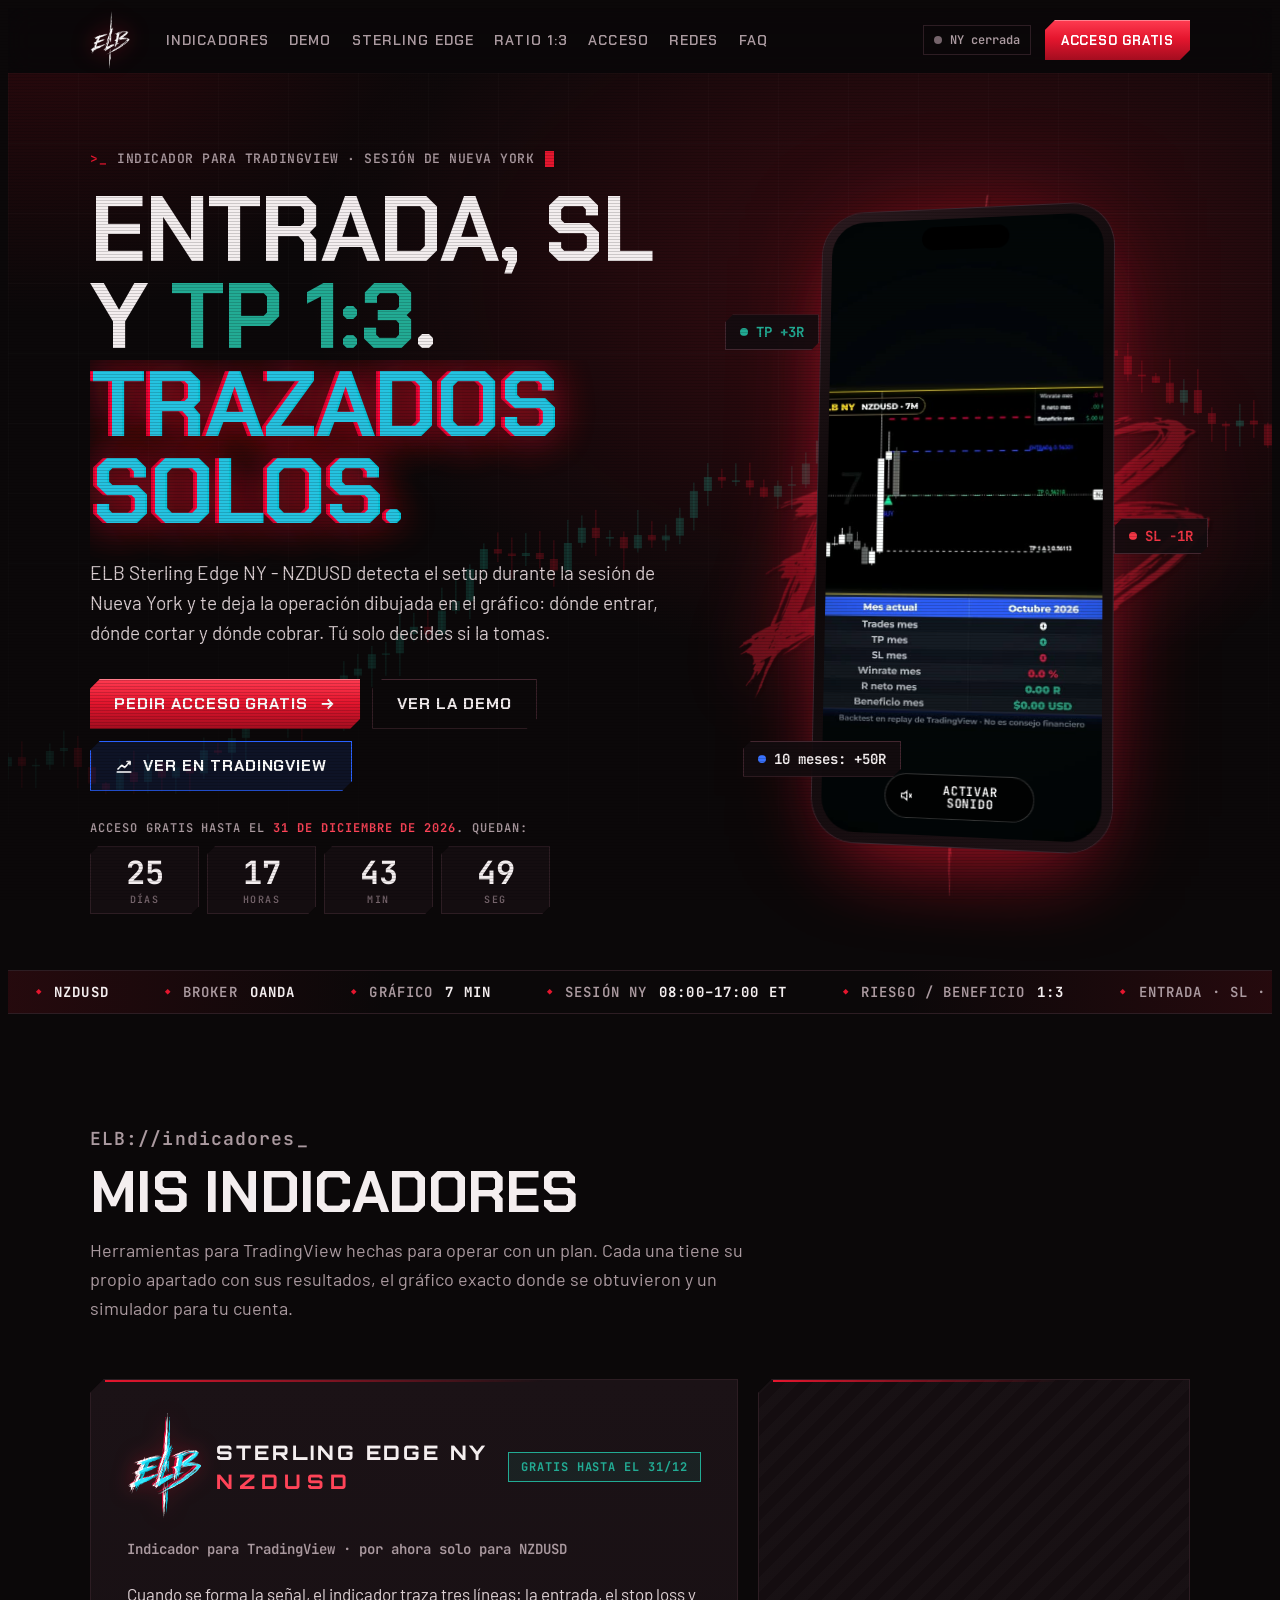
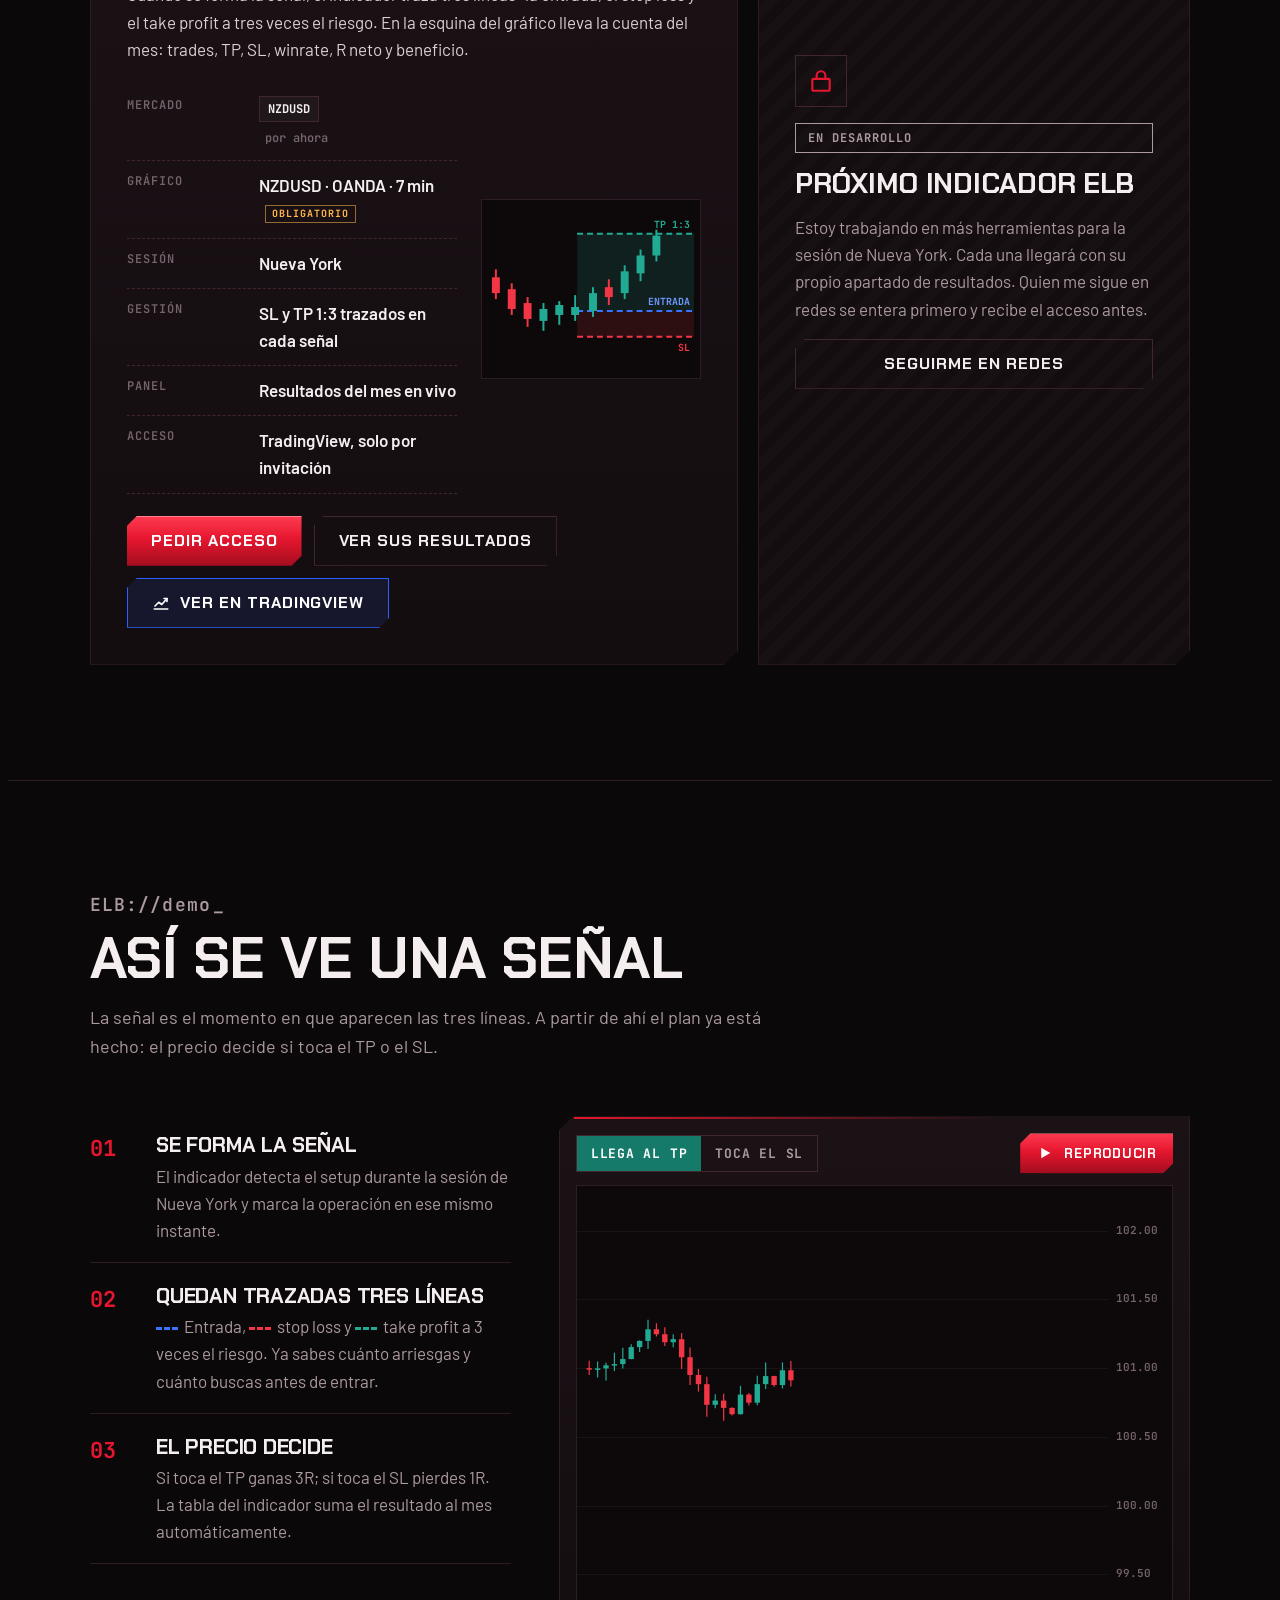
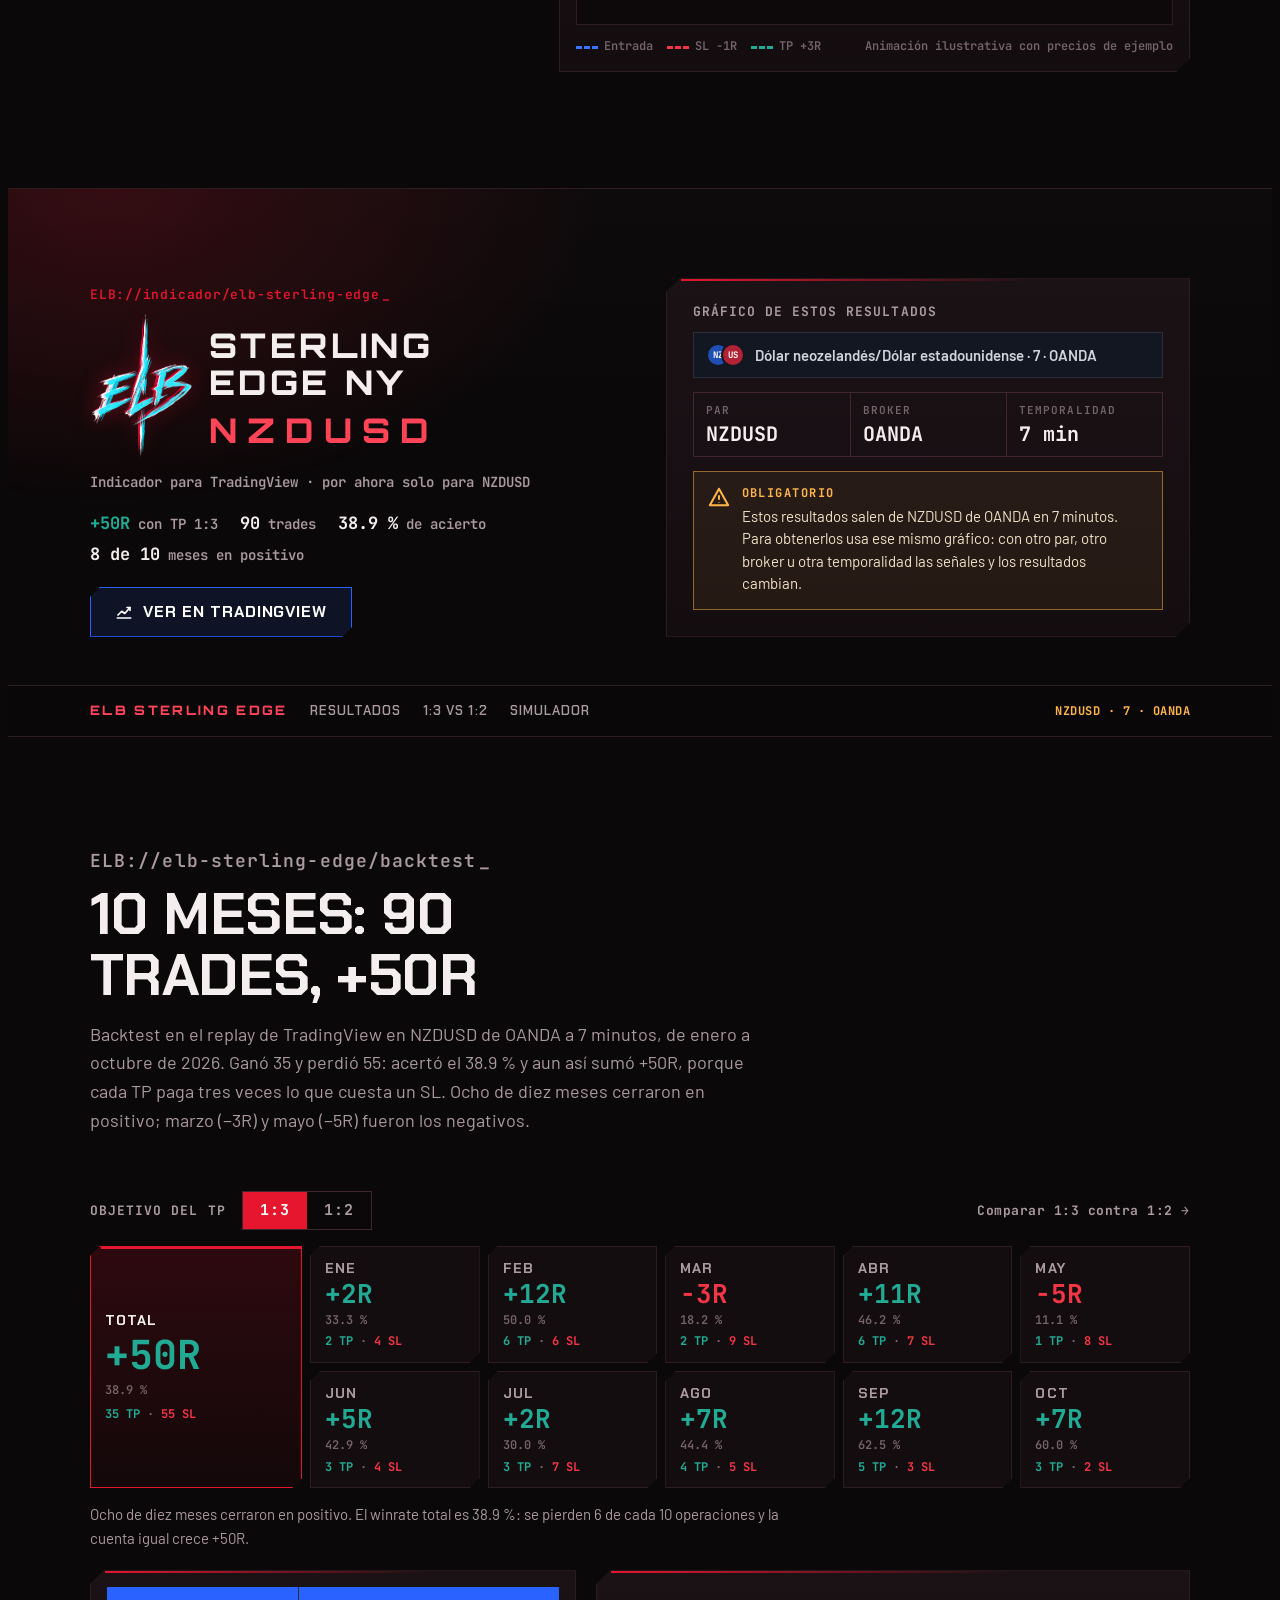
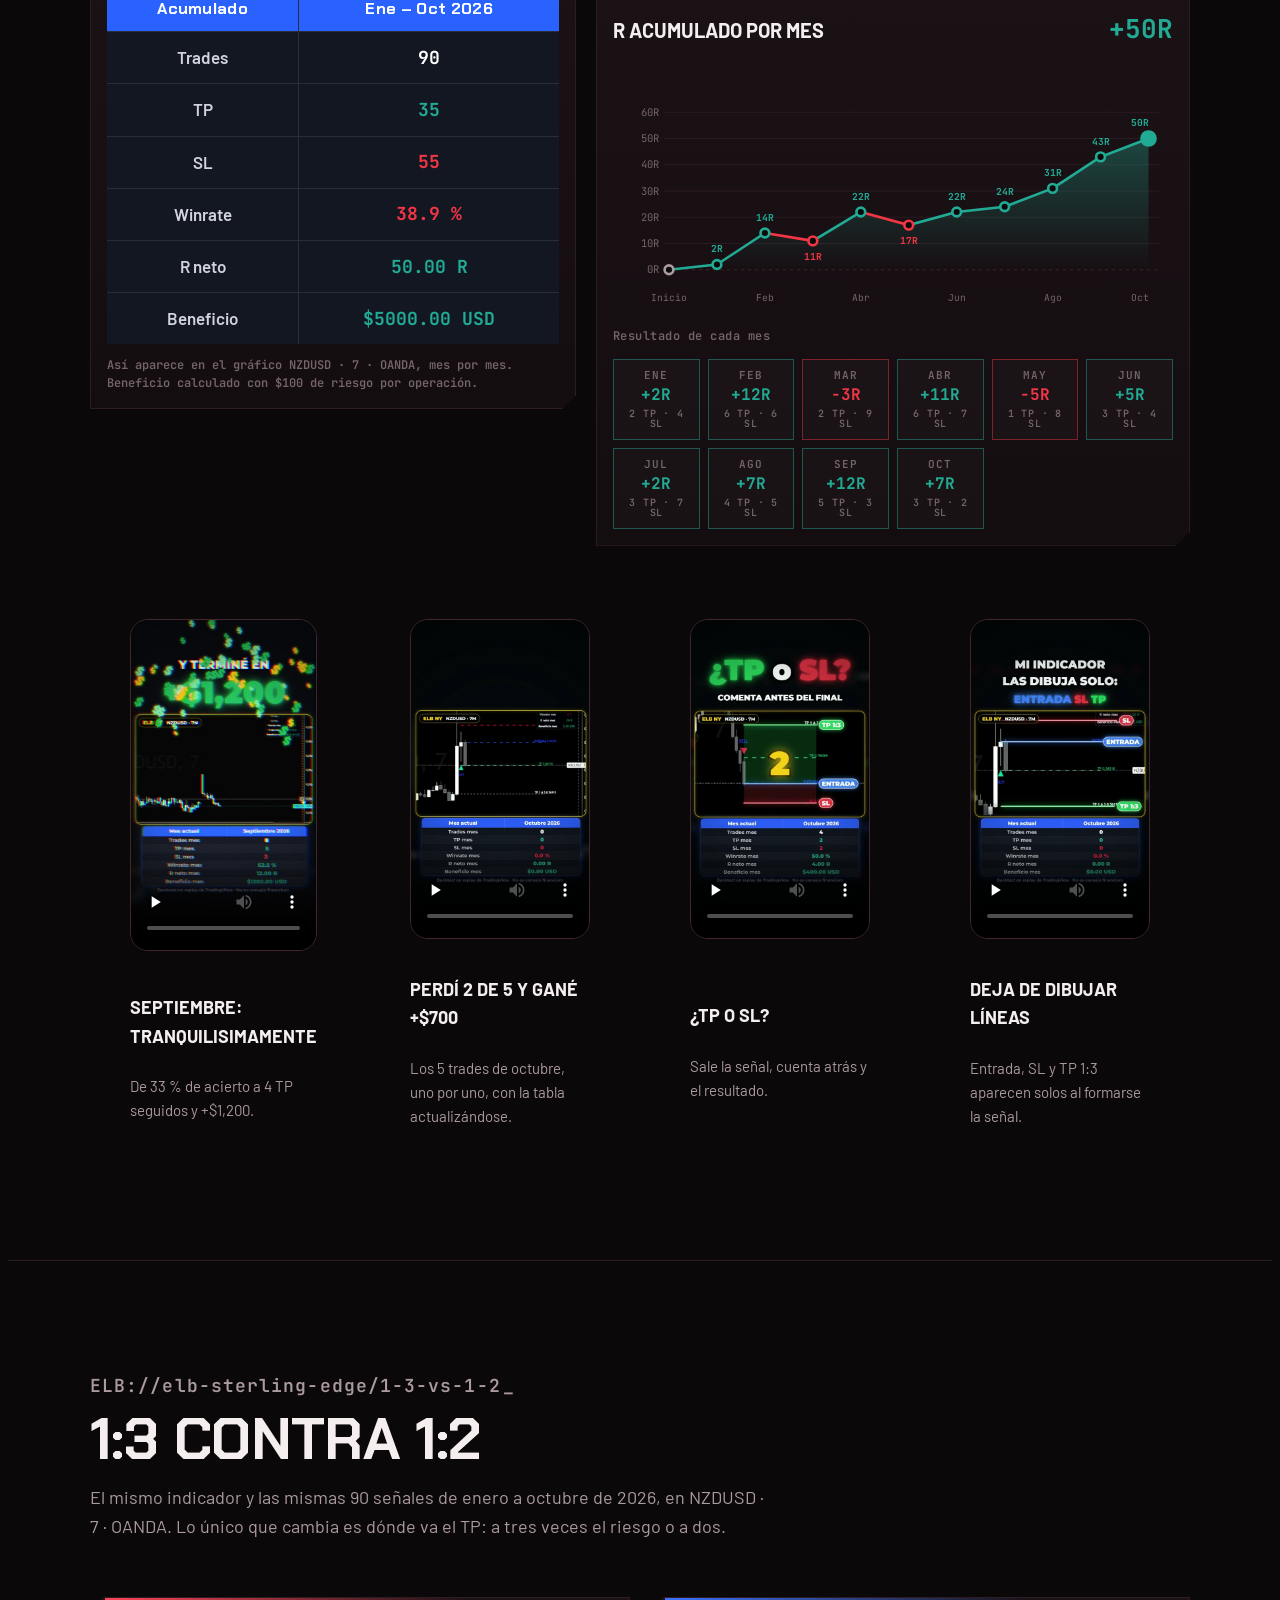
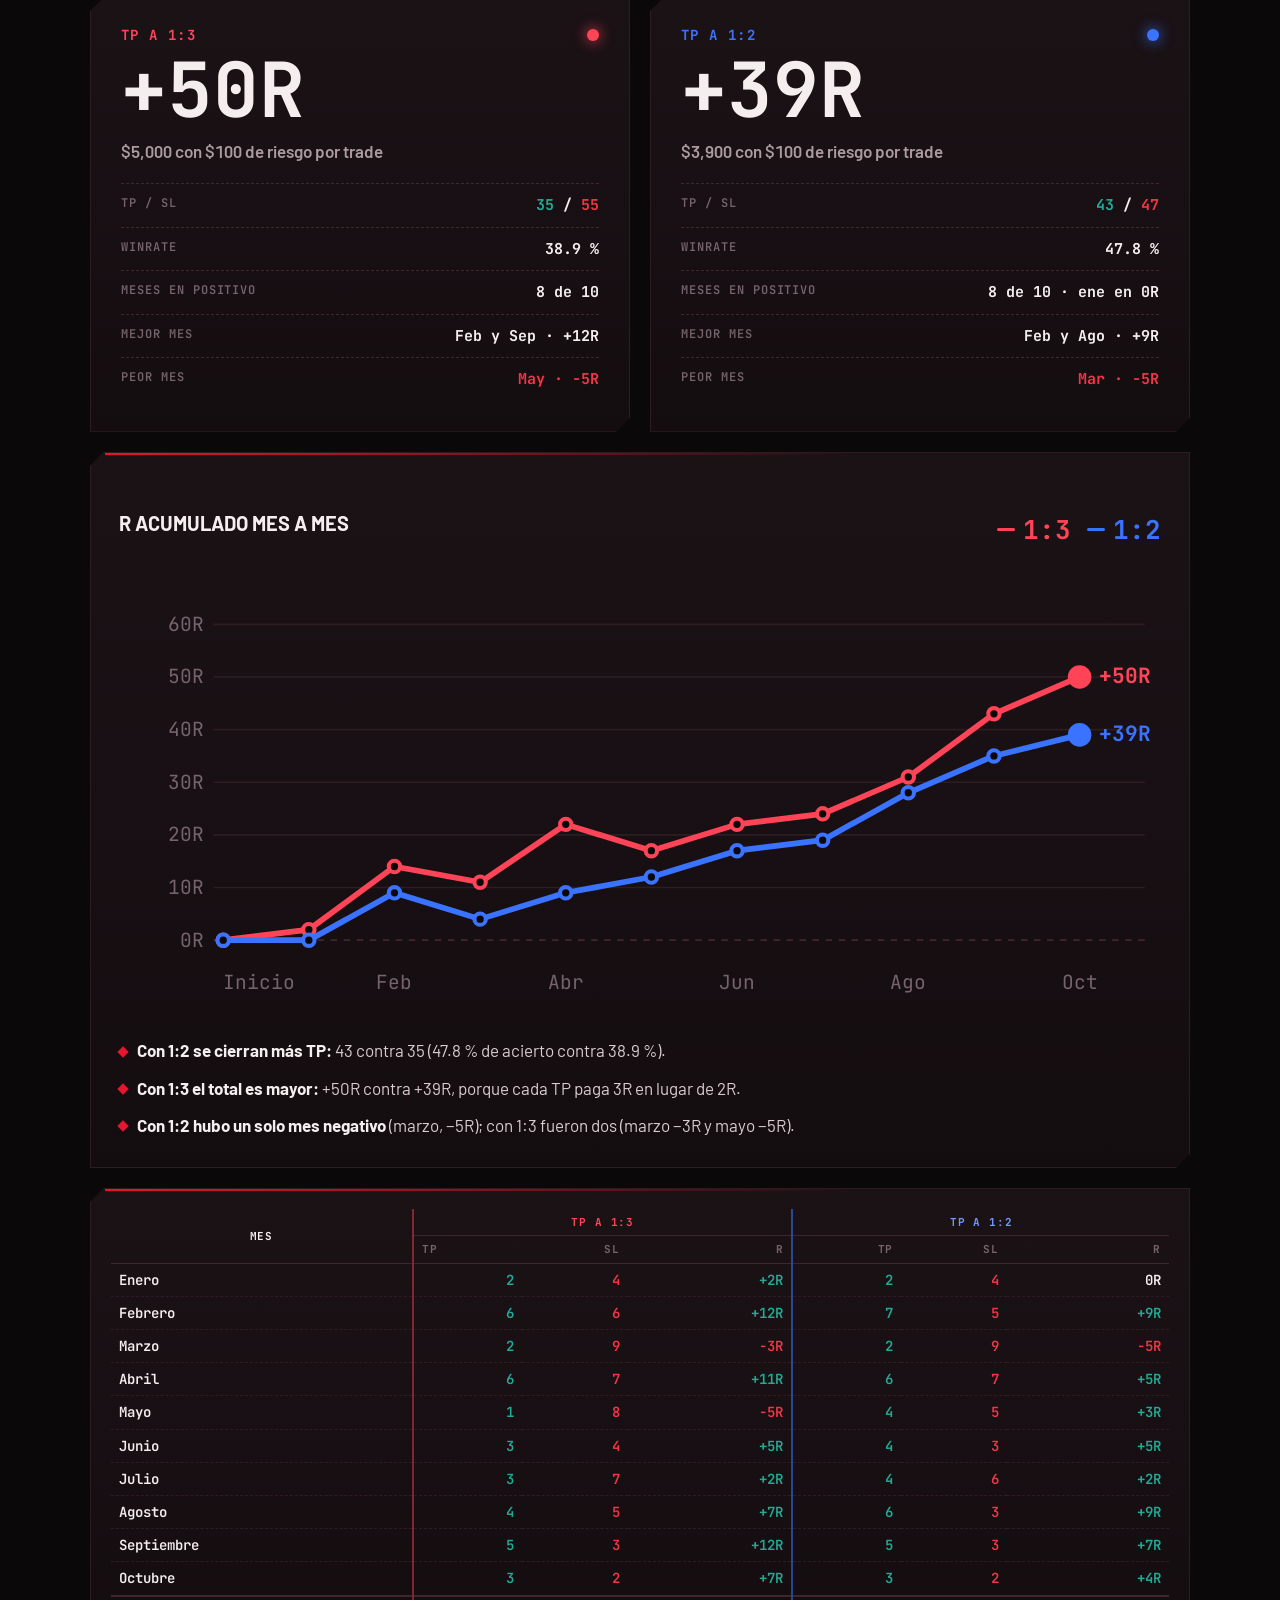
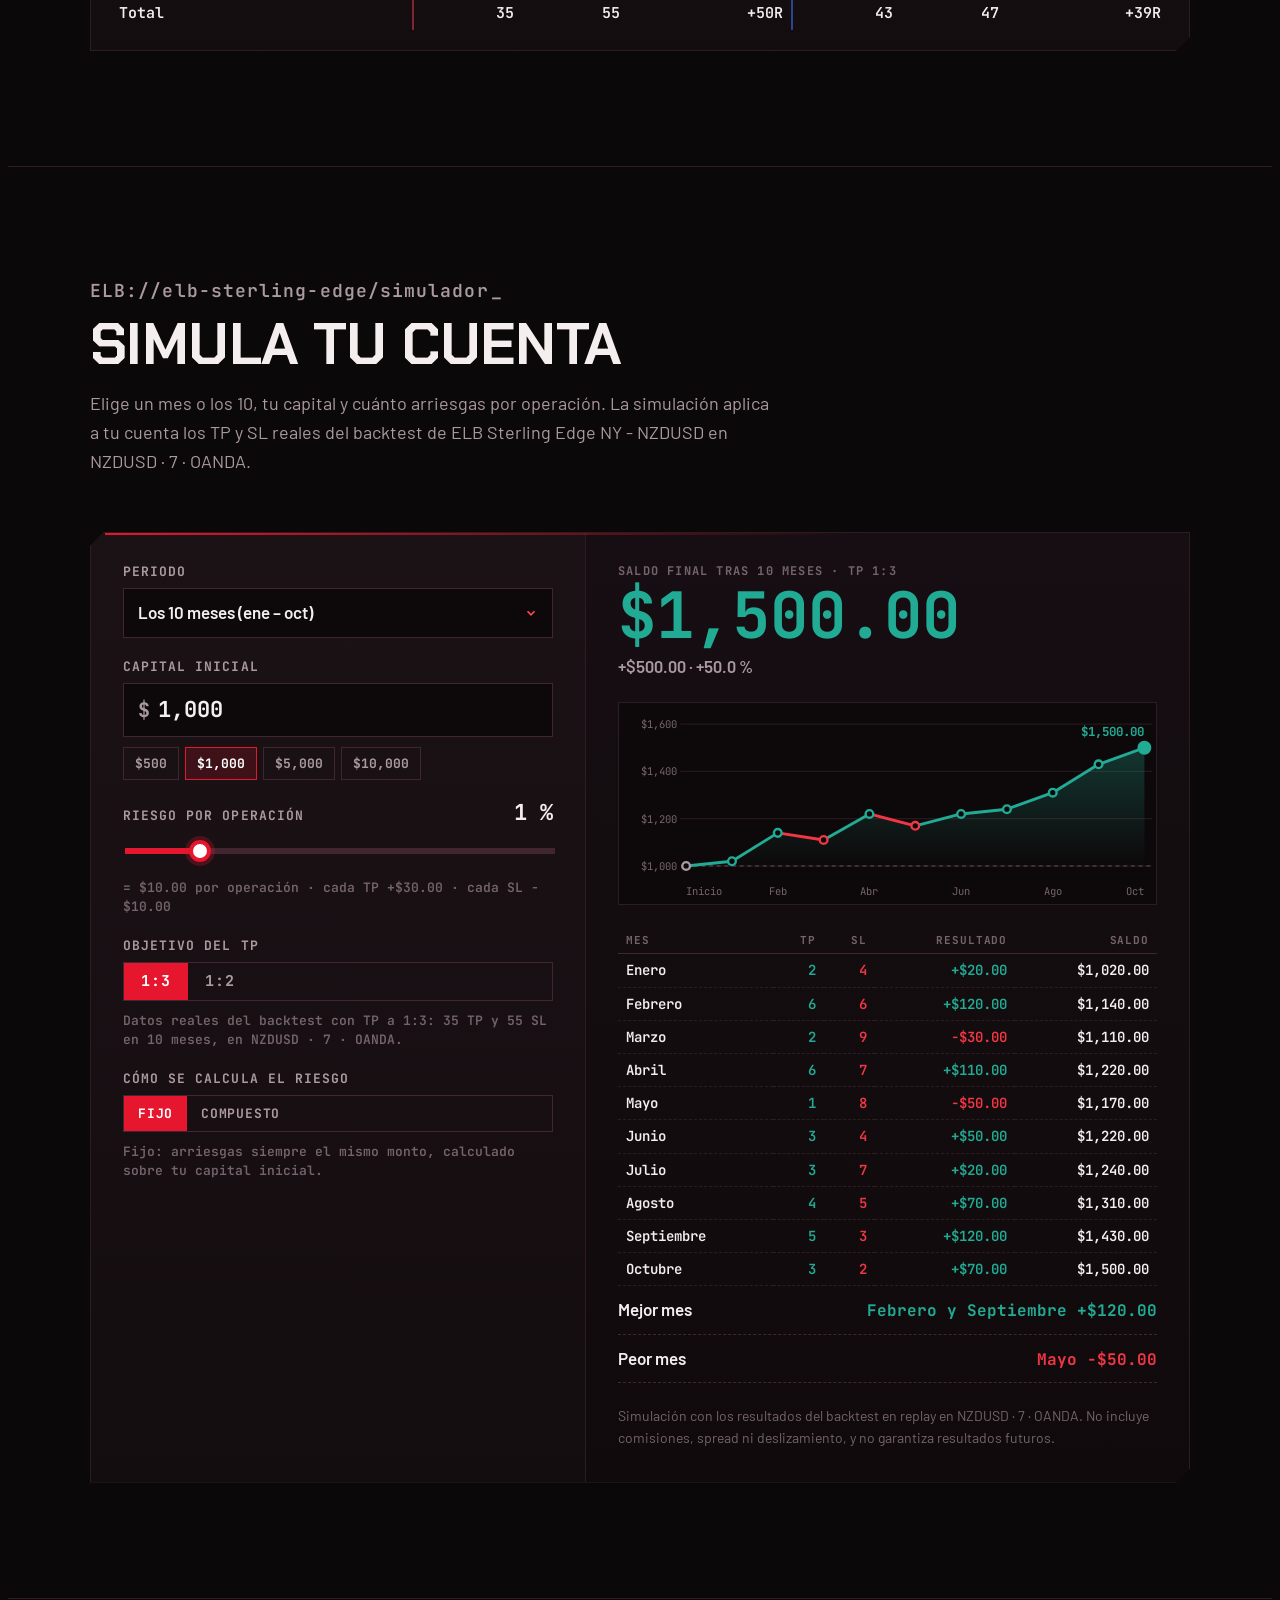
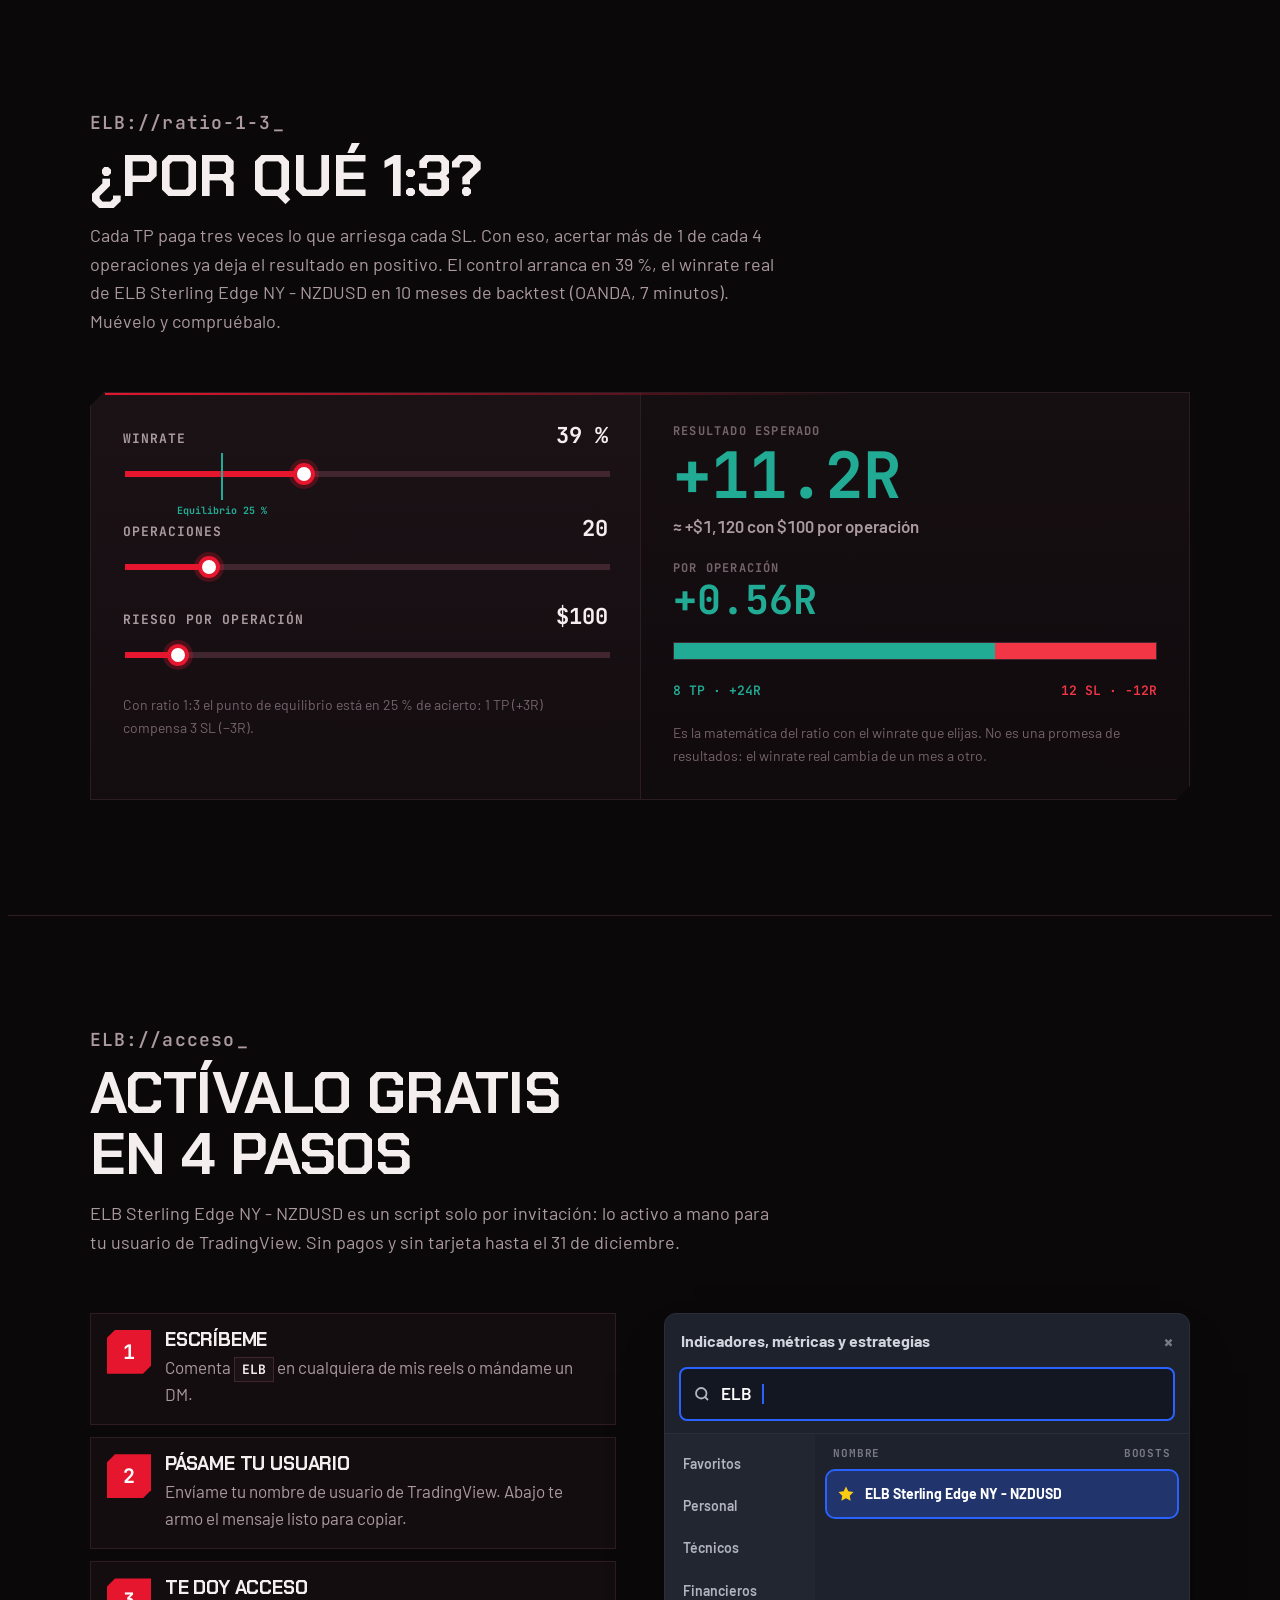
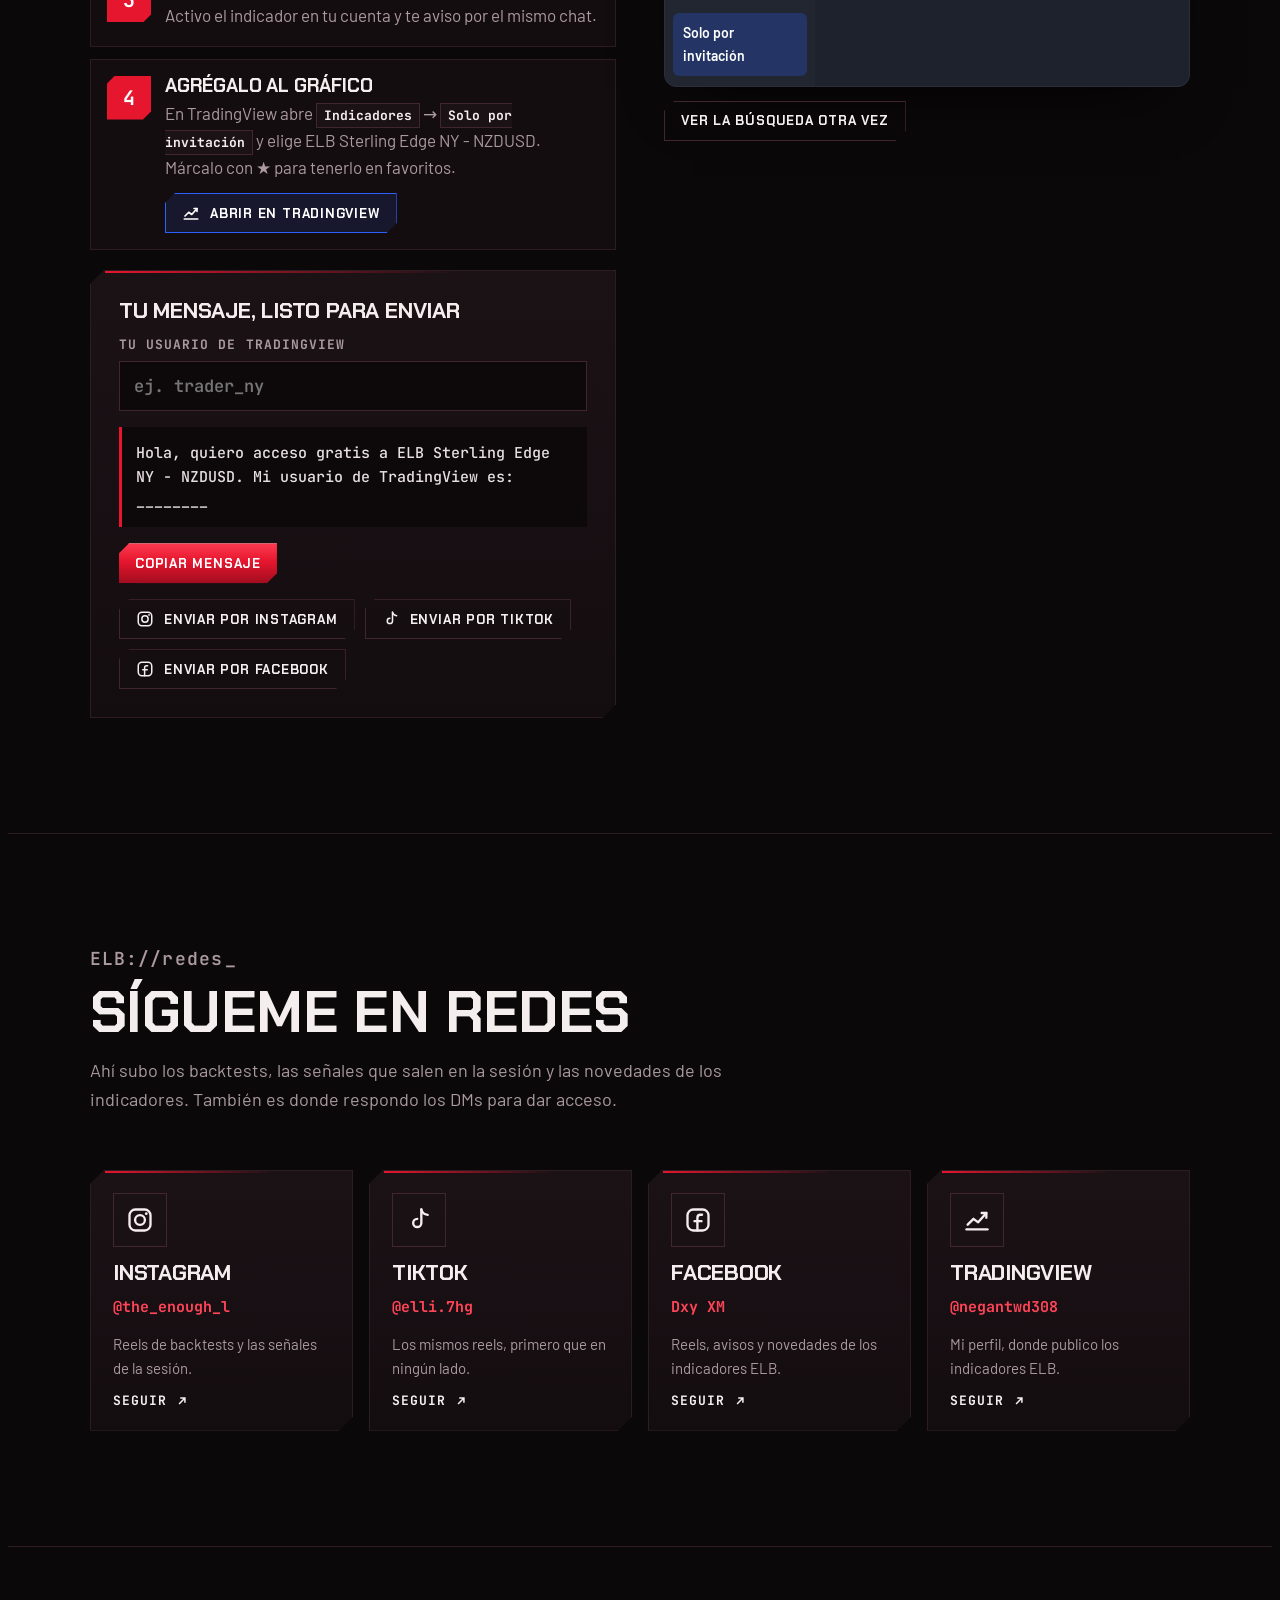
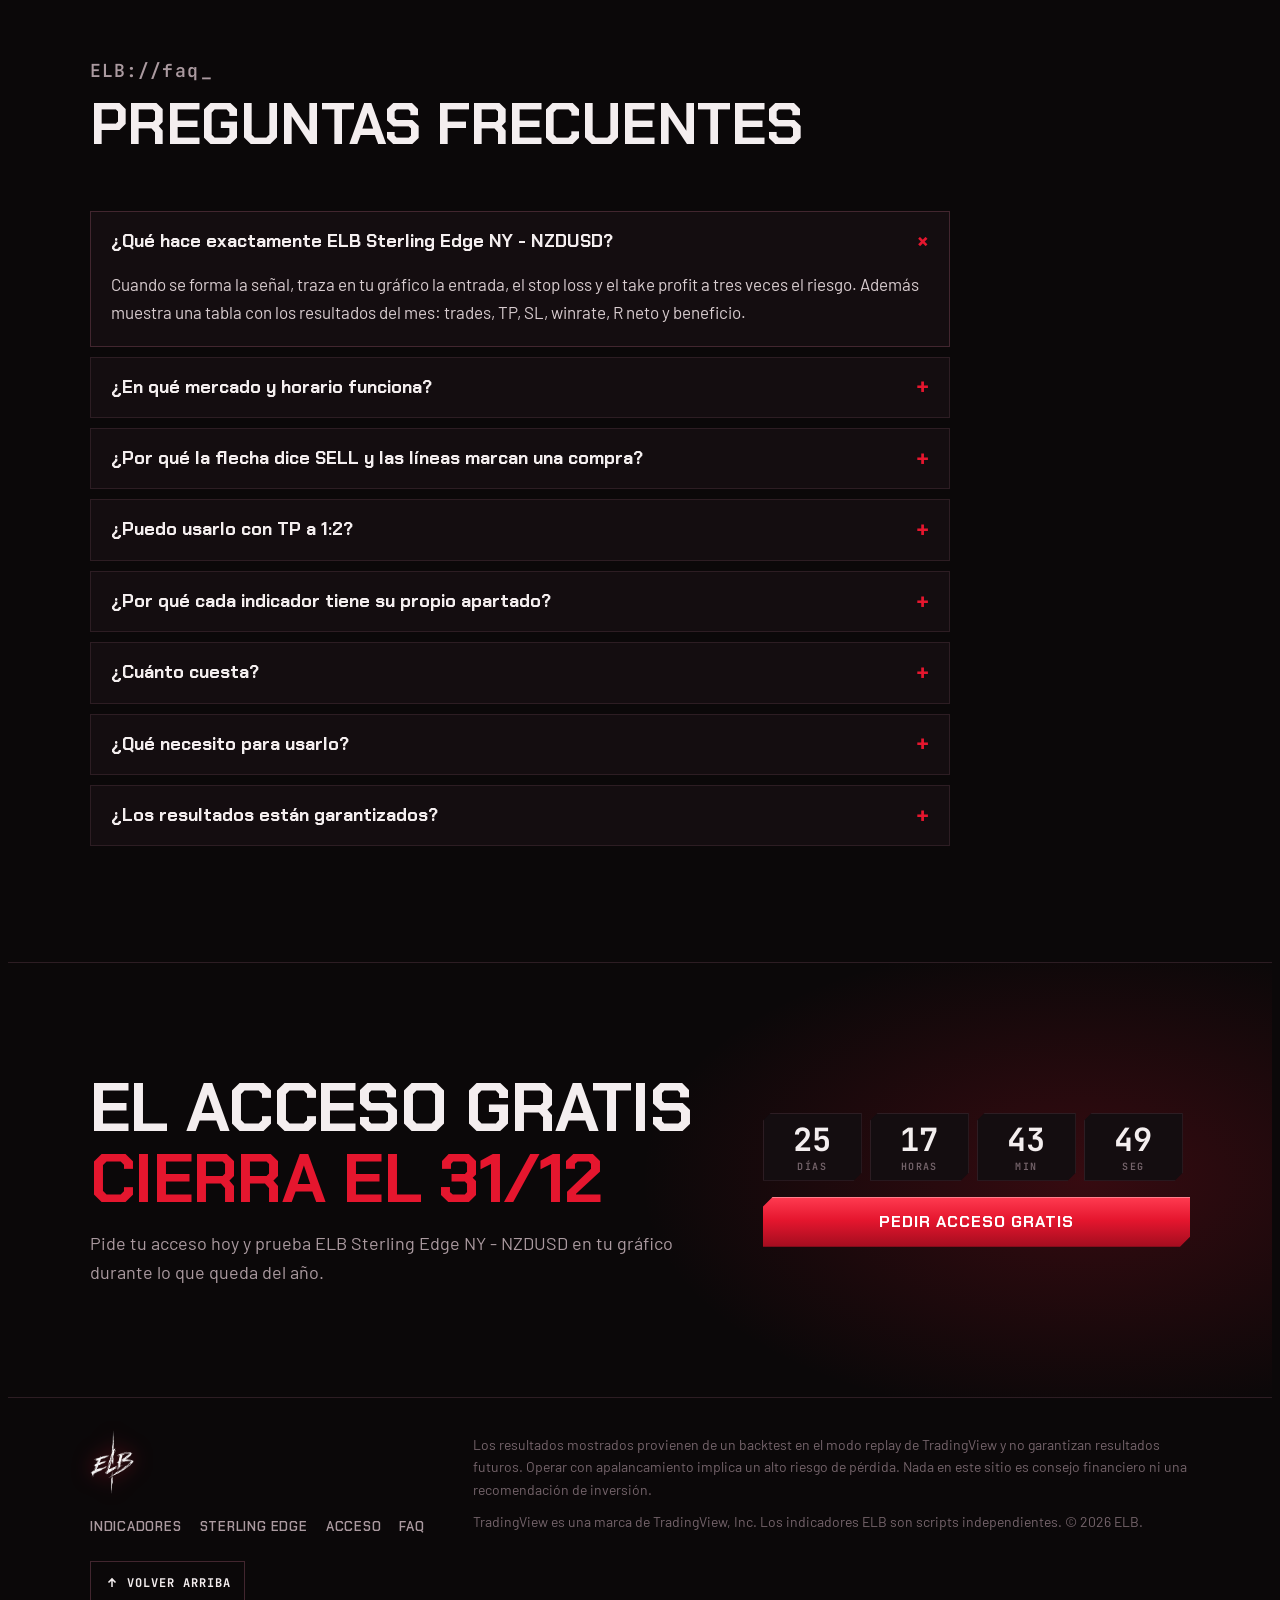
==== index.html @ 1b1f6d18 "Redes: quita el canal de YouTube - Sin usuario de YouTube; una red sin usuario ya no se muestra  Co-" ====
<!doctype html>
<html lang="es">
<head>
<meta charset="utf-8">
<meta name="viewport" content="width=device-width, initial-scale=1, viewport-fit=cover">
<title>ELB · Indicadores para TradingView</title>
<meta name="description" content="ELB: indicadores para TradingView. ELB Sterling Edge NY - NZDUSD traza la entrada, el stop loss y el take profit 1:3 durante la sesión de Nueva York.">
<meta name="theme-color" content="#0b0809">
<link rel="icon" type="image/png" sizes="16x16" href="media/favicon-16.png">
<link rel="icon" type="image/png" sizes="32x32" href="media/favicon-32.png">
<link rel="icon" type="image/png" sizes="64x64" href="media/favicon-64.png">
<link rel="icon" type="image/svg+xml" sizes="any" href="media/favicon.svg">
<link rel="apple-touch-icon" href="media/icon-180.png">
<meta property="og:type" content="website">
<meta property="og:title" content="ELB · Entrada, SL y TP 1:3 trazados solos">
<meta property="og:description" content="Indicador para TradingView en la sesión de Nueva York. Backtest de 10 meses: 90 trades, +50R. Acceso gratis hasta el 31/12.">
<meta property="og:url" content="https://garou-lb-06.github.io/elb-ny/">
<meta property="og:image" content="https://garou-lb-06.github.io/elb-ny/media/og.jpg">
<meta property="og:image:width" content="1200">
<meta property="og:image:height" content="630">
<meta name="twitter:card" content="summary_large_image">
<link rel="preconnect" href="https://fonts.googleapis.com">
<link rel="preconnect" href="https://fonts.gstatic.com" crossorigin>
<link href="https://fonts.googleapis.com/css2?family=Barlow:wght@400;500;600;700&family=Chakra+Petch:wght@500;600;700&family=JetBrains+Mono:wght@400;600;700&family=Orbitron:wght@800;900&display=swap" rel="stylesheet">
<style>
/* Layout: terminal de operaciones nocturno. Rejilla asimétrica, paneles con esquina recortada tipo ticket de orden y cinta de cotización. */
:root {
  color-scheme: dark;
  --void: #0b0809;
  --panel: #140d10;
  --panel-2: #1b1216;
  --line: #2d1d23;
  --line-2: #42262f;
  --fg: #f4eeef;
  --muted: #ab9aa0;
  --dim: #75646b;
  --red: #e5162e;
  --red-hot: #ff4458;
  --red-deep: #6e0914;
  --tp: #22ab94;
  --sl: #f23645;
  --entry: #3a73ff;

  --f-mark: "Orbitron", "Chakra Petch", "Segoe UI", sans-serif;
  --f-display: "Chakra Petch", "Barlow", "Segoe UI", sans-serif;
  --f-body: "Barlow", system-ui, -apple-system, "Segoe UI", sans-serif;
  --f-mono: "JetBrains Mono", ui-monospace, "Cascadia Mono", Consolas, monospace;

  --gutter: clamp(16px, 4vw, 40px);
  --maxw: 1180px;
  --notch: 14px;
  --nav-h: 64px;
}

* { box-sizing: border-box; }
html { background: var(--void); scroll-behavior: smooth; scroll-padding-top: calc(var(--nav-h) + 16px); }
body {
  background: var(--void);
  color: var(--fg);
  font-family: var(--f-body);
  font-size: 17px;
  line-height: 1.6;
  -webkit-font-smoothing: antialiased;
  overflow-x: hidden;
}
body::after { /* CRT scanlines over the whole page, very faint */
  content: "";
  position: fixed; inset: 0; pointer-events: none; z-index: 60;
  background: repeating-linear-gradient(to bottom, transparent 0 2px, rgba(0, 0, 0, 0.16) 2px 3px);
  mix-blend-mode: multiply;
}
a { color: inherit; }
img, video { max-width: 100%; display: block; }
h1, h2, h3 { font-family: var(--f-display); line-height: 1.05; margin: 0; text-wrap: balance; letter-spacing: -0.01em; }
p { margin: 0; }
::selection { background: var(--red); color: #fff; }
:focus-visible { outline: 2px solid var(--red-hot); outline-offset: 3px; border-radius: 4px; }

.wrap { max-width: var(--maxw); margin-inline: auto; padding-inline: var(--gutter); }
.mono { font-family: var(--f-mono); }
.num { font-variant-numeric: tabular-nums; }
.sr-only { position: absolute; width: 1px; height: 1px; overflow: hidden; clip: rect(0 0 0 0); white-space: nowrap; }

/* ---------- buttons ---------- */
.btn {
  --b: var(--line-2);
  display: inline-flex; align-items: center; justify-content: center; gap: 10px;
  min-height: 50px; padding: 0 24px;
  font: 700 16px/1 var(--f-display); letter-spacing: 0.06em; text-transform: uppercase; text-decoration: none;
  color: var(--fg); background: transparent; border: 1px solid var(--b); cursor: pointer;
  clip-path: polygon(10px 0, 100% 0, 100% calc(100% - 10px), calc(100% - 10px) 100%, 0 100%, 0 10px);
  transition: transform .18s ease, background-color .18s ease, box-shadow .18s ease, color .18s ease;
}
.btn:hover { transform: translateY(-2px); }
.btn:active { transform: translateY(0); }
.btn-red {
  border: 0; color: #fff;
  background: linear-gradient(180deg, #ff3b51 0%, var(--red) 46%, #a30d1f 100%);
  box-shadow: inset 0 1px 0 rgba(255, 255, 255, 0.35), 0 10px 30px -12px rgba(229, 22, 46, 0.9);
}
.btn-red:hover { box-shadow: inset 0 1px 0 rgba(255, 255, 255, 0.4), 0 14px 40px -10px rgba(255, 68, 88, 1); }
.btn-ghost:hover { background: rgba(229, 22, 46, 0.1); --b: var(--red); }
.btn-sm { min-height: 40px; padding: 0 16px; font-size: 13px; }
.btn[aria-disabled="true"] { opacity: .45; pointer-events: none; }
.btn svg { width: 18px; height: 18px; }
/* TradingView links: TradingView blue so they read as "opens TradingView" */
.btn-tv { --b: #2962ff; color: #fff; background: rgba(41, 98, 255, 0.12); }
.btn-tv:hover { background: #2962ff; --b: #2962ff; box-shadow: 0 10px 30px -12px rgba(41, 98, 255, 0.9); }

/* ---------- top progress + nav ---------- */
.progress { position: fixed; top: env(safe-area-inset-top, 0px); left: 0; height: 2px; width: 0; z-index: 80; background: linear-gradient(90deg, var(--red-deep), var(--red-hot)); box-shadow: 0 0 12px var(--red); }
.nav {
  position: sticky; top: env(safe-area-inset-top, 0px); z-index: 70;
  background: rgba(11, 8, 9, 0.72); backdrop-filter: blur(14px) saturate(140%); -webkit-backdrop-filter: blur(14px) saturate(140%);
  border-bottom: 1px solid transparent; transition: border-color .2s ease, background-color .2s ease;
}
.nav.scrolled { border-bottom-color: var(--line); background: rgba(11, 8, 9, 0.9); }
.nav-in { height: var(--nav-h); display: flex; align-items: center; gap: 24px; }
.brand { display: inline-flex; align-items: center; gap: 10px; text-decoration: none; }
.mark { font-family: var(--f-mark); font-weight: 900; font-size: 26px; letter-spacing: 0.04em; color: var(--red); text-shadow: 0 0 18px rgba(229, 22, 46, 0.55); }
.brand-ny { font-family: var(--f-mark); font-weight: 800; font-size: 13px; letter-spacing: 0.35em; color: var(--fg); }
/* the ELB brush logo: white strokes with a red glow; the RGB-split glitch reuses the logo as a mask */
.logo { position: relative; display: inline-block; flex: none; line-height: 0; }
.logo img { display: block; height: 58px; width: auto; margin-block: -4px; filter: drop-shadow(0 0 10px rgba(229, 22, 46, 0.6)); }
.logo::before, .logo::after { content: ""; position: absolute; inset: 0; opacity: 0; pointer-events: none; -webkit-mask: url(media/elb-logo.png) center / contain no-repeat; mask: url(media/elb-logo.png) center / contain no-repeat; }
.logo::before { background: #ff003c; transform: translate(-2px, 0); }
.logo::after { background: #00e5ff; transform: translate(2px, 0); }
.brand:hover .logo::before, .brand:hover .logo::after { opacity: .8; animation: glitch-a .9s steps(2) infinite; }
.brand:hover .logo::after { animation-name: glitch-b; }
footer .logo img { height: 64px; }
.nav-links { display: flex; gap: 20px; margin-left: 12px; }
.nav-links a { white-space: nowrap; font: 600 14px/1 var(--f-display); letter-spacing: 0.08em; text-transform: uppercase; color: var(--muted); text-decoration: none; padding: 8px 0; position: relative; }
.nav-links a::after { content: ""; position: absolute; left: 0; right: 100%; bottom: 0; height: 2px; background: var(--red); transition: right .2s ease; }
.nav-links a:hover { color: var(--fg); }
.nav-links a:hover::after { right: 0; }
.nav-right { margin-left: auto; display: flex; align-items: center; gap: 14px; }
.session { display: inline-flex; align-items: center; gap: 8px; font: 600 12px/1 var(--f-mono); color: var(--muted); padding: 8px 10px; border: 1px solid var(--line); white-space: nowrap; }
.session .dot { width: 8px; height: 8px; border-radius: 50%; background: var(--dim); }
.session.open .dot { background: var(--tp); box-shadow: 0 0 0 0 rgba(34, 171, 148, .7); animation: ping 1.8s infinite; }
.session.open { color: var(--fg); }
@keyframes ping { 0% { box-shadow: 0 0 0 0 rgba(34, 171, 148, .6); } 80%, 100% { box-shadow: 0 0 0 8px rgba(34, 171, 148, 0); } }
.menu-btn { display: none; width: 44px; height: 44px; border: 1px solid var(--line-2); background: transparent; color: var(--fg); cursor: pointer; }
.menu-btn span { display: block; width: 20px; height: 2px; margin: 4px auto; background: currentColor; transition: transform .2s ease, opacity .2s ease; }
.menu-btn[aria-expanded="true"] span:nth-child(1) { transform: translateY(6px) rotate(45deg); }
.menu-btn[aria-expanded="true"] span:nth-child(2) { opacity: 0; }
.menu-btn[aria-expanded="true"] span:nth-child(3) { transform: translateY(-6px) rotate(-45deg); }
.mobile-menu { border-top: 1px solid var(--line); background: rgba(11, 8, 9, 0.97); }
.mobile-menu nav { display: grid; padding-block: 12px 20px; }
.mobile-menu a { font: 700 22px/1 var(--f-display); text-transform: uppercase; letter-spacing: 0.05em; padding: 14px 0; border-bottom: 1px solid var(--line); text-decoration: none; display: flex; justify-content: space-between; }
.mobile-menu a span { color: var(--red); font: 600 13px/1 var(--f-mono); }

/* ---------- glitch ---------- */
.glitch { position: relative; display: inline-block; }
.glitch::before, .glitch::after { content: attr(data-text); position: absolute; inset: 0; opacity: 0; }
.glitch::before { color: #ff003c; transform: translate(-2px, 0); }
.glitch::after { color: #00e5ff; transform: translate(2px, 0); }
.glitch:hover::before, .glitch:hover::after { opacity: .8; animation: glitch-a .9s steps(2) infinite; }
.glitch:hover::after { animation-name: glitch-b; }
.glitch.auto::before, .glitch.auto::after { opacity: .85; animation: glitch-burst-a 4.2s steps(1) infinite; }
.glitch.auto::after { animation-name: glitch-burst-b; }
@keyframes glitch-burst-a { 0%, 9%, 100% { clip-path: inset(100% 0 0 0); } 2% { clip-path: inset(12% 0 64% 0); transform: translate(-6px, 0); } 4% { clip-path: inset(58% 0 18% 0); transform: translate(4px, 0); } 6% { clip-path: inset(30% 0 46% 0); transform: translate(-3px, 0); } }
@keyframes glitch-burst-b { 0%, 9%, 100% { clip-path: inset(100% 0 0 0); } 2% { clip-path: inset(66% 0 8% 0); transform: translate(6px, 0); } 4% { clip-path: inset(8% 0 72% 0); transform: translate(-4px, 0); } 6% { clip-path: inset(40% 0 40% 0); transform: translate(3px, 0); } }
@keyframes glitch-a { 0% { clip-path: inset(10% 0 70% 0); } 25% { clip-path: inset(60% 0 10% 0); } 50% { clip-path: inset(30% 0 50% 0); } 75% { clip-path: inset(80% 0 2% 0); } 100% { clip-path: inset(0 0 90% 0); } }
@keyframes glitch-b { 0% { clip-path: inset(70% 0 5% 0); } 25% { clip-path: inset(5% 0 75% 0); } 50% { clip-path: inset(45% 0 35% 0); } 75% { clip-path: inset(15% 0 60% 0); } 100% { clip-path: inset(88% 0 0 0); } }

/* ---------- hero ---------- */
.hero { position: relative; overflow: hidden; padding-block: clamp(36px, 6vw, 80px) 0; isolation: isolate; }
.hero::before { content: ""; position: absolute; inset: -20% -10% auto; height: 120%; z-index: -2; background: radial-gradient(60% 50% at 70% 35%, rgba(229, 22, 46, 0.22), transparent 70%), radial-gradient(40% 40% at 10% 10%, rgba(110, 9, 20, 0.35), transparent 70%); }
#bgCandles { position: absolute; inset: 0; width: 100%; height: 100%; z-index: -1; opacity: .5; -webkit-mask-image: linear-gradient(to bottom, #000 40%, transparent 95%); mask-image: linear-gradient(to bottom, #000 40%, transparent 95%); }
.giant {
  position: absolute; z-index: -1; left: 50%; top: 50%;
  height: clamp(560px, 56vw, 760px); aspect-ratio: 494 / 720; user-select: none; pointer-events: none;
  filter: drop-shadow(3px 3px 0 rgba(20, 4, 7, 0.9)) drop-shadow(0 0 40px rgba(229, 22, 46, 0.45));
  transform: translate(-50%, -50%) perspective(900px) rotateY(var(--ry, -14deg)) rotateX(var(--rx, 6deg));
  transition: transform .6s cubic-bezier(.2, .7, .2, 1);
}
.giant-logo { position: absolute; inset: 0; background: linear-gradient(165deg, rgba(255, 110, 128, 0.5), rgba(229, 22, 46, 0.38) 50%, rgba(255, 80, 100, 0.48)); -webkit-mask: url(media/elb-logo.png) center / contain no-repeat; mask: url(media/elb-logo.png) center / contain no-repeat; }
.hero-grid { display: grid; grid-template-columns: minmax(0, 1.12fr) minmax(0, 0.88fr); gap: clamp(28px, 5vw, 64px); align-items: center; }
.eyebrow { font: 600 13px/1.4 var(--f-mono); color: var(--muted); letter-spacing: 0.04em; text-transform: uppercase; display: flex; gap: 10px; align-items: center; }
.prompt { color: var(--red); }
.cursor-blink { display: inline-block; width: 9px; height: 16px; background: var(--red); animation: blink 1s steps(1) infinite; vertical-align: -2px; }
@keyframes blink { 50% { opacity: 0; } }
.hero-title { margin-top: 18px; font-size: clamp(44px, 7.4vw, 92px); font-weight: 700; text-transform: uppercase; line-height: 0.95; }
.hero-title .ln { display: block; }
.hero-title .accent { color: var(--red); text-shadow: 0 0 40px rgba(229, 22, 46, 0.45); }
.hero-title .tp { color: var(--tp); }
.lede { margin-top: 22px; max-width: 34em; font-size: clamp(17px, 1.6vw, 19px); color: #d9cdd0; }
.hero-cta { margin-top: 30px; display: flex; flex-wrap: wrap; gap: 12px; }

.countdown { margin-top: 30px; display: grid; gap: 10px; max-width: 460px; }
.countdown-label { font: 600 12px/1.3 var(--f-mono); letter-spacing: 0.08em; text-transform: uppercase; color: var(--muted); }
.countdown-label b { color: var(--red-hot); font-weight: 700; }
.cd-boxes { display: grid; grid-template-columns: repeat(4, minmax(0, 1fr)); gap: 8px; }
.cd-box { background: var(--panel); border: 1px solid var(--line); padding: 10px 6px 8px; text-align: center; clip-path: polygon(8px 0, 100% 0, 100% calc(100% - 8px), calc(100% - 8px) 100%, 0 100%, 0 8px); }
.cd-box .n { display: block; font: 700 clamp(22px, 3.2vw, 32px)/1 var(--f-mono); color: var(--fg); font-variant-numeric: tabular-nums; }
.cd-box .u { display: block; margin-top: 6px; font: 600 10px/1 var(--f-mono); letter-spacing: 0.14em; color: var(--dim); text-transform: uppercase; }

.hero-media { position: relative; display: grid; justify-items: center; padding-block: 10px 30px; }
.phone {
  position: relative; width: min(300px, 78vw); aspect-ratio: 9 / 19.2; max-width: 100%;
  border-radius: 44px; padding: 10px; background: linear-gradient(145deg, #2b1a1f, #0d0809 40%, #1f1216);
  box-shadow: 0 0 0 1px #3d2730, 0 40px 80px -30px rgba(229, 22, 46, 0.6), 0 0 120px -40px rgba(229, 22, 46, 0.7);
  transform: perspective(1200px) rotateY(var(--pry, -10deg)) rotateX(var(--prx, 4deg));
  transition: transform .6s cubic-bezier(.2, .7, .2, 1);
}
.phone::before { content: ""; position: absolute; top: 18px; left: 50%; width: 90px; height: 24px; transform: translateX(-50%); background: #000; border-radius: 20px; z-index: 2; }
.phone video { width: 100%; height: 100%; object-fit: cover; border-radius: 34px; background: #000; }
.sound-btn { position: absolute; z-index: 3; bottom: 26px; left: 50%; transform: translateX(-50%); display: inline-flex; gap: 8px; align-items: center; padding: 9px 14px; font: 700 12px/1 var(--f-mono); letter-spacing: 0.06em; text-transform: uppercase; color: #fff; background: rgba(0, 0, 0, 0.72); border: 1px solid rgba(255, 255, 255, 0.2); border-radius: 999px; cursor: pointer; backdrop-filter: blur(6px); }
.sound-btn svg { width: 16px; height: 16px; }
.float-chip { position: absolute; z-index: 4; display: inline-flex; align-items: center; gap: 8px; padding: 10px 14px; font: 700 14px/1 var(--f-mono); background: rgba(20, 13, 16, 0.92); border: 1px solid var(--line-2); box-shadow: 0 18px 40px -18px rgba(0, 0, 0, 0.9); clip-path: polygon(8px 0, 100% 0, 100% calc(100% - 8px), calc(100% - 8px) 100%, 0 100%, 0 8px); animation: bob 5s ease-in-out infinite; }
.float-chip i { width: 8px; height: 8px; border-radius: 50%; display: inline-block; }
.chip-tp { top: 18%; left: -2%; color: var(--tp); } .chip-tp i { background: var(--tp); }
.chip-sl { top: 48%; right: -4%; color: var(--sl); animation-delay: -1.6s; } .chip-sl i { background: var(--sl); }
.chip-wr { bottom: 14%; left: 2%; color: var(--fg); animation-delay: -3s; } .chip-wr i { background: var(--entry); }
@keyframes bob { 0%, 100% { transform: translateY(0); } 50% { transform: translateY(-10px); } }

.tape { margin-top: clamp(30px, 5vw, 56px); border-block: 1px solid var(--line); background: linear-gradient(90deg, rgba(229, 22, 46, 0.12), transparent 30%, transparent 70%, rgba(229, 22, 46, 0.12)); overflow: hidden; }
.tape-track { display: flex; width: max-content; animation: tape 38s linear infinite; }
.tape-group { display: flex; }
.tape-item { display: inline-flex; align-items: center; gap: 12px; padding: 14px 28px; font: 600 14px/1 var(--f-mono); letter-spacing: 0.08em; text-transform: uppercase; color: var(--muted); white-space: nowrap; }
.tape-item b { color: var(--fg); font-weight: 700; }
.tape-item::before { content: "◆"; color: var(--red); font-size: 9px; }
@keyframes tape { to { transform: translateX(-50%); } }

/* ---------- sections ---------- */
.sec { padding-block: clamp(64px, 9vw, 120px); position: relative; }
.sec + .sec { border-top: 1px solid var(--line); }
.sec-head { display: grid; gap: 14px; max-width: 760px; margin-bottom: clamp(32px, 5vw, 56px); }
.kicker { font: 600 13px/1 var(--f-mono); color: var(--red); letter-spacing: 0.06em; }
.sec-head :is(h2, .h2) { font-size: clamp(34px, 5vw, 58px); font-weight: 700; text-transform: uppercase; }
.sec-head p { color: var(--muted); font-size: 18px; max-width: 38em; }

.ticket {
  position: relative; background: linear-gradient(180deg, var(--panel-2), var(--panel)); border: 1px solid var(--line);
  clip-path: polygon(var(--notch) 0, 100% 0, 100% calc(100% - var(--notch)), calc(100% - var(--notch)) 100%, 0 100%, 0 var(--notch));
}
.ticket::before { content: ""; position: absolute; top: 0; left: var(--notch); right: 30%; height: 2px; background: linear-gradient(90deg, var(--red), transparent); }

/* ---------- indicators ---------- */
.ind-grid { display: grid; grid-template-columns: minmax(0, 1.5fr) minmax(0, 1fr); gap: 20px; align-items: stretch; }
.ind-card { padding: clamp(22px, 3.4vw, 36px); display: grid; gap: 22px; align-content: start; }
.ind-top { display: flex; flex-wrap: wrap; align-items: center; justify-content: space-between; gap: 12px; }
.ind-name { display: flex; align-items: center; gap: 14px; }
.ind-name .logo img { height: clamp(78px, 10vw, 110px); }
.ind-name .logo::before { opacity: .85; animation: glitch-burst-a 4.2s steps(1) infinite; }
.ind-name .logo::after { opacity: .85; animation: glitch-burst-b 4.2s steps(1) infinite; }
.ind-name .brand-ny { font-size: clamp(16px, 2vw, 20px); letter-spacing: 0.14em; line-height: 1.15; text-transform: uppercase; }
.badge { display: inline-flex; align-items: center; gap: 8px; padding: 8px 12px; font: 700 12px/1 var(--f-mono); letter-spacing: 0.08em; text-transform: uppercase; border: 1px solid currentColor; }
.badge-free { color: var(--tp); background: rgba(34, 171, 148, 0.1); }
.badge-soon { color: var(--muted); }
.ind-full { font: 600 14px/1.4 var(--f-mono); color: var(--muted); overflow-wrap: anywhere; }
.ind-desc { color: #dccfd2; max-width: 40em; }
.ind-body { display: grid; grid-template-columns: minmax(0, 1fr) minmax(0, 220px); gap: 24px; align-items: center; }
.specs { display: grid; gap: 0; margin: 0; }
.specs div { display: grid; grid-template-columns: 120px minmax(0, 1fr); gap: 12px; padding: 11px 0; border-bottom: 1px dashed var(--line-2); }
.specs dt { font: 600 12px/1.6 var(--f-mono); color: var(--dim); text-transform: uppercase; letter-spacing: 0.08em; }
.specs dd { margin: 0; font-weight: 600; }
.chips { display: flex; flex-wrap: wrap; gap: 6px; }
.chip { font: 700 12px/1 var(--f-mono); padding: 6px 8px; border: 1px solid var(--line-2); background: rgba(255, 255, 255, 0.03); }
.mini-chart { width: 100%; height: auto; background: #0d090a; border: 1px solid var(--line); }
.ind-actions { display: flex; flex-wrap: wrap; gap: 12px; }
.soon-card { padding: clamp(22px, 3.4vw, 36px); display: grid; gap: 16px; align-content: center; text-align: left; background: repeating-linear-gradient(135deg, rgba(255, 255, 255, 0.015) 0 10px, transparent 10px 20px), var(--panel); }
.soon-card h3 { font-size: 28px; text-transform: uppercase; }
.soon-card p { color: var(--muted); }
.lock { width: 52px; height: 52px; display: grid; place-items: center; border: 1px solid var(--line-2); color: var(--red); }
.lock svg { width: 26px; height: 26px; }

/* ---------- how it works ---------- */
.how-grid { display: grid; grid-template-columns: minmax(0, 0.8fr) minmax(0, 1.2fr); gap: clamp(24px, 4vw, 48px); align-items: start; }
.steps { list-style: none; margin: 0; padding: 0; display: grid; gap: 4px; counter-reset: s; }
.steps li { counter-increment: s; display: grid; grid-template-columns: 52px minmax(0, 1fr); gap: 14px; padding: 18px 0; border-bottom: 1px solid var(--line); }
.steps li::before { content: counter(s, decimal-leading-zero); font: 700 22px/1 var(--f-mono); color: var(--red); padding-top: 4px; }
.steps h3 { font-size: 21px; text-transform: uppercase; margin-bottom: 6px; }
.steps p { color: var(--muted); }
.line-key { display: inline-block; width: 22px; height: 0; border-top: 3px dashed; vertical-align: middle; margin-right: 6px; }
.sim { padding: 16px; display: grid; gap: 12px; }
.sim-bar { display: flex; flex-wrap: wrap; gap: 10px; align-items: center; justify-content: space-between; }
.seg { display: inline-flex; border: 1px solid var(--line-2); }
.seg button { font: 700 13px/1 var(--f-mono); letter-spacing: 0.06em; text-transform: uppercase; padding: 11px 14px; color: var(--muted); background: transparent; border: 0; cursor: pointer; }
.seg button[aria-pressed="true"] { color: #fff; background: var(--red); }
.seg button[data-kind="tp"][aria-pressed="true"] { background: #157a6a; }
.sim canvas { width: 100%; height: clamp(300px, 46vw, 440px); display: block; background: #0d090a; border: 1px solid var(--line); }
.sim-foot { display: flex; flex-wrap: wrap; justify-content: space-between; gap: 8px 16px; font: 600 12px/1.5 var(--f-mono); color: var(--dim); }
.legend { display: flex; flex-wrap: wrap; gap: 14px; }

/* ---------- results ---------- */
.res-grid { display: grid; grid-template-columns: minmax(0, 0.9fr) minmax(0, 1.1fr); gap: 20px; align-items: start; }
.tv-table { width: 100%; border-collapse: collapse; font-family: var(--f-body); font-size: 17px; background: #131722; }
.tv-table th { background: #2962ff; color: #fff; font: 700 16px/1 var(--f-display); text-transform: none; padding: 14px 12px; letter-spacing: 0.02em; }
.tv-table td { padding: 12px; border-top: 1px solid #2a2e39; text-align: center; color: #d1d4dc; font-weight: 600; }
.tv-table td + td, .tv-table th + th { border-left: 1px solid #2a2e39; }
.tv-table td.v { font: 700 18px/1 var(--f-mono); font-variant-numeric: tabular-nums; }
.tv-table .teal { color: var(--tp); } .tv-table .red { color: var(--sl); } .tv-table .white { color: #fff; }
.table-wrap { padding: 16px; display: grid; gap: 12px; }
.table-note { font: 600 12px/1.5 var(--f-mono); color: var(--dim); }
.curve-wrap { padding: 16px; display: grid; gap: 14px; }
.curve-head { display: flex; flex-wrap: wrap; justify-content: space-between; gap: 8px; align-items: baseline; }
.curve-head :is(h3, h4) { font-size: 20px; text-transform: uppercase; }
.curve-head span { font: 700 26px/1 var(--f-mono); color: var(--tp); }
.curve { width: 100%; height: auto; }
.months { display: grid; grid-template-columns: minmax(0, 1.25fr) repeat(5, minmax(0, 1fr)); gap: 8px; }
.mchip[data-period="all"] { grid-row: span 2; align-content: center; gap: 8px; }
.mchip[data-period="all"] .mr { font-size: clamp(28px, 3.4vw, 40px); }
.mchip {
  position: relative; display: grid; gap: 6px; text-align: left; cursor: pointer; color: var(--fg);
  padding: 14px 14px 12px; background: var(--panel); border: 1px solid var(--line);
  clip-path: polygon(10px 0, 100% 0, 100% calc(100% - 10px), calc(100% - 10px) 100%, 0 100%, 0 10px);
  transition: border-color .18s ease, background-color .18s ease, transform .18s ease;
}
.mchip:hover { border-color: var(--line-2); transform: translateY(-2px); }
.mchip[aria-pressed="true"] { border-color: var(--red); background: linear-gradient(180deg, rgba(229, 22, 46, 0.16), rgba(229, 22, 46, 0.04)); }
.mchip[aria-pressed="true"]::before { content: ""; position: absolute; left: 10px; right: 0; top: 0; height: 2px; background: var(--red); }
.mchip .mn { font: 700 14px/1 var(--f-display); letter-spacing: 0.08em; text-transform: uppercase; color: var(--muted); }
.mchip[aria-pressed="true"] .mn { color: var(--fg); }
.mchip .mr { font: 700 clamp(20px, 2.4vw, 26px)/1 var(--f-mono); font-variant-numeric: tabular-nums; }
.mchip .ms { font: 600 12px/1.3 var(--f-mono); color: var(--dim); font-variant-numeric: tabular-nums; }
.per-note { color: var(--muted); font-size: 15px; max-width: 46em; margin: 14px 0 20px; min-height: 1.6em; }
.list-cap { font: 600 12px/1.4 var(--f-mono); color: var(--dim); letter-spacing: 0.04em; }
.mchip .ms b { font-weight: 700; }
.tpc { color: var(--tp); }
.slc { color: var(--sl); }
/* account simulator */
.sim2 { display: grid; grid-template-columns: minmax(0, 0.9fr) minmax(0, 1.1fr); }
.sim2-in, .sim2-out { padding: clamp(20px, 3vw, 32px); display: grid; gap: 22px; align-content: start; min-width: 0; margin: 0; }
.sim2-out { border-left: 1px solid var(--line); background: rgba(0, 0, 0, 0.18); }
.acc-period {
  width: 100%; min-height: 50px; padding: 0 44px 0 14px; font: 600 17px/1 var(--f-body); color: var(--fg); cursor: pointer;
  background: #0d090a url("data:image/svg+xml,%3Csvg xmlns='http://www.w3.org/2000/svg' viewBox='0 0 24 24' fill='none' stroke='%23ff4458' stroke-width='3'%3E%3Cpath d='M6 9l6 6 6-6'/%3E%3C/svg%3E") no-repeat right 14px center / 14px;
  border: 1px solid var(--line-2); border-radius: 0; -webkit-appearance: none; appearance: none;
}
.acc-period:focus { border-color: var(--red); outline: none; box-shadow: 0 0 0 3px rgba(229, 22, 46, 0.25); }
.acc-period option { background: #140d10; color: var(--fg); }
.money-in { display: flex; align-items: center; border: 1px solid var(--line-2); background: #0d090a; }
.money-in span { padding: 0 4px 0 14px; color: var(--muted); font: 700 20px/1 var(--f-mono); }
.money-in input { flex: 1; min-width: 0; min-height: 52px; padding: 0 14px 0 4px; border: 0; background: transparent; color: var(--fg); font: 700 22px/1 var(--f-mono); font-variant-numeric: tabular-nums; outline: none; }
.money-in:focus-within { border-color: var(--red); box-shadow: 0 0 0 3px rgba(229, 22, 46, 0.25); }
.quick { display: flex; flex-wrap: wrap; gap: 6px; }
.quick button { font: 700 13px/1 var(--f-mono); padding: 9px 11px; color: var(--muted); background: transparent; border: 1px solid var(--line-2); cursor: pointer; }
.quick button:hover { color: var(--fg); border-color: var(--red); }
.quick button[aria-pressed="true"] { color: #fff; background: rgba(229, 22, 46, 0.18); border-color: var(--red); }
.field-hint { font: 600 13px/1.5 var(--f-mono); color: var(--dim); }
.field-err { font: 600 13px/1.4 var(--f-mono); color: var(--red-hot); }
.field-err:empty { display: none; }
.lbl-like { font: 700 13px/1 var(--f-mono); letter-spacing: 0.08em; text-transform: uppercase; color: var(--muted); }
.acc-chart { width: 100%; height: auto; background: #0d090a; border: 1px solid var(--line); }
.acc-table-wrap { overflow-x: auto; }
.acc-table { width: 100%; border-collapse: collapse; font: 600 14px/1.3 var(--f-mono); font-variant-numeric: tabular-nums; }
.acc-table th { text-align: right; color: var(--dim); font-size: 11px; letter-spacing: 0.08em; text-transform: uppercase; padding: 6px 8px; border-bottom: 1px solid var(--line-2); white-space: nowrap; }
.acc-table td { text-align: right; padding: 7px 8px; border-bottom: 1px dashed var(--line); white-space: nowrap; }
.acc-table th:first-child, .acc-table td:first-child { text-align: left; }
.acc-rows { display: grid; }
.acc-row { display: flex; justify-content: space-between; align-items: baseline; gap: 12px; padding: 10px 0; border-bottom: 1px dashed var(--line-2); font-weight: 600; }
.acc-row b { font: 700 16px/1.3 var(--f-mono); text-align: right; }
.nav-right .btn { white-space: nowrap; }


.res-grid.swap .tv-table td.v, .res-grid.swap .curve { animation: swapIn .45s ease; }
@keyframes swapIn { from { opacity: .15; transform: translateY(4px); } to { opacity: 1; transform: none; } }
.trades { list-style: none; margin: 0; padding: 0; display: grid; grid-template-columns: repeat(auto-fill, minmax(84px, 1fr)); gap: 8px; }
.trades .m { font: 600 10px/1 var(--f-mono); color: var(--dim); letter-spacing: 0.08em; }
.trades li { padding: 10px 8px; border: 1px solid var(--line); text-align: center; display: grid; gap: 6px; background: rgba(255, 255, 255, 0.02); }
.trades .t { font: 600 11px/1 var(--f-mono); color: var(--dim); letter-spacing: 0.1em; }
.trades .r { font: 700 16px/1 var(--f-mono); }
.trades .win { color: var(--tp); border-color: rgba(34, 171, 148, 0.45); }
.trades .loss { color: var(--sl); border-color: rgba(242, 54, 69, 0.45); }
.reels { margin-top: clamp(36px, 5vw, 56px); display: grid; grid-template-columns: repeat(4, minmax(0, 1fr)); gap: 20px; }
.reel { display: grid; gap: 12px; }
.reel video { width: 100%; aspect-ratio: 9 / 16; object-fit: cover; background: #000; border: 1px solid var(--line-2); border-radius: 18px; }
.reel :is(h3, h4) { font-size: 18px; text-transform: uppercase; }
.reel p { color: var(--muted); font-size: 15px; }

/* ---------- calculator ---------- */
.calc { display: grid; grid-template-columns: minmax(0, 1fr) minmax(0, 1fr); gap: 0; }
.calc-in, .calc-out { padding: clamp(20px, 3vw, 32px); display: grid; gap: 22px; align-content: start; }
.calc-out { border-left: 1px solid var(--line); background: rgba(0, 0, 0, 0.18); }
.field { display: grid; gap: 10px; }
.field-top { display: flex; justify-content: space-between; align-items: baseline; gap: 10px; }
.field label { font: 700 13px/1 var(--f-mono); letter-spacing: 0.08em; text-transform: uppercase; color: var(--muted); }
.field output { font: 700 22px/1 var(--f-mono); font-variant-numeric: tabular-nums; }
.range-wrap { position: relative; }
input[type="range"] { -webkit-appearance: none; appearance: none; width: 100%; height: 30px; background: transparent; cursor: pointer; }
input[type="range"]::-webkit-slider-runnable-track { height: 6px; background: linear-gradient(90deg, var(--red) var(--fill, 50%), var(--line-2) var(--fill, 50%)); }
input[type="range"]::-moz-range-track { height: 6px; background: var(--line-2); }
input[type="range"]::-moz-range-progress { height: 6px; background: var(--red); }
input[type="range"]::-webkit-slider-thumb { -webkit-appearance: none; width: 22px; height: 22px; margin-top: -8px; background: #fff; border: 4px solid var(--red); border-radius: 50%; box-shadow: 0 0 0 4px rgba(229, 22, 46, 0.25); }
input[type="range"]::-moz-range-thumb { width: 16px; height: 16px; background: #fff; border: 4px solid var(--red); border-radius: 50%; }
.be-mark { position: absolute; top: -4px; bottom: -4px; width: 2px; background: var(--tp); pointer-events: none; }
.be-mark span { position: absolute; top: calc(100% + 6px); left: 50%; transform: translateX(-50%); font: 700 10px/1 var(--f-mono); color: var(--tp); white-space: nowrap; }
.big-out { display: grid; gap: 6px; }
.big-out .lbl { font: 700 12px/1 var(--f-mono); letter-spacing: 0.1em; text-transform: uppercase; color: var(--dim); }
.big-out .val { font: 700 clamp(40px, 6vw, 64px)/1 var(--f-mono); font-variant-numeric: tabular-nums; }
.big-out .sub { color: var(--muted); font-weight: 600; }
.pos { color: var(--tp); } .neg { color: var(--sl); }
.wl-bar { display: flex; height: 18px; border: 1px solid var(--line-2); overflow: hidden; }
.wl-bar .w { background: var(--tp); } .wl-bar .l { background: var(--sl); }
.wl-legend { display: flex; justify-content: space-between; gap: 10px; font: 600 13px/1.4 var(--f-mono); color: var(--muted); }
.calc-note { font-size: 14px; color: var(--dim); }

/* ---------- access ---------- */
.acc-grid { display: grid; grid-template-columns: minmax(0, 1fr) minmax(0, 1fr); gap: clamp(24px, 4vw, 48px); align-items: start; }
.acc-steps { list-style: none; margin: 0; padding: 0; display: grid; gap: 12px; counter-reset: a; }
.acc-steps li { counter-increment: a; display: grid; grid-template-columns: 44px minmax(0, 1fr); gap: 14px; align-items: start; padding: 16px; border: 1px solid var(--line); background: var(--panel); }
.acc-steps li::before { content: counter(a); width: 44px; height: 44px; display: grid; place-items: center; font: 700 20px/1 var(--f-mono); color: #fff; background: var(--red); clip-path: polygon(8px 0, 100% 0, 100% calc(100% - 8px), calc(100% - 8px) 100%, 0 100%, 0 8px); }
.acc-steps h3 { font-size: 19px; text-transform: uppercase; margin-bottom: 4px; }
.acc-steps p { color: var(--muted); }
kbd { font: 700 13px/1 var(--f-mono); padding: 3px 7px; border: 1px solid var(--line-2); background: var(--panel-2); color: var(--fg); }
.tvdlg { background: #1e222d; border: 1px solid #2a2e39; border-radius: 12px; overflow: hidden; box-shadow: 0 30px 60px -30px rgba(0, 0, 0, 0.9); font-family: var(--f-body); }
.tvdlg-head { display: flex; justify-content: space-between; align-items: center; padding: 14px 16px; color: #d1d4dc; font-weight: 700; font-size: 16px; }
.tvdlg-head .x { color: #787b86; font-size: 20px; line-height: 1; }
.tvdlg-search { margin: 0 14px 12px; display: flex; align-items: center; gap: 10px; padding: 11px 12px; background: #131722; border: 2px solid #2962ff; border-radius: 8px; color: #fff; font-weight: 600; min-height: 46px; }
.tvdlg-search svg { width: 18px; height: 18px; color: #b2b5be; flex: none; }
.tvdlg-search .caret { width: 2px; height: 20px; background: #2962ff; animation: blink 1s steps(1) infinite; }
.tvdlg-body { display: grid; grid-template-columns: 150px minmax(0, 1fr); border-top: 1px solid #2a2e39; min-height: 210px; }
.tvdlg-side { padding: 10px 8px; display: grid; gap: 2px; align-content: start; background: rgba(255, 255, 255, 0.02); }
.tvdlg-side span { padding: 9px 10px; color: #b2b5be; font-size: 14px; font-weight: 600; border-radius: 6px; }
.tvdlg-side span.on { color: #fff; background: rgba(41, 98, 255, 0.25); }
.tvdlg-list { padding: 10px 12px; display: grid; gap: 8px; align-content: start; min-width: 0; }
.tvdlg-cols { display: flex; justify-content: space-between; font: 700 11px/1 var(--f-mono); color: #787b86; letter-spacing: 0.08em; padding: 4px 6px; }
.tvdlg-row { display: flex; align-items: center; gap: 10px; padding: 12px 10px; border-radius: 8px; color: #fff; font-weight: 700; font-size: 14px; background: rgba(41, 98, 255, 0.3); outline: 2px solid #2962ff; transition: opacity .25s ease, background-color .25s ease; overflow-wrap: anywhere; }
.tvdlg-row svg { width: 18px; height: 18px; color: #facc15; flex: none; }
.tvdlg-row.pending { opacity: 0; }
.tvdlg-row.idle { background: rgba(255, 255, 255, 0.05); outline-color: transparent; }
.tv-replay { justify-self: start; }
.msg { padding: clamp(18px, 3vw, 28px); display: grid; gap: 16px; margin-top: 20px; }
.msg h3 { font-size: 22px; text-transform: uppercase; }
.msg input[type="text"] { width: 100%; min-height: 50px; padding: 0 14px; font: 600 17px/1 var(--f-mono); color: var(--fg); background: #0d090a; border: 1px solid var(--line-2); }
.msg input[type="text"]:focus { border-color: var(--red); outline: none; box-shadow: 0 0 0 3px rgba(229, 22, 46, 0.25); }
.msg-preview { margin: 0; padding: 14px; font: 500 15px/1.6 var(--f-mono); white-space: pre-wrap; overflow-wrap: anywhere; color: #e8dfe1; background: #0d090a; border-left: 3px solid var(--red); user-select: all; }
.msg-actions { display: flex; flex-wrap: wrap; gap: 10px; align-items: center; }
.copy-status { font: 600 13px/1.4 var(--f-mono); color: var(--tp); min-height: 1.4em; }

/* ---------- socials ---------- */
.soc-grid { display: flex; flex-wrap: wrap; gap: 16px; }
.soc-grid > .soc { flex: 1 1 200px; min-width: 0; }
.soc { padding: 22px; display: grid; gap: 14px; align-content: start; text-decoration: none; transition: transform .2s ease, box-shadow .2s ease; }
.soc:hover { transform: translateY(-4px); box-shadow: 0 20px 40px -24px rgba(229, 22, 46, 0.8); }
.soc-ico { width: 54px; height: 54px; display: grid; place-items: center; border: 1px solid var(--line-2); color: var(--fg); }
.soc-ico svg { width: 28px; height: 28px; }
.soc h3 { font-size: 22px; text-transform: uppercase; }
.soc .handle { font: 700 15px/1.3 var(--f-mono); color: var(--red-hot); overflow-wrap: anywhere; }
.soc p { color: var(--muted); font-size: 15px; }
.soc .go { font: 700 13px/1 var(--f-mono); letter-spacing: 0.08em; text-transform: uppercase; color: var(--fg); display: inline-flex; gap: 8px; align-items: center; }

/* ---------- faq ---------- */
.faq { display: grid; gap: 10px; max-width: 860px; }
.faq details { border: 1px solid var(--line); background: var(--panel); }
.faq summary { list-style: none; cursor: pointer; padding: 18px 20px; display: flex; justify-content: space-between; gap: 16px; align-items: center; font: 700 18px/1.3 var(--f-display); }
.faq summary::-webkit-details-marker { display: none; }
.faq summary::after { content: "+"; font: 700 22px/1 var(--f-mono); color: var(--red); transition: transform .2s ease; flex: none; }
.faq details[open] summary::after { transform: rotate(45deg); }
.faq details > div { padding: 0 20px 20px; color: #d8cccf; max-width: 62em; }

/* ---------- final cta + footer ---------- */
.final { text-align: left; padding-block: clamp(64px, 9vw, 110px); border-top: 1px solid var(--line); background: radial-gradient(50% 80% at 85% 50%, rgba(229, 22, 46, 0.2), transparent 70%); }
.final-in { display: grid; grid-template-columns: minmax(0, 1.2fr) minmax(0, 0.8fr); gap: 32px; align-items: center; }
.final h2 { font-size: clamp(36px, 5.6vw, 68px); text-transform: uppercase; }
.final h2 em { font-style: normal; color: var(--red); }
.final p { margin-top: 14px; color: var(--muted); font-size: 18px; }
.final .cd-boxes { max-width: 420px; }
footer { border-top: 1px solid var(--line); padding-block: 36px calc(36px + env(safe-area-inset-bottom, 0px)); color: var(--dim); font-size: 14px; }
.foot { display: grid; grid-template-columns: minmax(0, 1fr) minmax(0, 2fr); gap: 24px; align-items: start; }
.foot p + p { margin-top: 10px; }

/* =====================================================================
   v2 · terminal en vivo: motion system, states and fixes
   Motion tokens: snappy UI 160–220ms, reveals 500–900ms, one ease family.
   ===================================================================== */
:root { --ease-out: cubic-bezier(.16, 1, .3, 1); --ease-io: cubic-bezier(.65, 0, .35, 1); }

/* skip link */
.skip { position: absolute; left: 12px; top: -60px; z-index: 100; padding: 12px 16px; background: var(--red); color: #fff; font: 700 14px/1 var(--f-display); letter-spacing: 0.06em; text-transform: uppercase; text-decoration: none; transition: top .2s var(--ease-out); }
.skip:focus { top: calc(env(safe-area-inset-top, 0px) + 12px); }
main:focus { outline: none; }

/* buttons: light sweep on the red CTA, real press */
.btn { position: relative; overflow: hidden; }
.btn:active { transform: translateY(0) scale(.98); }
.btn-red::after { content: ""; position: absolute; inset: 0; background: linear-gradient(105deg, transparent 35%, rgba(255, 255, 255, 0.38) 50%, transparent 65%); transform: translateX(-120%); transition: transform .7s var(--ease-out); pointer-events: none; }
.btn-red:hover::after, .btn-red:focus-visible::after { transform: translateX(120%); }
.btn.ok { background: linear-gradient(180deg, #2fd1b5, var(--tp) 50%, #157a6a); }

/* nav: active section indicator */
.nav-links { position: relative; }
.nav-links a[aria-current="true"] { color: var(--fg); }
.nav-ind { position: absolute; bottom: 0; left: 0; height: 2px; width: 0; background: var(--red); box-shadow: 0 0 10px var(--red); transition: transform .45s var(--ease-out), width .45s var(--ease-out), opacity .2s; opacity: 0; pointer-events: none; }
.nav-ind.on { opacity: 1; }
.mobile-menu a[aria-current="true"] { color: var(--red-hot); }
.mobile-menu { max-height: calc(100dvh - var(--nav-h)); overflow-y: auto; overscroll-behavior: contain; }
.mobile-menu:not([hidden]) a { animation: menuIn .42s var(--ease-out) both; }
.mobile-menu:not([hidden]) a:nth-child(2) { animation-delay: .03s; } .mobile-menu:not([hidden]) a:nth-child(3) { animation-delay: .06s; }
.mobile-menu:not([hidden]) a:nth-child(4) { animation-delay: .09s; } .mobile-menu:not([hidden]) a:nth-child(5) { animation-delay: .12s; }
.mobile-menu:not([hidden]) a:nth-child(6) { animation-delay: .15s; } .mobile-menu:not([hidden]) a:nth-child(7) { animation-delay: .18s; }
.mobile-menu:not([hidden]) a:nth-child(8) { animation-delay: .21s; }
@keyframes menuIn { from { opacity: 0; transform: translateX(-14px); } to { opacity: 1; transform: none; } }

/* hero: CRT power-on + staggered load (continues the brand intro's CRT power-off) */
.crt-on { position: absolute; inset: 0; z-index: 5; pointer-events: none; background: #fff; transform-origin: 50% 46%; animation: crtOn .78s var(--ease-io) both; }
@keyframes crtOn {
  0% { transform: scale(0, .003); opacity: 1; }
  35% { transform: scale(1, .003); opacity: 1; }
  62% { transform: scale(1, 1); opacity: .22; background: #ff2b40; }
  100% { transform: scale(1, 1); opacity: 0; }
}
.hero .eyebrow { animation: rise .6s var(--ease-out) .35s both; }
.hero-title .ln { animation: lineIn .8s var(--ease-out) both; }
.hero-title .ln:nth-child(1) { animation-delay: .42s; } .hero-title .ln:nth-child(2) { animation-delay: .52s; } .hero-title .ln:nth-child(3) { animation-delay: .62s; }
.hero .lede { animation: rise .7s var(--ease-out) .74s both; }
.hero .hero-cta { animation: rise .7s var(--ease-out) .82s both; }
.hero .countdown { animation: rise .7s var(--ease-out) .9s both; }
.hero-media { animation: phoneIn 1.1s var(--ease-out) .5s both; }
@keyframes rise { from { opacity: 0; transform: translateY(18px); } to { opacity: 1; transform: none; } }
@keyframes lineIn { from { opacity: 0; clip-path: inset(0 0 100% 0); transform: translateY(40%); } to { opacity: 1; clip-path: inset(0 0 -20% 0); transform: none; } }
@keyframes phoneIn { from { opacity: 0; transform: translateY(40px) scale(.96); } to { opacity: 1; transform: none; } }
#crossCanvas { position: absolute; inset: 0; width: 100%; height: 100%; z-index: -1; pointer-events: none; }

/* section heads: scan sweep and decoding kicker */
.sec-head :is(h2, .h2) { position: relative; clip-path: inset(-12% -2% -12% -2%); }
.sec-head :is(h2, .h2)::after { content: ""; position: absolute; top: 0; bottom: 0; left: 0; width: 40%; background: linear-gradient(90deg, transparent, rgba(255, 68, 88, 0.45), transparent); transform: translateX(-120%); pointer-events: none; mix-blend-mode: screen; }
.sec-head.seen :is(h2, .h2)::after { animation: scan 1.1s var(--ease-io) .15s both; }
@keyframes scan { to { transform: translateX(320%); } }
.kicker::after { content: "_"; margin-left: 2px; animation: blink 1s steps(1) infinite; }
.ticket::before { transform-origin: left center; }
.ticket.seen::before { animation: lineDraw 1s var(--ease-out) both; }
@keyframes lineDraw { from { transform: scaleX(0); } to { transform: scaleX(1); } }

/* charts draw like the indicator draws its lines */
.draw-seg { animation: segDraw .55s var(--ease-out) both; }
@keyframes segDraw { from { stroke-dashoffset: 1; } to { stroke-dashoffset: 0; } }

/* FAQ height animation is driven by JS; keep the content clipped while it runs */
.faq details { overflow: hidden; transition: border-color .2s; }
.faq details[open] { border-color: var(--line-2); }
.faq summary { transition: color .2s; }
.faq summary:hover { color: var(--red-hot); }

/* footer */
.foot-nav { display: flex; flex-wrap: wrap; gap: 8px 18px; margin-top: 16px; }
.foot-nav a { color: var(--muted); text-decoration: none; font: 600 13px/1.4 var(--f-display); letter-spacing: 0.06em; text-transform: uppercase; padding: 6px 0; }
.foot-nav a:hover { color: var(--fg); }
.to-top { margin-top: 18px; display: inline-flex; align-items: center; gap: 8px; min-height: 44px; padding: 0 14px; border: 1px solid var(--line-2); background: transparent; color: var(--fg); font: 700 12px/1 var(--f-mono); letter-spacing: 0.08em; text-transform: uppercase; cursor: pointer; transition: border-color .2s, background-color .2s; }
.to-top:hover { border-color: var(--red); background: rgba(229, 22, 46, 0.1); }
.to-top svg { width: 14px; height: 14px; }

/* TP target switch (1:3 / 1:2) */
.ratio-bar { display: flex; flex-wrap: wrap; align-items: center; gap: 10px 16px; margin-bottom: 16px; }
.ratio-seg button { min-width: 64px; font-size: 15px; }
.ratio-seg button.b[aria-pressed="true"] { background: var(--entry); }
.ratio-link { font: 700 13px/1 var(--f-mono); letter-spacing: 0.04em; color: var(--muted); text-decoration: none; padding: 10px 0; margin-left: auto; }
.ratio-link:hover { color: var(--fg); }

/* 1:3 vs 1:2 */
.cmp-cards { display: grid; grid-template-columns: repeat(2, minmax(0, 1fr)); gap: 20px; }
.cmp-card { padding: clamp(20px, 3vw, 30px); display: grid; gap: 10px; align-content: start; --c: var(--red-hot); }
.cmp-card.b { --c: var(--entry); }
.cmp-card::before { background: linear-gradient(90deg, var(--c), transparent); }
.cmp-top { display: flex; align-items: center; justify-content: space-between; }
.cmp-tag { font: 700 14px/1 var(--f-mono); letter-spacing: 0.1em; text-transform: uppercase; color: var(--c); }
.cmp-dot { width: 12px; height: 12px; border-radius: 50%; background: var(--c); box-shadow: 0 0 14px var(--c); }
.cmp-big { font: 700 clamp(48px, 7vw, 76px)/1 var(--f-mono); color: var(--fg); }
.cmp-sub { color: var(--muted); font-weight: 600; }
.cmp-dl { margin: 8px 0 0; display: grid; }
.cmp-dl div { display: flex; justify-content: space-between; gap: 12px; padding: 10px 0; border-top: 1px dashed var(--line-2); }
.cmp-dl dt { font: 600 12px/1.6 var(--f-mono); color: var(--dim); text-transform: uppercase; letter-spacing: 0.08em; }
.cmp-dl dd { margin: 0; font: 700 15px/1.5 var(--f-mono); text-align: right; }
.cmp-chart { margin-top: 20px; padding: clamp(16px, 3vw, 28px); display: grid; gap: 16px; grid-template-columns: minmax(0, 1fr); }
.cmp-chart svg { width: 100%; height: auto; }
.cmp-legend { display: flex; gap: 16px; font: 700 13px/1 var(--f-mono); }
.cmp-legend span { display: inline-flex; align-items: center; gap: 8px; }
.cmp-legend span::before { content: ""; width: 18px; height: 3px; border-radius: 2px; background: currentColor; }
.cmp-legend .lg3 { color: #ff4458; } .cmp-legend .lg2 { color: var(--entry); }
.cmp-points { list-style: none; margin: 0; padding: 0; display: grid; gap: 10px; color: #d8cccf; }
.cmp-points li { padding-left: 18px; position: relative; max-width: 62em; }
.cmp-points li::before { content: ""; position: absolute; left: 0; top: .62em; width: 8px; height: 8px; background: var(--red); transform: rotate(45deg); }
.cmp-points b { color: var(--fg); }
.cmp-table-wrap { margin-top: 20px; padding: clamp(12px, 2vw, 20px); overflow-x: auto; }
.cmp-table th.g3, .cmp-table td.g3 { border-left: 2px solid rgba(255, 68, 88, 0.45); }
.cmp-table th.g2, .cmp-table td.g2 { border-left: 2px solid rgba(58, 115, 255, 0.55); }
.cmp-table thead tr:first-child th { text-align: center; color: var(--fg); }
.cmp-table thead tr:first-child th.g3 { color: #ff4458; } .cmp-table thead tr:first-child th.g2 { color: #6f98ff; }
.cmp-table tr.tot td { border-top: 2px solid var(--line-2); border-bottom: 0; font-size: 15px; color: var(--fg); }
@media (max-width: 760px) { .cmp-cards { grid-template-columns: minmax(0, 1fr); } .ratio-link { margin-left: 0; } }

/* indicator card breathes at tablet widths */
@media (max-width: 1100px) {
  .ind-grid { grid-template-columns: minmax(0, 1fr); }
}
/* the simulator form must never be wider than its column (long <option> text sets a large min-content width) */
.sim2-in, .sim2-out, .calc-in, .calc-out, .curve-wrap, .table-wrap { grid-template-columns: minmax(0, 1fr); }
.sim2-in > *, .sim2-out > *, .calc-in > *, .calc-out > *, .curve-wrap > *, .table-wrap > *, .acc-period, .money-in { min-width: 0; max-width: 100%; }
/* touch targets on touch screens (phones and tablets) */
@media (pointer: coarse), (max-width: 640px) {
  .quick button, .seg button, .btn-sm, .to-top, .tv-replay { min-height: 44px; }
}
@media (max-width: 640px) {
  .months { scrollbar-width: none; -webkit-mask-image: linear-gradient(90deg, #000 85%, transparent); mask-image: linear-gradient(90deg, #000 85%, transparent); padding-right: 24px; }
  .months::-webkit-scrollbar { display: none; }
  .sound-btn { min-height: 44px; padding: 0 16px; }
  .nav-right .session { padding: 10px; }
}
@media (prefers-reduced-motion: reduce) {
  .crt-on { display: none; }
  .hero .eyebrow, .hero-title .ln, .hero .lede, .hero .hero-cta, .hero .countdown, .hero-media,
  .mobile-menu:not([hidden]) a, .sec-head.seen :is(h2, .h2)::after, .ticket.seen::before, .draw-seg, .kicker::after { animation: none !important; }
  .btn-red::after, .nav-ind { transition: none !important; }
}

/* ---------- indicator apartados: one self-contained block per indicator ---------- */
.ind-zones + .sec { border-top: 1px solid var(--line); }
.ind-zone { position: relative; border-top: 1px solid var(--line); }
.ind-zone .sec { scroll-margin-top: 52px; } /* adds to html scroll-padding: clears the main nav and the apartado bar */
.zone-hero { position: relative; padding-block: clamp(52px, 7vw, 96px) clamp(30px, 4vw, 48px); background: radial-gradient(55% 90% at 8% 0%, rgba(229, 22, 46, 0.18), transparent 70%), linear-gradient(180deg, rgba(255, 255, 255, 0.015), transparent 60%); }
.zone-hero-in { display: grid; grid-template-columns: minmax(0, 1fr) minmax(0, 1fr); gap: clamp(24px, 4vw, 56px); align-items: end; }
.zone-title { margin-top: 16px; display: flex; align-items: center; gap: 16px; }
.zone-title .logo img { height: clamp(96px, 12vw, 150px); }
.zone-title .logo::before { opacity: .85; animation: glitch-burst-a 4.2s steps(1) infinite; }
.zone-title .logo::after { opacity: .85; animation: glitch-burst-b 4.2s steps(1) infinite; }
.zone-title .brand-ny { font-size: clamp(20px, 3vw, 34px); letter-spacing: 0.1em; line-height: 1.1; text-transform: uppercase; }
.brand-pair { display: block; margin-top: .3em; color: var(--red-hot); letter-spacing: .3em; }
.step-link { margin-top: 12px; }
.zone-links { margin-top: 22px; display: flex; flex-wrap: wrap; gap: 12px; }
.spec-note { margin-left: 6px; font: 600 12px/1 var(--f-mono); color: var(--dim); }
.spec-link { color: var(--fg); text-decoration: underline; text-decoration-color: var(--red); text-underline-offset: 4px; }
.zone-word { font-size: clamp(40px, 6vw, 72px); text-transform: uppercase; line-height: .95; }
.zone-full { margin-top: 14px; font: 600 14px/1.4 var(--f-mono); color: var(--muted); overflow-wrap: anywhere; }
.zone-stats { margin-top: 20px; display: flex; flex-wrap: wrap; gap: 8px 22px; font: 600 14px/1.3 var(--f-mono); color: var(--muted); }
.zone-stats b { color: var(--fg); font-size: 17px; }
.zone-stats span:first-child b { color: var(--tp); }
.zone-chart { padding: clamp(18px, 2.6vw, 26px); display: grid; gap: 14px; }
.tv-sym { display: flex; align-items: center; gap: 10px; padding: 10px 12px; background: #131722; border: 1px solid #2a2e39; color: #d1d4dc; font: 600 15px/1.3 var(--f-body); }
.tv-coins { display: inline-flex; flex: none; }
.tv-coins i { width: 24px; height: 24px; border-radius: 50%; display: grid; place-items: center; font: 700 9px/1 var(--f-mono); font-style: normal; color: #fff; background: #1f4fb3; border: 2px solid #131722; }
.tv-coins i + i { margin-left: -9px; background: #b22234; }
.zone-specs { margin: 0; display: grid; grid-template-columns: repeat(3, minmax(0, 1fr)); border: 1px solid var(--line-2); }
.zone-specs div { padding: 12px; display: grid; gap: 8px; min-width: 0; }
.zone-specs div + div { border-left: 1px solid var(--line-2); }
.zone-specs dt { font: 600 11px/1 var(--f-mono); color: var(--dim); letter-spacing: 0.1em; text-transform: uppercase; }
.zone-specs dd { margin: 0; font: 700 clamp(16px, 1.8vw, 20px)/1 var(--f-mono); color: var(--fg); }
.zone-must { display: grid; grid-template-columns: 22px minmax(0, 1fr); gap: 12px; align-items: start; padding: 14px; background: rgba(255, 181, 71, 0.07); border: 1px solid rgba(255, 181, 71, 0.5); color: #f1e2c8; font-size: 15px; line-height: 1.5; }
.zone-must svg { width: 22px; height: 22px; color: #ffb547; }
.zone-must b { display: block; margin-bottom: 4px; font: 700 12px/1.2 var(--f-mono); letter-spacing: 0.12em; text-transform: uppercase; color: #ffb547; }
.zone-nav { position: sticky; top: calc(env(safe-area-inset-top, 0px) + var(--nav-h)); z-index: 60; background: rgba(11, 8, 9, 0.9); backdrop-filter: blur(12px); -webkit-backdrop-filter: blur(12px); border-block: 1px solid var(--line); }
.zone-nav-in { display: flex; align-items: center; gap: 4px 22px; min-height: 50px; overflow-x: auto; scrollbar-width: none; }
.zone-nav-in::-webkit-scrollbar { display: none; }
.zone-nav a { position: relative; flex: none; padding: 17px 0; font: 600 13px/1 var(--f-display); letter-spacing: 0.08em; text-transform: uppercase; color: var(--muted); text-decoration: none; }
.zone-nav a::after { content: ""; position: absolute; left: 0; right: 100%; bottom: 0; height: 2px; background: var(--red); transition: right .25s var(--ease-out); }
.zone-nav a:hover, .zone-nav a[aria-current="true"] { color: var(--fg); }
.zone-nav a[aria-current="true"]::after { right: 0; }
.zone-nav .zn-name { font: 800 13px/1 var(--f-mark); letter-spacing: 0.18em; color: var(--red-hot); }
.zone-nav .zn-name::after { display: none; }
.zn-sym { margin-left: auto; flex: none; font: 700 12px/1 var(--f-mono); color: #ffb547; letter-spacing: 0.04em; }
.must-tag { display: inline-block; margin-left: 6px; padding: 3px 6px; font: 700 10px/1 var(--f-mono); letter-spacing: 0.1em; text-transform: uppercase; color: #ffb547; border: 1px solid rgba(255, 181, 71, 0.55); vertical-align: 2px; white-space: nowrap; }
@media (max-width: 900px) { .zone-hero-in { grid-template-columns: minmax(0, 1fr); } }
@media (max-width: 640px) { .zone-specs div { padding: 10px; } .zone-specs dd { font-size: 15px; } .zone-must { font-size: 14px; } }

/* ---------- phones: full-width actions, compact tables, the apartado bar keeps only its sections ---------- */
.mshort { display: none; }
@media (pointer: coarse), (max-width: 640px) {
  .ratio-link, .foot-nav a { min-height: 44px; display: inline-flex; align-items: center; }
}
@media (max-width: 640px) {
  .hero-cta .btn, .ind-actions .btn, .msg-actions .btn, .zone-links .btn, .step-link .btn { width: 100%; }
  .quick { display: grid; grid-template-columns: repeat(2, minmax(0, 1fr)); }
  .zone-nav .zn-name, .zn-sym { display: none; }
  .zone-nav-in { justify-content: space-between; gap: 4px 12px; }
  .acc-table { font-size: 13px; }
  .acc-table th, .acc-table td { padding: 7px 5px; }
  .mfull { display: none; } .mshort { display: inline; }
  .trades .m { font-size: 11px; letter-spacing: 0; white-space: nowrap; }
  .trades li { padding: 10px 4px; }
  /* socials: icon on the left, text on the right, so five networks stay short */
  .soc { grid-template-columns: 48px minmax(0, 1fr); column-gap: 14px; row-gap: 6px; padding: 16px; }
  .soc-ico { grid-row: 1 / span 4; width: 48px; height: 48px; }
  .soc h3 { font-size: 19px; }
}

/* ---------- responsive ---------- */
@media (max-width: 1180px) {
  .nav-links { display: none; }
  .menu-btn { display: block; }
}
@media (max-width: 1020px) {
}
@media (max-width: 900px) {
  .hero-grid, .ind-grid, .how-grid, .res-grid, .acc-grid, .final-in, .foot { grid-template-columns: minmax(0, 1fr); }
  .calc { grid-template-columns: minmax(0, 1fr); }
  .calc-out { border-left: 0; border-top: 1px solid var(--line); }
  .sim2 { grid-template-columns: minmax(0, 1fr); }
  .sim2-out { border-left: 0; border-top: 1px solid var(--line); }
  .months { grid-template-columns: repeat(5, minmax(0, 1fr)); }
  .mchip[data-period="all"] { grid-column: 1 / -1; grid-row: auto; }
  .reels { grid-template-columns: repeat(4, minmax(220px, 1fr)); overflow-x: auto; padding-bottom: 8px; scroll-snap-type: x mandatory; }
  .reel { scroll-snap-align: start; }
  .giant { opacity: .8; height: clamp(640px, 90vw, 760px); }
}
@media (max-width: 640px) {
  body { font-size: 16px; }
  .session .txt-long { display: none; }
  .nav-right .btn { display: none; }
  .ind-body { grid-template-columns: minmax(0, 1fr); }
  .specs div { grid-template-columns: 96px minmax(0, 1fr); }
  .trades { grid-template-columns: repeat(auto-fill, minmax(76px, 1fr)); }
  .months { display: flex; overflow-x: auto; scroll-snap-type: x mandatory; padding-bottom: 6px; }
  .mchip { flex: 0 0 112px; scroll-snap-align: start; }
  .mchip[data-period="all"] { flex-basis: 136px; }
  .tvdlg-body { grid-template-columns: minmax(0, 1fr); }
  .tvdlg-side { display: none; }
  .chip-sl { right: 0; }
  .chip-tp { left: 0; }
}
@media (prefers-reduced-motion: reduce) {
  html { scroll-behavior: auto; }
  .tape-track, .float-chip, .cursor-blink, .tvdlg-search .caret, .session.open .dot, .res-grid.swap .tv-table td.v, .res-grid.swap .curve { animation: none !important; }
  .glitch::before, .glitch::after, .logo::before, .logo::after { display: none !important; }
  .btn, .soc, .giant, .phone, .mchip { transition: none !important; }
}
</style>
</head>
<body>

<a class="skip" href="#main">Saltar al contenido</a>
<div class="progress" id="progress" aria-hidden="true"></div>

<header class="nav" id="nav">
  <div class="wrap nav-in">
    <a class="brand" href="#inicio" aria-label="ELB, ir al inicio">
      <span class="logo"><img src="media/elb-logo.png" alt="ELB" width="494" height="720" decoding="async"></span>
    </a>
    <nav class="nav-links" aria-label="Secciones">
      <a href="#indicadores">Indicadores</a>
      <a href="#como-funciona">Demo</a>
      <a href="#calculadora">Ratio 1:3</a>
      <a href="#acceso">Acceso</a>
      <a href="#redes">Redes</a>
      <a href="#faq">FAQ</a>
      <span class="nav-ind" id="navInd" aria-hidden="true"></span>
    </nav>
    <div class="nav-right">
      <span class="session" id="session" title="Horario de referencia de la sesión de Nueva York: 08:00 a 17:00, hora de Nueva York">
        <span class="dot" aria-hidden="true"></span><span id="sessionText">Sesión NY</span>
      </span>
      <a class="btn btn-red btn-sm" href="#acceso">Acceso gratis</a>
      <button class="menu-btn" id="menuBtn" type="button" aria-expanded="false" aria-controls="mobileMenu" aria-label="Abrir menú">
        <span></span><span></span><span></span>
      </button>
    </div>
  </div>
  <div class="mobile-menu" id="mobileMenu" hidden>
    <nav class="wrap" aria-label="Secciones (móvil)">
      <a href="#indicadores">Indicadores <span>01</span></a>
      <a href="#como-funciona">Cómo funciona <span>02</span></a>
      <a href="#calculadora">Ratio 1:3 <span>06</span></a>
      <a href="#acceso">Acceso gratis <span>07</span></a>
      <a href="#redes">Redes <span>08</span></a>
      <a href="#faq">FAQ <span>09</span></a>
    </nav>
  </div>
</header>

<main id="main" tabindex="-1">
  <!-- ================= HERO ================= -->
  <section class="hero" id="inicio">
    <canvas id="bgCandles" aria-hidden="true"></canvas>
    <canvas id="crossCanvas" aria-hidden="true"></canvas>
    <div class="crt-on" aria-hidden="true"></div>
    <div class="wrap hero-grid">
      <div class="hero-copy">
        <p class="eyebrow"><span class="prompt">&gt;_</span> Indicador para TradingView · Sesión de Nueva York <span class="cursor-blink" aria-hidden="true"></span></p>
        <h1 class="hero-title">
          <span class="ln">Entrada, SL</span>
          <span class="ln">y <span class="tp">TP 1:3</span>.</span>
          <span class="ln accent glitch auto" data-text="Trazados solos.">Trazados solos.</span>
        </h1>
        <p class="lede">ELB Sterling Edge NY - NZDUSD detecta el setup durante la sesión de Nueva York y te deja la operación dibujada en el gráfico: dónde entrar, dónde cortar y dónde cobrar. Tú solo decides si la tomas.</p>
        <div class="hero-cta">
          <a class="btn btn-red" href="#acceso">Pedir acceso gratis
            <svg viewBox="0 0 24 24" fill="none" stroke="currentColor" stroke-width="2.4" aria-hidden="true"><path d="M5 12h14M13 6l6 6-6 6"/></svg>
          </a>
          <a class="btn btn-ghost" href="#como-funciona">Ver la demo</a>
          <a class="btn btn-tv" href="https://es.tradingview.com/script/VqOqF6mX/" target="_blank" rel="noopener"><svg viewBox="0 0 24 24" fill="none" stroke="currentColor" stroke-width="2.2" stroke-linecap="round" stroke-linejoin="round" aria-hidden="true"><path d="M3 20h18"/><path d="M4 16l5-5 4 3 7-8"/><path d="M16 6h4v4"/></svg>Ver en TradingView</a>
        </div>
        <div class="countdown">
          <p class="countdown-label">Acceso gratis hasta el <b>31 de diciembre de 2026</b>. Quedan:</p>
          <div class="cd-boxes" data-countdown>
            <div class="cd-box"><span class="n" data-u="d">--</span><span class="u">días</span></div>
            <div class="cd-box"><span class="n" data-u="h">--</span><span class="u">horas</span></div>
            <div class="cd-box"><span class="n" data-u="m">--</span><span class="u">min</span></div>
            <div class="cd-box"><span class="n" data-u="s">--</span><span class="u">seg</span></div>
          </div>
        </div>
      </div>

      <div class="hero-media">
        <div class="giant" id="giant" aria-hidden="true"><span class="giant-logo"></span></div>
        <div class="phone" id="phone">
          <video id="heroVideo" src="media/reel-historia.mp4" poster="media/reel-historia.jpg" autoplay muted loop playsinline preload="metadata" aria-label="Reel de ELB: los 5 trades de octubre, +$700"></video>
          <button class="sound-btn" id="soundBtn" type="button" aria-pressed="false">
            <svg viewBox="0 0 24 24" fill="none" stroke="currentColor" stroke-width="2" aria-hidden="true"><path d="M4 9v6h4l5 4V5L8 9H4z"/><path id="soundWave" d="M17 9l4 6M21 9l-4 6"/></svg>
            <span id="soundLabel">Activar sonido</span>
          </button>
        </div>
        <span class="float-chip chip-tp num"><i></i>TP +3R</span>
        <span class="float-chip chip-sl num"><i></i>SL −1R</span>
        <span class="float-chip chip-wr num"><i></i>10 meses: +50R</span>
      </div>
    </div>

    <div class="tape" aria-hidden="true">
      <div class="tape-track">
        <div class="tape-group">
          <span class="tape-item"><b>NZDUSD</b></span>
          <span class="tape-item">Broker <b>OANDA</b></span>
          <span class="tape-item">Gráfico <b>7 min</b></span>
          <span class="tape-item">Sesión NY <b>08:00–17:00 ET</b></span>
          <span class="tape-item">Riesgo / beneficio <b>1:3</b></span>
          <span class="tape-item">Entrada · SL · TP <b>trazados</b></span>
          <span class="tape-item">Tabla de resultados <b>del mes</b></span>
          <span class="tape-item">Backtest ene–oct <b>+50R</b></span>
          <span class="tape-item">Acceso gratis <b>hasta el 31/12</b></span>
        </div>
        <div class="tape-group">
          <span class="tape-item"><b>NZDUSD</b></span>
          <span class="tape-item">Broker <b>OANDA</b></span>
          <span class="tape-item">Gráfico <b>7 min</b></span>
          <span class="tape-item">Sesión NY <b>08:00–17:00 ET</b></span>
          <span class="tape-item">Riesgo / beneficio <b>1:3</b></span>
          <span class="tape-item">Entrada · SL · TP <b>trazados</b></span>
          <span class="tape-item">Tabla de resultados <b>del mes</b></span>
          <span class="tape-item">Backtest ene–oct <b>+50R</b></span>
          <span class="tape-item">Acceso gratis <b>hasta el 31/12</b></span>
        </div>
      </div>
    </div>
  </section>

  <!-- ================= INDICADORES ================= -->
  <section class="sec" id="indicadores">
    <div class="wrap">
      <header class="sec-head">
        <p class="kicker">ELB://indicadores</p>
        <h2>Mis indicadores</h2>
        <p>Herramientas para TradingView hechas para operar con un plan. Cada una tiene su propio apartado con sus resultados, el gráfico exacto donde se obtuvieron y un simulador para tu cuenta.</p>
      </header>

      <div class="ind-grid">
        <article class="ticket ind-card">
          <div class="ind-top">
            <div class="ind-name"><span class="logo"><img src="media/elb-logo.png" alt="ELB" width="494" height="720" decoding="async"></span><span class="brand-ny">Sterling Edge NY<span class="brand-pair"><span class="sr-only"> - </span>NZDUSD</span></span></div>
            <span class="badge badge-free">Gratis hasta el 31/12</span>
          </div>
          <p class="ind-full">Indicador para TradingView · por ahora solo para NZDUSD</p>
          <p class="ind-desc">Cuando se forma la señal, el indicador traza tres líneas: la entrada, el stop loss y el take profit a tres veces el riesgo. En la esquina del gráfico lleva la cuenta del mes: trades, TP, SL, winrate, R neto y beneficio.</p>
          <div class="ind-body">
            <dl class="specs">
              <div><dt>Mercado</dt><dd><span class="chips"><span class="chip">NZDUSD</span></span><span class="spec-note">por ahora</span></dd></div>
              <div><dt>Gráfico</dt><dd>NZDUSD · OANDA · 7 min <span class="must-tag">obligatorio</span></dd></div>
              <div><dt>Sesión</dt><dd>Nueva York</dd></div>
              <div><dt>Gestión</dt><dd>SL y TP 1:3 trazados en cada señal</dd></div>
              <div><dt>Panel</dt><dd>Resultados del mes en vivo</dd></div>
              <div><dt>Acceso</dt><dd>TradingView, solo por invitación</dd></div>
            </dl>
            <svg class="mini-chart" viewBox="0 0 220 180" role="img" aria-label="Esquema de una señal: entrada, stop loss y take profit 1:3">
              <rect x="0" y="0" width="220" height="180" fill="#0d090a"/>
              <rect x="96" y="34" width="118" height="78" fill="#22ab94" fill-opacity="0.14"/>
              <rect x="96" y="112" width="118" height="26" fill="#f23645" fill-opacity="0.14"/>
              <line x1="96" y1="34" x2="214" y2="34" stroke="#22ab94" stroke-width="2" stroke-dasharray="6 4"/>
              <line x1="96" y1="112" x2="214" y2="112" stroke="#3a73ff" stroke-width="2" stroke-dasharray="6 4"/>
              <line x1="96" y1="138" x2="214" y2="138" stroke="#f23645" stroke-width="2" stroke-dasharray="6 4"/>
              <g stroke-width="2">
                <line x1="14" y1="70" x2="14" y2="100" stroke="#f23645"/><rect x="10" y="78" width="8" height="16" fill="#f23645"/>
                <line x1="30" y1="84" x2="30" y2="116" stroke="#f23645"/><rect x="26" y="90" width="8" height="20" fill="#f23645"/>
                <line x1="46" y1="98" x2="46" y2="128" stroke="#f23645"/><rect x="42" y="104" width="8" height="16" fill="#f23645"/>
                <line x1="62" y1="104" x2="62" y2="132" stroke="#22ab94"/><rect x="58" y="110" width="8" height="12" fill="#22ab94"/>
                <line x1="78" y1="102" x2="78" y2="126" stroke="#22ab94"/><rect x="74" y="106" width="8" height="10" fill="#22ab94"/>
                <line x1="94" y1="96" x2="94" y2="122" stroke="#22ab94"/><rect x="90" y="108" width="8" height="8" fill="#22ab94"/>
                <line x1="112" y1="88" x2="112" y2="118" stroke="#22ab94"/><rect x="108" y="94" width="8" height="18" fill="#22ab94"/>
                <line x1="128" y1="80" x2="128" y2="106" stroke="#f23645"/><rect x="124" y="88" width="8" height="10" fill="#f23645"/>
                <line x1="144" y1="66" x2="144" y2="100" stroke="#22ab94"/><rect x="140" y="72" width="8" height="22" fill="#22ab94"/>
                <line x1="160" y1="50" x2="160" y2="82" stroke="#22ab94"/><rect x="156" y="56" width="8" height="18" fill="#22ab94"/>
                <line x1="176" y1="30" x2="176" y2="62" stroke="#22ab94"/><rect x="172" y="36" width="8" height="20" fill="#22ab94"/>
              </g>
              <text x="210" y="28" fill="#22ab94" font-family="JetBrains Mono, monospace" font-size="10" font-weight="700" text-anchor="end">TP 1:3</text>
              <text x="210" y="106" fill="#6f98ff" font-family="JetBrains Mono, monospace" font-size="10" font-weight="700" text-anchor="end">ENTRADA</text>
              <text x="210" y="152" fill="#f23645" font-family="JetBrains Mono, monospace" font-size="10" font-weight="700" text-anchor="end">SL</text>
            </svg>
          </div>
          <div class="ind-actions">
            <a class="btn btn-red" href="#acceso">Pedir acceso</a>
            <a class="btn btn-ghost" href="#elb-sterling-edge">Ver sus resultados</a>
            <a class="btn btn-tv" href="https://es.tradingview.com/script/VqOqF6mX/" target="_blank" rel="noopener"><svg viewBox="0 0 24 24" fill="none" stroke="currentColor" stroke-width="2.2" stroke-linecap="round" stroke-linejoin="round" aria-hidden="true"><path d="M3 20h18"/><path d="M4 16l5-5 4 3 7-8"/><path d="M16 6h4v4"/></svg>Ver en TradingView</a>
          </div>
        </article>

        <article class="ticket soon-card">
          <div class="lock" aria-hidden="true">
            <svg viewBox="0 0 24 24" fill="none" stroke="currentColor" stroke-width="2"><rect x="4" y="10" width="16" height="11" rx="1"/><path d="M8 10V7a4 4 0 0 1 8 0v3"/></svg>
          </div>
          <span class="badge badge-soon">En desarrollo</span>
          <h3>Próximo indicador ELB</h3>
          <p>Estoy trabajando en más herramientas para la sesión de Nueva York. Cada una llegará con su propio apartado de resultados. Quien me sigue en redes se entera primero y recibe el acceso antes.</p>
          <a class="btn btn-ghost" href="#redes">Seguirme en redes</a>
        </article>
      </div>
    </div>
  </section>

  <!-- ================= CÓMO FUNCIONA ================= -->
  <section class="sec" id="como-funciona">
    <div class="wrap">
      <header class="sec-head">
        <p class="kicker">ELB://demo</p>
        <h2>Así se ve una señal</h2>
        <p>La señal es el momento en que aparecen las tres líneas. A partir de ahí el plan ya está hecho: el precio decide si toca el TP o el SL.</p>
      </header>
      <div class="how-grid">
        <ol class="steps">
          <li>
            <div>
              <h3>Se forma la señal</h3>
              <p>El indicador detecta el setup durante la sesión de Nueva York y marca la operación en ese mismo instante.</p>
            </div>
          </li>
          <li>
            <div>
              <h3>Quedan trazadas tres líneas</h3>
              <p><span class="line-key" style="color: var(--entry)"></span>Entrada, <span class="line-key" style="color: var(--sl)"></span>stop loss y <span class="line-key" style="color: var(--tp)"></span>take profit a 3 veces el riesgo. Ya sabes cuánto arriesgas y cuánto buscas antes de entrar.</p>
            </div>
          </li>
          <li>
            <div>
              <h3>El precio decide</h3>
              <p>Si toca el TP ganas 3R; si toca el SL pierdes 1R. La tabla del indicador suma el resultado al mes automáticamente.</p>
            </div>
          </li>
        </ol>

        <div class="ticket sim">
          <div class="sim-bar">
            <div class="seg" id="simSeg" role="group" aria-label="Escenario">
              <button type="button" data-kind="tp" aria-pressed="true">Llega al TP</button>
              <button type="button" data-kind="sl" aria-pressed="false">Toca el SL</button>
            </div>
            <button class="btn btn-red btn-sm" id="simPlay" type="button">
              <svg viewBox="0 0 24 24" fill="currentColor" aria-hidden="true"><path d="M7 5v14l12-7z"/></svg>
              Reproducir
            </button>
          </div>
          <canvas id="simCanvas" role="img" aria-label="Animación de una señal: el precio forma la señal, aparecen la entrada, el stop loss y el take profit, y el precio llega al resultado"></canvas>
          <div class="sim-foot">
            <div class="legend"><span><span class="line-key" style="color: var(--entry)"></span>Entrada</span><span><span class="line-key" style="color: var(--sl)"></span>SL −1R</span><span><span class="line-key" style="color: var(--tp)"></span>TP +3R</span></div>
            <span>Animación ilustrativa con precios de ejemplo</span>
          </div>
        </div>
      </div>
    </div>
  </section>

  <!-- ================= APARTADOS: uno por indicador, se generan desde INDICADORES en el script ================= -->
  <div class="ind-zones" id="indZones"></div>

  <!-- ================= CALCULADORA ================= -->
  <section class="sec" id="calculadora">
    <div class="wrap">
      <header class="sec-head">
        <p class="kicker">ELB://ratio-1-3</p>
        <h2>¿Por qué 1:3?</h2>
        <p>Cada TP paga tres veces lo que arriesga cada SL. Con eso, acertar más de 1 de cada 4 operaciones ya deja el resultado en positivo. El control arranca en 39 %, el winrate real de ELB Sterling Edge NY - NZDUSD en 10 meses de backtest (OANDA, 7 minutos). Muévelo y compruébalo.</p>
      </header>

      <div class="ticket calc">
        <div class="calc-in">
          <div class="field">
            <div class="field-top"><label for="wr">Winrate</label><output id="wrOut" for="wr" class="num">60 %</output></div>
            <div class="range-wrap">
              <input id="wr" type="range" min="10" max="90" step="1" value="39" aria-describedby="beNote">
              <span class="be-mark" id="beMark" aria-hidden="true"><span>Equilibrio 25 %</span></span>
            </div>
          </div>
          <div class="field">
            <div class="field-top"><label for="ntr">Operaciones</label><output id="ntrOut" for="ntr" class="num">20</output></div>
            <input id="ntr" type="range" min="5" max="100" step="1" value="20">
          </div>
          <div class="field">
            <div class="field-top"><label for="risk">Riesgo por operación</label><output id="riskOut" for="risk" class="num">$100</output></div>
            <input id="risk" type="range" min="10" max="1000" step="10" value="100">
          </div>
          <p class="calc-note" id="beNote">Con ratio 1:3 el punto de equilibrio está en 25 % de acierto: 1 TP (+3R) compensa 3 SL (−3R).</p>
        </div>
        <div class="calc-out" aria-live="polite">
          <div class="big-out">
            <span class="lbl">Resultado esperado</span>
            <span class="val num pos" id="totR">+28.0R</span>
            <span class="sub num" id="totUsd">≈ +$2,800 con $100 por operación</span>
          </div>
          <div class="big-out">
            <span class="lbl">Por operación</span>
            <span class="val num pos" id="perR" style="font-size: clamp(28px, 4vw, 40px)">+1.40R</span>
          </div>
          <div class="wl-bar" aria-hidden="true"><span class="w" id="wlW" style="width: 80%"></span><span class="l" id="wlL" style="width: 20%"></span></div>
          <div class="wl-legend num"><span id="wlWin" class="pos">12 TP · +36R</span><span id="wlLoss" class="neg">8 SL · −8R</span></div>
          <p class="calc-note">Es la matemática del ratio con el winrate que elijas. No es una promesa de resultados: el winrate real cambia de un mes a otro.</p>
        </div>
      </div>
    </div>
  </section>

  <!-- ================= ACCESO ================= -->
  <section class="sec" id="acceso">
    <div class="wrap">
      <header class="sec-head">
        <p class="kicker">ELB://acceso</p>
        <h2>Actívalo gratis en 4 pasos</h2>
        <p>ELB Sterling Edge NY - NZDUSD es un script solo por invitación: lo activo a mano para tu usuario de TradingView. Sin pagos y sin tarjeta hasta el 31 de diciembre.</p>
      </header>

      <div class="acc-grid">
        <div>
          <ol class="acc-steps">
            <li><div><h3>Escríbeme</h3><p>Comenta <kbd>ELB</kbd> en cualquiera de mis reels o mándame un DM.</p></div></li>
            <li><div><h3>Pásame tu usuario</h3><p>Envíame tu nombre de usuario de TradingView. Abajo te armo el mensaje listo para copiar.</p></div></li>
            <li><div><h3>Te doy acceso</h3><p>Activo el indicador en tu cuenta y te aviso por el mismo chat.</p></div></li>
            <li><div><h3>Agrégalo al gráfico</h3><p>En TradingView abre <kbd>Indicadores</kbd> → <kbd>Solo por invitación</kbd> y elige ELB Sterling Edge NY - NZDUSD. Márcalo con ★ para tenerlo en favoritos.</p><p class="step-link"><a class="btn btn-tv btn-sm" href="https://es.tradingview.com/script/VqOqF6mX/" target="_blank" rel="noopener"><svg viewBox="0 0 24 24" fill="none" stroke="currentColor" stroke-width="2.2" stroke-linecap="round" stroke-linejoin="round" aria-hidden="true"><path d="M3 20h18"/><path d="M4 16l5-5 4 3 7-8"/><path d="M16 6h4v4"/></svg>Abrir en TradingView</a></p></div></li>
          </ol>

          <div class="ticket msg">
            <h3>Tu mensaje, listo para enviar</h3>
            <div class="field">
              <label for="tvUser">Tu usuario de TradingView</label>
              <input id="tvUser" type="text" placeholder="ej. trader_ny" autocomplete="off" spellcheck="false" maxlength="40">
            </div>
            <pre class="msg-preview" id="msgPreview">Hola, quiero acceso gratis a ELB Sterling Edge NY - NZDUSD. Mi usuario de TradingView es: ________</pre>
            <div class="msg-actions">
              <button class="btn btn-red btn-sm" id="copyMsg" type="button">Copiar mensaje</button>
              <span class="copy-status" id="copyStatus" role="status"></span>
            </div>
            <div class="msg-actions" id="dmLinks"></div>
          </div>
        </div>

        <div style="display: grid; gap: 14px;">
          <div class="tvdlg" aria-label="Vista del menú de indicadores de TradingView con ELB Sterling Edge NY - NZDUSD seleccionado" role="img">
            <div class="tvdlg-head"><span>Indicadores, métricas y estrategias</span><span class="x" aria-hidden="true">×</span></div>
            <div class="tvdlg-search">
              <svg viewBox="0 0 24 24" fill="none" stroke="currentColor" stroke-width="2.4" aria-hidden="true"><circle cx="11" cy="11" r="7"/><path d="M20 20l-4-4"/></svg>
              <span id="tvTyped">ELB</span><span class="caret" aria-hidden="true"></span>
            </div>
            <div class="tvdlg-body">
              <div class="tvdlg-side"><span>Favoritos</span><span>Personal</span><span>Técnicos</span><span>Financieros</span><span class="on">Solo por invitación</span></div>
              <div class="tvdlg-list">
                <div class="tvdlg-cols"><span>NOMBRE</span><span>BOOSTS</span></div>
                <div class="tvdlg-row" id="tvRow">
                  <svg viewBox="0 0 24 24" fill="currentColor" aria-hidden="true"><path d="M12 2l3.1 6.3 6.9 1-5 4.9 1.2 6.8L12 17.8 5.8 21l1.2-6.8-5-4.9 6.9-1z"/></svg>
                  ELB Sterling Edge NY - NZDUSD
                </div>
              </div>
            </div>
          </div>
          <button class="btn btn-ghost btn-sm tv-replay" id="tvReplay" type="button">Ver la búsqueda otra vez</button>
        </div>
      </div>
    </div>
  </section>

  <!-- ================= REDES ================= -->
  <section class="sec" id="redes">
    <div class="wrap">
      <header class="sec-head">
        <p class="kicker">ELB://redes</p>
        <h2>Sígueme en redes</h2>
        <p>Ahí subo los backtests, las señales que salen en la sesión y las novedades de los indicadores. También es donde respondo los DMs para dar acceso.</p>
      </header>
      <div class="soc-grid" id="socGrid"></div>
    </div>
  </section>

  <!-- ================= FAQ ================= -->
  <section class="sec" id="faq">
    <div class="wrap">
      <header class="sec-head">
        <p class="kicker">ELB://faq</p>
        <h2>Preguntas frecuentes</h2>
      </header>
      <div class="faq">
        <details open>
          <summary>¿Qué hace exactamente ELB Sterling Edge NY - NZDUSD?</summary>
          <div>Cuando se forma la señal, traza en tu gráfico la entrada, el stop loss y el take profit a tres veces el riesgo. Además muestra una tabla con los resultados del mes: trades, TP, SL, winrate, R neto y beneficio.</div>
        </details>
        <details>
          <summary>¿En qué mercado y horario funciona?</summary>
          <div>Por ahora funciona solo en NZDUSD, durante la sesión de Nueva York. Sus resultados salen de un replay en NZDUSD de OANDA a 7 minutos, y para obtenerlos tienes que usar obligatoriamente ese gráfico: con otro par, otro broker u otra temporalidad las señales y los resultados cambian.</div>
        </details>
        <details>
          <summary>¿Por qué la flecha dice SELL y las líneas marcan una compra?</summary>
          <div>La flecha es una contra-señal a propósito. La operación real es la que marcan las líneas de entrada, SL y TP.</div>
        </details>
        <details>
          <summary>¿Puedo usarlo con TP a 1:2?</summary>
          <div>Sí. Con las mismas señales y el TP a 1:2, de enero a octubre de 2026 cerró 43 TP y 47 SL (47.8 % de acierto) y +39R, contra +50R con 1:3. Lo comparo mes a mes en el apartado de ELB Sterling Edge NY - NZDUSD, en <a href="#elb-sterling-edge-comparativa">1:3 contra 1:2</a>, y el simulador te deja probar las dos versiones con tu capital.</div>
        </details>
        <details>
          <summary>¿Por qué cada indicador tiene su propio apartado?</summary>
          <div>Porque cada uno se prueba en su propio gráfico y tiene sus propios resultados. En cada apartado ves el par, el broker y la temporalidad exactos donde se obtuvieron, mes por mes, y puedes simularlos con tu capital.</div>
        </details>
        <details>
          <summary>¿Cuánto cuesta?</summary>
          <div>Es gratis hasta el 31 de diciembre de 2026. Después tendrá una versión de pago; anunciaré el precio y los detalles en mis redes.</div>
        </details>
        <details>
          <summary>¿Qué necesito para usarlo?</summary>
          <div>Una cuenta de TradingView. Me pasas tu usuario, te doy acceso y lo encuentras en Indicadores → Solo por invitación.</div>
        </details>
        <details>
          <summary>¿Los resultados están garantizados?</summary>
          <div>No. Los números de cada indicador salen de un backtest en replay; los de ELB Sterling Edge NY - NZDUSD son 90 operaciones en el gráfico de 7 minutos de OANDA, de enero a octubre de 2026. Pruébalo primero en una cuenta demo y arriesga solo lo que puedas perder. Nada de esto es consejo financiero.</div>
        </details>
      </div>
    </div>
  </section>

  <!-- ================= CIERRE ================= -->
  <section class="final">
    <div class="wrap final-in">
      <div>
        <h2>El acceso gratis <em>cierra el 31/12</em></h2>
        <p>Pide tu acceso hoy y prueba ELB Sterling Edge NY - NZDUSD en tu gráfico durante lo que queda del año.</p>
      </div>
      <div style="display: grid; gap: 16px;">
        <div class="cd-boxes" data-countdown>
          <div class="cd-box"><span class="n" data-u="d">--</span><span class="u">días</span></div>
          <div class="cd-box"><span class="n" data-u="h">--</span><span class="u">horas</span></div>
          <div class="cd-box"><span class="n" data-u="m">--</span><span class="u">min</span></div>
          <div class="cd-box"><span class="n" data-u="s">--</span><span class="u">seg</span></div>
        </div>
        <a class="btn btn-red" href="#acceso">Pedir acceso gratis</a>
      </div>
    </div>
  </section>
</main>

<footer>
  <div class="wrap foot">
    <div>
      <a class="brand" href="#inicio" aria-label="ELB, ir al inicio"><span class="logo"><img src="media/elb-logo.png" alt="ELB" width="494" height="720" decoding="async"></span></a>
      <nav class="foot-nav" aria-label="Secciones (pie de página)">
        <a href="#indicadores">Indicadores</a>
        <a href="#acceso">Acceso</a>
        <a href="#faq">FAQ</a>
      </nav>
      <button class="to-top" id="toTop" type="button">
        <svg viewBox="0 0 24 24" fill="none" stroke="currentColor" stroke-width="2.6" aria-hidden="true"><path d="M12 19V5M6 11l6-6 6 6"/></svg>
        Volver arriba
      </button>
    </div>
    <div>
      <p>Los resultados mostrados provienen de un backtest en el modo replay de TradingView y no garantizan resultados futuros. Operar con apalancamiento implica un alto riesgo de pérdida. Nada en este sitio es consejo financiero ni una recomendación de inversión.</p>
      <p>TradingView es una marca de TradingView, Inc. Los indicadores ELB son scripts independientes. © 2026 ELB.</p>
    </div>
  </div>
</footer>

<script>
(() => {
  'use strict';

  /* ======== Configuración: tus redes ========
     Escribe tu usuario y el enlace de cada red. Si una queda vacía, no se muestra en la página. */
  // mostrar: lo que se lee en la tarjeta si no es @usuario
  const REDES = [
    { id: 'instagram', nombre: 'Instagram', usuario: 'the_enough_l', url: 'https://www.instagram.com/the_enough_l/', dm: 'https://ig.me/m/the_enough_l', texto: 'Reels de backtests y las señales de la sesión.' },
    { id: 'tiktok', nombre: 'TikTok', usuario: 'elli.7hg', url: 'https://www.tiktok.com/@elli.7hg', dm: '', texto: 'Los mismos reels, primero que en ningún lado.' },
    { id: 'youtube', nombre: 'YouTube', usuario: '', url: '', dm: '', texto: 'Shorts y explicaciones más largas de los indicadores.' },
    { id: 'facebook', nombre: 'Facebook', usuario: 'sam.sepiol.torres', mostrar: 'Dxy XM', url: 'https://www.facebook.com/sam.sepiol.torres/', dm: 'https://m.me/sam.sepiol.torres', texto: 'Reels, avisos y novedades de los indicadores ELB.' },
    { id: 'tradingview', nombre: 'TradingView', usuario: 'negantwd308', url: 'https://es.tradingview.com/u/negantwd308/', dm: '', texto: 'Mi perfil, donde publico los indicadores ELB.' },
  ];
  const FIN_GRATIS = new Date(2026, 11, 31, 23, 59, 59);

  /* ======== Configuración: tus indicadores ========
     Cada indicador tiene su propio apartado en la página: resultados, comparación de TP y simulador de cuenta.
     Para agregar uno nuevo copia el bloque de ELB Sterling Edge NY - NZDUSD, cámbiale el id (sin espacios) y pon sus datos.
     - grafico: el gráfico exacto donde se obtuvieron los resultados. Se muestra como obligatorio.
     - ratios: los TP y SL de cada mes con cada objetivo de TP (3 = TP a 1:3, 2 = TP a 1:2).
       Con un solo ratio el apartado no muestra la comparación.
     - orden: el orden de los trades del mes si quedó grabado (1 = TP, 0 = SL); si no, null. */
  const INDICADORES = [
    {
      id: 'elb-sterling-edge',
      nombre: 'ELB Sterling Edge NY - NZDUSD', // como se llama en TradingView
      corto: 'Sterling Edge',         // en el menú de arriba
      tradingview: 'https://es.tradingview.com/script/VqOqF6mX/',
      marca: { logo: 'media/elb-logo.png', ancho: 494, alto: 720, sufijo: 'Sterling Edge NY - NZDUSD' },
      completo: 'Indicador para TradingView · por ahora solo para NZDUSD',
      grafico: { par: 'NZDUSD', nombrePar: 'Dólar neozelandés/Dólar estadounidense', broker: 'OANDA', minutos: 7 },
      periodo: { corto: 'Ene – Oct 2026', largo: 'de enero a octubre de 2026', todos: 'Los 10 meses (ene – oct)' },
      riesgoUsd: 100,
      ratios: {
        3: {
          titulo: '10 meses: 90 trades, +50R',
          intro: 'Backtest en el replay de TradingView en NZDUSD de OANDA a 7 minutos, de enero a octubre de 2026. Ganó 35 y perdió 55: acertó el 38.9 % y aun así sumó +50R, porque cada TP paga tres veces lo que cuesta un SL. Ocho de diez meses cerraron en positivo; marzo (−3R) y mayo (−5R) fueron los negativos.',
          notaTotal: 'Ocho de diez meses cerraron en positivo. El winrate total es 38.9 %: se pierden 6 de cada 10 operaciones y la cuenta igual crece +50R.',
          meses: [
            { mes: 'Enero 2026', tp: 2, sl: 4, orden: null, nota: 'Enero: 2 TP y 4 SL, 33.3 % de acierto, y aun así +2R.' },
            { mes: 'Febrero 2026', tp: 6, sl: 6, orden: null, nota: 'Febrero: mitad y mitad, 6 TP y 6 SL. Con 50 % de acierto y ratio 1:3 el mes cerró en +12R.' },
            { mes: 'Marzo 2026', tp: 2, sl: 9, orden: null, nota: 'Marzo cerró en −3R: 2 TP en 11 operaciones (18.2 % de acierto). Aun en un mes así la pérdida queda acotada.' },
            { mes: 'Abril 2026', tp: 6, sl: 7, orden: null, nota: 'Abril: 6 TP y 7 SL, 46.2 % de acierto y +11R.' },
            { mes: 'Mayo 2026', tp: 1, sl: 8, orden: null, nota: 'Mayo fue el peor mes: 1 TP en 9 operaciones (11 % de acierto) y −5R. Así se ve un mes malo con ratio 1:3: la pérdida queda acotada.' },
            { mes: 'Junio 2026', tp: 3, sl: 4, orden: null, nota: 'Junio: ganó 3 de 7 operaciones (42.9 %) y aun así cerró en +5R.' },
            { mes: 'Julio 2026', tp: 3, sl: 7, orden: null, nota: 'Julio fue el mes más difícil: 7 SL en 10 operaciones, 30 % de acierto. Con ratio 1:3 terminó en +2R.' },
            { mes: 'Agosto 2026', tp: 4, sl: 5, orden: null, nota: 'Agosto: más SL que TP (5 contra 4) y +7R al cierre.' },
            { mes: 'Septiembre 2026', tp: 5, sl: 3, orden: [0, 1, 0, 1, 1, 1, 1, 0], nota: 'Septiembre arrancó con SL, TP, SL (33 % de acierto) y luego llegaron 4 TP seguidos: +12R. Replay en NZDUSD de 7 minutos.' },
            { mes: 'Octubre 2026', tp: 3, sl: 2, orden: [1, 1, 0, 0, 1], nota: 'Octubre, primeros días: dos TP, dos SL y un TP final para +7R. Replay en NZDUSD de 7 minutos.' },
          ],
        },
        2: {
          titulo: 'Con TP a 1:2: 90 trades, +39R',
          intro: 'Las mismas señales en NZDUSD de OANDA a 7 minutos, de enero a octubre de 2026, con el TP a dos veces el riesgo. Ganó 43 y perdió 47: acertó el 47.8 % y sumó +39R. Ocho meses cerraron en positivo, enero quedó en 0R y marzo (−5R) fue el único negativo.',
          notaTotal: 'Con TP a 1:2: 43 TP y 47 SL, 47.8 % de acierto y +39R. Solo marzo cerró en negativo; enero quedó en 0R.',
          meses: [
            { mes: 'Enero 2026', tp: 2, sl: 4, orden: null, nota: 'Enero con TP a 1:2: 2 TP y 4 SL, 33.3 % de acierto. Cerró en 0R: lo ganado cubrió justo lo perdido.' },
            { mes: 'Febrero 2026', tp: 7, sl: 5, orden: null, nota: 'Febrero con 1:2: 7 TP y 5 SL (58.3 % de acierto) y +9R.' },
            { mes: 'Marzo 2026', tp: 2, sl: 9, orden: null, nota: 'Marzo fue el único mes negativo con 1:2: 2 TP en 11 operaciones y −5R.' },
            { mes: 'Abril 2026', tp: 6, sl: 7, orden: null, nota: 'Abril con 1:2: 6 TP y 7 SL, 46.2 % de acierto y +5R.' },
            { mes: 'Mayo 2026', tp: 4, sl: 5, orden: null, nota: 'Mayo con 1:2: 4 TP y 5 SL y +3R. Con 1:3 había cerrado en −5R: 3 operaciones llegaron a 2R pero no a 3R.' },
            { mes: 'Junio 2026', tp: 4, sl: 3, orden: null, nota: 'Junio con 1:2: 4 TP y 3 SL (57.1 % de acierto) y +5R.' },
            { mes: 'Julio 2026', tp: 4, sl: 6, orden: null, nota: 'Julio con 1:2: 4 TP y 6 SL, 40 % de acierto y +2R.' },
            { mes: 'Agosto 2026', tp: 6, sl: 3, orden: null, nota: 'Agosto con 1:2: 6 TP y 3 SL (66.7 % de acierto) y +9R, su mejor mes junto con febrero.' },
            { mes: 'Septiembre 2026', tp: 5, sl: 3, orden: null, nota: 'Septiembre con 1:2: 5 TP y 3 SL y +7R. Replay en NZDUSD de 7 minutos.' },
            { mes: 'Octubre 2026', tp: 3, sl: 2, orden: null, nota: 'Octubre con 1:2: 3 TP y 2 SL y +4R. Replay en NZDUSD de 7 minutos.' },
          ],
        },
      },
      // conclusiones de la comparación (admiten <b>)
      comparacion: [
        '<b>Con 1:2 se cierran más TP:</b> 43 contra 35 (47.8 % de acierto contra 38.9 %).',
        '<b>Con 1:3 el total es mayor:</b> +50R contra +39R, porque cada TP paga 3R en lugar de 2R.',
        '<b>Con 1:2 hubo un solo mes negativo</b> (marzo, −5R); con 1:3 fueron dos (marzo −3R y mayo −5R).',
      ],
      reels: [
        { video: 'media/reel-septiembre.mp4', portada: 'media/reel-septiembre.jpg', titulo: 'Septiembre: tranquilisimamente', texto: 'De 33 % de acierto a 4 TP seguidos y +$1,200.' },
        { video: 'media/reel-historia.mp4', portada: 'media/reel-historia.jpg', titulo: 'Perdí 2 de 5 y gané +$700', texto: 'Los 5 trades de octubre, uno por uno, con la tabla actualizándose.' },
        { video: 'media/reel-tp-o-sl.mp4', portada: 'media/reel-tp-o-sl.jpg', titulo: '¿TP o SL?', texto: 'Sale la señal, cuenta atrás y el resultado.' },
        { video: 'media/reel-lineas.mp4', portada: 'media/reel-lineas.jpg', titulo: 'Deja de dibujar líneas', texto: 'Entrada, SL y TP 1:3 aparecen solos al formarse la señal.' },
      ],
    },
  ];

  const reduce = window.matchMedia('(prefers-reduced-motion: reduce)').matches;
  const $ = (s, r = document) => r.querySelector(s);
  const $$ = (s, r = document) => Array.from(r.querySelectorAll(s));
  const css = name => getComputedStyle(document.documentElement).getPropertyValue(name).trim();

  /* ---------- scroll progress + nav state ---------- */
  const progress = $('#progress'), nav = $('#nav');
  const onScroll = () => {
    const h = document.documentElement.scrollHeight - innerHeight;
    progress.style.width = (h > 0 ? (scrollY / h) * 100 : 0) + '%';
    nav.classList.toggle('scrolled', scrollY > 8);
  };
  addEventListener('scroll', onScroll, { passive: true }); onScroll();

  /* ---------- mobile menu ---------- */
  const menuBtn = $('#menuBtn'), menu = $('#mobileMenu');
  const setMenu = open => { menu.hidden = !open; menuBtn.setAttribute('aria-expanded', String(open)); menuBtn.setAttribute('aria-label', open ? 'Cerrar menú' : 'Abrir menú'); };
  menuBtn.addEventListener('click', () => setMenu(menu.hidden));
  menu.addEventListener('click', e => { if (e.target.closest('a')) setMenu(false); });
  addEventListener('keydown', e => { if (e.key === 'Escape' && !menu.hidden) { setMenu(false); menuBtn.focus(); } });

  /* ---------- NY session clock ---------- */
  const sessionEl = $('#session'), sessionText = $('#sessionText');
  const fmtDur = mins => { const h = Math.floor(mins / 60), m = mins % 60; return h ? `${h}h ${String(m).padStart(2, '0')}m` : `${m}m`; };
  function updateSession() {
    try {
      const parts = new Intl.DateTimeFormat('en-US', { timeZone: 'America/New_York', weekday: 'short', hour: '2-digit', minute: '2-digit', hour12: false }).formatToParts(new Date());
      const get = t => parts.find(p => p.type === t).value;
      const days = ['Sun', 'Mon', 'Tue', 'Wed', 'Thu', 'Fri', 'Sat'];
      const wd = days.indexOf(get('weekday')), h = Number(get('hour')) % 24, m = Number(get('minute'));
      const now = h * 60 + m, OPEN = 8 * 60, CLOSE = 17 * 60;
      const weekday = wd >= 1 && wd <= 5;
      const clock = `${String(h).padStart(2, '0')}:${String(m).padStart(2, '0')} ET`;
      let txt;
      if (weekday && now >= OPEN && now < CLOSE) {
        sessionEl.classList.add('open');
        txt = `NY abierta|Cierra en ${fmtDur(CLOSE - now)}`;
      } else {
        sessionEl.classList.remove('open');
        let mins;
        if (weekday && now < OPEN) mins = OPEN - now;
        else { let add = 1; while (![1, 2, 3, 4, 5].includes((wd + add) % 7)) add++; mins = add * 1440 - now + OPEN; }
        txt = `NY cerrada|Abre en ${fmtDur(mins)}`;
      }
      const [short, detail] = txt.split('|');
      sessionText.textContent = short;
      sessionEl.title = `Sesión de Nueva York, 08:00 a 17:00 ET. ${detail}. Ahora: ${clock}`;
    } catch (e) { sessionText.textContent = 'Sesión NY 08:00–17:00 ET'; }
  }
  updateSession(); setInterval(updateSession, 30000);

  /* ---------- countdown ---------- */
  const boxes = $$('[data-countdown]');
  function updateCountdown() {
    let ms = FIN_GRATIS - new Date();
    if (ms < 0) ms = 0;
    const s = Math.floor(ms / 1000), v = { d: Math.floor(s / 86400), h: Math.floor(s / 3600) % 24, m: Math.floor(s / 60) % 60, s: s % 60 };
    boxes.forEach(b => $$('[data-u]', b).forEach(n => { const u = n.dataset.u; n.textContent = u === 'd' ? String(v[u]) : String(v[u]).padStart(2, '0'); }));
  }
  updateCountdown(); setInterval(updateCountdown, 1000);

  /* ---------- hero: sound toggle + 3D tilt ---------- */
  const heroVideo = $('#heroVideo'), soundBtn = $('#soundBtn');
  function setHeroSound(on) {
    heroVideo.muted = !on;
    if (on) { heroVideo.currentTime = 0; heroVideo.play().catch(() => {}); }
    soundBtn.setAttribute('aria-pressed', String(on));
    $('#soundLabel').textContent = on ? 'Silenciar' : 'Activar sonido';
    $('#soundWave').setAttribute('d', on ? 'M16 9a4 4 0 0 1 0 6M19 6a8 8 0 0 1 0 12' : 'M17 9l4 6M21 9l-4 6');
  }
  soundBtn.addEventListener('click', () => setHeroSound(heroVideo.muted));
  const giant = $('#giant'), phone = $('#phone'), hero = $('#inicio');
  if (!reduce && matchMedia('(pointer: fine)').matches) {
    hero.addEventListener('pointermove', e => {
      const r = hero.getBoundingClientRect(), x = (e.clientX - r.left) / r.width - 0.5, y = (e.clientY - r.top) / r.height - 0.5;
      giant.style.setProperty('--ry', (-14 + x * 16).toFixed(2) + 'deg'); giant.style.setProperty('--rx', (6 - y * 10).toFixed(2) + 'deg');
      phone.style.setProperty('--pry', (-10 + x * 14).toFixed(2) + 'deg'); phone.style.setProperty('--prx', (4 - y * 8).toFixed(2) + 'deg');
    });
    hero.addEventListener('pointerleave', () => { ['--ry', '--rx'].forEach(p => giant.style.removeProperty(p)); ['--pry', '--prx'].forEach(p => phone.style.removeProperty(p)); });
  }

  /* ---------- reels: one at a time ---------- */
  // `play` does not bubble, so listen while capturing; reels live inside each indicator's apartado
  document.addEventListener('play', e => {
    const v = e.target; if (!(v instanceof HTMLVideoElement) || !v.closest('.reels')) return;
    $$('.reels video').forEach(o => { if (o !== v) o.pause(); }); if (!heroVideo.muted) setHeroSound(false);
  }, true);

  /* ---------- deterministic RNG ---------- */
  const rng = seed => () => { seed |= 0; seed = (seed + 0x6d2b79f5) | 0; let t = Math.imul(seed ^ (seed >>> 15), 1 | seed); t = (t + Math.imul(t ^ (t >>> 7), 61 | t)) ^ t; return ((t ^ (t >>> 14)) >>> 0) / 4294967296; };

  /* ---------- background candles (hero) ---------- */
  const bg = $('#bgCandles'), bctx = bg.getContext('2d');
  const R = rng(42); const bars = []; let p = 100;
  for (let i = 0; i < 600; i++) { const o = p, c = o + (R() - 0.48) * 1.6 + Math.sin(i / 23) * 0.35; const h = Math.max(o, c) + R() * 0.9, l = Math.min(o, c) - R() * 0.9; bars.push({ o, c, h, l }); p = c; }
  let bgOff = 0, bgVisible = true, bgLast = 0;
  function drawBg(ts) {
    const dpr = Math.min(devicePixelRatio || 1, 2), w = bg.clientWidth, h = bg.clientHeight;
    if (bg.width !== Math.round(w * dpr) || bg.height !== Math.round(h * dpr)) { bg.width = Math.round(w * dpr); bg.height = Math.round(h * dpr); }
    bctx.setTransform(dpr, 0, 0, dpr, 0, 0); bctx.clearRect(0, 0, w, h);
    const cw = 14, n = Math.ceil(w / cw) + 2, start = Math.floor(bgOff) % (bars.length - n - 1), frac = bgOff % 1;
    const view = bars.slice(start, start + n);
    let lo = Infinity, hi = -Infinity; view.forEach(b => { lo = Math.min(lo, b.l); hi = Math.max(hi, b.h); });
    const pad = (hi - lo) * 0.25, y = v => h * 0.1 + (1 - (v - lo + pad) / (hi - lo + pad * 2)) * h * 0.8;
    bctx.strokeStyle = 'rgba(255,255,255,0.035)'; bctx.lineWidth = 1;
    for (let gx = 0; gx < w; gx += 70) { bctx.beginPath(); bctx.moveTo(gx + 0.5, 0); bctx.lineTo(gx + 0.5, h); bctx.stroke(); }
    for (let gy = 0; gy < h; gy += 70) { bctx.beginPath(); bctx.moveTo(0, gy + 0.5); bctx.lineTo(w, gy + 0.5); bctx.stroke(); }
    view.forEach((b, i) => {
      const x = (i - frac) * cw, up = b.c >= b.o, col = up ? 'rgba(34,171,148,0.55)' : 'rgba(229,22,46,0.6)';
      bctx.strokeStyle = col; bctx.fillStyle = col;
      bctx.beginPath(); bctx.moveTo(x + cw / 2, y(b.h)); bctx.lineTo(x + cw / 2, y(b.l)); bctx.stroke();
      const top = y(Math.max(b.o, b.c)), bot = y(Math.min(b.o, b.c)); bctx.fillRect(x + 3, top, cw - 6, Math.max(1.5, bot - top));
    });
    if (!reduce && bgVisible) { const dt = bgLast ? Math.min(64, ts - bgLast) : 16; bgLast = ts; bgOff += dt / 600; requestAnimationFrame(drawBg); } else bgLast = 0;
  }
  new IntersectionObserver(es => { const v = es[0].isIntersecting; if (v && !bgVisible) { bgVisible = true; requestAnimationFrame(drawBg); } bgVisible = v; }).observe(bg);
  requestAnimationFrame(drawBg);
  addEventListener('resize', () => { if (reduce) requestAnimationFrame(drawBg); });

  /* ---------- signal simulator ---------- */
  const simCanvas = $('#simCanvas'), sctx = simCanvas.getContext('2d');
  function buildScenario(kind) {
    const r = rng(kind === 'tp' ? 1002 : 1007), N = 62, SIG = 30, pts = [];
    const pre = [[0, 101.0], [8, 101.25], [16, 100.7], [23, 100.95], [29, 100.08]];
    const post = kind === 'tp'
      ? [[30, 100.05], [34, 100.35], [38, 100.2], [43, 100.75], [48, 101.0], [52, 101.45], [55, 101.95], [58, 101.75], [61, 101.9]]
      : [[30, 100.05], [33, 99.85], [36, 99.7], [39, 99.38], [42, 99.25], [47, 99.5], [52, 99.35], [56, 99.55], [61, 99.45]];
    const ctrl = pre.concat(post);
    const at = i => { for (let k = 1; k < ctrl.length; k++) if (i <= ctrl[k][0]) { const [x0, y0] = ctrl[k - 1], [x1, y1] = ctrl[k]; const u = (i - x0) / (x1 - x0 || 1), e = u * u * (3 - 2 * u); return y0 + (y1 - y0) * e; } return ctrl[ctrl.length - 1][1]; };
    let prev = 101.0;
    for (let i = 0; i < N; i++) {
      const o = prev, c = at(i) + (i === SIG ? 0 : (r() - 0.5) * 0.12);
      let h = Math.max(o, c) + r() * 0.1, l = Math.min(o, c) - r() * 0.1;
      pts.push({ o, c, h, l }); prev = c;
    }
    const entry = pts[SIG].c, risk = 0.6, sl = entry - risk, tp = entry + risk * 3;
    let hit = -1;
    for (let i = SIG + 1; i < N; i++) {
      const b = pts[i];
      if (kind === 'tp') { b.l = Math.max(b.l, sl + 0.12); if (b.h >= tp) { hit = i; break; } }
      else { b.h = Math.min(b.h, tp - 0.5); if (b.l <= sl) { hit = i; break; } }
    }
    if (hit < 0) hit = N - 1;
    return { kind, pts, N, SIG, entry, sl, tp, hit };
  }
  const scenarios = { tp: buildScenario('tp'), sl: buildScenario('sl') };
  let sim = { kind: 'tp', prog: scenarios.tp.N, playing: false };

  function drawSim() {
    const S = scenarios[sim.kind], dpr = Math.min(devicePixelRatio || 1, 2);
    const w = simCanvas.clientWidth, h = simCanvas.clientHeight;
    if (simCanvas.width !== Math.round(w * dpr) || simCanvas.height !== Math.round(h * dpr)) { simCanvas.width = Math.round(w * dpr); simCanvas.height = Math.round(h * dpr); }
    const g = sctx; g.setTransform(dpr, 0, 0, dpr, 0, 0); g.clearRect(0, 0, w, h);
    const axisW = 64, padT = 22, padB = 22, plotW = w - axisW - 10, plotH = h - padT - padB;
    let lo = Infinity, hi = -Infinity; S.pts.forEach(b => { lo = Math.min(lo, b.l); hi = Math.max(hi, b.h); });
    lo = Math.min(lo, S.sl) - 0.15; hi = Math.max(hi, S.tp) + 0.15;
    const y = v => padT + (1 - (v - lo) / (hi - lo)) * plotH, cw = plotW / S.N, x = i => 8 + i * cw;
    const C = { grid: 'rgba(255,255,255,0.05)', txt: css('--dim'), up: css('--tp'), dn: css('--sl'), entry: css('--entry'), tp: css('--tp'), sl: css('--sl'), fg: css('--fg') };
    g.font = '600 11px "JetBrains Mono", monospace'; g.textBaseline = 'middle';
    for (let v = Math.ceil(lo * 2) / 2; v <= hi; v += 0.5) {
      g.strokeStyle = C.grid; g.beginPath(); g.moveTo(0, Math.round(y(v)) + 0.5); g.lineTo(w - axisW, Math.round(y(v)) + 0.5); g.stroke();
      g.fillStyle = C.txt; g.textAlign = 'left'; g.fillText(v.toFixed(2), w - axisW + 8, y(v));
    }
    const shown = Math.min(S.N, sim.prog), full = Math.floor(shown), part = shown - full;
    const lineP = Math.max(0, Math.min(1, (shown - (S.SIG + 1)) * 0.8));
    if (lineP > 0) {
      const x0 = x(S.SIG) + cw / 2, xEndFull = x(S.N) - 2, xe = x0 + (xEndFull - x0) * lineP;
      const closed = shown > S.hit + 1, xz = closed ? Math.min(xe, x(S.hit) + cw) : xe;
      g.globalAlpha = 0.16; g.fillStyle = C.tp; g.fillRect(x0, y(S.tp), xz - x0, y(S.entry) - y(S.tp));
      g.fillStyle = C.sl; g.fillRect(x0, y(S.entry), xz - x0, y(S.sl) - y(S.entry)); g.globalAlpha = 1;
      [[S.tp, C.tp, 'TP 1:3'], [S.entry, C.entry, 'ENTRADA'], [S.sl, C.sl, 'SL']].forEach(([v, col, lab]) => {
        g.save(); g.strokeStyle = col; g.lineWidth = 2; g.setLineDash([7, 5]); g.shadowColor = col; g.shadowBlur = 10;
        g.beginPath(); g.moveTo(x0, y(v)); g.lineTo(xe, y(v)); g.stroke(); g.restore();
        if (lineP > 0.6) {
          const lx = w - axisW + 2;
          g.fillStyle = col; g.fillRect(lx, y(v) - 10, axisW - 4, 20);
          g.fillStyle = '#fff'; g.textAlign = 'center'; g.font = '700 10px "JetBrains Mono", monospace'; g.fillText(lab, lx + (axisW - 4) / 2, y(v) + 0.5);
          g.font = '600 11px "JetBrains Mono", monospace';
        }
      });
    }
    for (let i = 0; i < Math.min(S.N, full + (part > 0 ? 1 : 0)); i++) {
      const b = S.pts[i]; let c = b.c, hh = b.h, ll = b.l;
      if (i === full && part > 0) { c = b.o + (b.c - b.o) * part; hh = Math.max(b.o, c) + (b.h - Math.max(b.o, b.c)) * part; ll = Math.min(b.o, c) - (Math.min(b.o, b.c) - b.l) * part; }
      const up = c >= b.o, col = up ? C.up : C.dn, cx = x(i) + cw / 2;
      g.strokeStyle = col; g.fillStyle = col; g.lineWidth = 1.2;
      g.beginPath(); g.moveTo(cx, y(hh)); g.lineTo(cx, y(ll)); g.stroke();
      const top = y(Math.max(b.o, c)), bot = y(Math.min(b.o, c)); g.fillRect(x(i) + cw * 0.18, top, cw * 0.64, Math.max(1.5, bot - top));
    }
    if (shown >= S.SIG + 1) {
      const cx = x(S.SIG) + cw / 2, cy = y(S.pts[S.SIG].c);
      g.save(); g.strokeStyle = css('--red-hot'); g.lineWidth = 2; g.shadowColor = css('--red'); g.shadowBlur = 14;
      g.beginPath(); g.arc(cx, cy, 13, 0, Math.PI * 2); g.stroke(); g.restore();
      g.fillStyle = C.fg; g.textAlign = 'center'; g.font = '700 11px "JetBrains Mono", monospace'; g.fillText('SEÑAL', cx, cy + 26);
    }
    if (shown > S.hit + 1) {
      const win = S.kind === 'tp', txt = win ? 'TP alcanzado  +3R' : 'SL tocado  −1R', col = win ? C.tp : C.sl;
      g.font = '700 15px "JetBrains Mono", monospace'; const tw = g.measureText(txt).width + 28;
      const bx = 14, by = 14; g.fillStyle = 'rgba(11,8,9,0.85)'; g.fillRect(bx, by, tw, 36);
      g.strokeStyle = col; g.lineWidth = 2; g.strokeRect(bx + 1, by + 1, tw - 2, 34);
      g.fillStyle = col; g.textAlign = 'left'; g.fillText(txt, bx + 14, by + 18.5);
      const hx = x(S.hit) + cw / 2, hy = y(win ? S.tp : S.sl);
      g.save(); g.fillStyle = col; g.shadowColor = col; g.shadowBlur = 16; g.beginPath(); g.arc(hx, hy, 6, 0, Math.PI * 2); g.fill(); g.restore();
    }
  }
  function playSim() {
    if (reduce) { sim.prog = scenarios[sim.kind].N; drawSim(); return; }
    sim.prog = 0; sim.playing = true; let last = 0;
    const S = scenarios[sim.kind];
    const step = ts => {
      if (!sim.playing) return;
      const dt = last ? Math.min(50, ts - last) : 16; last = ts;
      const slow = sim.prog > S.SIG - 1 && sim.prog < S.SIG + 3 ? 0.35 : 1;
      sim.prog += dt / 1000 * 11 * slow;
      drawSim();
      if (sim.prog < S.N) requestAnimationFrame(step); else { sim.playing = false; sim.prog = S.N; drawSim(); }
    };
    requestAnimationFrame(step);
  }
  $$('#simSeg button').forEach(b => b.addEventListener('click', () => {
    $$('#simSeg button').forEach(o => o.setAttribute('aria-pressed', String(o === b)));
    sim.kind = b.dataset.kind; sim.playing = false; playSim();
  }));
  $('#simPlay').addEventListener('click', () => { sim.playing = false; playSim(); });
  addEventListener('resize', () => drawSim());
  document.fonts && document.fonts.ready.then(drawSim);
  drawSim();
  new IntersectionObserver((es, ob) => { if (es[0].isIntersecting) { ob.disconnect(); playSim(); } }, { threshold: 0.5 }).observe(simCanvas);

  /* ---------- indicator apartados: each indicator gets its own results, TP comparison and account simulator ---------- */
  // Monthly totals come from each indicator's table. Trade order is only known where the replay was recorded (1 = TP, 0 = SL).
  const SVGNS = 'http://www.w3.org/2000/svg';
  const svgEl = (tag, attrs, text) => { const e = document.createElementNS(SVGNS, tag); for (const k in attrs) e.setAttribute(k, attrs[k]); if (text != null) e.textContent = text; return e; };
  const COL = { tp: '#22ab94', sl: '#f23645', grid: '#2d1d23', zero: '#42262f', txt: '#75646b', start: '#ab9aa0', void: '#0b0809', track: '#1b1216', fg: '#f4eeef' };
  const CMP = ['#ff4458', '#3a73ff']; // first and second TP target in the comparison
  const MONO = 'JetBrains Mono, monospace';
  const WORD = { 2: 'dos', 3: 'tres', 4: 'cuatro', 5: 'cinco' };
  const esc = s => String(s).replace(/[&<>"']/g, c => ({ '&': '&amp;', '<': '&lt;', '>': '&gt;', '"': '&quot;', "'": '&#39;' }[c]));
  const fmtR = v => (v > 0 ? '+' : v < 0 ? '−' : '') + Math.abs(v) + 'R';
  const wrOf = m => (m.tp + m.sl ? m.tp / (m.tp + m.sl) * 100 : 0);
  const sumOf = (ms, k) => ms.reduce((a, m) => a + m[k], 0);
  const rStep = range => (range <= 8 ? 2 : range <= 16 ? 4 : range <= 30 ? 5 : 10);
  const usd = new Intl.NumberFormat('en-US', { style: 'currency', currency: 'USD' });
  const usd0 = new Intl.NumberFormat('en-US', { style: 'currency', currency: 'USD', maximumFractionDigits: 0 });
  const fmtUsd = v => (v < 0 ? '−' : '') + usd.format(Math.abs(v));
  const fmtUsdS = v => (v >= 0 ? '+' : '−') + usd.format(Math.abs(v));
  const pctS = v => (v >= 0 ? '+' : '−') + Math.abs(v).toFixed(1) + ' %';
  const compact = v => { const a = Math.abs(v); return (v < 0 ? '−' : '') + (a >= 1e6 ? '$' + (a / 1e6).toFixed(2) + 'M' : a >= 1e4 ? '$' + (a / 1e3).toFixed(1) + 'k' : '$' + Math.round(a).toLocaleString('en-US')); };
  const parseCap = s => { const v = parseFloat(String(s).replace(/,/g, '').replace(/[^0-9.]/g, '')); return isFinite(v) ? v : NaN; };
  const niceStep = range => { const raw = range / 4, p = Math.pow(10, Math.floor(Math.log10(raw))), f = raw / p; return (f <= 1 ? 1 : f <= 2 ? 2 : f <= 5 ? 5 : 10) * p; };
  const accRow = (label, value, cls) => `<div class="acc-row"><span>${label}</span><b class="num ${cls || ''}">${value}</b></div>`;
  const chartLabel = g => `${g.par} · ${g.minutos} · ${g.broker}`;
  // phones: charts switch to a 340-wide drawing so their text stays readable
  const isNarrow = svg => svg.getBoundingClientRect().width < 480;
  // x labels every `every` points, never crowding the last one
  const showX = (i, last, every) => i === last || (i % every === 0 && last - i >= every);

  // config months → chart shape; `short` is the 3-letter label (Ene, Feb…)
  const prepMonths = list => list.map((m, i) => ({ key: 'm' + i, name: m.mes.split(' ')[0], short: m.mes.slice(0, 3), month: m.mes, tp: m.tp, sl: m.sl, seq: m.orden || null, note: m.nota || '' }));
  function statsOf(months, k) {
    const nets = months.map(m => m.tp * k - m.sl), tp = sumOf(months, 'tp'), sl = sumOf(months, 'sl');
    const best = Math.max(...nets), worst = Math.min(...nets), names = v => months.filter((m, i) => nets[i] === v).map(m => m.short).join(' y ');
    return { tp, sl, n: tp + sl, net: tp * k - sl, wr: wrOf({ tp, sl }), months: months.length, pos: nets.filter(v => v > 0).length,
      zero: months.filter((m, i) => nets[i] === 0).map(m => m.short), best, bestNames: names(best), worst, worstNames: names(worst) };
  }
  // "Sterling Edge NY - NZDUSD": the pair goes on its own line, the dash stays for screen readers and copy
  const sufijoHTML = s => { const [main, pair] = s.split(' - '); return `<span class="brand-ny">${esc(main)}${pair ? `<span class="brand-pair"><span class="sr-only"> - </span>${esc(pair)}</span>` : ''}</span>`; };
  // the indicator's name as a heading: its logo when it has one
  const nameHTML = ind => (ind.marca && ind.marca.logo
    ? `<span class="logo"><img src="${esc(ind.marca.logo)}" alt="${esc(ind.nombre.split(' ')[0])}"${ind.marca.ancho ? ` width="${ind.marca.ancho}" height="${ind.marca.alto}"` : ''} decoding="async"></span>${ind.marca.sufijo ? sufijoHTML(ind.marca.sufijo) : ''}`
    : `<span class="zone-word">${esc(ind.nombre)}</span>`);
  const cmpCard = (k, s, slot, risk) => `
          <article class="ticket cmp-card ${slot}" data-ratio="${k}">
            <div class="cmp-top"><span class="cmp-tag">TP a 1:${k}</span><span class="cmp-dot" aria-hidden="true"></span></div>
            <p class="cmp-big num">${fmtR(s.net)}</p>
            <p class="cmp-sub num">${(s.net < 0 ? '−' : '') + usd0.format(Math.abs(s.net * risk))} con ${usd0.format(risk)} de riesgo por trade</p>
            <dl class="cmp-dl">
              <div><dt>TP / SL</dt><dd class="num"><b class="tpc">${s.tp}</b> / <b class="slc">${s.sl}</b></dd></div>
              <div><dt>Winrate</dt><dd class="num">${s.wr.toFixed(1)} %</dd></div>
              <div><dt>Meses en positivo</dt><dd class="num">${s.pos} de ${s.months}${s.zero.length ? ` · ${s.zero.join(', ').toLowerCase()} en 0R` : ''}</dd></div>
              <div><dt>Mejor mes</dt><dd class="num">${s.bestNames} · ${fmtR(s.best)}</dd></div>
              <div><dt>Peor mes</dt><dd class="num${s.worst < 0 ? ' slc' : ''}">${s.worstNames} · ${fmtR(s.worst)}</dd></div>
            </dl>
          </article>`;

  function zoneHTML(ind, z) {
    const p = ind.id, g = ind.grafico, [ka, kb] = z.ks, s0 = z.ST[ka], R = ind.ratios[ka];
    const ratioSeg = lbl => (z.two ? `<div class="seg ratio-seg" role="group" aria-labelledby="${lbl}">${z.ks.map((k, i) => `<button type="button" class="${i ? 'b' : 'a'}" data-ratio="${k}" aria-pressed="${k === ka}">1:${k}</button>`).join('')}</div>` : '');
    const reels = (ind.reels || []).length ? `
        <div class="reels">${ind.reels.map(r => `
          <figure class="reel">
            <video src="${esc(r.video)}" poster="${esc(r.portada)}" controls playsinline preload="none"></video>
            <figcaption><h4>${esc(r.titulo)}</h4><p>${esc(r.texto)}</p></figcaption>
          </figure>`).join('')}
        </div>` : '';
    return `
  <div class="ind-zone" id="${p}" data-ind="${p}">
    <header class="zone-hero">
      <div class="wrap zone-hero-in">
        <div class="zone-id">
          <p class="kicker">ELB://indicador/${p}</p>
          <h2 class="zone-title">${nameHTML(ind)}</h2>
          <p class="zone-full">${esc(ind.completo)}</p>
          <p class="zone-stats num"><span><b>${fmtR(s0.net)}</b> con TP 1:${ka}</span><span><b>${s0.n}</b> trades</span><span><b>${s0.wr.toFixed(1)} %</b> de acierto</span><span><b>${s0.pos} de ${s0.months}</b> meses en positivo</span></p>${ind.tradingview ? `
          <p class="zone-links"><a class="btn btn-tv" href="${esc(ind.tradingview)}" target="_blank" rel="noopener"><svg viewBox="0 0 24 24" fill="none" stroke="currentColor" stroke-width="2.2" stroke-linecap="round" stroke-linejoin="round" aria-hidden="true"><path d="M3 20h18"/><path d="M4 16l5-5 4 3 7-8"/><path d="M16 6h4v4"/></svg>Ver en TradingView</a></p>` : ''}
        </div>
        <div class="ticket zone-chart">
          <p class="lbl-like">Gráfico de estos resultados</p>
          <div class="tv-sym"><span class="tv-coins" aria-hidden="true"><i>${esc(g.par.slice(0, 2))}</i><i>${esc(g.par.slice(3, 5))}</i></span><span>${esc(g.nombrePar || g.par)} · ${g.minutos} · ${esc(g.broker)}</span></div>
          <dl class="zone-specs">
            <div><dt>Par</dt><dd>${esc(g.par)}</dd></div>
            <div><dt>Broker</dt><dd>${esc(g.broker)}</dd></div>
            <div><dt>Temporalidad</dt><dd>${g.minutos} min</dd></div>
          </dl>
          <p class="zone-must">
            <svg viewBox="0 0 24 24" fill="none" stroke="currentColor" stroke-width="2.2" stroke-linejoin="round" aria-hidden="true"><path d="M12 3 2 21h20L12 3z"/><path d="M12 10v5M12 18v.5"/></svg>
            <span><b>Obligatorio</b>Estos resultados salen de ${esc(g.par)} de ${esc(g.broker)} en ${g.minutos} minutos. Para obtenerlos usa ese mismo gráfico: con otro par, otro broker u otra temporalidad las señales y los resultados cambian.</span>
          </p>
        </div>
      </div>
    </header>

    <nav class="zone-nav" aria-label="${esc(ind.nombre)}: secciones">
      <div class="wrap zone-nav-in">
        <a class="zn-name" href="#${p}">ELB ${esc(ind.corto || ind.nombre)}</a>
        <a href="#${p}-resultados">Resultados</a>${z.two ? `
        <a href="#${p}-comparativa">1:${ka} vs 1:${kb}</a>` : ''}
        <a href="#${p}-simulador">Simulador</a>
        <span class="zn-sym num">${esc(z.sym)}</span>
      </div>
    </nav>

    <section class="sec" id="${p}-resultados">
      <div class="wrap">
        <header class="sec-head">
          <p class="kicker">ELB://${p}/backtest</p>
          <h3 class="h2" data-r="resHead">${esc(R.titulo)}</h3>
          <p data-r="resLede">${esc(R.intro)}</p>
        </header>${z.two ? `

        <div class="ratio-bar">
          <span class="lbl-like" id="${p}-ratioLbl">Objetivo del TP</span>
          ${ratioSeg(p + '-ratioLbl')}
          <a class="ratio-link" href="#${p}-comparativa">Comparar 1:${ka} contra 1:${kb} →</a>
        </div>` : ''}

        <div class="months" data-r="perSeg" role="group" aria-label="Elegir periodo"></div>
        <p class="per-note" data-r="perNote"></p>

        <div class="res-grid">
          <div class="ticket table-wrap">
            <table class="tv-table" data-r="resTable" aria-label="Tabla de resultados del indicador">
              <thead><tr><th scope="col" data-r="rtHead">Acumulado</th><th scope="col" data-r="rtMonth"></th></tr></thead>
              <tbody>
                <tr><td data-r="rtL0">Trades</td><td class="v white" data-r="rtTrades"></td></tr>
                <tr><td data-r="rtL1">TP</td><td class="v teal" data-r="rtTp"></td></tr>
                <tr><td data-r="rtL2">SL</td><td class="v red" data-r="rtSl"></td></tr>
                <tr><td data-r="rtL3">Winrate</td><td class="v red" data-r="rtWr"></td></tr>
                <tr><td data-r="rtL4">R neto</td><td class="v teal" data-r="rtR"></td></tr>
                <tr><td data-r="rtL5">Beneficio</td><td class="v teal" data-r="rtBen"></td></tr>
              </tbody>
            </table>
            <p class="table-note">Así aparece en el gráfico ${esc(z.sym)}, mes por mes. Beneficio calculado con ${usd0.format(z.risk)} de riesgo por operación.</p>
          </div>

          <div class="ticket curve-wrap">
            <div class="curve-head"><h4 data-r="curveTitle">R acumulado por mes</h4><span class="num curve-total" data-r="curveTotal"></span></div>
            <svg class="curve" data-r="curve" viewBox="0 0 640 260" role="img" aria-label="Curva de R acumulado"></svg>
            <p class="list-cap" data-r="listCap"></p>
            <ol class="trades" data-r="tradeList" aria-label="Resultado de cada trade"></ol>
          </div>
        </div>${reels}
      </div>
    </section>${z.two ? `

    <section class="sec" id="${p}-comparativa">
      <div class="wrap">
        <header class="sec-head">
          <p class="kicker">ELB://${p}/1-${ka}-vs-1-${kb}</p>
          <h3 class="h2">1:${ka} contra 1:${kb}</h3>
          <p>El mismo indicador y las mismas ${s0.n} señales ${esc(ind.periodo.largo)}, en ${esc(z.sym)}. Lo único que cambia es dónde va el TP: a ${WORD[ka] || ka} veces el riesgo o a ${WORD[kb] || kb}.</p>
        </header>

        <div class="cmp-cards">${cmpCard(ka, z.ST[ka], 'a', z.risk)}${cmpCard(kb, z.ST[kb], 'b', z.risk)}
        </div>

        <div class="ticket cmp-chart">
          <div class="curve-head">
            <h4>R acumulado mes a mes</h4>
            <div class="cmp-legend"><span class="lg3">1:${ka}</span><span class="lg2">1:${kb}</span></div>
          </div>
          <svg data-r="cmpChart" viewBox="0 0 640 270" role="img" aria-label="Curvas de R acumulado de 1:${ka} y 1:${kb}"></svg>${(ind.comparacion || []).length ? `
          <ul class="cmp-points">${ind.comparacion.map(t => `
            <li>${t}</li>`).join('')}
          </ul>` : ''}
        </div>

        <div class="ticket cmp-table-wrap">
          <table class="acc-table cmp-table" data-r="cmpTable" aria-label="Resultados mes a mes con TP a 1:${ka} y a 1:${kb}">
            <thead>
              <tr><th scope="col" rowspan="2">Mes</th><th scope="colgroup" colspan="3" class="g3">TP a 1:${ka}</th><th scope="colgroup" colspan="3" class="g2">TP a 1:${kb}</th></tr>
              <tr><th scope="col" class="g3">TP</th><th scope="col">SL</th><th scope="col">R</th><th scope="col" class="g2">TP</th><th scope="col">SL</th><th scope="col">R</th></tr>
            </thead>
            <tbody></tbody>
          </table>
        </div>
      </div>
    </section>` : ''}

    <section class="sec" id="${p}-simulador">
      <div class="wrap">
        <header class="sec-head">
          <p class="kicker">ELB://${p}/simulador</p>
          <h3 class="h2">Simula tu cuenta</h3>
          <p>Elige un mes o los ${z.nM}, tu capital y cuánto arriesgas por operación. La simulación aplica a tu cuenta los TP y SL reales del backtest de ${esc(ind.nombre)} en ${esc(z.sym)}.</p>
        </header>

        <div class="ticket sim2">
          <form class="sim2-in" data-r="accForm" novalidate>
            <div class="field">
              <label for="${p}-period">Periodo</label>
              <select class="acc-period" id="${p}-period" data-r="accPeriod"></select>
            </div>
            <div class="field">
              <label for="${p}-cap">Capital inicial</label>
              <div class="money-in"><span aria-hidden="true">$</span><input id="${p}-cap" data-r="accCap" type="text" inputmode="decimal" value="1,000" autocomplete="off" spellcheck="false" aria-describedby="${p}-err"></div>
              <div class="quick" data-r="accQuick" role="group" aria-label="Capital rápido">
                <button type="button" data-cap="500">$500</button>
                <button type="button" data-cap="1000" aria-pressed="true">$1,000</button>
                <button type="button" data-cap="5000">$5,000</button>
                <button type="button" data-cap="10000">$10,000</button>
              </div>
              <p class="field-err" id="${p}-err" data-r="accErr" role="alert"></p>
            </div>
            <div class="field">
              <div class="field-top"><label for="${p}-risk">Riesgo por operación</label><output id="${p}-riskOut" for="${p}-risk" class="num" data-r="accRiskOut">1 %</output></div>
              <input id="${p}-risk" data-r="accRisk" type="range" min="0.25" max="5" step="0.25" value="1">
              <p class="field-hint num" data-r="accRiskHint"></p>
            </div>
            <div class="field">${z.two ? `
              <span class="lbl-like" id="${p}-accRatioLbl">Objetivo del TP</span>
              ${ratioSeg(p + '-accRatioLbl')}` : ''}
              <p class="field-hint" data-r="accRatioHint"></p>
            </div>
            <div class="field">
              <span class="lbl-like" id="${p}-modeLbl">Cómo se calcula el riesgo</span>
              <div class="seg" data-r="accMode" role="group" aria-labelledby="${p}-modeLbl">
                <button type="button" data-mode="fixed" aria-pressed="true">Fijo</button>
                <button type="button" data-mode="comp" aria-pressed="false">Compuesto</button>
              </div>
              <p class="field-hint" data-r="accModeHint"></p>
            </div>
          </form>

          <div class="sim2-out" aria-live="polite">
            <div class="acc-top">
              <div class="big-out">
                <span class="lbl" data-r="accEndLbl">Saldo final</span>
                <span class="val num acc-end" data-r="accEnd"></span>
                <span class="sub num" data-r="accGain"></span>
              </div>
            </div>
            <svg class="acc-chart" data-r="accChart" viewBox="0 0 560 210" role="img" aria-label="Evolución del saldo"></svg>
            <div class="acc-detail" data-r="accDetail"></div>
            <p class="calc-note">Simulación con los resultados del backtest en replay en ${esc(z.sym)}. No incluye comisiones, spread ni deslizamiento, y no garantiza resultados futuros.</p>
          </div>
        </div>
      </div>
    </section>
  </div>`;
  }

  function mountIndicator(ind, host) {
    const p = ind.id, risk = ind.riesgoUsd || 100;
    const ks = Object.keys(ind.ratios).map(Number).sort((a, b) => b - a), DATA = {}, ST = {};
    ks.forEach(k => { DATA[k] = prepMonths(ind.ratios[k].meses); ST[k] = statsOf(DATA[k], k); });
    const z = { ks, ST, two: ks.length > 1, sym: chartLabel(ind.grafico), risk, nM: DATA[ks[0]].length };
    host.insertAdjacentHTML('beforeend', zoneHTML(ind, z));
    const zone = host.lastElementChild, q = r => zone.querySelector(`[data-r="${r}"]`);

    let RATIO = ks[0], MONTHS = DATA[RATIO], ALL, period = 'all';
    const buildAll = () => { ALL = { key: 'all', name: 'Total', short: 'Total', month: ind.periodo.corto, tp: sumOf(MONTHS, 'tp'), sl: sumOf(MONTHS, 'sl'), note: ind.ratios[RATIO].notaTotal || '' }; };
    buildAll();
    const netR = m => m.tp * RATIO - m.sl;

    // month chips (re-rendered when the TP target changes)
    const seg = q('perSeg');
    function renderChips() {
      seg.replaceChildren();
      [ALL, ...MONTHS].forEach(m => {
        const r = netR(m), b = document.createElement('button');
        b.type = 'button'; b.className = 'mchip'; b.dataset.period = m.key;
        b.setAttribute('aria-label', `${m.name}: ${fmtR(r)}, ${wrOf(m).toFixed(1)} % de acierto, ${m.tp} TP y ${m.sl} SL`);
        b.setAttribute('aria-pressed', String(m.key === period));
        b.innerHTML = `<span class="mn">${m.short}</span><span class="mr" style="color: ${r > 0 ? 'var(--tp)' : r < 0 ? 'var(--sl)' : 'var(--muted)'}">${fmtR(r)}</span><span class="ms">${wrOf(m).toFixed(1)} %</span><span class="ms"><b class="tpc">${m.tp} TP</b> · <b class="slc">${m.sl} SL</b></span>`;
        seg.append(b);
      });
    }
    renderChips();

    // cumulative-R line chart; points = [{ label, v }] starting at 0
    function drawLine(points) {
      const svg = q('curve'); svg.replaceChildren();
      const nar = isNarrow(svg), VW = nar ? 340 : 640, VH = nar ? 250 : 260;
      svg.setAttribute('viewBox', `0 0 ${VW} ${VH}`);
      const vals = points.map(pt => pt.v), lo = Math.min(0, ...vals), hi = Math.max(...vals);
      const step = rStep(Math.max(1, hi - lo));
      const vMin = Math.floor(lo / step) * step, vMax = Math.ceil(hi / step) * step + (hi % step === 0 ? step : 0);
      const X0 = nar ? 46 : 64, X1 = VW - (nar ? 20 : 28), Y0 = VH - 50, Y1 = 30, last = points.length - 1;
      const x = i => X0 + (X1 - X0) * i / last, y = v => Y0 - (Y0 - Y1) * (v - vMin) / (vMax - vMin);
      const many = points.length > (nar ? 6 : 9);
      const g = svgEl('g', { 'font-family': MONO, 'font-size': 12, fill: COL.txt });
      for (let v = vMin; v <= vMax; v += step) {
        g.append(svgEl('line', { x1: X0 - 6, x2: VW - 16, y1: y(v), y2: y(v), stroke: v === 0 ? COL.zero : COL.grid, 'stroke-dasharray': v === 0 ? '4 4' : '' }));
        g.append(svgEl('text', { x: X0 - 12, y: y(v) + 4, 'text-anchor': 'end' }, v + 'R'));
      }
      points.forEach((pt, i) => { if (!many || showX(i, last, nar ? 3 : 2)) g.append(svgEl('text', { x: x(i), y: VH - 14, 'text-anchor': i === last ? 'end' : i === 0 && nar ? 'start' : 'middle', 'font-size': many && !nar ? 11 : 12 }, pt.label)); });
      svg.append(g);
      const defs = svgEl('defs', {}), lg = svgEl('linearGradient', { id: p + '-area', x1: 0, y1: 0, x2: 0, y2: 1 });
      lg.append(svgEl('stop', { offset: 0, 'stop-color': COL.tp, 'stop-opacity': 0.35 }), svgEl('stop', { offset: 1, 'stop-color': COL.tp, 'stop-opacity': 0 }));
      defs.append(lg); svg.append(defs);
      let d = `M${x(0)} ${y(0)}`; points.forEach((pt, i) => { if (i) d += ` L${x(i)} ${y(pt.v)}`; }); d += ` L${x(last)} ${y(0)} Z`;
      svg.append(svgEl('path', { d, fill: `url(#${p}-area)` }));
      const lines = svgEl('g', { 'stroke-width': many ? 3 : 4, 'stroke-linecap': 'round' });
      for (let i = 1; i <= last; i++) lines.append(svgEl('line', { x1: x(i - 1), y1: y(points[i - 1].v), x2: x(i), y2: y(points[i].v), stroke: points[i].v >= points[i - 1].v ? COL.tp : COL.sl }));
      svg.append(lines);
      const dots = svgEl('g', { 'stroke-width': 3 });
      points.forEach((pt, i) => {
        const up = i && pt.v >= points[i - 1].v, col = i === 0 ? COL.start : up ? COL.tp : COL.sl;
        dots.append(svgEl('circle', { cx: x(i), cy: y(pt.v), r: i === last ? (nar ? 7 : 8) : many ? (nar ? 4 : 5) : 6, stroke: col, fill: i === last ? col : COL.void }));
      });
      svg.append(dots);
      // on a phone with many points only the final value is labelled; the axis carries the rest
      const labels = svgEl('g', { 'font-family': MONO, 'font-size': many && !nar ? 11 : 13, 'font-weight': 700, 'text-anchor': 'middle' });
      points.forEach((pt, i) => {
        if (!i || (nar && many && i !== last)) return; const up = pt.v >= points[i - 1].v;
        labels.append(svgEl('text', { x: x(i), y: up ? y(pt.v) - 14 : y(pt.v) + 22, fill: up ? COL.tp : COL.sl, 'text-anchor': i === last ? 'end' : 'middle' }, pt.v + 'R'));
      });
      svg.append(labels);
      svg.setAttribute('aria-label', 'Curva de R acumulado: ' + points.map(pt => `${pt.label} ${pt.v}R`).join(', '));
      return points[last].v;
    }

    // months without a recorded trade order: R won by TPs, R lost by SLs, net
    function drawComposition(m) {
      const svg = q('curve'); svg.replaceChildren();
      const nar = isNarrow(svg), VW = nar ? 340 : 640;
      svg.setAttribute('viewBox', `0 0 ${VW} 260`);
      const gain = m.tp * RATIO, loss = m.sl, net = gain - loss, max = Math.max(gain, loss, Math.abs(net), 1);
      // wide: label column on the left; phone: label and detail above a full-width bar
      const X0 = nar ? 4 : 196, W = nar ? VW - 76 : 370, H = nar ? 30 : 34;
      [['Ganado en TP', `${m.tp} × ${RATIO}R`, gain, COL.tp], ['Perdido en SL', `${m.sl} × 1R`, -loss, COL.sl], ['Neto del mes', `${wrOf(m).toFixed(1)} % de acierto`, net, net >= 0 ? COL.tp : COL.sl]]
        .forEach(([label, sub, v, col], i) => {
          const top = nar ? 14 + i * 80 : 34 + i * 74, bar = nar ? top + 24 : top, w = Math.max(3, W * Math.abs(v) / max);
          svg.append(svgEl('text', { x: 4, y: nar ? top + 14 : top + 15, fill: COL.fg, 'font-family': 'Barlow, sans-serif', 'font-size': nar ? 17 : 19, 'font-weight': 700 }, label));
          svg.append(svgEl('text', nar ? { x: VW - 4, y: top + 14, 'text-anchor': 'end', fill: COL.txt, 'font-family': MONO, 'font-size': 12 } : { x: 4, y: top + 36, fill: COL.txt, 'font-family': MONO, 'font-size': 13 }, sub));
          svg.append(svgEl('rect', { x: X0, y: bar, width: W, height: H, fill: COL.track }));
          svg.append(svgEl('rect', { x: X0, y: bar, width: w, height: H, fill: col, 'fill-opacity': i === 2 ? 1 : 0.8 }));
          svg.append(svgEl('text', { x: X0 + w + (nar ? 8 : 10), y: bar + (nar ? 21 : 23), fill: col, 'font-family': MONO, 'font-size': nar ? 15 : 17, 'font-weight': 700 }, (v >= 0 ? '+' : '−') + Math.abs(v) + 'R'));
        });
      svg.setAttribute('aria-label', `${m.month}: ${gain}R ganados en TP, ${loss}R perdidos en SL, neto ${fmtR(net)}`);
      return net;
    }

    function chip(cls, t, r, extra) {
      const li = document.createElement('li'); li.className = cls;
      li.innerHTML = `<span class="t">${t}</span><span class="r">${r}</span>${extra ? `<span class="m">${extra}</span>` : ''}`;
      return li;
    }
    function showPeriod(key) {
      const m = key === 'all' ? ALL : MONTHS.find(o => o.key === key);
      const n = m.tp + m.sl, r = netR(m), suffix = key === 'all' ? '' : ' mes';
      q('rtHead').textContent = key === 'all' ? 'Acumulado' : 'Mes actual'; q('rtMonth').textContent = m.month;
      ['Trades', 'TP', 'SL', 'Winrate', 'R neto', 'Beneficio'].forEach((l, i) => { q('rtL' + i).textContent = l + suffix; });
      q('rtTrades').textContent = n; q('rtTp').textContent = m.tp; q('rtSl').textContent = m.sl;
      const wrEl = q('rtWr'); wrEl.textContent = wrOf(m).toFixed(1) + ' %'; wrEl.className = 'v ' + (wrOf(m) >= 50 ? 'teal' : 'red');
      q('rtR').textContent = r.toFixed(2) + ' R'; q('rtBen').textContent = '$' + (r * risk).toFixed(2) + ' USD';
      q('resTable').setAttribute('aria-label', `Tabla de resultados de ${ind.nombre}, ${m.month}`);
      const list = q('tradeList'), cap = q('listCap'); list.replaceChildren();
      let total;
      if (key === 'all') {
        let acc = 0;
        total = drawLine([{ label: 'Inicio', v: 0 }, ...MONTHS.map(o => ({ label: o.short, v: (acc += netR(o)) }))]);
        q('curveTitle').textContent = 'R acumulado por mes';
        cap.textContent = 'Resultado de cada mes';
        MONTHS.forEach(o => list.append(chip(netR(o) >= 0 ? 'win' : 'loss', o.short.toUpperCase(), fmtR(netR(o)), `${o.tp} TP · ${o.sl} SL`)));
      } else if (m.seq) {
        let acc = 0;
        total = drawLine([{ label: 'Inicio', v: 0 }, ...m.seq.map((t, i) => ({ label: 'T' + (i + 1), v: (acc += t ? RATIO : -1) }))]);
        q('curveTitle').textContent = 'R acumulado por trade';
        cap.textContent = 'Cada trade, en el orden en que ocurrió';
        m.seq.forEach((t, i) => list.append(chip(t ? 'win' : 'loss', 'TRADE ' + (i + 1), t ? `+${RATIO}R` : '−1R')));
      } else {
        total = drawComposition(m);
        q('curveTitle').textContent = 'De dónde sale el resultado';
        cap.textContent = `${m.tp} TP y ${m.sl} SL. Es el resumen del mes: el orden de los trades no quedó registrado.`;
        for (let i = 0; i < m.tp; i++) list.append(chip('win', 'TP', `+${RATIO}R`));
        for (let i = 0; i < m.sl; i++) list.append(chip('loss', 'SL', '−1R'));
      }
      list.setAttribute('aria-label', cap.textContent);
      const tot = q('curveTotal'); tot.textContent = fmtR(total); tot.style.color = total < 0 ? 'var(--sl)' : total === 0 ? 'var(--muted)' : '';
      q('perNote').textContent = m.note;
      const grid = zone.querySelector('.res-grid'); grid.classList.remove('swap'); void grid.offsetWidth; grid.classList.add('swap');
    }
    seg.addEventListener('click', e => {
      const b = e.target.closest('.mchip'); if (!b) return;
      period = b.dataset.period;
      $$('.mchip', seg).forEach(o => o.setAttribute('aria-pressed', String(o === b)));
      showPeriod(period);
    });
    showPeriod('all');

    // TP target (1:3 / 1:2): one switch per indicator, shared by its results and its simulator
    const listeners = [];
    function setRatio(r) {
      if (r === RATIO) return;
      RATIO = r; MONTHS = DATA[r]; buildAll();
      $$('.ratio-seg button', zone).forEach(b => b.setAttribute('aria-pressed', String(Number(b.dataset.ratio) === r)));
      q('resHead').textContent = ind.ratios[r].titulo; q('resLede').textContent = ind.ratios[r].intro;
      renderChips(); showPeriod(period);
      listeners.forEach(fn => fn());
    }
    $$('.ratio-seg', zone).forEach(g => g.addEventListener('click', e => { const b = e.target.closest('button[data-ratio]'); if (b) setRatio(Number(b.dataset.ratio)); }));

    // the two TP targets side by side: month table and both cumulative curves, from the same data
    if (z.two) (function comparison() {
      const [ka, kb] = ks, A = DATA[ka], B = DATA[kb], ra = m => m.tp * ka - m.sl, rb = m => m.tp * kb - m.sl, cls = v => (v > 0 ? 'pos' : v < 0 ? 'neg' : '');
      const tb = q('cmpTable').tBodies[0];
      A.forEach((a, i) => {
        const b = B[i], x = ra(a), y = rb(b), tr = document.createElement('tr');
        tr.innerHTML = `<td><span class="mfull">${a.name}</span><span class="mshort">${a.short}</span></td><td class="pos g3">${a.tp}</td><td class="neg">${a.sl}</td><td class="${cls(x)}">${fmtR(x)}</td><td class="pos g2">${b.tp}</td><td class="neg">${b.sl}</td><td class="${cls(y)}">${fmtR(y)}</td>`;
        tb.append(tr);
      });
      const sa = ST[ka], sb = ST[kb], tot = document.createElement('tr'); tot.className = 'tot';
      tot.innerHTML = `<td>Total</td><td class="pos g3">${sa.tp}</td><td class="neg">${sa.sl}</td><td class="${cls(sa.net)}">${fmtR(sa.net)}</td><td class="pos g2">${sb.tp}</td><td class="neg">${sb.sl}</td><td class="${cls(sb.net)}">${fmtR(sb.net)}</td>`;
      tb.append(tot);
      drawCmp();
    })();
    function drawCmp() {
      const [ka, kb] = ks, A = DATA[ka], B = DATA[kb], ra = m => m.tp * ka - m.sl, rb = m => m.tp * kb - m.sl;
      const svg = q('cmpChart'); svg.replaceChildren(); let a1 = 0, b1 = 0;
      const nar = isNarrow(svg), VW = nar ? 340 : 640;
      svg.setAttribute('viewBox', `0 0 ${VW} 270`);
      const s1 = [0, ...A.map(m => (a1 += ra(m)))], s2 = [0, ...B.map(m => (b1 += rb(m)))];
      const labels = ['Inicio', ...A.map(m => m.short)];
      const lo = Math.min(0, ...s1, ...s2), hi = Math.max(...s1, ...s2), step = rStep(Math.max(1, hi - lo));
      const vMin = Math.floor(lo / step) * step, vMax = Math.ceil(hi / step) * step + (hi % step === 0 ? step : 0);
      const X0 = nar ? 44 : 64, X1 = VW - (nar ? 52 : 50), Y0 = 220, Y1 = 26, n = s1.length - 1;
      const x = i => X0 + (X1 - X0) * i / n, y = v => Y0 - (Y0 - Y1) * (v - vMin) / (vMax - vMin);
      const g = svgEl('g', { 'font-family': MONO, 'font-size': 12, fill: COL.txt });
      for (let v = vMin; v <= vMax; v += step) {
        g.append(svgEl('line', { x1: X0 - 6, x2: VW - 10, y1: y(v), y2: y(v), stroke: v === 0 ? COL.zero : COL.grid, 'stroke-dasharray': v === 0 ? '4 4' : '' }));
        g.append(svgEl('text', { x: X0 - 12, y: y(v) + 4, 'text-anchor': 'end' }, v + 'R'));
      }
      labels.forEach((l, i) => { if (showX(i, n, nar ? 3 : 2)) g.append(svgEl('text', { x: x(i), y: 250, 'text-anchor': i === 0 ? 'start' : 'middle' }, l)); });
      svg.append(g);
      [[s1, CMP[0]], [s2, CMP[1]]].forEach(([s, col]) => {
        const lines = svgEl('g', { 'stroke-width': nar ? 3 : 3.5, 'stroke-linecap': 'round' });
        for (let i = 1; i <= n; i++) lines.append(svgEl('line', { x1: x(i - 1), y1: y(s[i - 1]), x2: x(i), y2: y(s[i]), stroke: col }));
        svg.append(lines);
        const dots = svgEl('g', { 'stroke-width': 2.5 });
        s.forEach((v, i) => dots.append(svgEl('circle', { cx: x(i), cy: y(v), r: i === n ? 6 : 3.5, stroke: col, fill: i === n ? col : COL.void })));
        svg.append(dots);
      });
      const end = svgEl('g', { 'font-family': MONO, 'font-size': 13, 'font-weight': 700 });
      end.append(svgEl('text', { x: x(n) + (nar ? 8 : 12), y: y(s1[n]) + 4, fill: CMP[0] }, fmtR(s1[n])));
      end.append(svgEl('text', { x: x(n) + (nar ? 8 : 12), y: y(s2[n]) + 4, fill: CMP[1] }, fmtR(s2[n])));
      svg.append(end);
      svg.setAttribute('aria-label', `R acumulado por mes. 1:${ka}: ${s1.slice(1).join(', ')}. 1:${kb}: ${s2.slice(1).join(', ')}.`);
    }

    // account simulator: the real monthly TP/SL applied to the viewer's capital
    const accPeriod = q('accPeriod'), accCap = q('accCap'), accRisk = q('accRisk');
    let accMode = 'fixed';
    [ALL, ...MONTHS].forEach(m => { const o = document.createElement('option'); o.value = m.key; o.textContent = m.key === 'all' ? ind.periodo.todos : m.month; accPeriod.append(o); });
    accPeriod.value = 'all';
    // one month applied to a balance; fixed risk uses the initial capital, compound uses the running balance
    // k = reward multiple of the risk per TP (3 for TP at 1:3)
    function monthResult(m, bal, B0, r, mode, k) {
      if (mode === 'fixed') return bal + B0 * r * (m.tp * k - m.sl);
      return bal * Math.pow(1 + k * r, m.tp) * Math.pow(1 - r, m.sl);
    }
    function drawAccLine(points, B0) {
      const svg = q('accChart'); svg.replaceChildren();
      const nar = isNarrow(svg), VW = nar ? 340 : 560;
      svg.setAttribute('viewBox', `0 0 ${VW} 210`);
      const vals = points.map(pt => pt.v), lo0 = Math.min(B0, ...vals), hi0 = Math.max(B0, ...vals);
      const step = niceStep(Math.max(hi0 - lo0, B0 * 0.02)), lo = Math.floor(lo0 / step) * step, hi = Math.ceil(hi0 / step) * step;
      const X0 = nar ? 56 : 70, X1 = VW - (nar ? 14 : 12), Y0 = 170, Y1 = 22, last = points.length - 1;
      const x = i => X0 + (X1 - X0) * i / Math.max(1, last), y = v => Y0 - (Y0 - Y1) * (v - lo) / Math.max(1e-9, hi - lo);
      const g = svgEl('g', { 'font-family': MONO, 'font-size': nar ? 12 : 11, fill: COL.txt });
      for (let v = lo; v <= hi + step / 2; v += step) {
        g.append(svgEl('line', { x1: X0 - 6, x2: VW - 4, y1: y(v), y2: y(v), stroke: COL.grid }));
        g.append(svgEl('text', { x: X0 - 10, y: y(v) + 4, 'text-anchor': 'end' }, compact(v)));
      }
      g.append(svgEl('line', { x1: X0, x2: VW - 4, y1: y(B0), y2: y(B0), stroke: COL.start, 'stroke-opacity': 0.5, 'stroke-dasharray': '4 4' }));
      const many = points.length > (nar ? 6 : 9);
      points.forEach((pt, i) => { if (!many || showX(i, last, nar ? 3 : 2)) g.append(svgEl('text', { x: x(i), y: 200, 'text-anchor': i === last && last ? 'end' : i === 0 ? 'start' : 'middle' }, pt.label)); });
      svg.append(g);
      let d = `M${x(0)} ${y(points[0].v)}`; points.forEach((pt, i) => { if (i) d += ` L${x(i)} ${y(pt.v)}`; });
      svg.append(svgEl('path', { d: d + ` L${x(last)} ${Y0} L${x(0)} ${Y0} Z`, fill: `url(#${p}-accArea)` }));
      const defs = svgEl('defs', {}), lg = svgEl('linearGradient', { id: p + '-accArea', x1: 0, y1: 0, x2: 0, y2: 1 });
      lg.append(svgEl('stop', { offset: 0, 'stop-color': COL.tp, 'stop-opacity': 0.28 }), svgEl('stop', { offset: 1, 'stop-color': COL.tp, 'stop-opacity': 0 }));
      defs.append(lg); svg.prepend(defs);
      const lines = svgEl('g', { 'stroke-width': 3, 'stroke-linecap': 'round' });
      for (let i = 1; i <= last; i++) lines.append(svgEl('line', { x1: x(i - 1), y1: y(points[i - 1].v), x2: x(i), y2: y(points[i].v), stroke: points[i].v >= points[i - 1].v ? COL.tp : COL.sl }));
      svg.append(lines);
      const dots = svgEl('g', { 'stroke-width': 2.5 });
      points.forEach((pt, i) => { const up = i && pt.v >= points[i - 1].v, col = i === 0 ? COL.start : up ? COL.tp : COL.sl; dots.append(svgEl('circle', { cx: x(i), cy: y(pt.v), r: i === last ? 6 : 4, stroke: col, fill: i === last ? col : COL.void })); });
      svg.append(dots);
      svg.append(svgEl('text', { x: x(last), y: y(points[last].v) - 12, 'text-anchor': 'end', fill: points[last].v >= B0 ? COL.tp : COL.sl, 'font-family': MONO, 'font-size': 13, 'font-weight': 700 }, fmtUsd(points[last].v)));
      svg.setAttribute('aria-label', 'Evolución del saldo: ' + points.map(pt => `${pt.label} ${fmtUsd(pt.v)}`).join(', '));
    }
    function drawAccBars(B0, end) {
      const svg = q('accChart'); svg.replaceChildren();
      const nar = isNarrow(svg), VW = nar ? 340 : 560;
      svg.setAttribute('viewBox', `0 0 ${VW} 210`);
      // wide: label column on the left; phone: label above a full-width bar
      const max = Math.max(B0, end), W = nar ? VW - 104 : 330, X0 = nar ? 4 : 170;
      [['Capital inicial', B0, COL.start], ['Saldo final', end, end >= B0 ? COL.tp : COL.sl]].forEach(([label, v, col], i) => {
        const top = nar ? 22 + i * 92 : 44 + i * 74, bar = nar ? top + 26 : top, w = Math.max(3, W * v / max);
        const tx = nar ? X0 + w + 8 : Math.min(X0 + w + 8, 556);
        svg.append(svgEl('text', { x: 4, y: nar ? top + 16 : top + 22, fill: COL.fg, 'font-family': 'Barlow, sans-serif', 'font-size': nar ? 16 : 18, 'font-weight': 700 }, label));
        svg.append(svgEl('rect', { x: X0, y: bar, width: W, height: 34, fill: COL.track }));
        svg.append(svgEl('rect', { x: X0, y: bar, width: w, height: 34, fill: col, 'fill-opacity': i ? 1 : 0.55 }));
        svg.append(svgEl('text', { x: tx, y: bar + 23, 'text-anchor': !nar && X0 + w + 8 > 470 ? 'end' : 'start', fill: i ? col : COL.fg, 'font-family': MONO, 'font-size': 14, 'font-weight': 700 }, fmtUsd(v)));
      });
      svg.setAttribute('aria-label', `Capital inicial ${fmtUsd(B0)}, saldo final ${fmtUsd(end)}`);
    }
    function runSim() {
      const B0 = parseCap(accCap.value), r = Number(accRisk.value) / 100, err = q('accErr');
      q('accRiskOut').textContent = (Number(accRisk.value) % 1 ? Number(accRisk.value).toFixed(2).replace(/0$/, '') : accRisk.value) + ' %';
      accRisk.style.setProperty('--fill', ((accRisk.value - accRisk.min) / (accRisk.max - accRisk.min) * 100) + '%');
      $$('button', q('accQuick')).forEach(b => b.setAttribute('aria-pressed', String(Number(b.dataset.cap) === B0)));
      if (!(B0 >= 10 && B0 <= 1e7)) { err.textContent = 'Escribe un capital entre $10 y $10,000,000.'; return; }
      err.textContent = '';
      const riskUsd = B0 * r;
      const key = accPeriod.value, m = key === 'all' ? ALL : MONTHS.find(o => o.key === key);
      const k = RATIO; // each TP pays k times the risk, with that version's real TP/SL counts
      q('accRatioHint').textContent = `Datos reales del backtest con TP a 1:${k}: ${ALL.tp} TP y ${ALL.sl} SL en ${z.nM} meses, en ${z.sym}.`;
      q('accRiskHint').textContent = accMode === 'fixed'
        ? `= ${usd.format(riskUsd)} por operación · cada TP ${fmtUsdS(riskUsd * k)} · cada SL ${fmtUsdS(-riskUsd)}`
        : `= ${accRisk.value} % del saldo en cada operación (la primera arriesga ${usd.format(riskUsd)})`;
      q('accModeHint').textContent = accMode === 'fixed'
        ? 'Fijo: arriesgas siempre el mismo monto, calculado sobre tu capital inicial.'
        : 'Compuesto: el riesgo se recalcula sobre tu saldo en cada operación, así que crece cuando ganas y se reduce cuando pierdes.';
      let end, detail = '';
      if (key === 'all') {
        let bal = B0; const pts = [{ label: 'Inicio', v: B0 }], res = [];
        MONTHS.forEach(o => { const before = bal; bal = monthResult(o, bal, B0, r, accMode, k); res.push({ o, d: bal - before, bal }); pts.push({ label: o.short, v: bal }); });
        end = bal; drawAccLine(pts, B0);
        const bestD = Math.max(...res.map(e => e.d)), worstD = Math.min(...res.map(e => e.d));
        const names = d => res.filter(e => Math.abs(e.d - d) < 0.005).map(e => e.o.name).join(' y ');
        detail = `<div class="acc-table-wrap"><table class="acc-table"><thead><tr><th scope="col">Mes</th><th scope="col">TP</th><th scope="col">SL</th><th scope="col">Resultado</th><th scope="col">Saldo</th></tr></thead><tbody>`
          + res.map(e => `<tr><td><span class="mfull">${e.o.name}</span><span class="mshort">${e.o.short}</span></td><td class="pos">${e.o.tp}</td><td class="neg">${e.o.sl}</td><td class="${e.d >= 0 ? 'pos' : 'neg'}">${fmtUsdS(e.d)}</td><td>${fmtUsd(e.bal)}</td></tr>`).join('')
          + `</tbody></table></div>`
          + `<div class="acc-rows">${accRow('Mejor mes', `${names(bestD)} ${fmtUsdS(bestD)}`, 'pos')}${accRow('Peor mes', `${names(worstD)} ${fmtUsdS(worstD)}`, worstD >= 0 ? 'pos' : 'neg')}</div>`;
      } else {
        end = monthResult(m, B0, B0, r, accMode, k);
        if (m.seq) {
          let bal = B0; const pts = [{ label: 'Inicio', v: B0 }];
          m.seq.forEach((t, i) => { const rk = accMode === 'fixed' ? B0 * r : bal * r; bal += t ? rk * k : -rk; pts.push({ label: 'T' + (i + 1), v: bal }); });
          drawAccLine(pts, B0);
        } else drawAccBars(B0, end);
        if (accMode === 'fixed') {
          detail = `<div class="acc-rows">${accRow(`${m.tp} TP × ${fmtUsdS(riskUsd * k)}`, fmtUsdS(m.tp * riskUsd * k), 'pos')}${accRow(`${m.sl} SL × ${fmtUsdS(-riskUsd)}`, fmtUsdS(-m.sl * riskUsd), 'neg')}${accRow('Resultado del mes', fmtUsdS(end - B0), end >= B0 ? 'pos' : 'neg')}</div>`;
        } else {
          detail = `<div class="acc-rows">${accRow('Operaciones', `${m.tp} TP · ${m.sl} SL`)}${accRow('Riesgo', `${accRisk.value} % del saldo`)}${accRow('Resultado del mes', fmtUsdS(end - B0), end >= B0 ? 'pos' : 'neg')}</div>`
            + (m.seq ? '' : '<p class="field-hint">Con interés compuesto el saldo final no depende del orden de los trades, así que el resultado es exacto aunque el orden no esté registrado.</p>');
        }
      }
      q('accEndLbl').textContent = (key === 'all' ? `Saldo final tras ${z.nM} meses` : `Saldo final de ${m.name.toLowerCase()}`) + ` · TP 1:${k}`;
      const endEl = q('accEnd'); endEl.textContent = fmtUsd(end); endEl.className = 'val num acc-end ' + (end >= B0 ? 'pos' : 'neg');
      q('accGain').textContent = `${fmtUsdS(end - B0)} · ${pctS((end / B0 - 1) * 100)}`;
      q('accDetail').innerHTML = detail;
    }
    q('accForm').addEventListener('submit', e => e.preventDefault());
    accPeriod.addEventListener('change', runSim);
    accRisk.addEventListener('input', runSim);
    accCap.addEventListener('input', runSim);
    accCap.addEventListener('blur', () => { const v = parseCap(accCap.value); if (v >= 10 && v <= 1e7) accCap.value = v.toLocaleString('en-US', { maximumFractionDigits: 2 }); });
    $$('button', q('accQuick')).forEach(b => b.addEventListener('click', () => { accCap.value = Number(b.dataset.cap).toLocaleString('en-US'); runSim(); }));
    $$('button', q('accMode')).forEach(b => b.addEventListener('click', () => { accMode = b.dataset.mode; $$('button', q('accMode')).forEach(o => o.setAttribute('aria-pressed', String(o === b))); runSim(); }));
    listeners.push(runSim);
    runSim();

    // phones get their own chart layout: redraw when a resize or a rotation crosses that line
    let wasNarrow = isNarrow(q('curve')), rT = 0;
    addEventListener('resize', () => {
      clearTimeout(rT);
      rT = setTimeout(() => { const nowNarrow = isNarrow(q('curve')); if (nowNarrow === wasNarrow) return; wasNarrow = nowNarrow; showPeriod(period); runSim(); if (z.two) drawCmp(); }, 150);
    });
  }

  const zonesHost = $('#indZones');
  INDICADORES.forEach(ind => mountIndicator(ind, zonesHost));
  // every indicator gets its own entry in the menus
  const indLinks = (suffix, full) => INDICADORES.map(ind => `<a href="#${ind.id}">${esc(full ? ind.nombre : ind.corto || ind.nombre)}${suffix}</a>`).join('');
  $('.nav-links a[href="#como-funciona"]').insertAdjacentHTML('afterend', indLinks(''));
  $('#mobileMenu a[href="#como-funciona"]').insertAdjacentHTML('afterend', indLinks(' <span></span>', true));
  $$('#mobileMenu a span').forEach((s, i) => { s.textContent = String(i + 1).padStart(2, '0'); });
  $('.foot-nav a[href="#indicadores"]').insertAdjacentHTML('afterend', indLinks(''));
  // links from before the apartados existed (#resultados, #comparativa, #simulador) open the first indicator's
  const legacyHash = () => {
    const h = decodeURIComponent(location.hash.slice(1));
    // earlier names of this apartado: #elb-ny and #elb-nzdusd
    const id = ['resultados', 'comparativa', 'simulador'].includes(h) ? `${INDICADORES[0].id}-${h}` : /^elb-(ny|nzdusd)(-|$)/.test(h) ? h.replace(/^elb-(ny|nzdusd)/, INDICADORES[0].id) : '';
    const t = id && document.getElementById(id);
    if (t) { history.replaceState(null, '', '#' + t.id); t.scrollIntoView({ behavior: 'instant' }); }
  };
  legacyHash(); addEventListener('hashchange', legacyHash);
  // the apartados are built by this script: on arrival, aim again at the linked part once fonts and images have settled
  addEventListener('load', () => {
    const t = location.hash.length > 1 && document.getElementById(decodeURIComponent(location.hash.slice(1)));
    if (t && t.closest('.ind-zones')) t.scrollIntoView({ behavior: 'instant' });
  });

  /* ---------- 1:3 calculator ---------- */
  const wr = $('#wr'), ntr = $('#ntr'), risk = $('#risk');
  const money = v => (v < 0 ? '−' : '+') + '$' + Math.abs(Math.round(v)).toLocaleString('en-US');
  function fill(el) { el.style.setProperty('--fill', ((el.value - el.min) / (el.max - el.min) * 100) + '%'); }
  function calc() {
    const p = wr.value / 100, n = Number(ntr.value), rk = Number(risk.value);
    const per = p * 3 - (1 - p), tot = per * n, wins = Math.round(n * p), losses = n - wins;
    $('#wrOut').textContent = wr.value + ' %'; $('#ntrOut').textContent = n; $('#riskOut').textContent = '$' + rk.toLocaleString('en-US');
    const totEl = $('#totR'), perEl = $('#perR');
    totEl.textContent = (tot < 0 ? '−' : '+') + Math.abs(tot).toFixed(1) + 'R';
    perEl.textContent = (per < 0 ? '−' : '+') + Math.abs(per).toFixed(2) + 'R';
    [totEl, perEl].forEach(e => { e.classList.toggle('pos', tot >= 0); e.classList.toggle('neg', tot < 0); });
    $('#totUsd').textContent = `≈ ${money(tot * rk)} con $${rk.toLocaleString('en-US')} por operación`;
    const wPart = wins * 3, lPart = losses, sum = wPart + lPart || 1;
    $('#wlW').style.width = (wPart / sum * 100) + '%'; $('#wlL').style.width = (lPart / sum * 100) + '%';
    $('#wlWin').textContent = `${wins} TP · +${wins * 3}R`; $('#wlLoss').textContent = `${losses} SL · −${losses}R`;
    [wr, ntr, risk].forEach(fill);
  }
  [wr, ntr, risk].forEach(el => el.addEventListener('input', calc));
  $('#beMark').style.left = `calc(${(25 - 10) / 80 * 100}% + ${11 - (25 - 10) / 80 * 22}px)`;
  calc();

  /* ---------- socials ---------- */
  const ICONS = {
    instagram: '<svg viewBox="0 0 24 24" fill="none" stroke="currentColor" stroke-width="2"><rect x="3" y="3" width="18" height="18" rx="5"/><circle cx="12" cy="12" r="4.2"/><circle cx="17.4" cy="6.6" r="1.2" fill="currentColor" stroke="none"/></svg>',
    tiktok: '<svg viewBox="0 0 24 24" fill="none" stroke="currentColor" stroke-width="2" stroke-linecap="round"><path d="M14 3v11.5a3.5 3.5 0 1 1-3.5-3.5"/><path d="M14 3c.7 2.7 2.5 4.3 5.5 4.6"/></svg>',
    youtube: '<svg viewBox="0 0 24 24" fill="none" stroke="currentColor" stroke-width="2"><rect x="2.5" y="5.5" width="19" height="13" rx="4"/><path d="M10 9.2l5 2.8-5 2.8z" fill="currentColor" stroke="none"/></svg>',
    facebook: '<svg viewBox="0 0 24 24" fill="none" stroke="currentColor" stroke-width="2" stroke-linecap="round"><rect x="3" y="3" width="18" height="18" rx="5"/><path d="M15.5 7.5H14a2.5 2.5 0 0 0-2.5 2.5v11M9 13h6"/></svg>',
    tradingview: '<svg viewBox="0 0 24 24" fill="none" stroke="currentColor" stroke-width="2" stroke-linecap="round" stroke-linejoin="round"><path d="M3 20h18"/><path d="M4 16l5-5 4 3 7-8"/><path d="M16 6h4v4"/></svg>',
  };
  const soc = $('#socGrid');
  REDES.filter(r => r.url && r.usuario).forEach(r => {
    const el = document.createElement('a');
    el.className = 'ticket soc'; el.href = r.url; el.target = '_blank'; el.rel = 'noopener';
    el.innerHTML = `<span class="soc-ico" aria-hidden="true">${ICONS[r.id] || ''}</span>
      <h3>${r.nombre}</h3>
      <span class="handle">${r.mostrar || '@' + r.usuario.replace(/^@/, '')}</span>
      <p>${r.texto}</p>
      <span class="go">Seguir <svg width="14" height="14" viewBox="0 0 24 24" fill="none" stroke="currentColor" stroke-width="2.6" aria-hidden="true"><path d="M7 17L17 7M9 7h8v8"/></svg></span>`;
    soc.appendChild(el);
  });
  const dm = $('#dmLinks');
  REDES.filter(r => (r.dm || r.url) && r.id !== 'tradingview' && r.id !== 'youtube').forEach(r => {
    const a = document.createElement('a'); a.className = 'btn btn-ghost btn-sm'; a.href = r.dm || r.url; a.target = '_blank'; a.rel = 'noopener';
    a.innerHTML = `${ICONS[r.id]} Enviar por ${r.nombre}`; dm.appendChild(a);
  });
  if (!dm.children.length) dm.hidden = true;

  /* ---------- access message ---------- */
  const tvUser = $('#tvUser'), preview = $('#msgPreview'), status = $('#copyStatus');
  const buildMsg = () => `Hola, quiero acceso gratis a ELB Sterling Edge NY - NZDUSD. Mi usuario de TradingView es: ${tvUser.value.trim() || '________'}`;
  tvUser.addEventListener('input', () => { preview.textContent = buildMsg(); status.textContent = ''; });
  $('#copyMsg').addEventListener('click', () => {
    const text = buildMsg();
    const fallback = () => { const range = document.createRange(); range.selectNodeContents(preview); const s = getSelection(); s.removeAllRanges(); s.addRange(range); status.textContent = 'Mensaje seleccionado: cópialo con Ctrl+C o mantén pulsado.'; };
    if (!tvUser.value.trim()) { status.style.color = css('--red-hot'); status.textContent = 'Escribe tu usuario de TradingView primero.'; tvUser.focus(); return; }
    status.style.color = '';
    if (navigator.clipboard && navigator.clipboard.writeText) navigator.clipboard.writeText(text).then(() => { status.textContent = 'Copiado. Pégalo en mi DM.'; }, fallback);
    else fallback();
  });

  /* ---------- TradingView search replay ---------- */
  const typed = $('#tvTyped'), row = $('#tvRow');
  let tvTimer = null;
  $('#tvReplay').addEventListener('click', () => {
    clearTimeout(tvTimer);
    const q = 'ELB'; let i = 0;
    typed.textContent = ''; row.classList.add('pending'); row.classList.remove('idle');
    if (reduce) { typed.textContent = q; row.classList.remove('pending'); return; }
    const tick = () => {
      if (i < q.length) { typed.textContent = q.slice(0, ++i); tvTimer = setTimeout(tick, 110); }
      else { tvTimer = setTimeout(() => { row.classList.remove('pending'); row.classList.add('idle'); tvTimer = setTimeout(() => row.classList.remove('idle'), 500); }, 250); }
    };
    tvTimer = setTimeout(tick, 250);
  });
})();
</script>

<script>
/* v2 motion & interaction layer. Kept separate from the page logic: it only observes and decorates. */
(() => {
  'use strict';
  const $ = (s, r = document) => r.querySelector(s);
  const $$ = (s, r = document) => Array.from(r.querySelectorAll(s));
  const reduce = matchMedia('(prefers-reduced-motion: reduce)').matches;
  const io = (cb, opts) => ('IntersectionObserver' in window ? new IntersectionObserver(cb, opts) : null);

  /* ---------- scrollspy: active section in both menus + sliding indicator ---------- */
  const links = $$('.nav-links a[href^="#"]'), mlinks = $$('#mobileMenu a[href^="#"]'), ind = $('#navInd');
  const ids = links.map(a => a.getAttribute('href').slice(1));
  function setActive(id) {
    [...links, ...mlinks].forEach(a => { if (id && a.getAttribute('href') === '#' + id) a.setAttribute('aria-current', 'true'); else a.removeAttribute('aria-current'); });
    if (!ind) return;
    const a = links.find(l => l.getAttribute('href') === '#' + id);
    if (a && a.offsetParent) { ind.style.width = a.offsetWidth + 'px'; ind.style.transform = `translateX(${a.offsetLeft}px)`; ind.classList.add('on'); }
    else ind.classList.remove('on');
  }
  let current;
  function spy() {
    const y = innerHeight * 0.35; let found = null;
    for (const id of ids) { const s = document.getElementById(id); if (s) { const r = s.getBoundingClientRect(); if (r.top <= y && r.bottom > y) { found = id; break; } } }
    if (found !== current) { current = found; setActive(found); }
  }
  let spyRaf = 0;
  addEventListener('scroll', () => { if (!spyRaf) spyRaf = requestAnimationFrame(() => { spyRaf = 0; spy(); }); }, { passive: true });
  addEventListener('resize', () => { current = undefined; spy(); });
  spy();

  /* ---------- back to top ---------- */
  const toTop = $('#toTop');
  if (toTop) toTop.addEventListener('click', () => {
    scrollTo({ top: 0, behavior: reduce ? 'auto' : 'smooth' });
    setTimeout(() => { const b = $('.nav .brand'); if (b) b.focus({ preventScroll: true }); }, reduce ? 0 : 700);
  });

  /* ---------- decoding kickers, scan sweep on headings, panel lines ---------- */
  const GL = 'ABCDEFGHIJKLMNOPQRSTUVWXYZ0123456789/:_<>#$%&';
  function decode(el) {
    if (reduce || el.dataset.decoded) return; el.dataset.decoded = '1';
    const final = el.textContent, start = performance.now(), dur = 650;
    const step = now => {
      const p = Math.min(1, (now - start) / dur), lock = Math.floor(p * final.length);
      let s = '';
      for (let i = 0; i < final.length; i++) s += i < lock || final[i] === ' ' ? final[i] : GL[(i * 7 + Math.floor(now / 45)) % GL.length];
      el.textContent = p < 1 ? s : final;
      if (p < 1) requestAnimationFrame(step);
    };
    requestAnimationFrame(step);
  }
  const seenObs = io(es => es.forEach(e => {
    if (!e.isIntersecting) return;
    const el = e.target; el.classList.add('seen'); seenObs.unobserve(el);
    if (el.matches('.sec-head, .zone-id')) { const k = $('.kicker', el); if (k) decode(k); }
  }), { threshold: 0.25 });
  if (seenObs) $$('.sec-head, .ticket, .zone-id').forEach(el => seenObs.observe(el));

  /* ---------- count-up for figures (the final value stays in the HTML; nothing is hidden) ---------- */
  function countUp(el, dur = 900) {
    if (reduce || el.dataset.counted) return; el.dataset.counted = '1';
    const src = el.textContent, m = src.match(/[−-]?\d[\d,]*(\.\d+)?/); if (!m) return;
    const numStr = m[0], neg = /^[−-]/.test(numStr), clean = numStr.replace(/[−,-]/g, ''), v1 = parseFloat(clean);
    if (!v1) return;
    const dec = (clean.split('.')[1] || '').length, comma = numStr.includes(','), minus = numStr[0] === '−' ? '−' : '-';
    const pre = src.slice(0, m.index), post = src.slice(m.index + numStr.length), t0 = performance.now();
    let written = src;
    const step = now => {
      if (el.textContent !== written) return; // the page updated this figure meanwhile: its value wins
      const p = Math.min(1, (now - t0) / dur), v = v1 * (1 - Math.pow(1 - p, 3));
      let s = v.toFixed(dec);
      if (comma) { const [i, d] = s.split('.'); s = Number(i).toLocaleString('en-US') + (d ? '.' + d : ''); }
      written = p < 1 ? pre + (neg ? minus : '') + s + post : src;
      el.textContent = written;
      if (p < 1) requestAnimationFrame(step);
    };
    requestAnimationFrame(step);
  }
  const countObs = io(es => es.forEach(e => { if (e.isIntersecting) { countObs.unobserve(e.target); $$('[data-count]', e.target).forEach(el => countUp(el)); } }), { threshold: 0.4 });
  $$('.tv-table td.v, .mchip .mr, .curve-total').forEach(el => el.setAttribute('data-count', ''));
  if (countObs) $$('.res-grid, .months').forEach(el => countObs.observe(el));

  /* ---------- the simulator balance rolls to its new value ---------- */
  if (!reduce) $$('.acc-end').forEach(accEnd => {
    const num = t => (t.includes('−') ? -1 : 1) * (parseFloat(t.replace(/[^0-9.]/g, '')) || 0);
    // `shown` = value currently on screen, `target` = last value written by the simulator.
    // Our own intermediate writes are recognised by text and ignored, so the roll always lands on the simulator's value.
    let shown = num(accEnd.textContent), target = accEnd.textContent, ours = null, raf = 0;
    const usd = new Intl.NumberFormat('en-US', { style: 'currency', currency: 'USD' });
    new MutationObserver(() => {
      const txt = accEnd.textContent;
      if (txt === ours) return;
      target = txt; const to = num(txt), from = shown;
      cancelAnimationFrame(raf);
      if (Math.abs(to - from) < 0.005) { shown = to; return; }
      const t0 = performance.now(), dur = 380;
      const step = now => {
        const p = Math.min(1, (now - t0) / dur);
        if (p < 1) {
          shown = from + (to - from) * (1 - Math.pow(1 - p, 3));
          ours = (shown < 0 ? '−' : '') + usd.format(Math.abs(shown));
          accEnd.textContent = ours;
          raf = requestAnimationFrame(step);
        } else { shown = to; ours = target; accEnd.textContent = target; }
      };
      raf = requestAnimationFrame(step);
    }).observe(accEnd, { childList: true, characterData: true, subtree: true });
  });

  /* ---------- chart lines draw in, segment by segment ---------- */
  function animateLines(svg) {
    if (reduce) return;
    const segs = $$('g[stroke-width] > line', svg).filter(l => /#22ab94|#f23645|#ff4458|#3a73ff/i.test(l.getAttribute('stroke') || ''));
    segs.forEach((l, i) => {
      l.setAttribute('pathLength', '1'); l.style.strokeDasharray = '1';
      l.classList.remove('draw-seg'); void l.getBoundingClientRect();
      l.style.animationDelay = (i * 0.05) + 's'; l.classList.add('draw-seg');
    });
    const dots = $$('g[stroke-width] > circle, g[font-weight] > text', svg);
    dots.forEach(n => n.animate && n.animate([{ opacity: 0 }, { opacity: 1 }], { duration: 260, delay: 120 + segs.length * 50, fill: 'backwards' }));
  }
  $$('svg.curve, svg.acc-chart, .cmp-chart svg').forEach(svg => {
    let pending = false;
    new MutationObserver(() => { if (pending) return; pending = true; requestAnimationFrame(() => { pending = false; if (svg.dataset.inview) animateLines(svg); }); }).observe(svg, { childList: true });
    const o = io(es => es.forEach(e => { if (e.isIntersecting) { svg.dataset.inview = '1'; animateLines(svg); o.unobserve(svg); } }), { threshold: 0.3 });
    if (o) o.observe(svg); else svg.dataset.inview = '1';
  });

  /* ---------- each indicator's own bar marks the part being read ---------- */
  $$('.zone-nav').forEach(zn => {
    const box = $('.zone-nav-in', zn), zl = $$('a[href^="#"]:not(.zn-name)', zn), zid = zl.map(a => a.getAttribute('href').slice(1));
    let cur, raf = 0;
    const zspy = () => {
      raf = 0; const y = innerHeight * 0.35; let f = null;
      for (const id of zid) { const s = document.getElementById(id); if (s) { const r = s.getBoundingClientRect(); if (r.top <= y && r.bottom > y) { f = id; break; } } }
      if (f === cur) return; cur = f;
      zl.forEach(a => {
        if (a.getAttribute('href') !== '#' + f) { a.removeAttribute('aria-current'); return; }
        a.setAttribute('aria-current', 'true');
        // on narrow screens the bar scrolls sideways: bring the active link into it
        const br = box.getBoundingClientRect(), ar = a.getBoundingClientRect();
        if (ar.left < br.left || ar.right > br.right) box.scrollBy({ left: ar.left - br.left - 24, behavior: reduce ? 'auto' : 'smooth' });
      });
    };
    addEventListener('scroll', () => { if (!raf) raf = requestAnimationFrame(zspy); }, { passive: true });
    zspy();
  });

  /* ---------- FAQ opens and closes smoothly ---------- */
  $$('.faq details').forEach(d => {
    const sum = $('summary', d); let anim = null;
    sum.addEventListener('click', ev => {
      if (reduce || !d.animate) return;
      ev.preventDefault();
      if (anim) anim.cancel();
      const start = d.offsetHeight;
      if (d.open) {
        const end = sum.offsetHeight + 2;
        anim = d.animate([{ height: start + 'px' }, { height: end + 'px' }], { duration: 260, easing: 'cubic-bezier(.65,0,.35,1)' });
        anim.onfinish = () => { d.open = false; anim = null; };
      } else {
        d.open = true; const end = d.offsetHeight;
        anim = d.animate([{ height: start + 'px' }, { height: end + 'px' }], { duration: 320, easing: 'cubic-bezier(.16,1,.3,1)' });
        anim.onfinish = () => { anim = null; };
      }
    });
  });

  /* ---------- copy button confirms ---------- */
  const copyBtn = $('#copyMsg'), copyStatus = $('#copyStatus');
  if (copyBtn && copyStatus) {
    const label = copyBtn.textContent; let t = 0;
    new MutationObserver(() => {
      if (!/^Copiado/.test(copyStatus.textContent)) return;
      clearTimeout(t); copyBtn.classList.add('ok'); copyBtn.textContent = '✓ Copiado';
      t = setTimeout(() => { copyBtn.classList.remove('ok'); copyBtn.textContent = label; }, 1800);
    }).observe(copyStatus, { childList: true, characterData: true, subtree: true });
  }

  /* ---------- TradingView-style crosshair over the hero chart (decorative scale) ---------- */
  const hero = $('#inicio'), cc = $('#crossCanvas');
  if (hero && cc && matchMedia('(pointer: fine)').matches) {
    const g = cc.getContext('2d'); let mx = -1, my = -1, raf = 0;
    const resize = () => { const dpr = Math.min(devicePixelRatio || 1, 2); cc.width = Math.round(cc.clientWidth * dpr); cc.height = Math.round(cc.clientHeight * dpr); g.setTransform(dpr, 0, 0, dpr, 0, 0); };
    const draw = () => {
      raf = 0; const w = cc.clientWidth, h = cc.clientHeight; g.clearRect(0, 0, w, h);
      if (mx < 0) return;
      g.save(); g.setLineDash([4, 5]); g.strokeStyle = 'rgba(244,238,239,0.3)'; g.lineWidth = 1;
      g.beginPath(); g.moveTo(0, Math.round(my) + 0.5); g.lineTo(w, Math.round(my) + 0.5); g.moveTo(Math.round(mx) + 0.5, 0); g.lineTo(Math.round(mx) + 0.5, h); g.stroke(); g.restore();
      const price = (0.6050 - (my / h) * 0.0100).toFixed(5);
      g.font = '700 12px "JetBrains Mono", monospace'; g.textBaseline = 'middle';
      const pw = g.measureText(price).width + 16;
      g.fillStyle = '#e5162e'; g.fillRect(w - pw, my - 11, pw, 22); g.fillStyle = '#fff'; g.fillText(price, w - pw + 8, my + 0.5);
      const mins = 8 * 60 + Math.round((mx / w) * 9 * 60), tl = `NY ${String(Math.floor(mins / 60)).padStart(2, '0')}:${String(mins % 60).padStart(2, '0')}`;
      const tw = g.measureText(tl).width + 16, tx = Math.min(Math.max(mx - tw / 2, 0), w - tw);
      g.fillStyle = 'rgba(42,46,57,0.95)'; g.fillRect(tx, h - 26, tw, 22); g.fillStyle = '#d1d4dc'; g.fillText(tl, tx + 8, h - 15);
    };
    const queue = () => { if (!raf) raf = requestAnimationFrame(draw); };
    hero.addEventListener('pointermove', e => { const r = cc.getBoundingClientRect(); mx = e.clientX - r.left; my = e.clientY - r.top; queue(); });
    hero.addEventListener('pointerleave', () => { mx = my = -1; queue(); });
    addEventListener('resize', () => { resize(); queue(); }); resize();
  }
})();
</script>

</body>
</html>
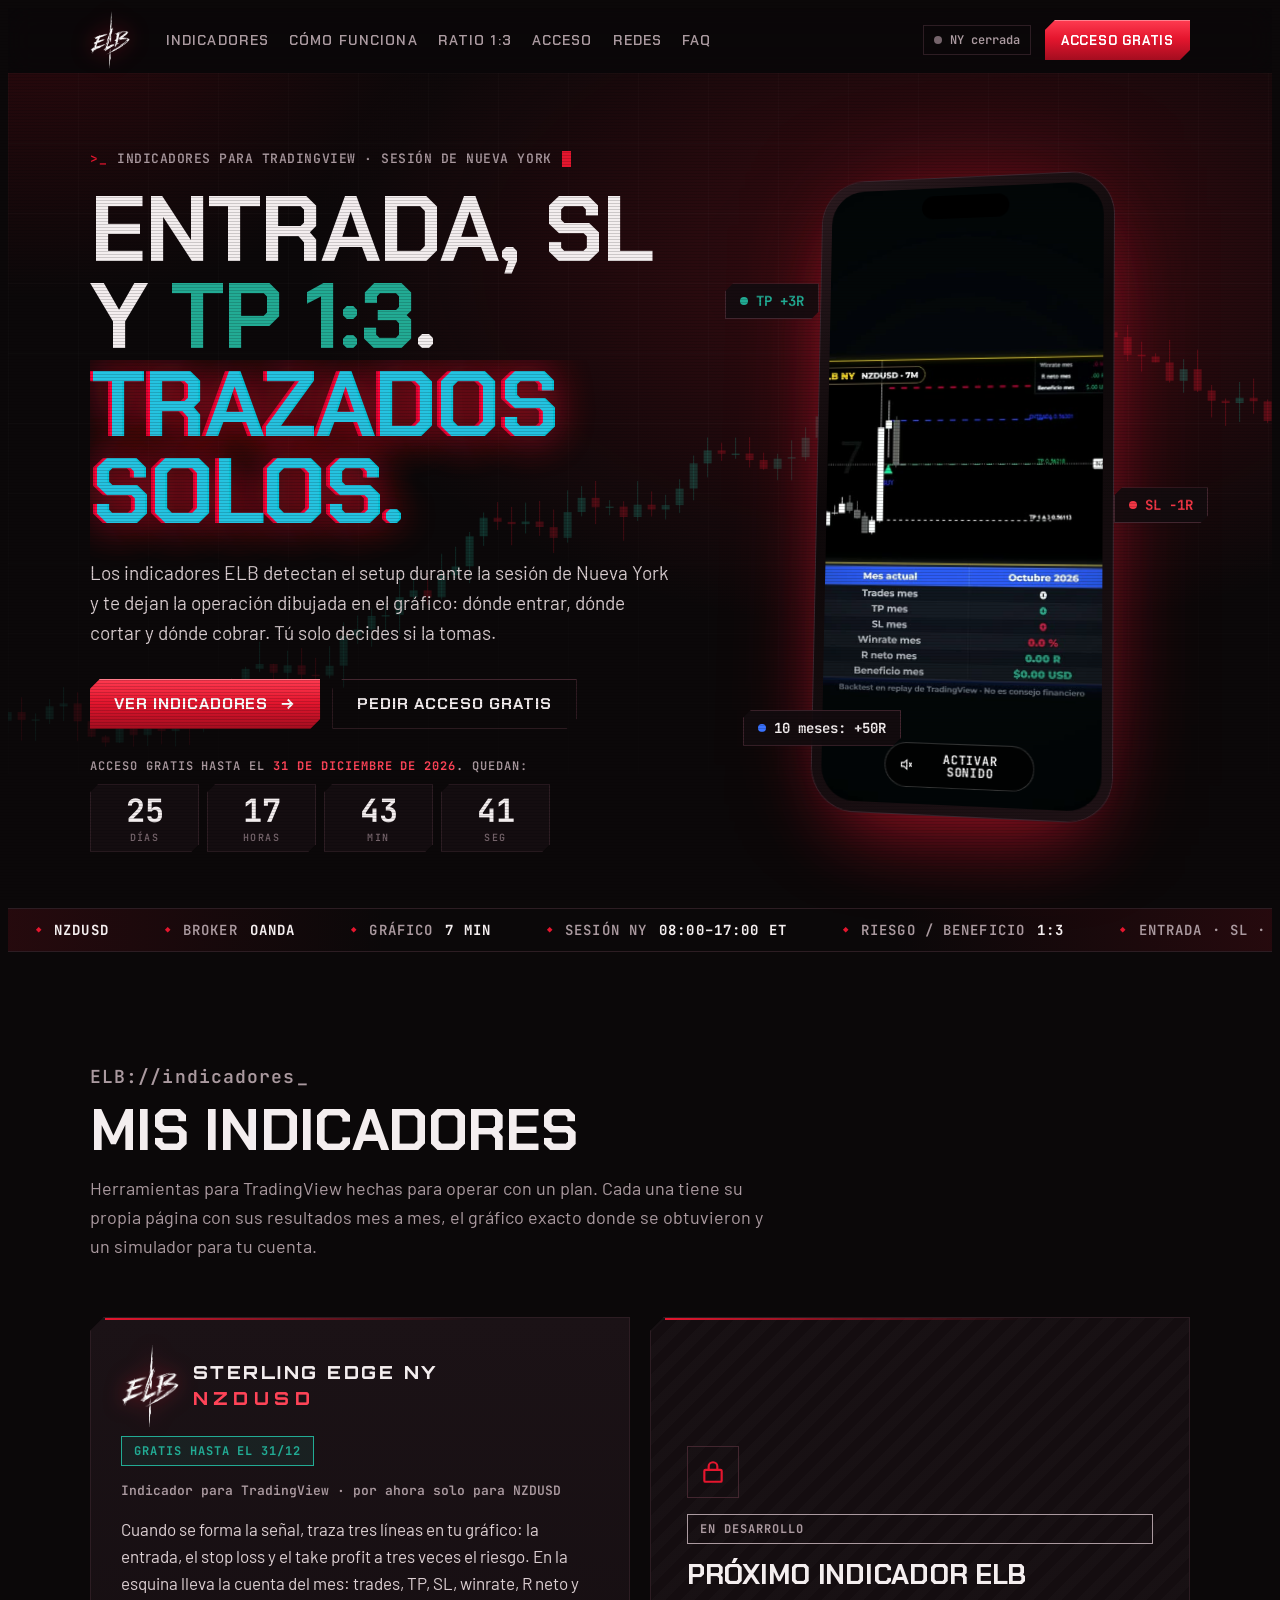
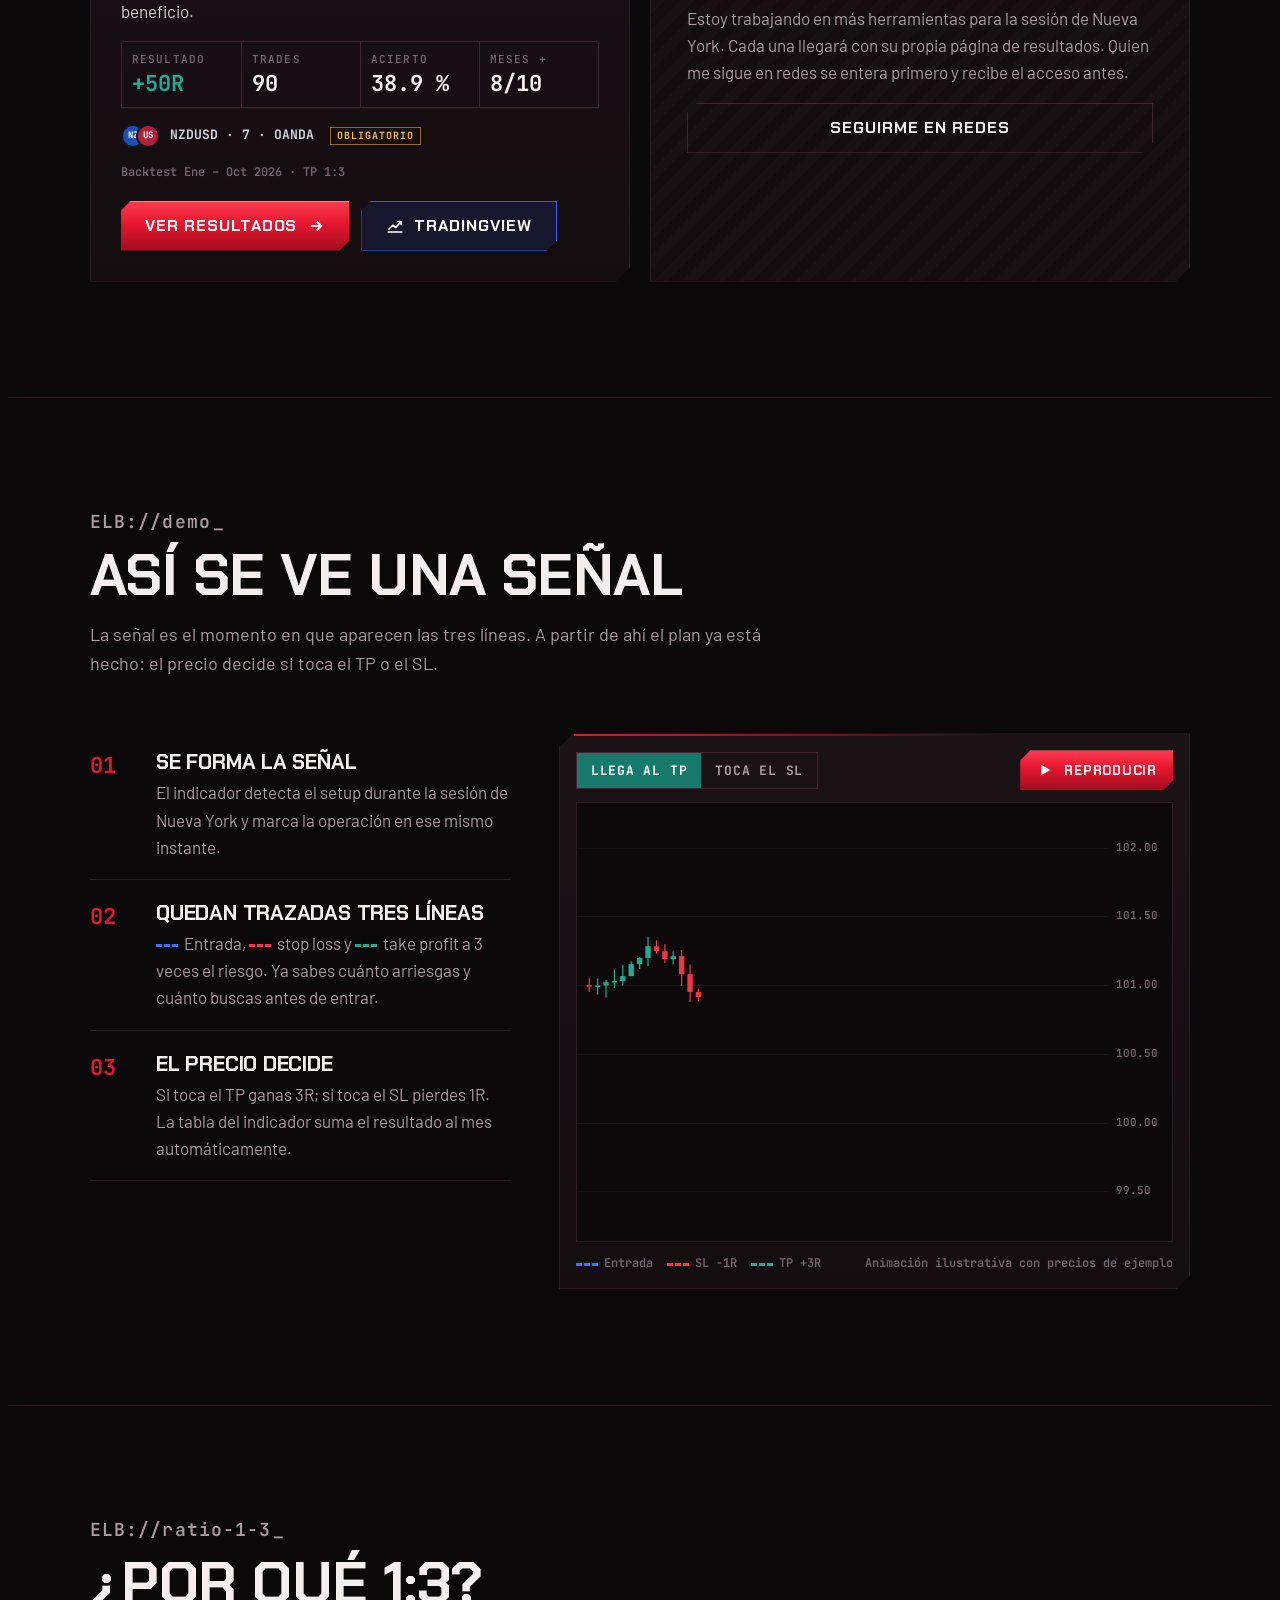
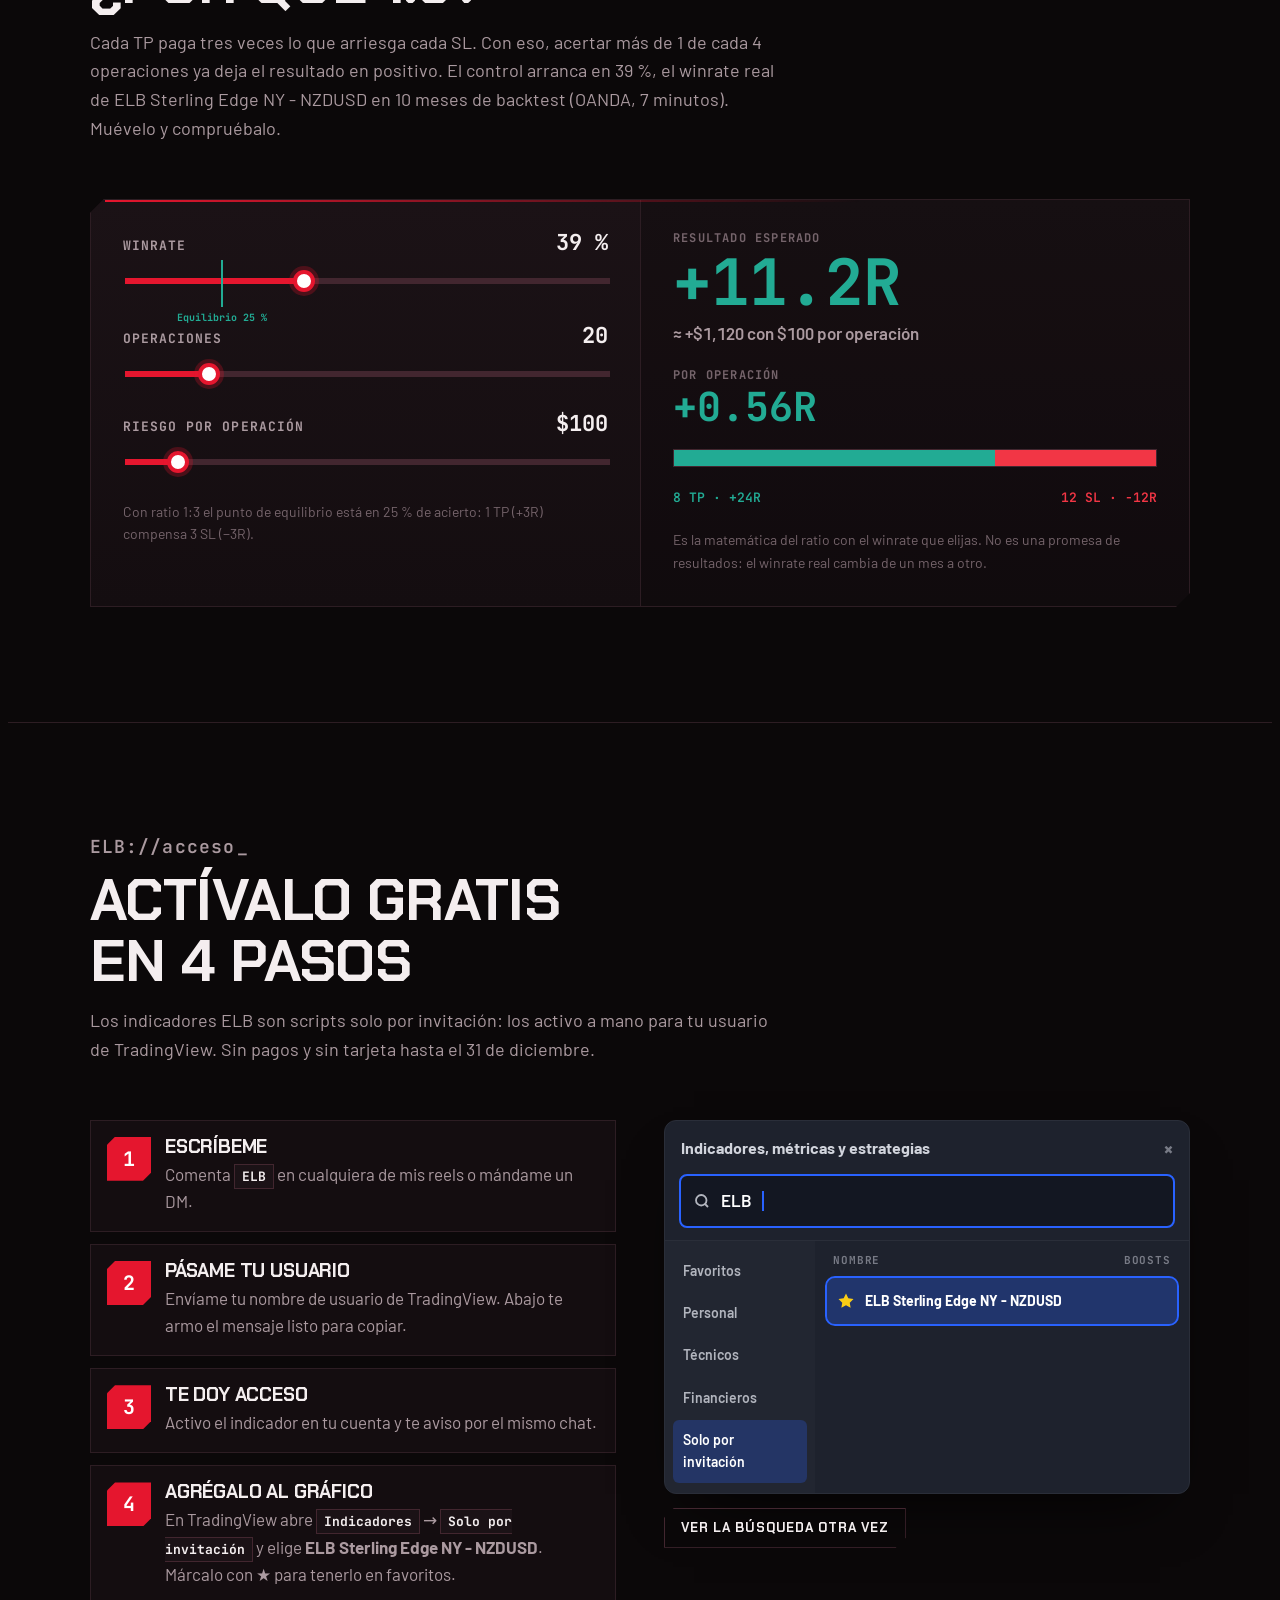
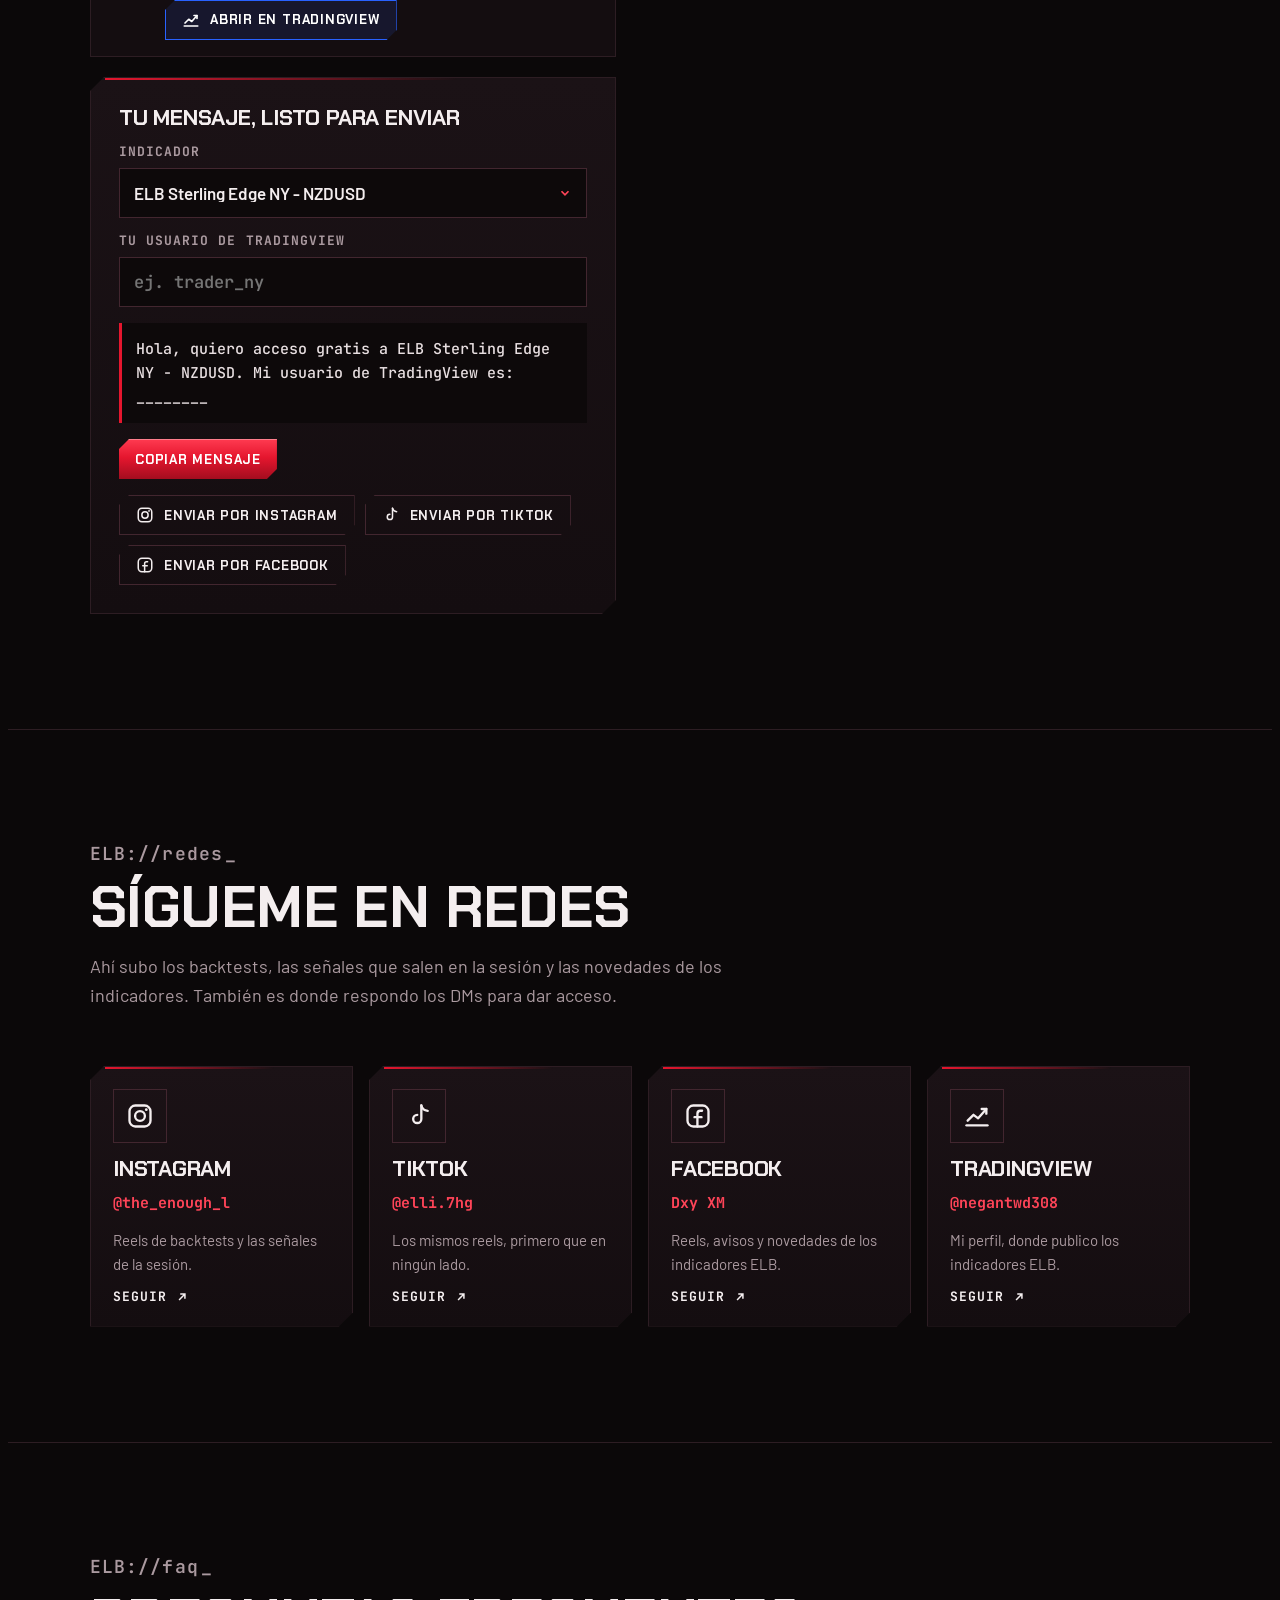
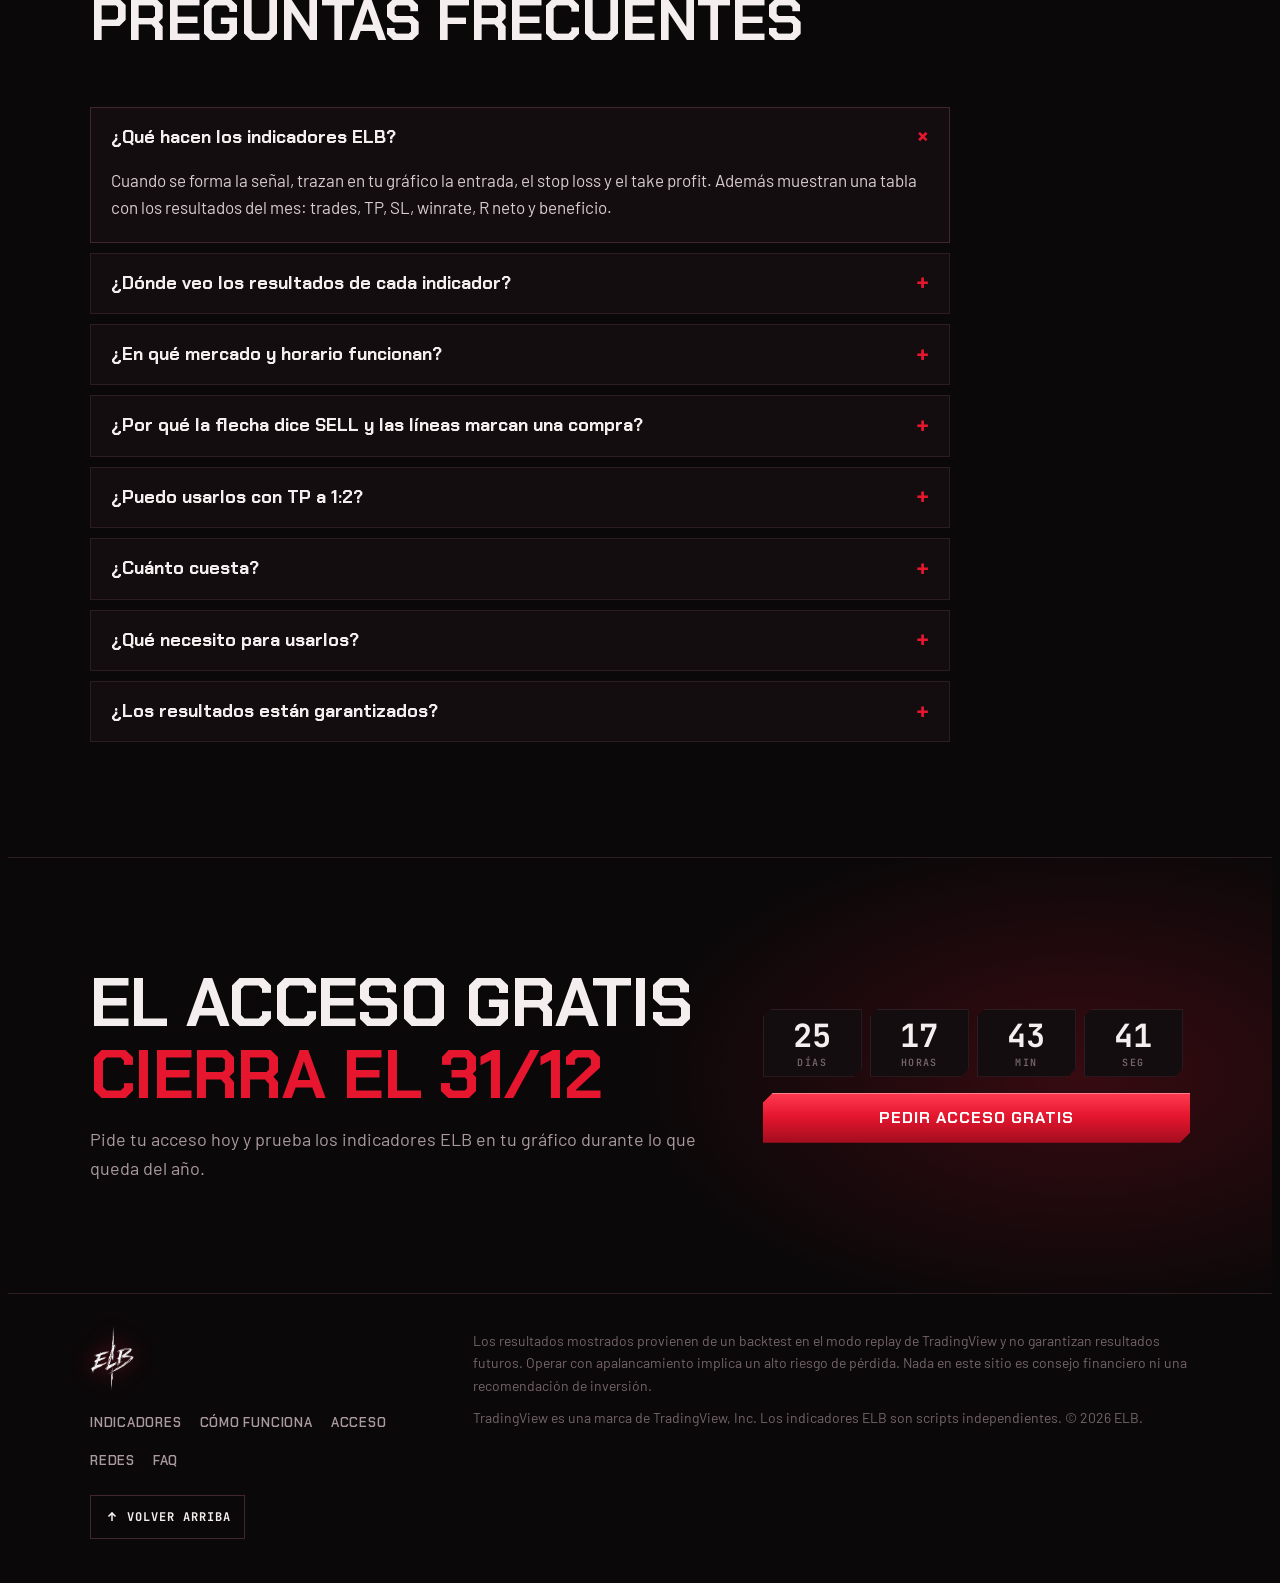
==== commit a40491fe: "Sitio estructurado: inicio con catalogo y una pagina por indicador - index.html: portada de la marca" ====
--- a/index.html
+++ b/index.html
@@ -4,7 +4,7 @@
 <meta charset="utf-8">
 <meta name="viewport" content="width=device-width, initial-scale=1, viewport-fit=cover">
 <title>ELB · Indicadores para TradingView</title>
-<meta name="description" content="ELB: indicadores para TradingView. ELB Sterling Edge NY - NZDUSD traza la entrada, el stop loss y el take profit 1:3 durante la sesión de Nueva York.">
+<meta name="description" content="ELB: indicadores para TradingView que trazan la entrada, el stop loss y el take profit. Cada indicador con su página de resultados mes a mes y simulador de cuenta.">
 <meta name="theme-color" content="#0b0809">
 <link rel="icon" type="image/png" sizes="16x16" href="media/favicon-16.png">
 <link rel="icon" type="image/png" sizes="32x32" href="media/favicon-32.png">
@@ -22,698 +22,7 @@
 <link rel="preconnect" href="https://fonts.googleapis.com">
 <link rel="preconnect" href="https://fonts.gstatic.com" crossorigin>
 <link href="https://fonts.googleapis.com/css2?family=Barlow:wght@400;500;600;700&family=Chakra+Petch:wght@500;600;700&family=JetBrains+Mono:wght@400;600;700&family=Orbitron:wght@800;900&display=swap" rel="stylesheet">
-<style>
-/* Layout: terminal de operaciones nocturno. Rejilla asimétrica, paneles con esquina recortada tipo ticket de orden y cinta de cotización. */
-:root {
-  color-scheme: dark;
-  --void: #0b0809;
-  --panel: #140d10;
-  --panel-2: #1b1216;
-  --line: #2d1d23;
-  --line-2: #42262f;
-  --fg: #f4eeef;
-  --muted: #ab9aa0;
-  --dim: #75646b;
-  --red: #e5162e;
-  --red-hot: #ff4458;
-  --red-deep: #6e0914;
-  --tp: #22ab94;
-  --sl: #f23645;
-  --entry: #3a73ff;
-
-  --f-mark: "Orbitron", "Chakra Petch", "Segoe UI", sans-serif;
-  --f-display: "Chakra Petch", "Barlow", "Segoe UI", sans-serif;
-  --f-body: "Barlow", system-ui, -apple-system, "Segoe UI", sans-serif;
-  --f-mono: "JetBrains Mono", ui-monospace, "Cascadia Mono", Consolas, monospace;
-
-  --gutter: clamp(16px, 4vw, 40px);
-  --maxw: 1180px;
-  --notch: 14px;
-  --nav-h: 64px;
-}
-
-* { box-sizing: border-box; }
-html { background: var(--void); scroll-behavior: smooth; scroll-padding-top: calc(var(--nav-h) + 16px); }
-body {
-  background: var(--void);
-  color: var(--fg);
-  font-family: var(--f-body);
-  font-size: 17px;
-  line-height: 1.6;
-  -webkit-font-smoothing: antialiased;
-  overflow-x: hidden;
-}
-body::after { /* CRT scanlines over the whole page, very faint */
-  content: "";
-  position: fixed; inset: 0; pointer-events: none; z-index: 60;
-  background: repeating-linear-gradient(to bottom, transparent 0 2px, rgba(0, 0, 0, 0.16) 2px 3px);
-  mix-blend-mode: multiply;
-}
-a { color: inherit; }
-img, video { max-width: 100%; display: block; }
-h1, h2, h3 { font-family: var(--f-display); line-height: 1.05; margin: 0; text-wrap: balance; letter-spacing: -0.01em; }
-p { margin: 0; }
-::selection { background: var(--red); color: #fff; }
-:focus-visible { outline: 2px solid var(--red-hot); outline-offset: 3px; border-radius: 4px; }
-
-.wrap { max-width: var(--maxw); margin-inline: auto; padding-inline: var(--gutter); }
-.mono { font-family: var(--f-mono); }
-.num { font-variant-numeric: tabular-nums; }
-.sr-only { position: absolute; width: 1px; height: 1px; overflow: hidden; clip: rect(0 0 0 0); white-space: nowrap; }
-
-/* ---------- buttons ---------- */
-.btn {
-  --b: var(--line-2);
-  display: inline-flex; align-items: center; justify-content: center; gap: 10px;
-  min-height: 50px; padding: 0 24px;
-  font: 700 16px/1 var(--f-display); letter-spacing: 0.06em; text-transform: uppercase; text-decoration: none;
-  color: var(--fg); background: transparent; border: 1px solid var(--b); cursor: pointer;
-  clip-path: polygon(10px 0, 100% 0, 100% calc(100% - 10px), calc(100% - 10px) 100%, 0 100%, 0 10px);
-  transition: transform .18s ease, background-color .18s ease, box-shadow .18s ease, color .18s ease;
-}
-.btn:hover { transform: translateY(-2px); }
-.btn:active { transform: translateY(0); }
-.btn-red {
-  border: 0; color: #fff;
-  background: linear-gradient(180deg, #ff3b51 0%, var(--red) 46%, #a30d1f 100%);
-  box-shadow: inset 0 1px 0 rgba(255, 255, 255, 0.35), 0 10px 30px -12px rgba(229, 22, 46, 0.9);
-}
-.btn-red:hover { box-shadow: inset 0 1px 0 rgba(255, 255, 255, 0.4), 0 14px 40px -10px rgba(255, 68, 88, 1); }
-.btn-ghost:hover { background: rgba(229, 22, 46, 0.1); --b: var(--red); }
-.btn-sm { min-height: 40px; padding: 0 16px; font-size: 13px; }
-.btn[aria-disabled="true"] { opacity: .45; pointer-events: none; }
-.btn svg { width: 18px; height: 18px; }
-/* TradingView links: TradingView blue so they read as "opens TradingView" */
-.btn-tv { --b: #2962ff; color: #fff; background: rgba(41, 98, 255, 0.12); }
-.btn-tv:hover { background: #2962ff; --b: #2962ff; box-shadow: 0 10px 30px -12px rgba(41, 98, 255, 0.9); }
-
-/* ---------- top progress + nav ---------- */
-.progress { position: fixed; top: env(safe-area-inset-top, 0px); left: 0; height: 2px; width: 0; z-index: 80; background: linear-gradient(90deg, var(--red-deep), var(--red-hot)); box-shadow: 0 0 12px var(--red); }
-.nav {
-  position: sticky; top: env(safe-area-inset-top, 0px); z-index: 70;
-  background: rgba(11, 8, 9, 0.72); backdrop-filter: blur(14px) saturate(140%); -webkit-backdrop-filter: blur(14px) saturate(140%);
-  border-bottom: 1px solid transparent; transition: border-color .2s ease, background-color .2s ease;
-}
-.nav.scrolled { border-bottom-color: var(--line); background: rgba(11, 8, 9, 0.9); }
-.nav-in { height: var(--nav-h); display: flex; align-items: center; gap: 24px; }
-.brand { display: inline-flex; align-items: center; gap: 10px; text-decoration: none; }
-.mark { font-family: var(--f-mark); font-weight: 900; font-size: 26px; letter-spacing: 0.04em; color: var(--red); text-shadow: 0 0 18px rgba(229, 22, 46, 0.55); }
-.brand-ny { font-family: var(--f-mark); font-weight: 800; font-size: 13px; letter-spacing: 0.35em; color: var(--fg); }
-/* the ELB brush logo: white strokes with a red glow; the RGB-split glitch reuses the logo as a mask */
-.logo { position: relative; display: inline-block; flex: none; line-height: 0; }
-.logo img { display: block; height: 58px; width: auto; margin-block: -4px; filter: drop-shadow(0 0 10px rgba(229, 22, 46, 0.6)); }
-.logo::before, .logo::after { content: ""; position: absolute; inset: 0; opacity: 0; pointer-events: none; -webkit-mask: url(media/elb-logo.png) center / contain no-repeat; mask: url(media/elb-logo.png) center / contain no-repeat; }
-.logo::before { background: #ff003c; transform: translate(-2px, 0); }
-.logo::after { background: #00e5ff; transform: translate(2px, 0); }
-.brand:hover .logo::before, .brand:hover .logo::after { opacity: .8; animation: glitch-a .9s steps(2) infinite; }
-.brand:hover .logo::after { animation-name: glitch-b; }
-footer .logo img { height: 64px; }
-.nav-links { display: flex; gap: 20px; margin-left: 12px; }
-.nav-links a { white-space: nowrap; font: 600 14px/1 var(--f-display); letter-spacing: 0.08em; text-transform: uppercase; color: var(--muted); text-decoration: none; padding: 8px 0; position: relative; }
-.nav-links a::after { content: ""; position: absolute; left: 0; right: 100%; bottom: 0; height: 2px; background: var(--red); transition: right .2s ease; }
-.nav-links a:hover { color: var(--fg); }
-.nav-links a:hover::after { right: 0; }
-.nav-right { margin-left: auto; display: flex; align-items: center; gap: 14px; }
-.session { display: inline-flex; align-items: center; gap: 8px; font: 600 12px/1 var(--f-mono); color: var(--muted); padding: 8px 10px; border: 1px solid var(--line); white-space: nowrap; }
-.session .dot { width: 8px; height: 8px; border-radius: 50%; background: var(--dim); }
-.session.open .dot { background: var(--tp); box-shadow: 0 0 0 0 rgba(34, 171, 148, .7); animation: ping 1.8s infinite; }
-.session.open { color: var(--fg); }
-@keyframes ping { 0% { box-shadow: 0 0 0 0 rgba(34, 171, 148, .6); } 80%, 100% { box-shadow: 0 0 0 8px rgba(34, 171, 148, 0); } }
-.menu-btn { display: none; width: 44px; height: 44px; border: 1px solid var(--line-2); background: transparent; color: var(--fg); cursor: pointer; }
-.menu-btn span { display: block; width: 20px; height: 2px; margin: 4px auto; background: currentColor; transition: transform .2s ease, opacity .2s ease; }
-.menu-btn[aria-expanded="true"] span:nth-child(1) { transform: translateY(6px) rotate(45deg); }
-.menu-btn[aria-expanded="true"] span:nth-child(2) { opacity: 0; }
-.menu-btn[aria-expanded="true"] span:nth-child(3) { transform: translateY(-6px) rotate(-45deg); }
-.mobile-menu { border-top: 1px solid var(--line); background: rgba(11, 8, 9, 0.97); }
-.mobile-menu nav { display: grid; padding-block: 12px 20px; }
-.mobile-menu a { font: 700 22px/1 var(--f-display); text-transform: uppercase; letter-spacing: 0.05em; padding: 14px 0; border-bottom: 1px solid var(--line); text-decoration: none; display: flex; justify-content: space-between; }
-.mobile-menu a span { color: var(--red); font: 600 13px/1 var(--f-mono); }
-
-/* ---------- glitch ---------- */
-.glitch { position: relative; display: inline-block; }
-.glitch::before, .glitch::after { content: attr(data-text); position: absolute; inset: 0; opacity: 0; }
-.glitch::before { color: #ff003c; transform: translate(-2px, 0); }
-.glitch::after { color: #00e5ff; transform: translate(2px, 0); }
-.glitch:hover::before, .glitch:hover::after { opacity: .8; animation: glitch-a .9s steps(2) infinite; }
-.glitch:hover::after { animation-name: glitch-b; }
-.glitch.auto::before, .glitch.auto::after { opacity: .85; animation: glitch-burst-a 4.2s steps(1) infinite; }
-.glitch.auto::after { animation-name: glitch-burst-b; }
-@keyframes glitch-burst-a { 0%, 9%, 100% { clip-path: inset(100% 0 0 0); } 2% { clip-path: inset(12% 0 64% 0); transform: translate(-6px, 0); } 4% { clip-path: inset(58% 0 18% 0); transform: translate(4px, 0); } 6% { clip-path: inset(30% 0 46% 0); transform: translate(-3px, 0); } }
-@keyframes glitch-burst-b { 0%, 9%, 100% { clip-path: inset(100% 0 0 0); } 2% { clip-path: inset(66% 0 8% 0); transform: translate(6px, 0); } 4% { clip-path: inset(8% 0 72% 0); transform: translate(-4px, 0); } 6% { clip-path: inset(40% 0 40% 0); transform: translate(3px, 0); } }
-@keyframes glitch-a { 0% { clip-path: inset(10% 0 70% 0); } 25% { clip-path: inset(60% 0 10% 0); } 50% { clip-path: inset(30% 0 50% 0); } 75% { clip-path: inset(80% 0 2% 0); } 100% { clip-path: inset(0 0 90% 0); } }
-@keyframes glitch-b { 0% { clip-path: inset(70% 0 5% 0); } 25% { clip-path: inset(5% 0 75% 0); } 50% { clip-path: inset(45% 0 35% 0); } 75% { clip-path: inset(15% 0 60% 0); } 100% { clip-path: inset(88% 0 0 0); } }
-
-/* ---------- hero ---------- */
-.hero { position: relative; overflow: hidden; padding-block: clamp(36px, 6vw, 80px) 0; isolation: isolate; }
-.hero::before { content: ""; position: absolute; inset: -20% -10% auto; height: 120%; z-index: -2; background: radial-gradient(60% 50% at 70% 35%, rgba(229, 22, 46, 0.22), transparent 70%), radial-gradient(40% 40% at 10% 10%, rgba(110, 9, 20, 0.35), transparent 70%); }
-#bgCandles { position: absolute; inset: 0; width: 100%; height: 100%; z-index: -1; opacity: .5; -webkit-mask-image: linear-gradient(to bottom, #000 40%, transparent 95%); mask-image: linear-gradient(to bottom, #000 40%, transparent 95%); }
-.giant {
-  position: absolute; z-index: -1; left: 50%; top: 50%;
-  height: clamp(560px, 56vw, 760px); aspect-ratio: 494 / 720; user-select: none; pointer-events: none;
-  filter: drop-shadow(3px 3px 0 rgba(20, 4, 7, 0.9)) drop-shadow(0 0 40px rgba(229, 22, 46, 0.45));
-  transform: translate(-50%, -50%) perspective(900px) rotateY(var(--ry, -14deg)) rotateX(var(--rx, 6deg));
-  transition: transform .6s cubic-bezier(.2, .7, .2, 1);
-}
-.giant-logo { position: absolute; inset: 0; background: linear-gradient(165deg, rgba(255, 110, 128, 0.5), rgba(229, 22, 46, 0.38) 50%, rgba(255, 80, 100, 0.48)); -webkit-mask: url(media/elb-logo.png) center / contain no-repeat; mask: url(media/elb-logo.png) center / contain no-repeat; }
-.hero-grid { display: grid; grid-template-columns: minmax(0, 1.12fr) minmax(0, 0.88fr); gap: clamp(28px, 5vw, 64px); align-items: center; }
-.eyebrow { font: 600 13px/1.4 var(--f-mono); color: var(--muted); letter-spacing: 0.04em; text-transform: uppercase; display: flex; gap: 10px; align-items: center; }
-.prompt { color: var(--red); }
-.cursor-blink { display: inline-block; width: 9px; height: 16px; background: var(--red); animation: blink 1s steps(1) infinite; vertical-align: -2px; }
-@keyframes blink { 50% { opacity: 0; } }
-.hero-title { margin-top: 18px; font-size: clamp(44px, 7.4vw, 92px); font-weight: 700; text-transform: uppercase; line-height: 0.95; }
-.hero-title .ln { display: block; }
-.hero-title .accent { color: var(--red); text-shadow: 0 0 40px rgba(229, 22, 46, 0.45); }
-.hero-title .tp { color: var(--tp); }
-.lede { margin-top: 22px; max-width: 34em; font-size: clamp(17px, 1.6vw, 19px); color: #d9cdd0; }
-.hero-cta { margin-top: 30px; display: flex; flex-wrap: wrap; gap: 12px; }
-
-.countdown { margin-top: 30px; display: grid; gap: 10px; max-width: 460px; }
-.countdown-label { font: 600 12px/1.3 var(--f-mono); letter-spacing: 0.08em; text-transform: uppercase; color: var(--muted); }
-.countdown-label b { color: var(--red-hot); font-weight: 700; }
-.cd-boxes { display: grid; grid-template-columns: repeat(4, minmax(0, 1fr)); gap: 8px; }
-.cd-box { background: var(--panel); border: 1px solid var(--line); padding: 10px 6px 8px; text-align: center; clip-path: polygon(8px 0, 100% 0, 100% calc(100% - 8px), calc(100% - 8px) 100%, 0 100%, 0 8px); }
-.cd-box .n { display: block; font: 700 clamp(22px, 3.2vw, 32px)/1 var(--f-mono); color: var(--fg); font-variant-numeric: tabular-nums; }
-.cd-box .u { display: block; margin-top: 6px; font: 600 10px/1 var(--f-mono); letter-spacing: 0.14em; color: var(--dim); text-transform: uppercase; }
-
-.hero-media { position: relative; display: grid; justify-items: center; padding-block: 10px 30px; }
-.phone {
-  position: relative; width: min(300px, 78vw); aspect-ratio: 9 / 19.2; max-width: 100%;
-  border-radius: 44px; padding: 10px; background: linear-gradient(145deg, #2b1a1f, #0d0809 40%, #1f1216);
-  box-shadow: 0 0 0 1px #3d2730, 0 40px 80px -30px rgba(229, 22, 46, 0.6), 0 0 120px -40px rgba(229, 22, 46, 0.7);
-  transform: perspective(1200px) rotateY(var(--pry, -10deg)) rotateX(var(--prx, 4deg));
-  transition: transform .6s cubic-bezier(.2, .7, .2, 1);
-}
-.phone::before { content: ""; position: absolute; top: 18px; left: 50%; width: 90px; height: 24px; transform: translateX(-50%); background: #000; border-radius: 20px; z-index: 2; }
-.phone video { width: 100%; height: 100%; object-fit: cover; border-radius: 34px; background: #000; }
-.sound-btn { position: absolute; z-index: 3; bottom: 26px; left: 50%; transform: translateX(-50%); display: inline-flex; gap: 8px; align-items: center; padding: 9px 14px; font: 700 12px/1 var(--f-mono); letter-spacing: 0.06em; text-transform: uppercase; color: #fff; background: rgba(0, 0, 0, 0.72); border: 1px solid rgba(255, 255, 255, 0.2); border-radius: 999px; cursor: pointer; backdrop-filter: blur(6px); }
-.sound-btn svg { width: 16px; height: 16px; }
-.float-chip { position: absolute; z-index: 4; display: inline-flex; align-items: center; gap: 8px; padding: 10px 14px; font: 700 14px/1 var(--f-mono); background: rgba(20, 13, 16, 0.92); border: 1px solid var(--line-2); box-shadow: 0 18px 40px -18px rgba(0, 0, 0, 0.9); clip-path: polygon(8px 0, 100% 0, 100% calc(100% - 8px), calc(100% - 8px) 100%, 0 100%, 0 8px); animation: bob 5s ease-in-out infinite; }
-.float-chip i { width: 8px; height: 8px; border-radius: 50%; display: inline-block; }
-.chip-tp { top: 18%; left: -2%; color: var(--tp); } .chip-tp i { background: var(--tp); }
-.chip-sl { top: 48%; right: -4%; color: var(--sl); animation-delay: -1.6s; } .chip-sl i { background: var(--sl); }
-.chip-wr { bottom: 14%; left: 2%; color: var(--fg); animation-delay: -3s; } .chip-wr i { background: var(--entry); }
-@keyframes bob { 0%, 100% { transform: translateY(0); } 50% { transform: translateY(-10px); } }
-
-.tape { margin-top: clamp(30px, 5vw, 56px); border-block: 1px solid var(--line); background: linear-gradient(90deg, rgba(229, 22, 46, 0.12), transparent 30%, transparent 70%, rgba(229, 22, 46, 0.12)); overflow: hidden; }
-.tape-track { display: flex; width: max-content; animation: tape 38s linear infinite; }
-.tape-group { display: flex; }
-.tape-item { display: inline-flex; align-items: center; gap: 12px; padding: 14px 28px; font: 600 14px/1 var(--f-mono); letter-spacing: 0.08em; text-transform: uppercase; color: var(--muted); white-space: nowrap; }
-.tape-item b { color: var(--fg); font-weight: 700; }
-.tape-item::before { content: "◆"; color: var(--red); font-size: 9px; }
-@keyframes tape { to { transform: translateX(-50%); } }
-
-/* ---------- sections ---------- */
-.sec { padding-block: clamp(64px, 9vw, 120px); position: relative; }
-.sec + .sec { border-top: 1px solid var(--line); }
-.sec-head { display: grid; gap: 14px; max-width: 760px; margin-bottom: clamp(32px, 5vw, 56px); }
-.kicker { font: 600 13px/1 var(--f-mono); color: var(--red); letter-spacing: 0.06em; }
-.sec-head :is(h2, .h2) { font-size: clamp(34px, 5vw, 58px); font-weight: 700; text-transform: uppercase; }
-.sec-head p { color: var(--muted); font-size: 18px; max-width: 38em; }
-
-.ticket {
-  position: relative; background: linear-gradient(180deg, var(--panel-2), var(--panel)); border: 1px solid var(--line);
-  clip-path: polygon(var(--notch) 0, 100% 0, 100% calc(100% - var(--notch)), calc(100% - var(--notch)) 100%, 0 100%, 0 var(--notch));
-}
-.ticket::before { content: ""; position: absolute; top: 0; left: var(--notch); right: 30%; height: 2px; background: linear-gradient(90deg, var(--red), transparent); }
-
-/* ---------- indicators ---------- */
-.ind-grid { display: grid; grid-template-columns: minmax(0, 1.5fr) minmax(0, 1fr); gap: 20px; align-items: stretch; }
-.ind-card { padding: clamp(22px, 3.4vw, 36px); display: grid; gap: 22px; align-content: start; }
-.ind-top { display: flex; flex-wrap: wrap; align-items: center; justify-content: space-between; gap: 12px; }
-.ind-name { display: flex; align-items: center; gap: 14px; }
-.ind-name .logo img { height: clamp(78px, 10vw, 110px); }
-.ind-name .logo::before { opacity: .85; animation: glitch-burst-a 4.2s steps(1) infinite; }
-.ind-name .logo::after { opacity: .85; animation: glitch-burst-b 4.2s steps(1) infinite; }
-.ind-name .brand-ny { font-size: clamp(16px, 2vw, 20px); letter-spacing: 0.14em; line-height: 1.15; text-transform: uppercase; }
-.badge { display: inline-flex; align-items: center; gap: 8px; padding: 8px 12px; font: 700 12px/1 var(--f-mono); letter-spacing: 0.08em; text-transform: uppercase; border: 1px solid currentColor; }
-.badge-free { color: var(--tp); background: rgba(34, 171, 148, 0.1); }
-.badge-soon { color: var(--muted); }
-.ind-full { font: 600 14px/1.4 var(--f-mono); color: var(--muted); overflow-wrap: anywhere; }
-.ind-desc { color: #dccfd2; max-width: 40em; }
-.ind-body { display: grid; grid-template-columns: minmax(0, 1fr) minmax(0, 220px); gap: 24px; align-items: center; }
-.specs { display: grid; gap: 0; margin: 0; }
-.specs div { display: grid; grid-template-columns: 120px minmax(0, 1fr); gap: 12px; padding: 11px 0; border-bottom: 1px dashed var(--line-2); }
-.specs dt { font: 600 12px/1.6 var(--f-mono); color: var(--dim); text-transform: uppercase; letter-spacing: 0.08em; }
-.specs dd { margin: 0; font-weight: 600; }
-.chips { display: flex; flex-wrap: wrap; gap: 6px; }
-.chip { font: 700 12px/1 var(--f-mono); padding: 6px 8px; border: 1px solid var(--line-2); background: rgba(255, 255, 255, 0.03); }
-.mini-chart { width: 100%; height: auto; background: #0d090a; border: 1px solid var(--line); }
-.ind-actions { display: flex; flex-wrap: wrap; gap: 12px; }
-.soon-card { padding: clamp(22px, 3.4vw, 36px); display: grid; gap: 16px; align-content: center; text-align: left; background: repeating-linear-gradient(135deg, rgba(255, 255, 255, 0.015) 0 10px, transparent 10px 20px), var(--panel); }
-.soon-card h3 { font-size: 28px; text-transform: uppercase; }
-.soon-card p { color: var(--muted); }
-.lock { width: 52px; height: 52px; display: grid; place-items: center; border: 1px solid var(--line-2); color: var(--red); }
-.lock svg { width: 26px; height: 26px; }
-
-/* ---------- how it works ---------- */
-.how-grid { display: grid; grid-template-columns: minmax(0, 0.8fr) minmax(0, 1.2fr); gap: clamp(24px, 4vw, 48px); align-items: start; }
-.steps { list-style: none; margin: 0; padding: 0; display: grid; gap: 4px; counter-reset: s; }
-.steps li { counter-increment: s; display: grid; grid-template-columns: 52px minmax(0, 1fr); gap: 14px; padding: 18px 0; border-bottom: 1px solid var(--line); }
-.steps li::before { content: counter(s, decimal-leading-zero); font: 700 22px/1 var(--f-mono); color: var(--red); padding-top: 4px; }
-.steps h3 { font-size: 21px; text-transform: uppercase; margin-bottom: 6px; }
-.steps p { color: var(--muted); }
-.line-key { display: inline-block; width: 22px; height: 0; border-top: 3px dashed; vertical-align: middle; margin-right: 6px; }
-.sim { padding: 16px; display: grid; gap: 12px; }
-.sim-bar { display: flex; flex-wrap: wrap; gap: 10px; align-items: center; justify-content: space-between; }
-.seg { display: inline-flex; border: 1px solid var(--line-2); }
-.seg button { font: 700 13px/1 var(--f-mono); letter-spacing: 0.06em; text-transform: uppercase; padding: 11px 14px; color: var(--muted); background: transparent; border: 0; cursor: pointer; }
-.seg button[aria-pressed="true"] { color: #fff; background: var(--red); }
-.seg button[data-kind="tp"][aria-pressed="true"] { background: #157a6a; }
-.sim canvas { width: 100%; height: clamp(300px, 46vw, 440px); display: block; background: #0d090a; border: 1px solid var(--line); }
-.sim-foot { display: flex; flex-wrap: wrap; justify-content: space-between; gap: 8px 16px; font: 600 12px/1.5 var(--f-mono); color: var(--dim); }
-.legend { display: flex; flex-wrap: wrap; gap: 14px; }
-
-/* ---------- results ---------- */
-.res-grid { display: grid; grid-template-columns: minmax(0, 0.9fr) minmax(0, 1.1fr); gap: 20px; align-items: start; }
-.tv-table { width: 100%; border-collapse: collapse; font-family: var(--f-body); font-size: 17px; background: #131722; }
-.tv-table th { background: #2962ff; color: #fff; font: 700 16px/1 var(--f-display); text-transform: none; padding: 14px 12px; letter-spacing: 0.02em; }
-.tv-table td { padding: 12px; border-top: 1px solid #2a2e39; text-align: center; color: #d1d4dc; font-weight: 600; }
-.tv-table td + td, .tv-table th + th { border-left: 1px solid #2a2e39; }
-.tv-table td.v { font: 700 18px/1 var(--f-mono); font-variant-numeric: tabular-nums; }
-.tv-table .teal { color: var(--tp); } .tv-table .red { color: var(--sl); } .tv-table .white { color: #fff; }
-.table-wrap { padding: 16px; display: grid; gap: 12px; }
-.table-note { font: 600 12px/1.5 var(--f-mono); color: var(--dim); }
-.curve-wrap { padding: 16px; display: grid; gap: 14px; }
-.curve-head { display: flex; flex-wrap: wrap; justify-content: space-between; gap: 8px; align-items: baseline; }
-.curve-head :is(h3, h4) { font-size: 20px; text-transform: uppercase; }
-.curve-head span { font: 700 26px/1 var(--f-mono); color: var(--tp); }
-.curve { width: 100%; height: auto; }
-.months { display: grid; grid-template-columns: minmax(0, 1.25fr) repeat(5, minmax(0, 1fr)); gap: 8px; }
-.mchip[data-period="all"] { grid-row: span 2; align-content: center; gap: 8px; }
-.mchip[data-period="all"] .mr { font-size: clamp(28px, 3.4vw, 40px); }
-.mchip {
-  position: relative; display: grid; gap: 6px; text-align: left; cursor: pointer; color: var(--fg);
-  padding: 14px 14px 12px; background: var(--panel); border: 1px solid var(--line);
-  clip-path: polygon(10px 0, 100% 0, 100% calc(100% - 10px), calc(100% - 10px) 100%, 0 100%, 0 10px);
-  transition: border-color .18s ease, background-color .18s ease, transform .18s ease;
-}
-.mchip:hover { border-color: var(--line-2); transform: translateY(-2px); }
-.mchip[aria-pressed="true"] { border-color: var(--red); background: linear-gradient(180deg, rgba(229, 22, 46, 0.16), rgba(229, 22, 46, 0.04)); }
-.mchip[aria-pressed="true"]::before { content: ""; position: absolute; left: 10px; right: 0; top: 0; height: 2px; background: var(--red); }
-.mchip .mn { font: 700 14px/1 var(--f-display); letter-spacing: 0.08em; text-transform: uppercase; color: var(--muted); }
-.mchip[aria-pressed="true"] .mn { color: var(--fg); }
-.mchip .mr { font: 700 clamp(20px, 2.4vw, 26px)/1 var(--f-mono); font-variant-numeric: tabular-nums; }
-.mchip .ms { font: 600 12px/1.3 var(--f-mono); color: var(--dim); font-variant-numeric: tabular-nums; }
-.per-note { color: var(--muted); font-size: 15px; max-width: 46em; margin: 14px 0 20px; min-height: 1.6em; }
-.list-cap { font: 600 12px/1.4 var(--f-mono); color: var(--dim); letter-spacing: 0.04em; }
-.mchip .ms b { font-weight: 700; }
-.tpc { color: var(--tp); }
-.slc { color: var(--sl); }
-/* account simulator */
-.sim2 { display: grid; grid-template-columns: minmax(0, 0.9fr) minmax(0, 1.1fr); }
-.sim2-in, .sim2-out { padding: clamp(20px, 3vw, 32px); display: grid; gap: 22px; align-content: start; min-width: 0; margin: 0; }
-.sim2-out { border-left: 1px solid var(--line); background: rgba(0, 0, 0, 0.18); }
-.acc-period {
-  width: 100%; min-height: 50px; padding: 0 44px 0 14px; font: 600 17px/1 var(--f-body); color: var(--fg); cursor: pointer;
-  background: #0d090a url("data:image/svg+xml,%3Csvg xmlns='http://www.w3.org/2000/svg' viewBox='0 0 24 24' fill='none' stroke='%23ff4458' stroke-width='3'%3E%3Cpath d='M6 9l6 6 6-6'/%3E%3C/svg%3E") no-repeat right 14px center / 14px;
-  border: 1px solid var(--line-2); border-radius: 0; -webkit-appearance: none; appearance: none;
-}
-.acc-period:focus { border-color: var(--red); outline: none; box-shadow: 0 0 0 3px rgba(229, 22, 46, 0.25); }
-.acc-period option { background: #140d10; color: var(--fg); }
-.money-in { display: flex; align-items: center; border: 1px solid var(--line-2); background: #0d090a; }
-.money-in span { padding: 0 4px 0 14px; color: var(--muted); font: 700 20px/1 var(--f-mono); }
-.money-in input { flex: 1; min-width: 0; min-height: 52px; padding: 0 14px 0 4px; border: 0; background: transparent; color: var(--fg); font: 700 22px/1 var(--f-mono); font-variant-numeric: tabular-nums; outline: none; }
-.money-in:focus-within { border-color: var(--red); box-shadow: 0 0 0 3px rgba(229, 22, 46, 0.25); }
-.quick { display: flex; flex-wrap: wrap; gap: 6px; }
-.quick button { font: 700 13px/1 var(--f-mono); padding: 9px 11px; color: var(--muted); background: transparent; border: 1px solid var(--line-2); cursor: pointer; }
-.quick button:hover { color: var(--fg); border-color: var(--red); }
-.quick button[aria-pressed="true"] { color: #fff; background: rgba(229, 22, 46, 0.18); border-color: var(--red); }
-.field-hint { font: 600 13px/1.5 var(--f-mono); color: var(--dim); }
-.field-err { font: 600 13px/1.4 var(--f-mono); color: var(--red-hot); }
-.field-err:empty { display: none; }
-.lbl-like { font: 700 13px/1 var(--f-mono); letter-spacing: 0.08em; text-transform: uppercase; color: var(--muted); }
-.acc-chart { width: 100%; height: auto; background: #0d090a; border: 1px solid var(--line); }
-.acc-table-wrap { overflow-x: auto; }
-.acc-table { width: 100%; border-collapse: collapse; font: 600 14px/1.3 var(--f-mono); font-variant-numeric: tabular-nums; }
-.acc-table th { text-align: right; color: var(--dim); font-size: 11px; letter-spacing: 0.08em; text-transform: uppercase; padding: 6px 8px; border-bottom: 1px solid var(--line-2); white-space: nowrap; }
-.acc-table td { text-align: right; padding: 7px 8px; border-bottom: 1px dashed var(--line); white-space: nowrap; }
-.acc-table th:first-child, .acc-table td:first-child { text-align: left; }
-.acc-rows { display: grid; }
-.acc-row { display: flex; justify-content: space-between; align-items: baseline; gap: 12px; padding: 10px 0; border-bottom: 1px dashed var(--line-2); font-weight: 600; }
-.acc-row b { font: 700 16px/1.3 var(--f-mono); text-align: right; }
-.nav-right .btn { white-space: nowrap; }
-
-
-.res-grid.swap .tv-table td.v, .res-grid.swap .curve { animation: swapIn .45s ease; }
-@keyframes swapIn { from { opacity: .15; transform: translateY(4px); } to { opacity: 1; transform: none; } }
-.trades { list-style: none; margin: 0; padding: 0; display: grid; grid-template-columns: repeat(auto-fill, minmax(84px, 1fr)); gap: 8px; }
-.trades .m { font: 600 10px/1 var(--f-mono); color: var(--dim); letter-spacing: 0.08em; }
-.trades li { padding: 10px 8px; border: 1px solid var(--line); text-align: center; display: grid; gap: 6px; background: rgba(255, 255, 255, 0.02); }
-.trades .t { font: 600 11px/1 var(--f-mono); color: var(--dim); letter-spacing: 0.1em; }
-.trades .r { font: 700 16px/1 var(--f-mono); }
-.trades .win { color: var(--tp); border-color: rgba(34, 171, 148, 0.45); }
-.trades .loss { color: var(--sl); border-color: rgba(242, 54, 69, 0.45); }
-.reels { margin-top: clamp(36px, 5vw, 56px); display: grid; grid-template-columns: repeat(4, minmax(0, 1fr)); gap: 20px; }
-.reel { display: grid; gap: 12px; }
-.reel video { width: 100%; aspect-ratio: 9 / 16; object-fit: cover; background: #000; border: 1px solid var(--line-2); border-radius: 18px; }
-.reel :is(h3, h4) { font-size: 18px; text-transform: uppercase; }
-.reel p { color: var(--muted); font-size: 15px; }
-
-/* ---------- calculator ---------- */
-.calc { display: grid; grid-template-columns: minmax(0, 1fr) minmax(0, 1fr); gap: 0; }
-.calc-in, .calc-out { padding: clamp(20px, 3vw, 32px); display: grid; gap: 22px; align-content: start; }
-.calc-out { border-left: 1px solid var(--line); background: rgba(0, 0, 0, 0.18); }
-.field { display: grid; gap: 10px; }
-.field-top { display: flex; justify-content: space-between; align-items: baseline; gap: 10px; }
-.field label { font: 700 13px/1 var(--f-mono); letter-spacing: 0.08em; text-transform: uppercase; color: var(--muted); }
-.field output { font: 700 22px/1 var(--f-mono); font-variant-numeric: tabular-nums; }
-.range-wrap { position: relative; }
-input[type="range"] { -webkit-appearance: none; appearance: none; width: 100%; height: 30px; background: transparent; cursor: pointer; }
-input[type="range"]::-webkit-slider-runnable-track { height: 6px; background: linear-gradient(90deg, var(--red) var(--fill, 50%), var(--line-2) var(--fill, 50%)); }
-input[type="range"]::-moz-range-track { height: 6px; background: var(--line-2); }
-input[type="range"]::-moz-range-progress { height: 6px; background: var(--red); }
-input[type="range"]::-webkit-slider-thumb { -webkit-appearance: none; width: 22px; height: 22px; margin-top: -8px; background: #fff; border: 4px solid var(--red); border-radius: 50%; box-shadow: 0 0 0 4px rgba(229, 22, 46, 0.25); }
-input[type="range"]::-moz-range-thumb { width: 16px; height: 16px; background: #fff; border: 4px solid var(--red); border-radius: 50%; }
-.be-mark { position: absolute; top: -4px; bottom: -4px; width: 2px; background: var(--tp); pointer-events: none; }
-.be-mark span { position: absolute; top: calc(100% + 6px); left: 50%; transform: translateX(-50%); font: 700 10px/1 var(--f-mono); color: var(--tp); white-space: nowrap; }
-.big-out { display: grid; gap: 6px; }
-.big-out .lbl { font: 700 12px/1 var(--f-mono); letter-spacing: 0.1em; text-transform: uppercase; color: var(--dim); }
-.big-out .val { font: 700 clamp(40px, 6vw, 64px)/1 var(--f-mono); font-variant-numeric: tabular-nums; }
-.big-out .sub { color: var(--muted); font-weight: 600; }
-.pos { color: var(--tp); } .neg { color: var(--sl); }
-.wl-bar { display: flex; height: 18px; border: 1px solid var(--line-2); overflow: hidden; }
-.wl-bar .w { background: var(--tp); } .wl-bar .l { background: var(--sl); }
-.wl-legend { display: flex; justify-content: space-between; gap: 10px; font: 600 13px/1.4 var(--f-mono); color: var(--muted); }
-.calc-note { font-size: 14px; color: var(--dim); }
-
-/* ---------- access ---------- */
-.acc-grid { display: grid; grid-template-columns: minmax(0, 1fr) minmax(0, 1fr); gap: clamp(24px, 4vw, 48px); align-items: start; }
-.acc-steps { list-style: none; margin: 0; padding: 0; display: grid; gap: 12px; counter-reset: a; }
-.acc-steps li { counter-increment: a; display: grid; grid-template-columns: 44px minmax(0, 1fr); gap: 14px; align-items: start; padding: 16px; border: 1px solid var(--line); background: var(--panel); }
-.acc-steps li::before { content: counter(a); width: 44px; height: 44px; display: grid; place-items: center; font: 700 20px/1 var(--f-mono); color: #fff; background: var(--red); clip-path: polygon(8px 0, 100% 0, 100% calc(100% - 8px), calc(100% - 8px) 100%, 0 100%, 0 8px); }
-.acc-steps h3 { font-size: 19px; text-transform: uppercase; margin-bottom: 4px; }
-.acc-steps p { color: var(--muted); }
-kbd { font: 700 13px/1 var(--f-mono); padding: 3px 7px; border: 1px solid var(--line-2); background: var(--panel-2); color: var(--fg); }
-.tvdlg { background: #1e222d; border: 1px solid #2a2e39; border-radius: 12px; overflow: hidden; box-shadow: 0 30px 60px -30px rgba(0, 0, 0, 0.9); font-family: var(--f-body); }
-.tvdlg-head { display: flex; justify-content: space-between; align-items: center; padding: 14px 16px; color: #d1d4dc; font-weight: 700; font-size: 16px; }
-.tvdlg-head .x { color: #787b86; font-size: 20px; line-height: 1; }
-.tvdlg-search { margin: 0 14px 12px; display: flex; align-items: center; gap: 10px; padding: 11px 12px; background: #131722; border: 2px solid #2962ff; border-radius: 8px; color: #fff; font-weight: 600; min-height: 46px; }
-.tvdlg-search svg { width: 18px; height: 18px; color: #b2b5be; flex: none; }
-.tvdlg-search .caret { width: 2px; height: 20px; background: #2962ff; animation: blink 1s steps(1) infinite; }
-.tvdlg-body { display: grid; grid-template-columns: 150px minmax(0, 1fr); border-top: 1px solid #2a2e39; min-height: 210px; }
-.tvdlg-side { padding: 10px 8px; display: grid; gap: 2px; align-content: start; background: rgba(255, 255, 255, 0.02); }
-.tvdlg-side span { padding: 9px 10px; color: #b2b5be; font-size: 14px; font-weight: 600; border-radius: 6px; }
-.tvdlg-side span.on { color: #fff; background: rgba(41, 98, 255, 0.25); }
-.tvdlg-list { padding: 10px 12px; display: grid; gap: 8px; align-content: start; min-width: 0; }
-.tvdlg-cols { display: flex; justify-content: space-between; font: 700 11px/1 var(--f-mono); color: #787b86; letter-spacing: 0.08em; padding: 4px 6px; }
-.tvdlg-row { display: flex; align-items: center; gap: 10px; padding: 12px 10px; border-radius: 8px; color: #fff; font-weight: 700; font-size: 14px; background: rgba(41, 98, 255, 0.3); outline: 2px solid #2962ff; transition: opacity .25s ease, background-color .25s ease; overflow-wrap: anywhere; }
-.tvdlg-row svg { width: 18px; height: 18px; color: #facc15; flex: none; }
-.tvdlg-row.pending { opacity: 0; }
-.tvdlg-row.idle { background: rgba(255, 255, 255, 0.05); outline-color: transparent; }
-.tv-replay { justify-self: start; }
-.msg { padding: clamp(18px, 3vw, 28px); display: grid; gap: 16px; margin-top: 20px; }
-.msg h3 { font-size: 22px; text-transform: uppercase; }
-.msg input[type="text"] { width: 100%; min-height: 50px; padding: 0 14px; font: 600 17px/1 var(--f-mono); color: var(--fg); background: #0d090a; border: 1px solid var(--line-2); }
-.msg input[type="text"]:focus { border-color: var(--red); outline: none; box-shadow: 0 0 0 3px rgba(229, 22, 46, 0.25); }
-.msg-preview { margin: 0; padding: 14px; font: 500 15px/1.6 var(--f-mono); white-space: pre-wrap; overflow-wrap: anywhere; color: #e8dfe1; background: #0d090a; border-left: 3px solid var(--red); user-select: all; }
-.msg-actions { display: flex; flex-wrap: wrap; gap: 10px; align-items: center; }
-.copy-status { font: 600 13px/1.4 var(--f-mono); color: var(--tp); min-height: 1.4em; }
-
-/* ---------- socials ---------- */
-.soc-grid { display: flex; flex-wrap: wrap; gap: 16px; }
-.soc-grid > .soc { flex: 1 1 200px; min-width: 0; }
-.soc { padding: 22px; display: grid; gap: 14px; align-content: start; text-decoration: none; transition: transform .2s ease, box-shadow .2s ease; }
-.soc:hover { transform: translateY(-4px); box-shadow: 0 20px 40px -24px rgba(229, 22, 46, 0.8); }
-.soc-ico { width: 54px; height: 54px; display: grid; place-items: center; border: 1px solid var(--line-2); color: var(--fg); }
-.soc-ico svg { width: 28px; height: 28px; }
-.soc h3 { font-size: 22px; text-transform: uppercase; }
-.soc .handle { font: 700 15px/1.3 var(--f-mono); color: var(--red-hot); overflow-wrap: anywhere; }
-.soc p { color: var(--muted); font-size: 15px; }
-.soc .go { font: 700 13px/1 var(--f-mono); letter-spacing: 0.08em; text-transform: uppercase; color: var(--fg); display: inline-flex; gap: 8px; align-items: center; }
-
-/* ---------- faq ---------- */
-.faq { display: grid; gap: 10px; max-width: 860px; }
-.faq details { border: 1px solid var(--line); background: var(--panel); }
-.faq summary { list-style: none; cursor: pointer; padding: 18px 20px; display: flex; justify-content: space-between; gap: 16px; align-items: center; font: 700 18px/1.3 var(--f-display); }
-.faq summary::-webkit-details-marker { display: none; }
-.faq summary::after { content: "+"; font: 700 22px/1 var(--f-mono); color: var(--red); transition: transform .2s ease; flex: none; }
-.faq details[open] summary::after { transform: rotate(45deg); }
-.faq details > div { padding: 0 20px 20px; color: #d8cccf; max-width: 62em; }
-
-/* ---------- final cta + footer ---------- */
-.final { text-align: left; padding-block: clamp(64px, 9vw, 110px); border-top: 1px solid var(--line); background: radial-gradient(50% 80% at 85% 50%, rgba(229, 22, 46, 0.2), transparent 70%); }
-.final-in { display: grid; grid-template-columns: minmax(0, 1.2fr) minmax(0, 0.8fr); gap: 32px; align-items: center; }
-.final h2 { font-size: clamp(36px, 5.6vw, 68px); text-transform: uppercase; }
-.final h2 em { font-style: normal; color: var(--red); }
-.final p { margin-top: 14px; color: var(--muted); font-size: 18px; }
-.final .cd-boxes { max-width: 420px; }
-footer { border-top: 1px solid var(--line); padding-block: 36px calc(36px + env(safe-area-inset-bottom, 0px)); color: var(--dim); font-size: 14px; }
-.foot { display: grid; grid-template-columns: minmax(0, 1fr) minmax(0, 2fr); gap: 24px; align-items: start; }
-.foot p + p { margin-top: 10px; }
-
-/* =====================================================================
-   v2 · terminal en vivo: motion system, states and fixes
-   Motion tokens: snappy UI 160–220ms, reveals 500–900ms, one ease family.
-   ===================================================================== */
-:root { --ease-out: cubic-bezier(.16, 1, .3, 1); --ease-io: cubic-bezier(.65, 0, .35, 1); }
-
-/* skip link */
-.skip { position: absolute; left: 12px; top: -60px; z-index: 100; padding: 12px 16px; background: var(--red); color: #fff; font: 700 14px/1 var(--f-display); letter-spacing: 0.06em; text-transform: uppercase; text-decoration: none; transition: top .2s var(--ease-out); }
-.skip:focus { top: calc(env(safe-area-inset-top, 0px) + 12px); }
-main:focus { outline: none; }
-
-/* buttons: light sweep on the red CTA, real press */
-.btn { position: relative; overflow: hidden; }
-.btn:active { transform: translateY(0) scale(.98); }
-.btn-red::after { content: ""; position: absolute; inset: 0; background: linear-gradient(105deg, transparent 35%, rgba(255, 255, 255, 0.38) 50%, transparent 65%); transform: translateX(-120%); transition: transform .7s var(--ease-out); pointer-events: none; }
-.btn-red:hover::after, .btn-red:focus-visible::after { transform: translateX(120%); }
-.btn.ok { background: linear-gradient(180deg, #2fd1b5, var(--tp) 50%, #157a6a); }
-
-/* nav: active section indicator */
-.nav-links { position: relative; }
-.nav-links a[aria-current="true"] { color: var(--fg); }
-.nav-ind { position: absolute; bottom: 0; left: 0; height: 2px; width: 0; background: var(--red); box-shadow: 0 0 10px var(--red); transition: transform .45s var(--ease-out), width .45s var(--ease-out), opacity .2s; opacity: 0; pointer-events: none; }
-.nav-ind.on { opacity: 1; }
-.mobile-menu a[aria-current="true"] { color: var(--red-hot); }
-.mobile-menu { max-height: calc(100dvh - var(--nav-h)); overflow-y: auto; overscroll-behavior: contain; }
-.mobile-menu:not([hidden]) a { animation: menuIn .42s var(--ease-out) both; }
-.mobile-menu:not([hidden]) a:nth-child(2) { animation-delay: .03s; } .mobile-menu:not([hidden]) a:nth-child(3) { animation-delay: .06s; }
-.mobile-menu:not([hidden]) a:nth-child(4) { animation-delay: .09s; } .mobile-menu:not([hidden]) a:nth-child(5) { animation-delay: .12s; }
-.mobile-menu:not([hidden]) a:nth-child(6) { animation-delay: .15s; } .mobile-menu:not([hidden]) a:nth-child(7) { animation-delay: .18s; }
-.mobile-menu:not([hidden]) a:nth-child(8) { animation-delay: .21s; }
-@keyframes menuIn { from { opacity: 0; transform: translateX(-14px); } to { opacity: 1; transform: none; } }
-
-/* hero: CRT power-on + staggered load (continues the brand intro's CRT power-off) */
-.crt-on { position: absolute; inset: 0; z-index: 5; pointer-events: none; background: #fff; transform-origin: 50% 46%; animation: crtOn .78s var(--ease-io) both; }
-@keyframes crtOn {
-  0% { transform: scale(0, .003); opacity: 1; }
-  35% { transform: scale(1, .003); opacity: 1; }
-  62% { transform: scale(1, 1); opacity: .22; background: #ff2b40; }
-  100% { transform: scale(1, 1); opacity: 0; }
-}
-.hero .eyebrow { animation: rise .6s var(--ease-out) .35s both; }
-.hero-title .ln { animation: lineIn .8s var(--ease-out) both; }
-.hero-title .ln:nth-child(1) { animation-delay: .42s; } .hero-title .ln:nth-child(2) { animation-delay: .52s; } .hero-title .ln:nth-child(3) { animation-delay: .62s; }
-.hero .lede { animation: rise .7s var(--ease-out) .74s both; }
-.hero .hero-cta { animation: rise .7s var(--ease-out) .82s both; }
-.hero .countdown { animation: rise .7s var(--ease-out) .9s both; }
-.hero-media { animation: phoneIn 1.1s var(--ease-out) .5s both; }
-@keyframes rise { from { opacity: 0; transform: translateY(18px); } to { opacity: 1; transform: none; } }
-@keyframes lineIn { from { opacity: 0; clip-path: inset(0 0 100% 0); transform: translateY(40%); } to { opacity: 1; clip-path: inset(0 0 -20% 0); transform: none; } }
-@keyframes phoneIn { from { opacity: 0; transform: translateY(40px) scale(.96); } to { opacity: 1; transform: none; } }
-#crossCanvas { position: absolute; inset: 0; width: 100%; height: 100%; z-index: -1; pointer-events: none; }
-
-/* section heads: scan sweep and decoding kicker */
-.sec-head :is(h2, .h2) { position: relative; clip-path: inset(-12% -2% -12% -2%); }
-.sec-head :is(h2, .h2)::after { content: ""; position: absolute; top: 0; bottom: 0; left: 0; width: 40%; background: linear-gradient(90deg, transparent, rgba(255, 68, 88, 0.45), transparent); transform: translateX(-120%); pointer-events: none; mix-blend-mode: screen; }
-.sec-head.seen :is(h2, .h2)::after { animation: scan 1.1s var(--ease-io) .15s both; }
-@keyframes scan { to { transform: translateX(320%); } }
-.kicker::after { content: "_"; margin-left: 2px; animation: blink 1s steps(1) infinite; }
-.ticket::before { transform-origin: left center; }
-.ticket.seen::before { animation: lineDraw 1s var(--ease-out) both; }
-@keyframes lineDraw { from { transform: scaleX(0); } to { transform: scaleX(1); } }
-
-/* charts draw like the indicator draws its lines */
-.draw-seg { animation: segDraw .55s var(--ease-out) both; }
-@keyframes segDraw { from { stroke-dashoffset: 1; } to { stroke-dashoffset: 0; } }
-
-/* FAQ height animation is driven by JS; keep the content clipped while it runs */
-.faq details { overflow: hidden; transition: border-color .2s; }
-.faq details[open] { border-color: var(--line-2); }
-.faq summary { transition: color .2s; }
-.faq summary:hover { color: var(--red-hot); }
-
-/* footer */
-.foot-nav { display: flex; flex-wrap: wrap; gap: 8px 18px; margin-top: 16px; }
-.foot-nav a { color: var(--muted); text-decoration: none; font: 600 13px/1.4 var(--f-display); letter-spacing: 0.06em; text-transform: uppercase; padding: 6px 0; }
-.foot-nav a:hover { color: var(--fg); }
-.to-top { margin-top: 18px; display: inline-flex; align-items: center; gap: 8px; min-height: 44px; padding: 0 14px; border: 1px solid var(--line-2); background: transparent; color: var(--fg); font: 700 12px/1 var(--f-mono); letter-spacing: 0.08em; text-transform: uppercase; cursor: pointer; transition: border-color .2s, background-color .2s; }
-.to-top:hover { border-color: var(--red); background: rgba(229, 22, 46, 0.1); }
-.to-top svg { width: 14px; height: 14px; }
-
-/* TP target switch (1:3 / 1:2) */
-.ratio-bar { display: flex; flex-wrap: wrap; align-items: center; gap: 10px 16px; margin-bottom: 16px; }
-.ratio-seg button { min-width: 64px; font-size: 15px; }
-.ratio-seg button.b[aria-pressed="true"] { background: var(--entry); }
-.ratio-link { font: 700 13px/1 var(--f-mono); letter-spacing: 0.04em; color: var(--muted); text-decoration: none; padding: 10px 0; margin-left: auto; }
-.ratio-link:hover { color: var(--fg); }
-
-/* 1:3 vs 1:2 */
-.cmp-cards { display: grid; grid-template-columns: repeat(2, minmax(0, 1fr)); gap: 20px; }
-.cmp-card { padding: clamp(20px, 3vw, 30px); display: grid; gap: 10px; align-content: start; --c: var(--red-hot); }
-.cmp-card.b { --c: var(--entry); }
-.cmp-card::before { background: linear-gradient(90deg, var(--c), transparent); }
-.cmp-top { display: flex; align-items: center; justify-content: space-between; }
-.cmp-tag { font: 700 14px/1 var(--f-mono); letter-spacing: 0.1em; text-transform: uppercase; color: var(--c); }
-.cmp-dot { width: 12px; height: 12px; border-radius: 50%; background: var(--c); box-shadow: 0 0 14px var(--c); }
-.cmp-big { font: 700 clamp(48px, 7vw, 76px)/1 var(--f-mono); color: var(--fg); }
-.cmp-sub { color: var(--muted); font-weight: 600; }
-.cmp-dl { margin: 8px 0 0; display: grid; }
-.cmp-dl div { display: flex; justify-content: space-between; gap: 12px; padding: 10px 0; border-top: 1px dashed var(--line-2); }
-.cmp-dl dt { font: 600 12px/1.6 var(--f-mono); color: var(--dim); text-transform: uppercase; letter-spacing: 0.08em; }
-.cmp-dl dd { margin: 0; font: 700 15px/1.5 var(--f-mono); text-align: right; }
-.cmp-chart { margin-top: 20px; padding: clamp(16px, 3vw, 28px); display: grid; gap: 16px; grid-template-columns: minmax(0, 1fr); }
-.cmp-chart svg { width: 100%; height: auto; }
-.cmp-legend { display: flex; gap: 16px; font: 700 13px/1 var(--f-mono); }
-.cmp-legend span { display: inline-flex; align-items: center; gap: 8px; }
-.cmp-legend span::before { content: ""; width: 18px; height: 3px; border-radius: 2px; background: currentColor; }
-.cmp-legend .lg3 { color: #ff4458; } .cmp-legend .lg2 { color: var(--entry); }
-.cmp-points { list-style: none; margin: 0; padding: 0; display: grid; gap: 10px; color: #d8cccf; }
-.cmp-points li { padding-left: 18px; position: relative; max-width: 62em; }
-.cmp-points li::before { content: ""; position: absolute; left: 0; top: .62em; width: 8px; height: 8px; background: var(--red); transform: rotate(45deg); }
-.cmp-points b { color: var(--fg); }
-.cmp-table-wrap { margin-top: 20px; padding: clamp(12px, 2vw, 20px); overflow-x: auto; }
-.cmp-table th.g3, .cmp-table td.g3 { border-left: 2px solid rgba(255, 68, 88, 0.45); }
-.cmp-table th.g2, .cmp-table td.g2 { border-left: 2px solid rgba(58, 115, 255, 0.55); }
-.cmp-table thead tr:first-child th { text-align: center; color: var(--fg); }
-.cmp-table thead tr:first-child th.g3 { color: #ff4458; } .cmp-table thead tr:first-child th.g2 { color: #6f98ff; }
-.cmp-table tr.tot td { border-top: 2px solid var(--line-2); border-bottom: 0; font-size: 15px; color: var(--fg); }
-@media (max-width: 760px) { .cmp-cards { grid-template-columns: minmax(0, 1fr); } .ratio-link { margin-left: 0; } }
-
-/* indicator card breathes at tablet widths */
-@media (max-width: 1100px) {
-  .ind-grid { grid-template-columns: minmax(0, 1fr); }
-}
-/* the simulator form must never be wider than its column (long <option> text sets a large min-content width) */
-.sim2-in, .sim2-out, .calc-in, .calc-out, .curve-wrap, .table-wrap { grid-template-columns: minmax(0, 1fr); }
-.sim2-in > *, .sim2-out > *, .calc-in > *, .calc-out > *, .curve-wrap > *, .table-wrap > *, .acc-period, .money-in { min-width: 0; max-width: 100%; }
-/* touch targets on touch screens (phones and tablets) */
-@media (pointer: coarse), (max-width: 640px) {
-  .quick button, .seg button, .btn-sm, .to-top, .tv-replay { min-height: 44px; }
-}
-@media (max-width: 640px) {
-  .months { scrollbar-width: none; -webkit-mask-image: linear-gradient(90deg, #000 85%, transparent); mask-image: linear-gradient(90deg, #000 85%, transparent); padding-right: 24px; }
-  .months::-webkit-scrollbar { display: none; }
-  .sound-btn { min-height: 44px; padding: 0 16px; }
-  .nav-right .session { padding: 10px; }
-}
-@media (prefers-reduced-motion: reduce) {
-  .crt-on { display: none; }
-  .hero .eyebrow, .hero-title .ln, .hero .lede, .hero .hero-cta, .hero .countdown, .hero-media,
-  .mobile-menu:not([hidden]) a, .sec-head.seen :is(h2, .h2)::after, .ticket.seen::before, .draw-seg, .kicker::after { animation: none !important; }
-  .btn-red::after, .nav-ind { transition: none !important; }
-}
-
-/* ---------- indicator apartados: one self-contained block per indicator ---------- */
-.ind-zones + .sec { border-top: 1px solid var(--line); }
-.ind-zone { position: relative; border-top: 1px solid var(--line); }
-.ind-zone .sec { scroll-margin-top: 52px; } /* adds to html scroll-padding: clears the main nav and the apartado bar */
-.zone-hero { position: relative; padding-block: clamp(52px, 7vw, 96px) clamp(30px, 4vw, 48px); background: radial-gradient(55% 90% at 8% 0%, rgba(229, 22, 46, 0.18), transparent 70%), linear-gradient(180deg, rgba(255, 255, 255, 0.015), transparent 60%); }
-.zone-hero-in { display: grid; grid-template-columns: minmax(0, 1fr) minmax(0, 1fr); gap: clamp(24px, 4vw, 56px); align-items: end; }
-.zone-title { margin-top: 16px; display: flex; align-items: center; gap: 16px; }
-.zone-title .logo img { height: clamp(96px, 12vw, 150px); }
-.zone-title .logo::before { opacity: .85; animation: glitch-burst-a 4.2s steps(1) infinite; }
-.zone-title .logo::after { opacity: .85; animation: glitch-burst-b 4.2s steps(1) infinite; }
-.zone-title .brand-ny { font-size: clamp(20px, 3vw, 34px); letter-spacing: 0.1em; line-height: 1.1; text-transform: uppercase; }
-.brand-pair { display: block; margin-top: .3em; color: var(--red-hot); letter-spacing: .3em; }
-.step-link { margin-top: 12px; }
-.zone-links { margin-top: 22px; display: flex; flex-wrap: wrap; gap: 12px; }
-.spec-note { margin-left: 6px; font: 600 12px/1 var(--f-mono); color: var(--dim); }
-.spec-link { color: var(--fg); text-decoration: underline; text-decoration-color: var(--red); text-underline-offset: 4px; }
-.zone-word { font-size: clamp(40px, 6vw, 72px); text-transform: uppercase; line-height: .95; }
-.zone-full { margin-top: 14px; font: 600 14px/1.4 var(--f-mono); color: var(--muted); overflow-wrap: anywhere; }
-.zone-stats { margin-top: 20px; display: flex; flex-wrap: wrap; gap: 8px 22px; font: 600 14px/1.3 var(--f-mono); color: var(--muted); }
-.zone-stats b { color: var(--fg); font-size: 17px; }
-.zone-stats span:first-child b { color: var(--tp); }
-.zone-chart { padding: clamp(18px, 2.6vw, 26px); display: grid; gap: 14px; }
-.tv-sym { display: flex; align-items: center; gap: 10px; padding: 10px 12px; background: #131722; border: 1px solid #2a2e39; color: #d1d4dc; font: 600 15px/1.3 var(--f-body); }
-.tv-coins { display: inline-flex; flex: none; }
-.tv-coins i { width: 24px; height: 24px; border-radius: 50%; display: grid; place-items: center; font: 700 9px/1 var(--f-mono); font-style: normal; color: #fff; background: #1f4fb3; border: 2px solid #131722; }
-.tv-coins i + i { margin-left: -9px; background: #b22234; }
-.zone-specs { margin: 0; display: grid; grid-template-columns: repeat(3, minmax(0, 1fr)); border: 1px solid var(--line-2); }
-.zone-specs div { padding: 12px; display: grid; gap: 8px; min-width: 0; }
-.zone-specs div + div { border-left: 1px solid var(--line-2); }
-.zone-specs dt { font: 600 11px/1 var(--f-mono); color: var(--dim); letter-spacing: 0.1em; text-transform: uppercase; }
-.zone-specs dd { margin: 0; font: 700 clamp(16px, 1.8vw, 20px)/1 var(--f-mono); color: var(--fg); }
-.zone-must { display: grid; grid-template-columns: 22px minmax(0, 1fr); gap: 12px; align-items: start; padding: 14px; background: rgba(255, 181, 71, 0.07); border: 1px solid rgba(255, 181, 71, 0.5); color: #f1e2c8; font-size: 15px; line-height: 1.5; }
-.zone-must svg { width: 22px; height: 22px; color: #ffb547; }
-.zone-must b { display: block; margin-bottom: 4px; font: 700 12px/1.2 var(--f-mono); letter-spacing: 0.12em; text-transform: uppercase; color: #ffb547; }
-.zone-nav { position: sticky; top: calc(env(safe-area-inset-top, 0px) + var(--nav-h)); z-index: 60; background: rgba(11, 8, 9, 0.9); backdrop-filter: blur(12px); -webkit-backdrop-filter: blur(12px); border-block: 1px solid var(--line); }
-.zone-nav-in { display: flex; align-items: center; gap: 4px 22px; min-height: 50px; overflow-x: auto; scrollbar-width: none; }
-.zone-nav-in::-webkit-scrollbar { display: none; }
-.zone-nav a { position: relative; flex: none; padding: 17px 0; font: 600 13px/1 var(--f-display); letter-spacing: 0.08em; text-transform: uppercase; color: var(--muted); text-decoration: none; }
-.zone-nav a::after { content: ""; position: absolute; left: 0; right: 100%; bottom: 0; height: 2px; background: var(--red); transition: right .25s var(--ease-out); }
-.zone-nav a:hover, .zone-nav a[aria-current="true"] { color: var(--fg); }
-.zone-nav a[aria-current="true"]::after { right: 0; }
-.zone-nav .zn-name { font: 800 13px/1 var(--f-mark); letter-spacing: 0.18em; color: var(--red-hot); }
-.zone-nav .zn-name::after { display: none; }
-.zn-sym { margin-left: auto; flex: none; font: 700 12px/1 var(--f-mono); color: #ffb547; letter-spacing: 0.04em; }
-.must-tag { display: inline-block; margin-left: 6px; padding: 3px 6px; font: 700 10px/1 var(--f-mono); letter-spacing: 0.1em; text-transform: uppercase; color: #ffb547; border: 1px solid rgba(255, 181, 71, 0.55); vertical-align: 2px; white-space: nowrap; }
-@media (max-width: 900px) { .zone-hero-in { grid-template-columns: minmax(0, 1fr); } }
-@media (max-width: 640px) { .zone-specs div { padding: 10px; } .zone-specs dd { font-size: 15px; } .zone-must { font-size: 14px; } }
-
-/* ---------- phones: full-width actions, compact tables, the apartado bar keeps only its sections ---------- */
-.mshort { display: none; }
-@media (pointer: coarse), (max-width: 640px) {
-  .ratio-link, .foot-nav a { min-height: 44px; display: inline-flex; align-items: center; }
-}
-@media (max-width: 640px) {
-  .hero-cta .btn, .ind-actions .btn, .msg-actions .btn, .zone-links .btn, .step-link .btn { width: 100%; }
-  .quick { display: grid; grid-template-columns: repeat(2, minmax(0, 1fr)); }
-  .zone-nav .zn-name, .zn-sym { display: none; }
-  .zone-nav-in { justify-content: space-between; gap: 4px 12px; }
-  .acc-table { font-size: 13px; }
-  .acc-table th, .acc-table td { padding: 7px 5px; }
-  .mfull { display: none; } .mshort { display: inline; }
-  .trades .m { font-size: 11px; letter-spacing: 0; white-space: nowrap; }
-  .trades li { padding: 10px 4px; }
-  /* socials: icon on the left, text on the right, so five networks stay short */
-  .soc { grid-template-columns: 48px minmax(0, 1fr); column-gap: 14px; row-gap: 6px; padding: 16px; }
-  .soc-ico { grid-row: 1 / span 4; width: 48px; height: 48px; }
-  .soc h3 { font-size: 19px; }
-}
-
-/* ---------- responsive ---------- */
-@media (max-width: 1180px) {
-  .nav-links { display: none; }
-  .menu-btn { display: block; }
-}
-@media (max-width: 1020px) {
-}
-@media (max-width: 900px) {
-  .hero-grid, .ind-grid, .how-grid, .res-grid, .acc-grid, .final-in, .foot { grid-template-columns: minmax(0, 1fr); }
-  .calc { grid-template-columns: minmax(0, 1fr); }
-  .calc-out { border-left: 0; border-top: 1px solid var(--line); }
-  .sim2 { grid-template-columns: minmax(0, 1fr); }
-  .sim2-out { border-left: 0; border-top: 1px solid var(--line); }
-  .months { grid-template-columns: repeat(5, minmax(0, 1fr)); }
-  .mchip[data-period="all"] { grid-column: 1 / -1; grid-row: auto; }
-  .reels { grid-template-columns: repeat(4, minmax(220px, 1fr)); overflow-x: auto; padding-bottom: 8px; scroll-snap-type: x mandatory; }
-  .reel { scroll-snap-align: start; }
-  .giant { opacity: .8; height: clamp(640px, 90vw, 760px); }
-}
-@media (max-width: 640px) {
-  body { font-size: 16px; }
-  .session .txt-long { display: none; }
-  .nav-right .btn { display: none; }
-  .ind-body { grid-template-columns: minmax(0, 1fr); }
-  .specs div { grid-template-columns: 96px minmax(0, 1fr); }
-  .trades { grid-template-columns: repeat(auto-fill, minmax(76px, 1fr)); }
-  .months { display: flex; overflow-x: auto; scroll-snap-type: x mandatory; padding-bottom: 6px; }
-  .mchip { flex: 0 0 112px; scroll-snap-align: start; }
-  .mchip[data-period="all"] { flex-basis: 136px; }
-  .tvdlg-body { grid-template-columns: minmax(0, 1fr); }
-  .tvdlg-side { display: none; }
-  .chip-sl { right: 0; }
-  .chip-tp { left: 0; }
-}
-@media (prefers-reduced-motion: reduce) {
-  html { scroll-behavior: auto; }
-  .tape-track, .float-chip, .cursor-blink, .tvdlg-search .caret, .session.open .dot, .res-grid.swap .tv-table td.v, .res-grid.swap .curve { animation: none !important; }
-  .glitch::before, .glitch::after, .logo::before, .logo::after { display: none !important; }
-  .btn, .soc, .giant, .phone, .mchip { transition: none !important; }
-}
-</style>
+<link rel="stylesheet" href="assets/elb.css">
 </head>
 <body>
 
@@ -727,7 +36,7 @@
     </a>
     <nav class="nav-links" aria-label="Secciones">
       <a href="#indicadores">Indicadores</a>
-      <a href="#como-funciona">Demo</a>
+      <a href="#como-funciona">Cómo funciona</a>
       <a href="#calculadora">Ratio 1:3</a>
       <a href="#acceso">Acceso</a>
       <a href="#redes">Redes</a>
@@ -738,7 +47,7 @@
       <span class="session" id="session" title="Horario de referencia de la sesión de Nueva York: 08:00 a 17:00, hora de Nueva York">
         <span class="dot" aria-hidden="true"></span><span id="sessionText">Sesión NY</span>
       </span>
-      <a class="btn btn-red btn-sm" href="#acceso">Acceso gratis</a>
+      <a class="btn btn-red btn-sm" href="#acceso" data-acceso>Acceso gratis</a>
       <button class="menu-btn" id="menuBtn" type="button" aria-expanded="false" aria-controls="mobileMenu" aria-label="Abrir menú">
         <span></span><span></span><span></span>
       </button>
@@ -748,10 +57,10 @@
     <nav class="wrap" aria-label="Secciones (móvil)">
       <a href="#indicadores">Indicadores <span>01</span></a>
       <a href="#como-funciona">Cómo funciona <span>02</span></a>
-      <a href="#calculadora">Ratio 1:3 <span>06</span></a>
-      <a href="#acceso">Acceso gratis <span>07</span></a>
-      <a href="#redes">Redes <span>08</span></a>
-      <a href="#faq">FAQ <span>09</span></a>
+      <a href="#calculadora">Ratio 1:3 <span>03</span></a>
+      <a href="#acceso">Acceso gratis <span>04</span></a>
+      <a href="#redes">Redes <span>05</span></a>
+      <a href="#faq">FAQ <span>06</span></a>
     </nav>
   </div>
 </header>
@@ -764,19 +73,18 @@
     <div class="crt-on" aria-hidden="true"></div>
     <div class="wrap hero-grid">
       <div class="hero-copy">
-        <p class="eyebrow"><span class="prompt">&gt;_</span> Indicador para TradingView · Sesión de Nueva York <span class="cursor-blink" aria-hidden="true"></span></p>
+        <p class="eyebrow"><span class="prompt">&gt;_</span> Indicadores para TradingView · Sesión de Nueva York <span class="cursor-blink" aria-hidden="true"></span></p>
         <h1 class="hero-title">
           <span class="ln">Entrada, SL</span>
           <span class="ln">y <span class="tp">TP 1:3</span>.</span>
           <span class="ln accent glitch auto" data-text="Trazados solos.">Trazados solos.</span>
         </h1>
-        <p class="lede">ELB Sterling Edge NY - NZDUSD detecta el setup durante la sesión de Nueva York y te deja la operación dibujada en el gráfico: dónde entrar, dónde cortar y dónde cobrar. Tú solo decides si la tomas.</p>
+        <p class="lede">Los indicadores ELB detectan el setup durante la sesión de Nueva York y te dejan la operación dibujada en el gráfico: dónde entrar, dónde cortar y dónde cobrar. Tú solo decides si la tomas.</p>
         <div class="hero-cta">
-          <a class="btn btn-red" href="#acceso">Pedir acceso gratis
+          <a class="btn btn-red" href="#indicadores">Ver indicadores
             <svg viewBox="0 0 24 24" fill="none" stroke="currentColor" stroke-width="2.4" aria-hidden="true"><path d="M5 12h14M13 6l6 6-6 6"/></svg>
           </a>
-          <a class="btn btn-ghost" href="#como-funciona">Ver la demo</a>
-          <a class="btn btn-tv" href="https://es.tradingview.com/script/VqOqF6mX/" target="_blank" rel="noopener"><svg viewBox="0 0 24 24" fill="none" stroke="currentColor" stroke-width="2.2" stroke-linecap="round" stroke-linejoin="round" aria-hidden="true"><path d="M3 20h18"/><path d="M4 16l5-5 4 3 7-8"/><path d="M16 6h4v4"/></svg>Ver en TradingView</a>
+          <a class="btn btn-ghost" href="#acceso">Pedir acceso gratis</a>
         </div>
         <div class="countdown">
           <p class="countdown-label">Acceso gratis hasta el <b>31 de diciembre de 2026</b>. Quedan:</p>
@@ -800,7 +108,7 @@
         </div>
         <span class="float-chip chip-tp num"><i></i>TP +3R</span>
         <span class="float-chip chip-sl num"><i></i>SL −1R</span>
-        <span class="float-chip chip-wr num"><i></i>10 meses: +50R</span>
+        <span class="float-chip chip-wr num" id="heroChip"><i></i>10 meses: +50R</span>
       </div>
     </div>
 
@@ -832,71 +140,22 @@
     </div>
   </section>
 
-  <!-- ================= INDICADORES ================= -->
+  <!-- ================= INDICADORES: una tarjeta por indicador (se arman desde assets/datos.js) ================= -->
   <section class="sec" id="indicadores">
     <div class="wrap">
       <header class="sec-head">
         <p class="kicker">ELB://indicadores</p>
         <h2>Mis indicadores</h2>
-        <p>Herramientas para TradingView hechas para operar con un plan. Cada una tiene su propio apartado con sus resultados, el gráfico exacto donde se obtuvieron y un simulador para tu cuenta.</p>
-      </header>
-
-      <div class="ind-grid">
-        <article class="ticket ind-card">
-          <div class="ind-top">
-            <div class="ind-name"><span class="logo"><img src="media/elb-logo.png" alt="ELB" width="494" height="720" decoding="async"></span><span class="brand-ny">Sterling Edge NY<span class="brand-pair"><span class="sr-only"> - </span>NZDUSD</span></span></div>
-            <span class="badge badge-free">Gratis hasta el 31/12</span>
-          </div>
-          <p class="ind-full">Indicador para TradingView · por ahora solo para NZDUSD</p>
-          <p class="ind-desc">Cuando se forma la señal, el indicador traza tres líneas: la entrada, el stop loss y el take profit a tres veces el riesgo. En la esquina del gráfico lleva la cuenta del mes: trades, TP, SL, winrate, R neto y beneficio.</p>
-          <div class="ind-body">
-            <dl class="specs">
-              <div><dt>Mercado</dt><dd><span class="chips"><span class="chip">NZDUSD</span></span><span class="spec-note">por ahora</span></dd></div>
-              <div><dt>Gráfico</dt><dd>NZDUSD · OANDA · 7 min <span class="must-tag">obligatorio</span></dd></div>
-              <div><dt>Sesión</dt><dd>Nueva York</dd></div>
-              <div><dt>Gestión</dt><dd>SL y TP 1:3 trazados en cada señal</dd></div>
-              <div><dt>Panel</dt><dd>Resultados del mes en vivo</dd></div>
-              <div><dt>Acceso</dt><dd>TradingView, solo por invitación</dd></div>
-            </dl>
-            <svg class="mini-chart" viewBox="0 0 220 180" role="img" aria-label="Esquema de una señal: entrada, stop loss y take profit 1:3">
-              <rect x="0" y="0" width="220" height="180" fill="#0d090a"/>
-              <rect x="96" y="34" width="118" height="78" fill="#22ab94" fill-opacity="0.14"/>
-              <rect x="96" y="112" width="118" height="26" fill="#f23645" fill-opacity="0.14"/>
-              <line x1="96" y1="34" x2="214" y2="34" stroke="#22ab94" stroke-width="2" stroke-dasharray="6 4"/>
-              <line x1="96" y1="112" x2="214" y2="112" stroke="#3a73ff" stroke-width="2" stroke-dasharray="6 4"/>
-              <line x1="96" y1="138" x2="214" y2="138" stroke="#f23645" stroke-width="2" stroke-dasharray="6 4"/>
-              <g stroke-width="2">
-                <line x1="14" y1="70" x2="14" y2="100" stroke="#f23645"/><rect x="10" y="78" width="8" height="16" fill="#f23645"/>
-                <line x1="30" y1="84" x2="30" y2="116" stroke="#f23645"/><rect x="26" y="90" width="8" height="20" fill="#f23645"/>
-                <line x1="46" y1="98" x2="46" y2="128" stroke="#f23645"/><rect x="42" y="104" width="8" height="16" fill="#f23645"/>
-                <line x1="62" y1="104" x2="62" y2="132" stroke="#22ab94"/><rect x="58" y="110" width="8" height="12" fill="#22ab94"/>
-                <line x1="78" y1="102" x2="78" y2="126" stroke="#22ab94"/><rect x="74" y="106" width="8" height="10" fill="#22ab94"/>
-                <line x1="94" y1="96" x2="94" y2="122" stroke="#22ab94"/><rect x="90" y="108" width="8" height="8" fill="#22ab94"/>
-                <line x1="112" y1="88" x2="112" y2="118" stroke="#22ab94"/><rect x="108" y="94" width="8" height="18" fill="#22ab94"/>
-                <line x1="128" y1="80" x2="128" y2="106" stroke="#f23645"/><rect x="124" y="88" width="8" height="10" fill="#f23645"/>
-                <line x1="144" y1="66" x2="144" y2="100" stroke="#22ab94"/><rect x="140" y="72" width="8" height="22" fill="#22ab94"/>
-                <line x1="160" y1="50" x2="160" y2="82" stroke="#22ab94"/><rect x="156" y="56" width="8" height="18" fill="#22ab94"/>
-                <line x1="176" y1="30" x2="176" y2="62" stroke="#22ab94"/><rect x="172" y="36" width="8" height="20" fill="#22ab94"/>
-              </g>
-              <text x="210" y="28" fill="#22ab94" font-family="JetBrains Mono, monospace" font-size="10" font-weight="700" text-anchor="end">TP 1:3</text>
-              <text x="210" y="106" fill="#6f98ff" font-family="JetBrains Mono, monospace" font-size="10" font-weight="700" text-anchor="end">ENTRADA</text>
-              <text x="210" y="152" fill="#f23645" font-family="JetBrains Mono, monospace" font-size="10" font-weight="700" text-anchor="end">SL</text>
-            </svg>
-          </div>
-          <div class="ind-actions">
-            <a class="btn btn-red" href="#acceso">Pedir acceso</a>
-            <a class="btn btn-ghost" href="#elb-sterling-edge">Ver sus resultados</a>
-            <a class="btn btn-tv" href="https://es.tradingview.com/script/VqOqF6mX/" target="_blank" rel="noopener"><svg viewBox="0 0 24 24" fill="none" stroke="currentColor" stroke-width="2.2" stroke-linecap="round" stroke-linejoin="round" aria-hidden="true"><path d="M3 20h18"/><path d="M4 16l5-5 4 3 7-8"/><path d="M16 6h4v4"/></svg>Ver en TradingView</a>
-          </div>
-        </article>
-
+        <p>Herramientas para TradingView hechas para operar con un plan. Cada una tiene su propia página con sus resultados mes a mes, el gráfico exacto donde se obtuvieron y un simulador para tu cuenta.</p>
+      </header>
+      <div class="cat-grid" id="catGrid">
         <article class="ticket soon-card">
           <div class="lock" aria-hidden="true">
             <svg viewBox="0 0 24 24" fill="none" stroke="currentColor" stroke-width="2"><rect x="4" y="10" width="16" height="11" rx="1"/><path d="M8 10V7a4 4 0 0 1 8 0v3"/></svg>
           </div>
           <span class="badge badge-soon">En desarrollo</span>
           <h3>Próximo indicador ELB</h3>
-          <p>Estoy trabajando en más herramientas para la sesión de Nueva York. Cada una llegará con su propio apartado de resultados. Quien me sigue en redes se entera primero y recibe el acceso antes.</p>
+          <p>Estoy trabajando en más herramientas para la sesión de Nueva York. Cada una llegará con su propia página de resultados. Quien me sigue en redes se entera primero y recibe el acceso antes.</p>
           <a class="btn btn-ghost" href="#redes">Seguirme en redes</a>
         </article>
       </div>
@@ -953,9 +212,6 @@
       </div>
     </div>
   </section>
-
-  <!-- ================= APARTADOS: uno por indicador, se generan desde INDICADORES en el script ================= -->
-  <div class="ind-zones" id="indZones"></div>
 
   <!-- ================= CALCULADORA ================= -->
   <section class="sec" id="calculadora">
@@ -1009,7 +265,7 @@
       <header class="sec-head">
         <p class="kicker">ELB://acceso</p>
         <h2>Actívalo gratis en 4 pasos</h2>
-        <p>ELB Sterling Edge NY - NZDUSD es un script solo por invitación: lo activo a mano para tu usuario de TradingView. Sin pagos y sin tarjeta hasta el 31 de diciembre.</p>
+        <p>Los indicadores ELB son scripts solo por invitación: los activo a mano para tu usuario de TradingView. Sin pagos y sin tarjeta hasta el 31 de diciembre.</p>
       </header>
 
       <div class="acc-grid">
@@ -1018,16 +274,20 @@
             <li><div><h3>Escríbeme</h3><p>Comenta <kbd>ELB</kbd> en cualquiera de mis reels o mándame un DM.</p></div></li>
             <li><div><h3>Pásame tu usuario</h3><p>Envíame tu nombre de usuario de TradingView. Abajo te armo el mensaje listo para copiar.</p></div></li>
             <li><div><h3>Te doy acceso</h3><p>Activo el indicador en tu cuenta y te aviso por el mismo chat.</p></div></li>
-            <li><div><h3>Agrégalo al gráfico</h3><p>En TradingView abre <kbd>Indicadores</kbd> → <kbd>Solo por invitación</kbd> y elige ELB Sterling Edge NY - NZDUSD. Márcalo con ★ para tenerlo en favoritos.</p><p class="step-link"><a class="btn btn-tv btn-sm" href="https://es.tradingview.com/script/VqOqF6mX/" target="_blank" rel="noopener"><svg viewBox="0 0 24 24" fill="none" stroke="currentColor" stroke-width="2.2" stroke-linecap="round" stroke-linejoin="round" aria-hidden="true"><path d="M3 20h18"/><path d="M4 16l5-5 4 3 7-8"/><path d="M16 6h4v4"/></svg>Abrir en TradingView</a></p></div></li>
+            <li><div><h3>Agrégalo al gráfico</h3><p>En TradingView abre <kbd>Indicadores</kbd> → <kbd>Solo por invitación</kbd> y elige <b data-ind-name>ELB Sterling Edge NY - NZDUSD</b>. Márcalo con ★ para tenerlo en favoritos.</p><p class="step-link"><a class="btn btn-tv btn-sm" id="accTv" href="https://es.tradingview.com/script/VqOqF6mX/" target="_blank" rel="noopener"><svg viewBox="0 0 24 24" fill="none" stroke="currentColor" stroke-width="2.2" stroke-linecap="round" stroke-linejoin="round" aria-hidden="true"><path d="M3 20h18"/><path d="M4 16l5-5 4 3 7-8"/><path d="M16 6h4v4"/></svg>Abrir en TradingView</a></p></div></li>
           </ol>
 
           <div class="ticket msg">
             <h3>Tu mensaje, listo para enviar</h3>
             <div class="field">
+              <label for="accInd">Indicador</label>
+              <select class="acc-period" id="accInd"></select>
+            </div>
+            <div class="field">
               <label for="tvUser">Tu usuario de TradingView</label>
               <input id="tvUser" type="text" placeholder="ej. trader_ny" autocomplete="off" spellcheck="false" maxlength="40">
             </div>
-            <pre class="msg-preview" id="msgPreview">Hola, quiero acceso gratis a ELB Sterling Edge NY - NZDUSD. Mi usuario de TradingView es: ________</pre>
+            <pre class="msg-preview" id="msgPreview"></pre>
             <div class="msg-actions">
               <button class="btn btn-red btn-sm" id="copyMsg" type="button">Copiar mensaje</button>
               <span class="copy-status" id="copyStatus" role="status"></span>
@@ -1037,7 +297,7 @@
         </div>
 
         <div style="display: grid; gap: 14px;">
-          <div class="tvdlg" aria-label="Vista del menú de indicadores de TradingView con ELB Sterling Edge NY - NZDUSD seleccionado" role="img">
+          <div class="tvdlg" aria-label="Vista del menú de indicadores de TradingView" role="img">
             <div class="tvdlg-head"><span>Indicadores, métricas y estrategias</span><span class="x" aria-hidden="true">×</span></div>
             <div class="tvdlg-search">
               <svg viewBox="0 0 24 24" fill="none" stroke="currentColor" stroke-width="2.4" aria-hidden="true"><circle cx="11" cy="11" r="7"/><path d="M20 20l-4-4"/></svg>
@@ -1049,7 +309,7 @@
                 <div class="tvdlg-cols"><span>NOMBRE</span><span>BOOSTS</span></div>
                 <div class="tvdlg-row" id="tvRow">
                   <svg viewBox="0 0 24 24" fill="currentColor" aria-hidden="true"><path d="M12 2l3.1 6.3 6.9 1-5 4.9 1.2 6.8L12 17.8 5.8 21l1.2-6.8-5-4.9 6.9-1z"/></svg>
-                  ELB Sterling Edge NY - NZDUSD
+                  <span data-ind-name>ELB Sterling Edge NY - NZDUSD</span>
                 </div>
               </div>
             </div>
@@ -1081,36 +341,36 @@
       </header>
       <div class="faq">
         <details open>
-          <summary>¿Qué hace exactamente ELB Sterling Edge NY - NZDUSD?</summary>
-          <div>Cuando se forma la señal, traza en tu gráfico la entrada, el stop loss y el take profit a tres veces el riesgo. Además muestra una tabla con los resultados del mes: trades, TP, SL, winrate, R neto y beneficio.</div>
-        </details>
-        <details>
-          <summary>¿En qué mercado y horario funciona?</summary>
-          <div>Por ahora funciona solo en NZDUSD, durante la sesión de Nueva York. Sus resultados salen de un replay en NZDUSD de OANDA a 7 minutos, y para obtenerlos tienes que usar obligatoriamente ese gráfico: con otro par, otro broker u otra temporalidad las señales y los resultados cambian.</div>
+          <summary>¿Qué hacen los indicadores ELB?</summary>
+          <div>Cuando se forma la señal, trazan en tu gráfico la entrada, el stop loss y el take profit. Además muestran una tabla con los resultados del mes: trades, TP, SL, winrate, R neto y beneficio.</div>
+        </details>
+        <details>
+          <summary>¿Dónde veo los resultados de cada indicador?</summary>
+          <div>En su propia página: entra desde su tarjeta en <a href="#indicadores">Mis indicadores</a>. Ahí están sus resultados mes a mes, la comparación de TP y un simulador para tu cuenta.</div>
+        </details>
+        <details>
+          <summary>¿En qué mercado y horario funcionan?</summary>
+          <div>Cada indicador indica en su página el par, el broker y la temporalidad exactos donde se obtuvieron sus resultados, y es obligatorio usar ese gráfico para obtenerlos. ELB Sterling Edge NY - NZDUSD, por ahora, funciona solo en NZDUSD de OANDA a 7 minutos, durante la sesión de Nueva York.</div>
         </details>
         <details>
           <summary>¿Por qué la flecha dice SELL y las líneas marcan una compra?</summary>
           <div>La flecha es una contra-señal a propósito. La operación real es la que marcan las líneas de entrada, SL y TP.</div>
         </details>
         <details>
-          <summary>¿Puedo usarlo con TP a 1:2?</summary>
-          <div>Sí. Con las mismas señales y el TP a 1:2, de enero a octubre de 2026 cerró 43 TP y 47 SL (47.8 % de acierto) y +39R, contra +50R con 1:3. Lo comparo mes a mes en el apartado de ELB Sterling Edge NY - NZDUSD, en <a href="#elb-sterling-edge-comparativa">1:3 contra 1:2</a>, y el simulador te deja probar las dos versiones con tu capital.</div>
-        </details>
-        <details>
-          <summary>¿Por qué cada indicador tiene su propio apartado?</summary>
-          <div>Porque cada uno se prueba en su propio gráfico y tiene sus propios resultados. En cada apartado ves el par, el broker y la temporalidad exactos donde se obtuvieron, mes por mes, y puedes simularlos con tu capital.</div>
+          <summary>¿Puedo usarlos con TP a 1:2?</summary>
+          <div>Cuando un indicador tiene resultados con TP a 1:2, su página los compara mes a mes con 1:3. Con ELB Sterling Edge NY - NZDUSD, de enero a octubre de 2026, el TP a 1:2 cerró 43 TP y 47 SL y +39R, contra +50R con 1:3: <a href="indicador.html?id=elb-sterling-edge#comparativa">ver la comparación</a>.</div>
         </details>
         <details>
           <summary>¿Cuánto cuesta?</summary>
           <div>Es gratis hasta el 31 de diciembre de 2026. Después tendrá una versión de pago; anunciaré el precio y los detalles en mis redes.</div>
         </details>
         <details>
-          <summary>¿Qué necesito para usarlo?</summary>
+          <summary>¿Qué necesito para usarlos?</summary>
           <div>Una cuenta de TradingView. Me pasas tu usuario, te doy acceso y lo encuentras en Indicadores → Solo por invitación.</div>
         </details>
         <details>
           <summary>¿Los resultados están garantizados?</summary>
-          <div>No. Los números de cada indicador salen de un backtest en replay; los de ELB Sterling Edge NY - NZDUSD son 90 operaciones en el gráfico de 7 minutos de OANDA, de enero a octubre de 2026. Pruébalo primero en una cuenta demo y arriesga solo lo que puedas perder. Nada de esto es consejo financiero.</div>
+          <div>No. Los números de cada indicador salen de un backtest en replay. Pruébalo primero en una cuenta demo y arriesga solo lo que puedas perder. Nada de esto es consejo financiero.</div>
         </details>
       </div>
     </div>
@@ -1121,7 +381,7 @@
     <div class="wrap final-in">
       <div>
         <h2>El acceso gratis <em>cierra el 31/12</em></h2>
-        <p>Pide tu acceso hoy y prueba ELB Sterling Edge NY - NZDUSD en tu gráfico durante lo que queda del año.</p>
+        <p>Pide tu acceso hoy y prueba los indicadores ELB en tu gráfico durante lo que queda del año.</p>
       </div>
       <div style="display: grid; gap: 16px;">
         <div class="cd-boxes" data-countdown>
@@ -1142,7 +402,9 @@
       <a class="brand" href="#inicio" aria-label="ELB, ir al inicio"><span class="logo"><img src="media/elb-logo.png" alt="ELB" width="494" height="720" decoding="async"></span></a>
       <nav class="foot-nav" aria-label="Secciones (pie de página)">
         <a href="#indicadores">Indicadores</a>
+        <a href="#como-funciona">Cómo funciona</a>
         <a href="#acceso">Acceso</a>
+        <a href="#redes">Redes</a>
         <a href="#faq">FAQ</a>
       </nav>
       <button class="to-top" id="toTop" type="button">
@@ -1157,1190 +419,9 @@
   </div>
 </footer>
 
-<script>
-(() => {
-  'use strict';
-
-  /* ======== Configuración: tus redes ========
-     Escribe tu usuario y el enlace de cada red. Si una queda vacía, no se muestra en la página. */
-  // mostrar: lo que se lee en la tarjeta si no es @usuario
-  const REDES = [
-    { id: 'instagram', nombre: 'Instagram', usuario: 'the_enough_l', url: 'https://www.instagram.com/the_enough_l/', dm: 'https://ig.me/m/the_enough_l', texto: 'Reels de backtests y las señales de la sesión.' },
-    { id: 'tiktok', nombre: 'TikTok', usuario: 'elli.7hg', url: 'https://www.tiktok.com/@elli.7hg', dm: '', texto: 'Los mismos reels, primero que en ningún lado.' },
-    { id: 'youtube', nombre: 'YouTube', usuario: '', url: '', dm: '', texto: 'Shorts y explicaciones más largas de los indicadores.' },
-    { id: 'facebook', nombre: 'Facebook', usuario: 'sam.sepiol.torres', mostrar: 'Dxy XM', url: 'https://www.facebook.com/sam.sepiol.torres/', dm: 'https://m.me/sam.sepiol.torres', texto: 'Reels, avisos y novedades de los indicadores ELB.' },
-    { id: 'tradingview', nombre: 'TradingView', usuario: 'negantwd308', url: 'https://es.tradingview.com/u/negantwd308/', dm: '', texto: 'Mi perfil, donde publico los indicadores ELB.' },
-  ];
-  const FIN_GRATIS = new Date(2026, 11, 31, 23, 59, 59);
-
-  /* ======== Configuración: tus indicadores ========
-     Cada indicador tiene su propio apartado en la página: resultados, comparación de TP y simulador de cuenta.
-     Para agregar uno nuevo copia el bloque de ELB Sterling Edge NY - NZDUSD, cámbiale el id (sin espacios) y pon sus datos.
-     - grafico: el gráfico exacto donde se obtuvieron los resultados. Se muestra como obligatorio.
-     - ratios: los TP y SL de cada mes con cada objetivo de TP (3 = TP a 1:3, 2 = TP a 1:2).
-       Con un solo ratio el apartado no muestra la comparación.
-     - orden: el orden de los trades del mes si quedó grabado (1 = TP, 0 = SL); si no, null. */
-  const INDICADORES = [
-    {
-      id: 'elb-sterling-edge',
-      nombre: 'ELB Sterling Edge NY - NZDUSD', // como se llama en TradingView
-      corto: 'Sterling Edge',         // en el menú de arriba
-      tradingview: 'https://es.tradingview.com/script/VqOqF6mX/',
-      marca: { logo: 'media/elb-logo.png', ancho: 494, alto: 720, sufijo: 'Sterling Edge NY - NZDUSD' },
-      completo: 'Indicador para TradingView · por ahora solo para NZDUSD',
-      grafico: { par: 'NZDUSD', nombrePar: 'Dólar neozelandés/Dólar estadounidense', broker: 'OANDA', minutos: 7 },
-      periodo: { corto: 'Ene – Oct 2026', largo: 'de enero a octubre de 2026', todos: 'Los 10 meses (ene – oct)' },
-      riesgoUsd: 100,
-      ratios: {
-        3: {
-          titulo: '10 meses: 90 trades, +50R',
-          intro: 'Backtest en el replay de TradingView en NZDUSD de OANDA a 7 minutos, de enero a octubre de 2026. Ganó 35 y perdió 55: acertó el 38.9 % y aun así sumó +50R, porque cada TP paga tres veces lo que cuesta un SL. Ocho de diez meses cerraron en positivo; marzo (−3R) y mayo (−5R) fueron los negativos.',
-          notaTotal: 'Ocho de diez meses cerraron en positivo. El winrate total es 38.9 %: se pierden 6 de cada 10 operaciones y la cuenta igual crece +50R.',
-          meses: [
-            { mes: 'Enero 2026', tp: 2, sl: 4, orden: null, nota: 'Enero: 2 TP y 4 SL, 33.3 % de acierto, y aun así +2R.' },
-            { mes: 'Febrero 2026', tp: 6, sl: 6, orden: null, nota: 'Febrero: mitad y mitad, 6 TP y 6 SL. Con 50 % de acierto y ratio 1:3 el mes cerró en +12R.' },
-            { mes: 'Marzo 2026', tp: 2, sl: 9, orden: null, nota: 'Marzo cerró en −3R: 2 TP en 11 operaciones (18.2 % de acierto). Aun en un mes así la pérdida queda acotada.' },
-            { mes: 'Abril 2026', tp: 6, sl: 7, orden: null, nota: 'Abril: 6 TP y 7 SL, 46.2 % de acierto y +11R.' },
-            { mes: 'Mayo 2026', tp: 1, sl: 8, orden: null, nota: 'Mayo fue el peor mes: 1 TP en 9 operaciones (11 % de acierto) y −5R. Así se ve un mes malo con ratio 1:3: la pérdida queda acotada.' },
-            { mes: 'Junio 2026', tp: 3, sl: 4, orden: null, nota: 'Junio: ganó 3 de 7 operaciones (42.9 %) y aun así cerró en +5R.' },
-            { mes: 'Julio 2026', tp: 3, sl: 7, orden: null, nota: 'Julio fue el mes más difícil: 7 SL en 10 operaciones, 30 % de acierto. Con ratio 1:3 terminó en +2R.' },
-            { mes: 'Agosto 2026', tp: 4, sl: 5, orden: null, nota: 'Agosto: más SL que TP (5 contra 4) y +7R al cierre.' },
-            { mes: 'Septiembre 2026', tp: 5, sl: 3, orden: [0, 1, 0, 1, 1, 1, 1, 0], nota: 'Septiembre arrancó con SL, TP, SL (33 % de acierto) y luego llegaron 4 TP seguidos: +12R. Replay en NZDUSD de 7 minutos.' },
-            { mes: 'Octubre 2026', tp: 3, sl: 2, orden: [1, 1, 0, 0, 1], nota: 'Octubre, primeros días: dos TP, dos SL y un TP final para +7R. Replay en NZDUSD de 7 minutos.' },
-          ],
-        },
-        2: {
-          titulo: 'Con TP a 1:2: 90 trades, +39R',
-          intro: 'Las mismas señales en NZDUSD de OANDA a 7 minutos, de enero a octubre de 2026, con el TP a dos veces el riesgo. Ganó 43 y perdió 47: acertó el 47.8 % y sumó +39R. Ocho meses cerraron en positivo, enero quedó en 0R y marzo (−5R) fue el único negativo.',
-          notaTotal: 'Con TP a 1:2: 43 TP y 47 SL, 47.8 % de acierto y +39R. Solo marzo cerró en negativo; enero quedó en 0R.',
-          meses: [
-            { mes: 'Enero 2026', tp: 2, sl: 4, orden: null, nota: 'Enero con TP a 1:2: 2 TP y 4 SL, 33.3 % de acierto. Cerró en 0R: lo ganado cubrió justo lo perdido.' },
-            { mes: 'Febrero 2026', tp: 7, sl: 5, orden: null, nota: 'Febrero con 1:2: 7 TP y 5 SL (58.3 % de acierto) y +9R.' },
-            { mes: 'Marzo 2026', tp: 2, sl: 9, orden: null, nota: 'Marzo fue el único mes negativo con 1:2: 2 TP en 11 operaciones y −5R.' },
-            { mes: 'Abril 2026', tp: 6, sl: 7, orden: null, nota: 'Abril con 1:2: 6 TP y 7 SL, 46.2 % de acierto y +5R.' },
-            { mes: 'Mayo 2026', tp: 4, sl: 5, orden: null, nota: 'Mayo con 1:2: 4 TP y 5 SL y +3R. Con 1:3 había cerrado en −5R: 3 operaciones llegaron a 2R pero no a 3R.' },
-            { mes: 'Junio 2026', tp: 4, sl: 3, orden: null, nota: 'Junio con 1:2: 4 TP y 3 SL (57.1 % de acierto) y +5R.' },
-            { mes: 'Julio 2026', tp: 4, sl: 6, orden: null, nota: 'Julio con 1:2: 4 TP y 6 SL, 40 % de acierto y +2R.' },
-            { mes: 'Agosto 2026', tp: 6, sl: 3, orden: null, nota: 'Agosto con 1:2: 6 TP y 3 SL (66.7 % de acierto) y +9R, su mejor mes junto con febrero.' },
-            { mes: 'Septiembre 2026', tp: 5, sl: 3, orden: null, nota: 'Septiembre con 1:2: 5 TP y 3 SL y +7R. Replay en NZDUSD de 7 minutos.' },
-            { mes: 'Octubre 2026', tp: 3, sl: 2, orden: null, nota: 'Octubre con 1:2: 3 TP y 2 SL y +4R. Replay en NZDUSD de 7 minutos.' },
-          ],
-        },
-      },
-      // conclusiones de la comparación (admiten <b>)
-      comparacion: [
-        '<b>Con 1:2 se cierran más TP:</b> 43 contra 35 (47.8 % de acierto contra 38.9 %).',
-        '<b>Con 1:3 el total es mayor:</b> +50R contra +39R, porque cada TP paga 3R en lugar de 2R.',
-        '<b>Con 1:2 hubo un solo mes negativo</b> (marzo, −5R); con 1:3 fueron dos (marzo −3R y mayo −5R).',
-      ],
-      reels: [
-        { video: 'media/reel-septiembre.mp4', portada: 'media/reel-septiembre.jpg', titulo: 'Septiembre: tranquilisimamente', texto: 'De 33 % de acierto a 4 TP seguidos y +$1,200.' },
-        { video: 'media/reel-historia.mp4', portada: 'media/reel-historia.jpg', titulo: 'Perdí 2 de 5 y gané +$700', texto: 'Los 5 trades de octubre, uno por uno, con la tabla actualizándose.' },
-        { video: 'media/reel-tp-o-sl.mp4', portada: 'media/reel-tp-o-sl.jpg', titulo: '¿TP o SL?', texto: 'Sale la señal, cuenta atrás y el resultado.' },
-        { video: 'media/reel-lineas.mp4', portada: 'media/reel-lineas.jpg', titulo: 'Deja de dibujar líneas', texto: 'Entrada, SL y TP 1:3 aparecen solos al formarse la señal.' },
-      ],
-    },
-  ];
-
-  const reduce = window.matchMedia('(prefers-reduced-motion: reduce)').matches;
-  const $ = (s, r = document) => r.querySelector(s);
-  const $$ = (s, r = document) => Array.from(r.querySelectorAll(s));
-  const css = name => getComputedStyle(document.documentElement).getPropertyValue(name).trim();
-
-  /* ---------- scroll progress + nav state ---------- */
-  const progress = $('#progress'), nav = $('#nav');
-  const onScroll = () => {
-    const h = document.documentElement.scrollHeight - innerHeight;
-    progress.style.width = (h > 0 ? (scrollY / h) * 100 : 0) + '%';
-    nav.classList.toggle('scrolled', scrollY > 8);
-  };
-  addEventListener('scroll', onScroll, { passive: true }); onScroll();
-
-  /* ---------- mobile menu ---------- */
-  const menuBtn = $('#menuBtn'), menu = $('#mobileMenu');
-  const setMenu = open => { menu.hidden = !open; menuBtn.setAttribute('aria-expanded', String(open)); menuBtn.setAttribute('aria-label', open ? 'Cerrar menú' : 'Abrir menú'); };
-  menuBtn.addEventListener('click', () => setMenu(menu.hidden));
-  menu.addEventListener('click', e => { if (e.target.closest('a')) setMenu(false); });
-  addEventListener('keydown', e => { if (e.key === 'Escape' && !menu.hidden) { setMenu(false); menuBtn.focus(); } });
-
-  /* ---------- NY session clock ---------- */
-  const sessionEl = $('#session'), sessionText = $('#sessionText');
-  const fmtDur = mins => { const h = Math.floor(mins / 60), m = mins % 60; return h ? `${h}h ${String(m).padStart(2, '0')}m` : `${m}m`; };
-  function updateSession() {
-    try {
-      const parts = new Intl.DateTimeFormat('en-US', { timeZone: 'America/New_York', weekday: 'short', hour: '2-digit', minute: '2-digit', hour12: false }).formatToParts(new Date());
-      const get = t => parts.find(p => p.type === t).value;
-      const days = ['Sun', 'Mon', 'Tue', 'Wed', 'Thu', 'Fri', 'Sat'];
-      const wd = days.indexOf(get('weekday')), h = Number(get('hour')) % 24, m = Number(get('minute'));
-      const now = h * 60 + m, OPEN = 8 * 60, CLOSE = 17 * 60;
-      const weekday = wd >= 1 && wd <= 5;
-      const clock = `${String(h).padStart(2, '0')}:${String(m).padStart(2, '0')} ET`;
-      let txt;
-      if (weekday && now >= OPEN && now < CLOSE) {
-        sessionEl.classList.add('open');
-        txt = `NY abierta|Cierra en ${fmtDur(CLOSE - now)}`;
-      } else {
-        sessionEl.classList.remove('open');
-        let mins;
-        if (weekday && now < OPEN) mins = OPEN - now;
-        else { let add = 1; while (![1, 2, 3, 4, 5].includes((wd + add) % 7)) add++; mins = add * 1440 - now + OPEN; }
-        txt = `NY cerrada|Abre en ${fmtDur(mins)}`;
-      }
-      const [short, detail] = txt.split('|');
-      sessionText.textContent = short;
-      sessionEl.title = `Sesión de Nueva York, 08:00 a 17:00 ET. ${detail}. Ahora: ${clock}`;
-    } catch (e) { sessionText.textContent = 'Sesión NY 08:00–17:00 ET'; }
-  }
-  updateSession(); setInterval(updateSession, 30000);
-
-  /* ---------- countdown ---------- */
-  const boxes = $$('[data-countdown]');
-  function updateCountdown() {
-    let ms = FIN_GRATIS - new Date();
-    if (ms < 0) ms = 0;
-    const s = Math.floor(ms / 1000), v = { d: Math.floor(s / 86400), h: Math.floor(s / 3600) % 24, m: Math.floor(s / 60) % 60, s: s % 60 };
-    boxes.forEach(b => $$('[data-u]', b).forEach(n => { const u = n.dataset.u; n.textContent = u === 'd' ? String(v[u]) : String(v[u]).padStart(2, '0'); }));
-  }
-  updateCountdown(); setInterval(updateCountdown, 1000);
-
-  /* ---------- hero: sound toggle + 3D tilt ---------- */
-  const heroVideo = $('#heroVideo'), soundBtn = $('#soundBtn');
-  function setHeroSound(on) {
-    heroVideo.muted = !on;
-    if (on) { heroVideo.currentTime = 0; heroVideo.play().catch(() => {}); }
-    soundBtn.setAttribute('aria-pressed', String(on));
-    $('#soundLabel').textContent = on ? 'Silenciar' : 'Activar sonido';
-    $('#soundWave').setAttribute('d', on ? 'M16 9a4 4 0 0 1 0 6M19 6a8 8 0 0 1 0 12' : 'M17 9l4 6M21 9l-4 6');
-  }
-  soundBtn.addEventListener('click', () => setHeroSound(heroVideo.muted));
-  const giant = $('#giant'), phone = $('#phone'), hero = $('#inicio');
-  if (!reduce && matchMedia('(pointer: fine)').matches) {
-    hero.addEventListener('pointermove', e => {
-      const r = hero.getBoundingClientRect(), x = (e.clientX - r.left) / r.width - 0.5, y = (e.clientY - r.top) / r.height - 0.5;
-      giant.style.setProperty('--ry', (-14 + x * 16).toFixed(2) + 'deg'); giant.style.setProperty('--rx', (6 - y * 10).toFixed(2) + 'deg');
-      phone.style.setProperty('--pry', (-10 + x * 14).toFixed(2) + 'deg'); phone.style.setProperty('--prx', (4 - y * 8).toFixed(2) + 'deg');
-    });
-    hero.addEventListener('pointerleave', () => { ['--ry', '--rx'].forEach(p => giant.style.removeProperty(p)); ['--pry', '--prx'].forEach(p => phone.style.removeProperty(p)); });
-  }
-
-  /* ---------- reels: one at a time ---------- */
-  // `play` does not bubble, so listen while capturing; reels live inside each indicator's apartado
-  document.addEventListener('play', e => {
-    const v = e.target; if (!(v instanceof HTMLVideoElement) || !v.closest('.reels')) return;
-    $$('.reels video').forEach(o => { if (o !== v) o.pause(); }); if (!heroVideo.muted) setHeroSound(false);
-  }, true);
-
-  /* ---------- deterministic RNG ---------- */
-  const rng = seed => () => { seed |= 0; seed = (seed + 0x6d2b79f5) | 0; let t = Math.imul(seed ^ (seed >>> 15), 1 | seed); t = (t + Math.imul(t ^ (t >>> 7), 61 | t)) ^ t; return ((t ^ (t >>> 14)) >>> 0) / 4294967296; };
-
-  /* ---------- background candles (hero) ---------- */
-  const bg = $('#bgCandles'), bctx = bg.getContext('2d');
-  const R = rng(42); const bars = []; let p = 100;
-  for (let i = 0; i < 600; i++) { const o = p, c = o + (R() - 0.48) * 1.6 + Math.sin(i / 23) * 0.35; const h = Math.max(o, c) + R() * 0.9, l = Math.min(o, c) - R() * 0.9; bars.push({ o, c, h, l }); p = c; }
-  let bgOff = 0, bgVisible = true, bgLast = 0;
-  function drawBg(ts) {
-    const dpr = Math.min(devicePixelRatio || 1, 2), w = bg.clientWidth, h = bg.clientHeight;
-    if (bg.width !== Math.round(w * dpr) || bg.height !== Math.round(h * dpr)) { bg.width = Math.round(w * dpr); bg.height = Math.round(h * dpr); }
-    bctx.setTransform(dpr, 0, 0, dpr, 0, 0); bctx.clearRect(0, 0, w, h);
-    const cw = 14, n = Math.ceil(w / cw) + 2, start = Math.floor(bgOff) % (bars.length - n - 1), frac = bgOff % 1;
-    const view = bars.slice(start, start + n);
-    let lo = Infinity, hi = -Infinity; view.forEach(b => { lo = Math.min(lo, b.l); hi = Math.max(hi, b.h); });
-    const pad = (hi - lo) * 0.25, y = v => h * 0.1 + (1 - (v - lo + pad) / (hi - lo + pad * 2)) * h * 0.8;
-    bctx.strokeStyle = 'rgba(255,255,255,0.035)'; bctx.lineWidth = 1;
-    for (let gx = 0; gx < w; gx += 70) { bctx.beginPath(); bctx.moveTo(gx + 0.5, 0); bctx.lineTo(gx + 0.5, h); bctx.stroke(); }
-    for (let gy = 0; gy < h; gy += 70) { bctx.beginPath(); bctx.moveTo(0, gy + 0.5); bctx.lineTo(w, gy + 0.5); bctx.stroke(); }
-    view.forEach((b, i) => {
-      const x = (i - frac) * cw, up = b.c >= b.o, col = up ? 'rgba(34,171,148,0.55)' : 'rgba(229,22,46,0.6)';
-      bctx.strokeStyle = col; bctx.fillStyle = col;
-      bctx.beginPath(); bctx.moveTo(x + cw / 2, y(b.h)); bctx.lineTo(x + cw / 2, y(b.l)); bctx.stroke();
-      const top = y(Math.max(b.o, b.c)), bot = y(Math.min(b.o, b.c)); bctx.fillRect(x + 3, top, cw - 6, Math.max(1.5, bot - top));
-    });
-    if (!reduce && bgVisible) { const dt = bgLast ? Math.min(64, ts - bgLast) : 16; bgLast = ts; bgOff += dt / 600; requestAnimationFrame(drawBg); } else bgLast = 0;
-  }
-  new IntersectionObserver(es => { const v = es[0].isIntersecting; if (v && !bgVisible) { bgVisible = true; requestAnimationFrame(drawBg); } bgVisible = v; }).observe(bg);
-  requestAnimationFrame(drawBg);
-  addEventListener('resize', () => { if (reduce) requestAnimationFrame(drawBg); });
-
-  /* ---------- signal simulator ---------- */
-  const simCanvas = $('#simCanvas'), sctx = simCanvas.getContext('2d');
-  function buildScenario(kind) {
-    const r = rng(kind === 'tp' ? 1002 : 1007), N = 62, SIG = 30, pts = [];
-    const pre = [[0, 101.0], [8, 101.25], [16, 100.7], [23, 100.95], [29, 100.08]];
-    const post = kind === 'tp'
-      ? [[30, 100.05], [34, 100.35], [38, 100.2], [43, 100.75], [48, 101.0], [52, 101.45], [55, 101.95], [58, 101.75], [61, 101.9]]
-      : [[30, 100.05], [33, 99.85], [36, 99.7], [39, 99.38], [42, 99.25], [47, 99.5], [52, 99.35], [56, 99.55], [61, 99.45]];
-    const ctrl = pre.concat(post);
-    const at = i => { for (let k = 1; k < ctrl.length; k++) if (i <= ctrl[k][0]) { const [x0, y0] = ctrl[k - 1], [x1, y1] = ctrl[k]; const u = (i - x0) / (x1 - x0 || 1), e = u * u * (3 - 2 * u); return y0 + (y1 - y0) * e; } return ctrl[ctrl.length - 1][1]; };
-    let prev = 101.0;
-    for (let i = 0; i < N; i++) {
-      const o = prev, c = at(i) + (i === SIG ? 0 : (r() - 0.5) * 0.12);
-      let h = Math.max(o, c) + r() * 0.1, l = Math.min(o, c) - r() * 0.1;
-      pts.push({ o, c, h, l }); prev = c;
-    }
-    const entry = pts[SIG].c, risk = 0.6, sl = entry - risk, tp = entry + risk * 3;
-    let hit = -1;
-    for (let i = SIG + 1; i < N; i++) {
-      const b = pts[i];
-      if (kind === 'tp') { b.l = Math.max(b.l, sl + 0.12); if (b.h >= tp) { hit = i; break; } }
-      else { b.h = Math.min(b.h, tp - 0.5); if (b.l <= sl) { hit = i; break; } }
-    }
-    if (hit < 0) hit = N - 1;
-    return { kind, pts, N, SIG, entry, sl, tp, hit };
-  }
-  const scenarios = { tp: buildScenario('tp'), sl: buildScenario('sl') };
-  let sim = { kind: 'tp', prog: scenarios.tp.N, playing: false };
-
-  function drawSim() {
-    const S = scenarios[sim.kind], dpr = Math.min(devicePixelRatio || 1, 2);
-    const w = simCanvas.clientWidth, h = simCanvas.clientHeight;
-    if (simCanvas.width !== Math.round(w * dpr) || simCanvas.height !== Math.round(h * dpr)) { simCanvas.width = Math.round(w * dpr); simCanvas.height = Math.round(h * dpr); }
-    const g = sctx; g.setTransform(dpr, 0, 0, dpr, 0, 0); g.clearRect(0, 0, w, h);
-    const axisW = 64, padT = 22, padB = 22, plotW = w - axisW - 10, plotH = h - padT - padB;
-    let lo = Infinity, hi = -Infinity; S.pts.forEach(b => { lo = Math.min(lo, b.l); hi = Math.max(hi, b.h); });
-    lo = Math.min(lo, S.sl) - 0.15; hi = Math.max(hi, S.tp) + 0.15;
-    const y = v => padT + (1 - (v - lo) / (hi - lo)) * plotH, cw = plotW / S.N, x = i => 8 + i * cw;
-    const C = { grid: 'rgba(255,255,255,0.05)', txt: css('--dim'), up: css('--tp'), dn: css('--sl'), entry: css('--entry'), tp: css('--tp'), sl: css('--sl'), fg: css('--fg') };
-    g.font = '600 11px "JetBrains Mono", monospace'; g.textBaseline = 'middle';
-    for (let v = Math.ceil(lo * 2) / 2; v <= hi; v += 0.5) {
-      g.strokeStyle = C.grid; g.beginPath(); g.moveTo(0, Math.round(y(v)) + 0.5); g.lineTo(w - axisW, Math.round(y(v)) + 0.5); g.stroke();
-      g.fillStyle = C.txt; g.textAlign = 'left'; g.fillText(v.toFixed(2), w - axisW + 8, y(v));
-    }
-    const shown = Math.min(S.N, sim.prog), full = Math.floor(shown), part = shown - full;
-    const lineP = Math.max(0, Math.min(1, (shown - (S.SIG + 1)) * 0.8));
-    if (lineP > 0) {
-      const x0 = x(S.SIG) + cw / 2, xEndFull = x(S.N) - 2, xe = x0 + (xEndFull - x0) * lineP;
-      const closed = shown > S.hit + 1, xz = closed ? Math.min(xe, x(S.hit) + cw) : xe;
-      g.globalAlpha = 0.16; g.fillStyle = C.tp; g.fillRect(x0, y(S.tp), xz - x0, y(S.entry) - y(S.tp));
-      g.fillStyle = C.sl; g.fillRect(x0, y(S.entry), xz - x0, y(S.sl) - y(S.entry)); g.globalAlpha = 1;
-      [[S.tp, C.tp, 'TP 1:3'], [S.entry, C.entry, 'ENTRADA'], [S.sl, C.sl, 'SL']].forEach(([v, col, lab]) => {
-        g.save(); g.strokeStyle = col; g.lineWidth = 2; g.setLineDash([7, 5]); g.shadowColor = col; g.shadowBlur = 10;
-        g.beginPath(); g.moveTo(x0, y(v)); g.lineTo(xe, y(v)); g.stroke(); g.restore();
-        if (lineP > 0.6) {
-          const lx = w - axisW + 2;
-          g.fillStyle = col; g.fillRect(lx, y(v) - 10, axisW - 4, 20);
-          g.fillStyle = '#fff'; g.textAlign = 'center'; g.font = '700 10px "JetBrains Mono", monospace'; g.fillText(lab, lx + (axisW - 4) / 2, y(v) + 0.5);
-          g.font = '600 11px "JetBrains Mono", monospace';
-        }
-      });
-    }
-    for (let i = 0; i < Math.min(S.N, full + (part > 0 ? 1 : 0)); i++) {
-      const b = S.pts[i]; let c = b.c, hh = b.h, ll = b.l;
-      if (i === full && part > 0) { c = b.o + (b.c - b.o) * part; hh = Math.max(b.o, c) + (b.h - Math.max(b.o, b.c)) * part; ll = Math.min(b.o, c) - (Math.min(b.o, b.c) - b.l) * part; }
-      const up = c >= b.o, col = up ? C.up : C.dn, cx = x(i) + cw / 2;
-      g.strokeStyle = col; g.fillStyle = col; g.lineWidth = 1.2;
-      g.beginPath(); g.moveTo(cx, y(hh)); g.lineTo(cx, y(ll)); g.stroke();
-      const top = y(Math.max(b.o, c)), bot = y(Math.min(b.o, c)); g.fillRect(x(i) + cw * 0.18, top, cw * 0.64, Math.max(1.5, bot - top));
-    }
-    if (shown >= S.SIG + 1) {
-      const cx = x(S.SIG) + cw / 2, cy = y(S.pts[S.SIG].c);
-      g.save(); g.strokeStyle = css('--red-hot'); g.lineWidth = 2; g.shadowColor = css('--red'); g.shadowBlur = 14;
-      g.beginPath(); g.arc(cx, cy, 13, 0, Math.PI * 2); g.stroke(); g.restore();
-      g.fillStyle = C.fg; g.textAlign = 'center'; g.font = '700 11px "JetBrains Mono", monospace'; g.fillText('SEÑAL', cx, cy + 26);
-    }
-    if (shown > S.hit + 1) {
-      const win = S.kind === 'tp', txt = win ? 'TP alcanzado  +3R' : 'SL tocado  −1R', col = win ? C.tp : C.sl;
-      g.font = '700 15px "JetBrains Mono", monospace'; const tw = g.measureText(txt).width + 28;
-      const bx = 14, by = 14; g.fillStyle = 'rgba(11,8,9,0.85)'; g.fillRect(bx, by, tw, 36);
-      g.strokeStyle = col; g.lineWidth = 2; g.strokeRect(bx + 1, by + 1, tw - 2, 34);
-      g.fillStyle = col; g.textAlign = 'left'; g.fillText(txt, bx + 14, by + 18.5);
-      const hx = x(S.hit) + cw / 2, hy = y(win ? S.tp : S.sl);
-      g.save(); g.fillStyle = col; g.shadowColor = col; g.shadowBlur = 16; g.beginPath(); g.arc(hx, hy, 6, 0, Math.PI * 2); g.fill(); g.restore();
-    }
-  }
-  function playSim() {
-    if (reduce) { sim.prog = scenarios[sim.kind].N; drawSim(); return; }
-    sim.prog = 0; sim.playing = true; let last = 0;
-    const S = scenarios[sim.kind];
-    const step = ts => {
-      if (!sim.playing) return;
-      const dt = last ? Math.min(50, ts - last) : 16; last = ts;
-      const slow = sim.prog > S.SIG - 1 && sim.prog < S.SIG + 3 ? 0.35 : 1;
-      sim.prog += dt / 1000 * 11 * slow;
-      drawSim();
-      if (sim.prog < S.N) requestAnimationFrame(step); else { sim.playing = false; sim.prog = S.N; drawSim(); }
-    };
-    requestAnimationFrame(step);
-  }
-  $$('#simSeg button').forEach(b => b.addEventListener('click', () => {
-    $$('#simSeg button').forEach(o => o.setAttribute('aria-pressed', String(o === b)));
-    sim.kind = b.dataset.kind; sim.playing = false; playSim();
-  }));
-  $('#simPlay').addEventListener('click', () => { sim.playing = false; playSim(); });
-  addEventListener('resize', () => drawSim());
-  document.fonts && document.fonts.ready.then(drawSim);
-  drawSim();
-  new IntersectionObserver((es, ob) => { if (es[0].isIntersecting) { ob.disconnect(); playSim(); } }, { threshold: 0.5 }).observe(simCanvas);
-
-  /* ---------- indicator apartados: each indicator gets its own results, TP comparison and account simulator ---------- */
-  // Monthly totals come from each indicator's table. Trade order is only known where the replay was recorded (1 = TP, 0 = SL).
-  const SVGNS = 'http://www.w3.org/2000/svg';
-  const svgEl = (tag, attrs, text) => { const e = document.createElementNS(SVGNS, tag); for (const k in attrs) e.setAttribute(k, attrs[k]); if (text != null) e.textContent = text; return e; };
-  const COL = { tp: '#22ab94', sl: '#f23645', grid: '#2d1d23', zero: '#42262f', txt: '#75646b', start: '#ab9aa0', void: '#0b0809', track: '#1b1216', fg: '#f4eeef' };
-  const CMP = ['#ff4458', '#3a73ff']; // first and second TP target in the comparison
-  const MONO = 'JetBrains Mono, monospace';
-  const WORD = { 2: 'dos', 3: 'tres', 4: 'cuatro', 5: 'cinco' };
-  const esc = s => String(s).replace(/[&<>"']/g, c => ({ '&': '&amp;', '<': '&lt;', '>': '&gt;', '"': '&quot;', "'": '&#39;' }[c]));
-  const fmtR = v => (v > 0 ? '+' : v < 0 ? '−' : '') + Math.abs(v) + 'R';
-  const wrOf = m => (m.tp + m.sl ? m.tp / (m.tp + m.sl) * 100 : 0);
-  const sumOf = (ms, k) => ms.reduce((a, m) => a + m[k], 0);
-  const rStep = range => (range <= 8 ? 2 : range <= 16 ? 4 : range <= 30 ? 5 : 10);
-  const usd = new Intl.NumberFormat('en-US', { style: 'currency', currency: 'USD' });
-  const usd0 = new Intl.NumberFormat('en-US', { style: 'currency', currency: 'USD', maximumFractionDigits: 0 });
-  const fmtUsd = v => (v < 0 ? '−' : '') + usd.format(Math.abs(v));
-  const fmtUsdS = v => (v >= 0 ? '+' : '−') + usd.format(Math.abs(v));
-  const pctS = v => (v >= 0 ? '+' : '−') + Math.abs(v).toFixed(1) + ' %';
-  const compact = v => { const a = Math.abs(v); return (v < 0 ? '−' : '') + (a >= 1e6 ? '$' + (a / 1e6).toFixed(2) + 'M' : a >= 1e4 ? '$' + (a / 1e3).toFixed(1) + 'k' : '$' + Math.round(a).toLocaleString('en-US')); };
-  const parseCap = s => { const v = parseFloat(String(s).replace(/,/g, '').replace(/[^0-9.]/g, '')); return isFinite(v) ? v : NaN; };
-  const niceStep = range => { const raw = range / 4, p = Math.pow(10, Math.floor(Math.log10(raw))), f = raw / p; return (f <= 1 ? 1 : f <= 2 ? 2 : f <= 5 ? 5 : 10) * p; };
-  const accRow = (label, value, cls) => `<div class="acc-row"><span>${label}</span><b class="num ${cls || ''}">${value}</b></div>`;
-  const chartLabel = g => `${g.par} · ${g.minutos} · ${g.broker}`;
-  // phones: charts switch to a 340-wide drawing so their text stays readable
-  const isNarrow = svg => svg.getBoundingClientRect().width < 480;
-  // x labels every `every` points, never crowding the last one
-  const showX = (i, last, every) => i === last || (i % every === 0 && last - i >= every);
-
-  // config months → chart shape; `short` is the 3-letter label (Ene, Feb…)
-  const prepMonths = list => list.map((m, i) => ({ key: 'm' + i, name: m.mes.split(' ')[0], short: m.mes.slice(0, 3), month: m.mes, tp: m.tp, sl: m.sl, seq: m.orden || null, note: m.nota || '' }));
-  function statsOf(months, k) {
-    const nets = months.map(m => m.tp * k - m.sl), tp = sumOf(months, 'tp'), sl = sumOf(months, 'sl');
-    const best = Math.max(...nets), worst = Math.min(...nets), names = v => months.filter((m, i) => nets[i] === v).map(m => m.short).join(' y ');
-    return { tp, sl, n: tp + sl, net: tp * k - sl, wr: wrOf({ tp, sl }), months: months.length, pos: nets.filter(v => v > 0).length,
-      zero: months.filter((m, i) => nets[i] === 0).map(m => m.short), best, bestNames: names(best), worst, worstNames: names(worst) };
-  }
-  // "Sterling Edge NY - NZDUSD": the pair goes on its own line, the dash stays for screen readers and copy
-  const sufijoHTML = s => { const [main, pair] = s.split(' - '); return `<span class="brand-ny">${esc(main)}${pair ? `<span class="brand-pair"><span class="sr-only"> - </span>${esc(pair)}</span>` : ''}</span>`; };
-  // the indicator's name as a heading: its logo when it has one
-  const nameHTML = ind => (ind.marca && ind.marca.logo
-    ? `<span class="logo"><img src="${esc(ind.marca.logo)}" alt="${esc(ind.nombre.split(' ')[0])}"${ind.marca.ancho ? ` width="${ind.marca.ancho}" height="${ind.marca.alto}"` : ''} decoding="async"></span>${ind.marca.sufijo ? sufijoHTML(ind.marca.sufijo) : ''}`
-    : `<span class="zone-word">${esc(ind.nombre)}</span>`);
-  const cmpCard = (k, s, slot, risk) => `
-          <article class="ticket cmp-card ${slot}" data-ratio="${k}">
-            <div class="cmp-top"><span class="cmp-tag">TP a 1:${k}</span><span class="cmp-dot" aria-hidden="true"></span></div>
-            <p class="cmp-big num">${fmtR(s.net)}</p>
-            <p class="cmp-sub num">${(s.net < 0 ? '−' : '') + usd0.format(Math.abs(s.net * risk))} con ${usd0.format(risk)} de riesgo por trade</p>
-            <dl class="cmp-dl">
-              <div><dt>TP / SL</dt><dd class="num"><b class="tpc">${s.tp}</b> / <b class="slc">${s.sl}</b></dd></div>
-              <div><dt>Winrate</dt><dd class="num">${s.wr.toFixed(1)} %</dd></div>
-              <div><dt>Meses en positivo</dt><dd class="num">${s.pos} de ${s.months}${s.zero.length ? ` · ${s.zero.join(', ').toLowerCase()} en 0R` : ''}</dd></div>
-              <div><dt>Mejor mes</dt><dd class="num">${s.bestNames} · ${fmtR(s.best)}</dd></div>
-              <div><dt>Peor mes</dt><dd class="num${s.worst < 0 ? ' slc' : ''}">${s.worstNames} · ${fmtR(s.worst)}</dd></div>
-            </dl>
-          </article>`;
-
-  function zoneHTML(ind, z) {
-    const p = ind.id, g = ind.grafico, [ka, kb] = z.ks, s0 = z.ST[ka], R = ind.ratios[ka];
-    const ratioSeg = lbl => (z.two ? `<div class="seg ratio-seg" role="group" aria-labelledby="${lbl}">${z.ks.map((k, i) => `<button type="button" class="${i ? 'b' : 'a'}" data-ratio="${k}" aria-pressed="${k === ka}">1:${k}</button>`).join('')}</div>` : '');
-    const reels = (ind.reels || []).length ? `
-        <div class="reels">${ind.reels.map(r => `
-          <figure class="reel">
-            <video src="${esc(r.video)}" poster="${esc(r.portada)}" controls playsinline preload="none"></video>
-            <figcaption><h4>${esc(r.titulo)}</h4><p>${esc(r.texto)}</p></figcaption>
-          </figure>`).join('')}
-        </div>` : '';
-    return `
-  <div class="ind-zone" id="${p}" data-ind="${p}">
-    <header class="zone-hero">
-      <div class="wrap zone-hero-in">
-        <div class="zone-id">
-          <p class="kicker">ELB://indicador/${p}</p>
-          <h2 class="zone-title">${nameHTML(ind)}</h2>
-          <p class="zone-full">${esc(ind.completo)}</p>
-          <p class="zone-stats num"><span><b>${fmtR(s0.net)}</b> con TP 1:${ka}</span><span><b>${s0.n}</b> trades</span><span><b>${s0.wr.toFixed(1)} %</b> de acierto</span><span><b>${s0.pos} de ${s0.months}</b> meses en positivo</span></p>${ind.tradingview ? `
-          <p class="zone-links"><a class="btn btn-tv" href="${esc(ind.tradingview)}" target="_blank" rel="noopener"><svg viewBox="0 0 24 24" fill="none" stroke="currentColor" stroke-width="2.2" stroke-linecap="round" stroke-linejoin="round" aria-hidden="true"><path d="M3 20h18"/><path d="M4 16l5-5 4 3 7-8"/><path d="M16 6h4v4"/></svg>Ver en TradingView</a></p>` : ''}
-        </div>
-        <div class="ticket zone-chart">
-          <p class="lbl-like">Gráfico de estos resultados</p>
-          <div class="tv-sym"><span class="tv-coins" aria-hidden="true"><i>${esc(g.par.slice(0, 2))}</i><i>${esc(g.par.slice(3, 5))}</i></span><span>${esc(g.nombrePar || g.par)} · ${g.minutos} · ${esc(g.broker)}</span></div>
-          <dl class="zone-specs">
-            <div><dt>Par</dt><dd>${esc(g.par)}</dd></div>
-            <div><dt>Broker</dt><dd>${esc(g.broker)}</dd></div>
-            <div><dt>Temporalidad</dt><dd>${g.minutos} min</dd></div>
-          </dl>
-          <p class="zone-must">
-            <svg viewBox="0 0 24 24" fill="none" stroke="currentColor" stroke-width="2.2" stroke-linejoin="round" aria-hidden="true"><path d="M12 3 2 21h20L12 3z"/><path d="M12 10v5M12 18v.5"/></svg>
-            <span><b>Obligatorio</b>Estos resultados salen de ${esc(g.par)} de ${esc(g.broker)} en ${g.minutos} minutos. Para obtenerlos usa ese mismo gráfico: con otro par, otro broker u otra temporalidad las señales y los resultados cambian.</span>
-          </p>
-        </div>
-      </div>
-    </header>
-
-    <nav class="zone-nav" aria-label="${esc(ind.nombre)}: secciones">
-      <div class="wrap zone-nav-in">
-        <a class="zn-name" href="#${p}">ELB ${esc(ind.corto || ind.nombre)}</a>
-        <a href="#${p}-resultados">Resultados</a>${z.two ? `
-        <a href="#${p}-comparativa">1:${ka} vs 1:${kb}</a>` : ''}
-        <a href="#${p}-simulador">Simulador</a>
-        <span class="zn-sym num">${esc(z.sym)}</span>
-      </div>
-    </nav>
-
-    <section class="sec" id="${p}-resultados">
-      <div class="wrap">
-        <header class="sec-head">
-          <p class="kicker">ELB://${p}/backtest</p>
-          <h3 class="h2" data-r="resHead">${esc(R.titulo)}</h3>
-          <p data-r="resLede">${esc(R.intro)}</p>
-        </header>${z.two ? `
-
-        <div class="ratio-bar">
-          <span class="lbl-like" id="${p}-ratioLbl">Objetivo del TP</span>
-          ${ratioSeg(p + '-ratioLbl')}
-          <a class="ratio-link" href="#${p}-comparativa">Comparar 1:${ka} contra 1:${kb} →</a>
-        </div>` : ''}
-
-        <div class="months" data-r="perSeg" role="group" aria-label="Elegir periodo"></div>
-        <p class="per-note" data-r="perNote"></p>
-
-        <div class="res-grid">
-          <div class="ticket table-wrap">
-            <table class="tv-table" data-r="resTable" aria-label="Tabla de resultados del indicador">
-              <thead><tr><th scope="col" data-r="rtHead">Acumulado</th><th scope="col" data-r="rtMonth"></th></tr></thead>
-              <tbody>
-                <tr><td data-r="rtL0">Trades</td><td class="v white" data-r="rtTrades"></td></tr>
-                <tr><td data-r="rtL1">TP</td><td class="v teal" data-r="rtTp"></td></tr>
-                <tr><td data-r="rtL2">SL</td><td class="v red" data-r="rtSl"></td></tr>
-                <tr><td data-r="rtL3">Winrate</td><td class="v red" data-r="rtWr"></td></tr>
-                <tr><td data-r="rtL4">R neto</td><td class="v teal" data-r="rtR"></td></tr>
-                <tr><td data-r="rtL5">Beneficio</td><td class="v teal" data-r="rtBen"></td></tr>
-              </tbody>
-            </table>
-            <p class="table-note">Así aparece en el gráfico ${esc(z.sym)}, mes por mes. Beneficio calculado con ${usd0.format(z.risk)} de riesgo por operación.</p>
-          </div>
-
-          <div class="ticket curve-wrap">
-            <div class="curve-head"><h4 data-r="curveTitle">R acumulado por mes</h4><span class="num curve-total" data-r="curveTotal"></span></div>
-            <svg class="curve" data-r="curve" viewBox="0 0 640 260" role="img" aria-label="Curva de R acumulado"></svg>
-            <p class="list-cap" data-r="listCap"></p>
-            <ol class="trades" data-r="tradeList" aria-label="Resultado de cada trade"></ol>
-          </div>
-        </div>${reels}
-      </div>
-    </section>${z.two ? `
-
-    <section class="sec" id="${p}-comparativa">
-      <div class="wrap">
-        <header class="sec-head">
-          <p class="kicker">ELB://${p}/1-${ka}-vs-1-${kb}</p>
-          <h3 class="h2">1:${ka} contra 1:${kb}</h3>
-          <p>El mismo indicador y las mismas ${s0.n} señales ${esc(ind.periodo.largo)}, en ${esc(z.sym)}. Lo único que cambia es dónde va el TP: a ${WORD[ka] || ka} veces el riesgo o a ${WORD[kb] || kb}.</p>
-        </header>
-
-        <div class="cmp-cards">${cmpCard(ka, z.ST[ka], 'a', z.risk)}${cmpCard(kb, z.ST[kb], 'b', z.risk)}
-        </div>
-
-        <div class="ticket cmp-chart">
-          <div class="curve-head">
-            <h4>R acumulado mes a mes</h4>
-            <div class="cmp-legend"><span class="lg3">1:${ka}</span><span class="lg2">1:${kb}</span></div>
-          </div>
-          <svg data-r="cmpChart" viewBox="0 0 640 270" role="img" aria-label="Curvas de R acumulado de 1:${ka} y 1:${kb}"></svg>${(ind.comparacion || []).length ? `
-          <ul class="cmp-points">${ind.comparacion.map(t => `
-            <li>${t}</li>`).join('')}
-          </ul>` : ''}
-        </div>
-
-        <div class="ticket cmp-table-wrap">
-          <table class="acc-table cmp-table" data-r="cmpTable" aria-label="Resultados mes a mes con TP a 1:${ka} y a 1:${kb}">
-            <thead>
-              <tr><th scope="col" rowspan="2">Mes</th><th scope="colgroup" colspan="3" class="g3">TP a 1:${ka}</th><th scope="colgroup" colspan="3" class="g2">TP a 1:${kb}</th></tr>
-              <tr><th scope="col" class="g3">TP</th><th scope="col">SL</th><th scope="col">R</th><th scope="col" class="g2">TP</th><th scope="col">SL</th><th scope="col">R</th></tr>
-            </thead>
-            <tbody></tbody>
-          </table>
-        </div>
-      </div>
-    </section>` : ''}
-
-    <section class="sec" id="${p}-simulador">
-      <div class="wrap">
-        <header class="sec-head">
-          <p class="kicker">ELB://${p}/simulador</p>
-          <h3 class="h2">Simula tu cuenta</h3>
-          <p>Elige un mes o los ${z.nM}, tu capital y cuánto arriesgas por operación. La simulación aplica a tu cuenta los TP y SL reales del backtest de ${esc(ind.nombre)} en ${esc(z.sym)}.</p>
-        </header>
-
-        <div class="ticket sim2">
-          <form class="sim2-in" data-r="accForm" novalidate>
-            <div class="field">
-              <label for="${p}-period">Periodo</label>
-              <select class="acc-period" id="${p}-period" data-r="accPeriod"></select>
-            </div>
-            <div class="field">
-              <label for="${p}-cap">Capital inicial</label>
-              <div class="money-in"><span aria-hidden="true">$</span><input id="${p}-cap" data-r="accCap" type="text" inputmode="decimal" value="1,000" autocomplete="off" spellcheck="false" aria-describedby="${p}-err"></div>
-              <div class="quick" data-r="accQuick" role="group" aria-label="Capital rápido">
-                <button type="button" data-cap="500">$500</button>
-                <button type="button" data-cap="1000" aria-pressed="true">$1,000</button>
-                <button type="button" data-cap="5000">$5,000</button>
-                <button type="button" data-cap="10000">$10,000</button>
-              </div>
-              <p class="field-err" id="${p}-err" data-r="accErr" role="alert"></p>
-            </div>
-            <div class="field">
-              <div class="field-top"><label for="${p}-risk">Riesgo por operación</label><output id="${p}-riskOut" for="${p}-risk" class="num" data-r="accRiskOut">1 %</output></div>
-              <input id="${p}-risk" data-r="accRisk" type="range" min="0.25" max="5" step="0.25" value="1">
-              <p class="field-hint num" data-r="accRiskHint"></p>
-            </div>
-            <div class="field">${z.two ? `
-              <span class="lbl-like" id="${p}-accRatioLbl">Objetivo del TP</span>
-              ${ratioSeg(p + '-accRatioLbl')}` : ''}
-              <p class="field-hint" data-r="accRatioHint"></p>
-            </div>
-            <div class="field">
-              <span class="lbl-like" id="${p}-modeLbl">Cómo se calcula el riesgo</span>
-              <div class="seg" data-r="accMode" role="group" aria-labelledby="${p}-modeLbl">
-                <button type="button" data-mode="fixed" aria-pressed="true">Fijo</button>
-                <button type="button" data-mode="comp" aria-pressed="false">Compuesto</button>
-              </div>
-              <p class="field-hint" data-r="accModeHint"></p>
-            </div>
-          </form>
-
-          <div class="sim2-out" aria-live="polite">
-            <div class="acc-top">
-              <div class="big-out">
-                <span class="lbl" data-r="accEndLbl">Saldo final</span>
-                <span class="val num acc-end" data-r="accEnd"></span>
-                <span class="sub num" data-r="accGain"></span>
-              </div>
-            </div>
-            <svg class="acc-chart" data-r="accChart" viewBox="0 0 560 210" role="img" aria-label="Evolución del saldo"></svg>
-            <div class="acc-detail" data-r="accDetail"></div>
-            <p class="calc-note">Simulación con los resultados del backtest en replay en ${esc(z.sym)}. No incluye comisiones, spread ni deslizamiento, y no garantiza resultados futuros.</p>
-          </div>
-        </div>
-      </div>
-    </section>
-  </div>`;
-  }
-
-  function mountIndicator(ind, host) {
-    const p = ind.id, risk = ind.riesgoUsd || 100;
-    const ks = Object.keys(ind.ratios).map(Number).sort((a, b) => b - a), DATA = {}, ST = {};
-    ks.forEach(k => { DATA[k] = prepMonths(ind.ratios[k].meses); ST[k] = statsOf(DATA[k], k); });
-    const z = { ks, ST, two: ks.length > 1, sym: chartLabel(ind.grafico), risk, nM: DATA[ks[0]].length };
-    host.insertAdjacentHTML('beforeend', zoneHTML(ind, z));
-    const zone = host.lastElementChild, q = r => zone.querySelector(`[data-r="${r}"]`);
-
-    let RATIO = ks[0], MONTHS = DATA[RATIO], ALL, period = 'all';
-    const buildAll = () => { ALL = { key: 'all', name: 'Total', short: 'Total', month: ind.periodo.corto, tp: sumOf(MONTHS, 'tp'), sl: sumOf(MONTHS, 'sl'), note: ind.ratios[RATIO].notaTotal || '' }; };
-    buildAll();
-    const netR = m => m.tp * RATIO - m.sl;
-
-    // month chips (re-rendered when the TP target changes)
-    const seg = q('perSeg');
-    function renderChips() {
-      seg.replaceChildren();
-      [ALL, ...MONTHS].forEach(m => {
-        const r = netR(m), b = document.createElement('button');
-        b.type = 'button'; b.className = 'mchip'; b.dataset.period = m.key;
-        b.setAttribute('aria-label', `${m.name}: ${fmtR(r)}, ${wrOf(m).toFixed(1)} % de acierto, ${m.tp} TP y ${m.sl} SL`);
-        b.setAttribute('aria-pressed', String(m.key === period));
-        b.innerHTML = `<span class="mn">${m.short}</span><span class="mr" style="color: ${r > 0 ? 'var(--tp)' : r < 0 ? 'var(--sl)' : 'var(--muted)'}">${fmtR(r)}</span><span class="ms">${wrOf(m).toFixed(1)} %</span><span class="ms"><b class="tpc">${m.tp} TP</b> · <b class="slc">${m.sl} SL</b></span>`;
-        seg.append(b);
-      });
-    }
-    renderChips();
-
-    // cumulative-R line chart; points = [{ label, v }] starting at 0
-    function drawLine(points) {
-      const svg = q('curve'); svg.replaceChildren();
-      const nar = isNarrow(svg), VW = nar ? 340 : 640, VH = nar ? 250 : 260;
-      svg.setAttribute('viewBox', `0 0 ${VW} ${VH}`);
-      const vals = points.map(pt => pt.v), lo = Math.min(0, ...vals), hi = Math.max(...vals);
-      const step = rStep(Math.max(1, hi - lo));
-      const vMin = Math.floor(lo / step) * step, vMax = Math.ceil(hi / step) * step + (hi % step === 0 ? step : 0);
-      const X0 = nar ? 46 : 64, X1 = VW - (nar ? 20 : 28), Y0 = VH - 50, Y1 = 30, last = points.length - 1;
-      const x = i => X0 + (X1 - X0) * i / last, y = v => Y0 - (Y0 - Y1) * (v - vMin) / (vMax - vMin);
-      const many = points.length > (nar ? 6 : 9);
-      const g = svgEl('g', { 'font-family': MONO, 'font-size': 12, fill: COL.txt });
-      for (let v = vMin; v <= vMax; v += step) {
-        g.append(svgEl('line', { x1: X0 - 6, x2: VW - 16, y1: y(v), y2: y(v), stroke: v === 0 ? COL.zero : COL.grid, 'stroke-dasharray': v === 0 ? '4 4' : '' }));
-        g.append(svgEl('text', { x: X0 - 12, y: y(v) + 4, 'text-anchor': 'end' }, v + 'R'));
-      }
-      points.forEach((pt, i) => { if (!many || showX(i, last, nar ? 3 : 2)) g.append(svgEl('text', { x: x(i), y: VH - 14, 'text-anchor': i === last ? 'end' : i === 0 && nar ? 'start' : 'middle', 'font-size': many && !nar ? 11 : 12 }, pt.label)); });
-      svg.append(g);
-      const defs = svgEl('defs', {}), lg = svgEl('linearGradient', { id: p + '-area', x1: 0, y1: 0, x2: 0, y2: 1 });
-      lg.append(svgEl('stop', { offset: 0, 'stop-color': COL.tp, 'stop-opacity': 0.35 }), svgEl('stop', { offset: 1, 'stop-color': COL.tp, 'stop-opacity': 0 }));
-      defs.append(lg); svg.append(defs);
-      let d = `M${x(0)} ${y(0)}`; points.forEach((pt, i) => { if (i) d += ` L${x(i)} ${y(pt.v)}`; }); d += ` L${x(last)} ${y(0)} Z`;
-      svg.append(svgEl('path', { d, fill: `url(#${p}-area)` }));
-      const lines = svgEl('g', { 'stroke-width': many ? 3 : 4, 'stroke-linecap': 'round' });
-      for (let i = 1; i <= last; i++) lines.append(svgEl('line', { x1: x(i - 1), y1: y(points[i - 1].v), x2: x(i), y2: y(points[i].v), stroke: points[i].v >= points[i - 1].v ? COL.tp : COL.sl }));
-      svg.append(lines);
-      const dots = svgEl('g', { 'stroke-width': 3 });
-      points.forEach((pt, i) => {
-        const up = i && pt.v >= points[i - 1].v, col = i === 0 ? COL.start : up ? COL.tp : COL.sl;
-        dots.append(svgEl('circle', { cx: x(i), cy: y(pt.v), r: i === last ? (nar ? 7 : 8) : many ? (nar ? 4 : 5) : 6, stroke: col, fill: i === last ? col : COL.void }));
-      });
-      svg.append(dots);
-      // on a phone with many points only the final value is labelled; the axis carries the rest
-      const labels = svgEl('g', { 'font-family': MONO, 'font-size': many && !nar ? 11 : 13, 'font-weight': 700, 'text-anchor': 'middle' });
-      points.forEach((pt, i) => {
-        if (!i || (nar && many && i !== last)) return; const up = pt.v >= points[i - 1].v;
-        labels.append(svgEl('text', { x: x(i), y: up ? y(pt.v) - 14 : y(pt.v) + 22, fill: up ? COL.tp : COL.sl, 'text-anchor': i === last ? 'end' : 'middle' }, pt.v + 'R'));
-      });
-      svg.append(labels);
-      svg.setAttribute('aria-label', 'Curva de R acumulado: ' + points.map(pt => `${pt.label} ${pt.v}R`).join(', '));
-      return points[last].v;
-    }
-
-    // months without a recorded trade order: R won by TPs, R lost by SLs, net
-    function drawComposition(m) {
-      const svg = q('curve'); svg.replaceChildren();
-      const nar = isNarrow(svg), VW = nar ? 340 : 640;
-      svg.setAttribute('viewBox', `0 0 ${VW} 260`);
-      const gain = m.tp * RATIO, loss = m.sl, net = gain - loss, max = Math.max(gain, loss, Math.abs(net), 1);
-      // wide: label column on the left; phone: label and detail above a full-width bar
-      const X0 = nar ? 4 : 196, W = nar ? VW - 76 : 370, H = nar ? 30 : 34;
-      [['Ganado en TP', `${m.tp} × ${RATIO}R`, gain, COL.tp], ['Perdido en SL', `${m.sl} × 1R`, -loss, COL.sl], ['Neto del mes', `${wrOf(m).toFixed(1)} % de acierto`, net, net >= 0 ? COL.tp : COL.sl]]
-        .forEach(([label, sub, v, col], i) => {
-          const top = nar ? 14 + i * 80 : 34 + i * 74, bar = nar ? top + 24 : top, w = Math.max(3, W * Math.abs(v) / max);
-          svg.append(svgEl('text', { x: 4, y: nar ? top + 14 : top + 15, fill: COL.fg, 'font-family': 'Barlow, sans-serif', 'font-size': nar ? 17 : 19, 'font-weight': 700 }, label));
-          svg.append(svgEl('text', nar ? { x: VW - 4, y: top + 14, 'text-anchor': 'end', fill: COL.txt, 'font-family': MONO, 'font-size': 12 } : { x: 4, y: top + 36, fill: COL.txt, 'font-family': MONO, 'font-size': 13 }, sub));
-          svg.append(svgEl('rect', { x: X0, y: bar, width: W, height: H, fill: COL.track }));
-          svg.append(svgEl('rect', { x: X0, y: bar, width: w, height: H, fill: col, 'fill-opacity': i === 2 ? 1 : 0.8 }));
-          svg.append(svgEl('text', { x: X0 + w + (nar ? 8 : 10), y: bar + (nar ? 21 : 23), fill: col, 'font-family': MONO, 'font-size': nar ? 15 : 17, 'font-weight': 700 }, (v >= 0 ? '+' : '−') + Math.abs(v) + 'R'));
-        });
-      svg.setAttribute('aria-label', `${m.month}: ${gain}R ganados en TP, ${loss}R perdidos en SL, neto ${fmtR(net)}`);
-      return net;
-    }
-
-    function chip(cls, t, r, extra) {
-      const li = document.createElement('li'); li.className = cls;
-      li.innerHTML = `<span class="t">${t}</span><span class="r">${r}</span>${extra ? `<span class="m">${extra}</span>` : ''}`;
-      return li;
-    }
-    function showPeriod(key) {
-      const m = key === 'all' ? ALL : MONTHS.find(o => o.key === key);
-      const n = m.tp + m.sl, r = netR(m), suffix = key === 'all' ? '' : ' mes';
-      q('rtHead').textContent = key === 'all' ? 'Acumulado' : 'Mes actual'; q('rtMonth').textContent = m.month;
-      ['Trades', 'TP', 'SL', 'Winrate', 'R neto', 'Beneficio'].forEach((l, i) => { q('rtL' + i).textContent = l + suffix; });
-      q('rtTrades').textContent = n; q('rtTp').textContent = m.tp; q('rtSl').textContent = m.sl;
-      const wrEl = q('rtWr'); wrEl.textContent = wrOf(m).toFixed(1) + ' %'; wrEl.className = 'v ' + (wrOf(m) >= 50 ? 'teal' : 'red');
-      q('rtR').textContent = r.toFixed(2) + ' R'; q('rtBen').textContent = '$' + (r * risk).toFixed(2) + ' USD';
-      q('resTable').setAttribute('aria-label', `Tabla de resultados de ${ind.nombre}, ${m.month}`);
-      const list = q('tradeList'), cap = q('listCap'); list.replaceChildren();
-      let total;
-      if (key === 'all') {
-        let acc = 0;
-        total = drawLine([{ label: 'Inicio', v: 0 }, ...MONTHS.map(o => ({ label: o.short, v: (acc += netR(o)) }))]);
-        q('curveTitle').textContent = 'R acumulado por mes';
-        cap.textContent = 'Resultado de cada mes';
-        MONTHS.forEach(o => list.append(chip(netR(o) >= 0 ? 'win' : 'loss', o.short.toUpperCase(), fmtR(netR(o)), `${o.tp} TP · ${o.sl} SL`)));
-      } else if (m.seq) {
-        let acc = 0;
-        total = drawLine([{ label: 'Inicio', v: 0 }, ...m.seq.map((t, i) => ({ label: 'T' + (i + 1), v: (acc += t ? RATIO : -1) }))]);
-        q('curveTitle').textContent = 'R acumulado por trade';
-        cap.textContent = 'Cada trade, en el orden en que ocurrió';
-        m.seq.forEach((t, i) => list.append(chip(t ? 'win' : 'loss', 'TRADE ' + (i + 1), t ? `+${RATIO}R` : '−1R')));
-      } else {
-        total = drawComposition(m);
-        q('curveTitle').textContent = 'De dónde sale el resultado';
-        cap.textContent = `${m.tp} TP y ${m.sl} SL. Es el resumen del mes: el orden de los trades no quedó registrado.`;
-        for (let i = 0; i < m.tp; i++) list.append(chip('win', 'TP', `+${RATIO}R`));
-        for (let i = 0; i < m.sl; i++) list.append(chip('loss', 'SL', '−1R'));
-      }
-      list.setAttribute('aria-label', cap.textContent);
-      const tot = q('curveTotal'); tot.textContent = fmtR(total); tot.style.color = total < 0 ? 'var(--sl)' : total === 0 ? 'var(--muted)' : '';
-      q('perNote').textContent = m.note;
-      const grid = zone.querySelector('.res-grid'); grid.classList.remove('swap'); void grid.offsetWidth; grid.classList.add('swap');
-    }
-    seg.addEventListener('click', e => {
-      const b = e.target.closest('.mchip'); if (!b) return;
-      period = b.dataset.period;
-      $$('.mchip', seg).forEach(o => o.setAttribute('aria-pressed', String(o === b)));
-      showPeriod(period);
-    });
-    showPeriod('all');
-
-    // TP target (1:3 / 1:2): one switch per indicator, shared by its results and its simulator
-    const listeners = [];
-    function setRatio(r) {
-      if (r === RATIO) return;
-      RATIO = r; MONTHS = DATA[r]; buildAll();
-      $$('.ratio-seg button', zone).forEach(b => b.setAttribute('aria-pressed', String(Number(b.dataset.ratio) === r)));
-      q('resHead').textContent = ind.ratios[r].titulo; q('resLede').textContent = ind.ratios[r].intro;
-      renderChips(); showPeriod(period);
-      listeners.forEach(fn => fn());
-    }
-    $$('.ratio-seg', zone).forEach(g => g.addEventListener('click', e => { const b = e.target.closest('button[data-ratio]'); if (b) setRatio(Number(b.dataset.ratio)); }));
-
-    // the two TP targets side by side: month table and both cumulative curves, from the same data
-    if (z.two) (function comparison() {
-      const [ka, kb] = ks, A = DATA[ka], B = DATA[kb], ra = m => m.tp * ka - m.sl, rb = m => m.tp * kb - m.sl, cls = v => (v > 0 ? 'pos' : v < 0 ? 'neg' : '');
-      const tb = q('cmpTable').tBodies[0];
-      A.forEach((a, i) => {
-        const b = B[i], x = ra(a), y = rb(b), tr = document.createElement('tr');
-        tr.innerHTML = `<td><span class="mfull">${a.name}</span><span class="mshort">${a.short}</span></td><td class="pos g3">${a.tp}</td><td class="neg">${a.sl}</td><td class="${cls(x)}">${fmtR(x)}</td><td class="pos g2">${b.tp}</td><td class="neg">${b.sl}</td><td class="${cls(y)}">${fmtR(y)}</td>`;
-        tb.append(tr);
-      });
-      const sa = ST[ka], sb = ST[kb], tot = document.createElement('tr'); tot.className = 'tot';
-      tot.innerHTML = `<td>Total</td><td class="pos g3">${sa.tp}</td><td class="neg">${sa.sl}</td><td class="${cls(sa.net)}">${fmtR(sa.net)}</td><td class="pos g2">${sb.tp}</td><td class="neg">${sb.sl}</td><td class="${cls(sb.net)}">${fmtR(sb.net)}</td>`;
-      tb.append(tot);
-      drawCmp();
-    })();
-    function drawCmp() {
-      const [ka, kb] = ks, A = DATA[ka], B = DATA[kb], ra = m => m.tp * ka - m.sl, rb = m => m.tp * kb - m.sl;
-      const svg = q('cmpChart'); svg.replaceChildren(); let a1 = 0, b1 = 0;
-      const nar = isNarrow(svg), VW = nar ? 340 : 640;
-      svg.setAttribute('viewBox', `0 0 ${VW} 270`);
-      const s1 = [0, ...A.map(m => (a1 += ra(m)))], s2 = [0, ...B.map(m => (b1 += rb(m)))];
-      const labels = ['Inicio', ...A.map(m => m.short)];
-      const lo = Math.min(0, ...s1, ...s2), hi = Math.max(...s1, ...s2), step = rStep(Math.max(1, hi - lo));
-      const vMin = Math.floor(lo / step) * step, vMax = Math.ceil(hi / step) * step + (hi % step === 0 ? step : 0);
-      const X0 = nar ? 44 : 64, X1 = VW - (nar ? 52 : 50), Y0 = 220, Y1 = 26, n = s1.length - 1;
-      const x = i => X0 + (X1 - X0) * i / n, y = v => Y0 - (Y0 - Y1) * (v - vMin) / (vMax - vMin);
-      const g = svgEl('g', { 'font-family': MONO, 'font-size': 12, fill: COL.txt });
-      for (let v = vMin; v <= vMax; v += step) {
-        g.append(svgEl('line', { x1: X0 - 6, x2: VW - 10, y1: y(v), y2: y(v), stroke: v === 0 ? COL.zero : COL.grid, 'stroke-dasharray': v === 0 ? '4 4' : '' }));
-        g.append(svgEl('text', { x: X0 - 12, y: y(v) + 4, 'text-anchor': 'end' }, v + 'R'));
-      }
-      labels.forEach((l, i) => { if (showX(i, n, nar ? 3 : 2)) g.append(svgEl('text', { x: x(i), y: 250, 'text-anchor': i === 0 ? 'start' : 'middle' }, l)); });
-      svg.append(g);
-      [[s1, CMP[0]], [s2, CMP[1]]].forEach(([s, col]) => {
-        const lines = svgEl('g', { 'stroke-width': nar ? 3 : 3.5, 'stroke-linecap': 'round' });
-        for (let i = 1; i <= n; i++) lines.append(svgEl('line', { x1: x(i - 1), y1: y(s[i - 1]), x2: x(i), y2: y(s[i]), stroke: col }));
-        svg.append(lines);
-        const dots = svgEl('g', { 'stroke-width': 2.5 });
-        s.forEach((v, i) => dots.append(svgEl('circle', { cx: x(i), cy: y(v), r: i === n ? 6 : 3.5, stroke: col, fill: i === n ? col : COL.void })));
-        svg.append(dots);
-      });
-      const end = svgEl('g', { 'font-family': MONO, 'font-size': 13, 'font-weight': 700 });
-      end.append(svgEl('text', { x: x(n) + (nar ? 8 : 12), y: y(s1[n]) + 4, fill: CMP[0] }, fmtR(s1[n])));
-      end.append(svgEl('text', { x: x(n) + (nar ? 8 : 12), y: y(s2[n]) + 4, fill: CMP[1] }, fmtR(s2[n])));
-      svg.append(end);
-      svg.setAttribute('aria-label', `R acumulado por mes. 1:${ka}: ${s1.slice(1).join(', ')}. 1:${kb}: ${s2.slice(1).join(', ')}.`);
-    }
-
-    // account simulator: the real monthly TP/SL applied to the viewer's capital
-    const accPeriod = q('accPeriod'), accCap = q('accCap'), accRisk = q('accRisk');
-    let accMode = 'fixed';
-    [ALL, ...MONTHS].forEach(m => { const o = document.createElement('option'); o.value = m.key; o.textContent = m.key === 'all' ? ind.periodo.todos : m.month; accPeriod.append(o); });
-    accPeriod.value = 'all';
-    // one month applied to a balance; fixed risk uses the initial capital, compound uses the running balance
-    // k = reward multiple of the risk per TP (3 for TP at 1:3)
-    function monthResult(m, bal, B0, r, mode, k) {
-      if (mode === 'fixed') return bal + B0 * r * (m.tp * k - m.sl);
-      return bal * Math.pow(1 + k * r, m.tp) * Math.pow(1 - r, m.sl);
-    }
-    function drawAccLine(points, B0) {
-      const svg = q('accChart'); svg.replaceChildren();
-      const nar = isNarrow(svg), VW = nar ? 340 : 560;
-      svg.setAttribute('viewBox', `0 0 ${VW} 210`);
-      const vals = points.map(pt => pt.v), lo0 = Math.min(B0, ...vals), hi0 = Math.max(B0, ...vals);
-      const step = niceStep(Math.max(hi0 - lo0, B0 * 0.02)), lo = Math.floor(lo0 / step) * step, hi = Math.ceil(hi0 / step) * step;
-      const X0 = nar ? 56 : 70, X1 = VW - (nar ? 14 : 12), Y0 = 170, Y1 = 22, last = points.length - 1;
-      const x = i => X0 + (X1 - X0) * i / Math.max(1, last), y = v => Y0 - (Y0 - Y1) * (v - lo) / Math.max(1e-9, hi - lo);
-      const g = svgEl('g', { 'font-family': MONO, 'font-size': nar ? 12 : 11, fill: COL.txt });
-      for (let v = lo; v <= hi + step / 2; v += step) {
-        g.append(svgEl('line', { x1: X0 - 6, x2: VW - 4, y1: y(v), y2: y(v), stroke: COL.grid }));
-        g.append(svgEl('text', { x: X0 - 10, y: y(v) + 4, 'text-anchor': 'end' }, compact(v)));
-      }
-      g.append(svgEl('line', { x1: X0, x2: VW - 4, y1: y(B0), y2: y(B0), stroke: COL.start, 'stroke-opacity': 0.5, 'stroke-dasharray': '4 4' }));
-      const many = points.length > (nar ? 6 : 9);
-      points.forEach((pt, i) => { if (!many || showX(i, last, nar ? 3 : 2)) g.append(svgEl('text', { x: x(i), y: 200, 'text-anchor': i === last && last ? 'end' : i === 0 ? 'start' : 'middle' }, pt.label)); });
-      svg.append(g);
-      let d = `M${x(0)} ${y(points[0].v)}`; points.forEach((pt, i) => { if (i) d += ` L${x(i)} ${y(pt.v)}`; });
-      svg.append(svgEl('path', { d: d + ` L${x(last)} ${Y0} L${x(0)} ${Y0} Z`, fill: `url(#${p}-accArea)` }));
-      const defs = svgEl('defs', {}), lg = svgEl('linearGradient', { id: p + '-accArea', x1: 0, y1: 0, x2: 0, y2: 1 });
-      lg.append(svgEl('stop', { offset: 0, 'stop-color': COL.tp, 'stop-opacity': 0.28 }), svgEl('stop', { offset: 1, 'stop-color': COL.tp, 'stop-opacity': 0 }));
-      defs.append(lg); svg.prepend(defs);
-      const lines = svgEl('g', { 'stroke-width': 3, 'stroke-linecap': 'round' });
-      for (let i = 1; i <= last; i++) lines.append(svgEl('line', { x1: x(i - 1), y1: y(points[i - 1].v), x2: x(i), y2: y(points[i].v), stroke: points[i].v >= points[i - 1].v ? COL.tp : COL.sl }));
-      svg.append(lines);
-      const dots = svgEl('g', { 'stroke-width': 2.5 });
-      points.forEach((pt, i) => { const up = i && pt.v >= points[i - 1].v, col = i === 0 ? COL.start : up ? COL.tp : COL.sl; dots.append(svgEl('circle', { cx: x(i), cy: y(pt.v), r: i === last ? 6 : 4, stroke: col, fill: i === last ? col : COL.void })); });
-      svg.append(dots);
-      svg.append(svgEl('text', { x: x(last), y: y(points[last].v) - 12, 'text-anchor': 'end', fill: points[last].v >= B0 ? COL.tp : COL.sl, 'font-family': MONO, 'font-size': 13, 'font-weight': 700 }, fmtUsd(points[last].v)));
-      svg.setAttribute('aria-label', 'Evolución del saldo: ' + points.map(pt => `${pt.label} ${fmtUsd(pt.v)}`).join(', '));
-    }
-    function drawAccBars(B0, end) {
-      const svg = q('accChart'); svg.replaceChildren();
-      const nar = isNarrow(svg), VW = nar ? 340 : 560;
-      svg.setAttribute('viewBox', `0 0 ${VW} 210`);
-      // wide: label column on the left; phone: label above a full-width bar
-      const max = Math.max(B0, end), W = nar ? VW - 104 : 330, X0 = nar ? 4 : 170;
-      [['Capital inicial', B0, COL.start], ['Saldo final', end, end >= B0 ? COL.tp : COL.sl]].forEach(([label, v, col], i) => {
-        const top = nar ? 22 + i * 92 : 44 + i * 74, bar = nar ? top + 26 : top, w = Math.max(3, W * v / max);
-        const tx = nar ? X0 + w + 8 : Math.min(X0 + w + 8, 556);
-        svg.append(svgEl('text', { x: 4, y: nar ? top + 16 : top + 22, fill: COL.fg, 'font-family': 'Barlow, sans-serif', 'font-size': nar ? 16 : 18, 'font-weight': 700 }, label));
-        svg.append(svgEl('rect', { x: X0, y: bar, width: W, height: 34, fill: COL.track }));
-        svg.append(svgEl('rect', { x: X0, y: bar, width: w, height: 34, fill: col, 'fill-opacity': i ? 1 : 0.55 }));
-        svg.append(svgEl('text', { x: tx, y: bar + 23, 'text-anchor': !nar && X0 + w + 8 > 470 ? 'end' : 'start', fill: i ? col : COL.fg, 'font-family': MONO, 'font-size': 14, 'font-weight': 700 }, fmtUsd(v)));
-      });
-      svg.setAttribute('aria-label', `Capital inicial ${fmtUsd(B0)}, saldo final ${fmtUsd(end)}`);
-    }
-    function runSim() {
-      const B0 = parseCap(accCap.value), r = Number(accRisk.value) / 100, err = q('accErr');
-      q('accRiskOut').textContent = (Number(accRisk.value) % 1 ? Number(accRisk.value).toFixed(2).replace(/0$/, '') : accRisk.value) + ' %';
-      accRisk.style.setProperty('--fill', ((accRisk.value - accRisk.min) / (accRisk.max - accRisk.min) * 100) + '%');
-      $$('button', q('accQuick')).forEach(b => b.setAttribute('aria-pressed', String(Number(b.dataset.cap) === B0)));
-      if (!(B0 >= 10 && B0 <= 1e7)) { err.textContent = 'Escribe un capital entre $10 y $10,000,000.'; return; }
-      err.textContent = '';
-      const riskUsd = B0 * r;
-      const key = accPeriod.value, m = key === 'all' ? ALL : MONTHS.find(o => o.key === key);
-      const k = RATIO; // each TP pays k times the risk, with that version's real TP/SL counts
-      q('accRatioHint').textContent = `Datos reales del backtest con TP a 1:${k}: ${ALL.tp} TP y ${ALL.sl} SL en ${z.nM} meses, en ${z.sym}.`;
-      q('accRiskHint').textContent = accMode === 'fixed'
-        ? `= ${usd.format(riskUsd)} por operación · cada TP ${fmtUsdS(riskUsd * k)} · cada SL ${fmtUsdS(-riskUsd)}`
-        : `= ${accRisk.value} % del saldo en cada operación (la primera arriesga ${usd.format(riskUsd)})`;
-      q('accModeHint').textContent = accMode === 'fixed'
-        ? 'Fijo: arriesgas siempre el mismo monto, calculado sobre tu capital inicial.'
-        : 'Compuesto: el riesgo se recalcula sobre tu saldo en cada operación, así que crece cuando ganas y se reduce cuando pierdes.';
-      let end, detail = '';
-      if (key === 'all') {
-        let bal = B0; const pts = [{ label: 'Inicio', v: B0 }], res = [];
-        MONTHS.forEach(o => { const before = bal; bal = monthResult(o, bal, B0, r, accMode, k); res.push({ o, d: bal - before, bal }); pts.push({ label: o.short, v: bal }); });
-        end = bal; drawAccLine(pts, B0);
-        const bestD = Math.max(...res.map(e => e.d)), worstD = Math.min(...res.map(e => e.d));
-        const names = d => res.filter(e => Math.abs(e.d - d) < 0.005).map(e => e.o.name).join(' y ');
-        detail = `<div class="acc-table-wrap"><table class="acc-table"><thead><tr><th scope="col">Mes</th><th scope="col">TP</th><th scope="col">SL</th><th scope="col">Resultado</th><th scope="col">Saldo</th></tr></thead><tbody>`
-          + res.map(e => `<tr><td><span class="mfull">${e.o.name}</span><span class="mshort">${e.o.short}</span></td><td class="pos">${e.o.tp}</td><td class="neg">${e.o.sl}</td><td class="${e.d >= 0 ? 'pos' : 'neg'}">${fmtUsdS(e.d)}</td><td>${fmtUsd(e.bal)}</td></tr>`).join('')
-          + `</tbody></table></div>`
-          + `<div class="acc-rows">${accRow('Mejor mes', `${names(bestD)} ${fmtUsdS(bestD)}`, 'pos')}${accRow('Peor mes', `${names(worstD)} ${fmtUsdS(worstD)}`, worstD >= 0 ? 'pos' : 'neg')}</div>`;
-      } else {
-        end = monthResult(m, B0, B0, r, accMode, k);
-        if (m.seq) {
-          let bal = B0; const pts = [{ label: 'Inicio', v: B0 }];
-          m.seq.forEach((t, i) => { const rk = accMode === 'fixed' ? B0 * r : bal * r; bal += t ? rk * k : -rk; pts.push({ label: 'T' + (i + 1), v: bal }); });
-          drawAccLine(pts, B0);
-        } else drawAccBars(B0, end);
-        if (accMode === 'fixed') {
-          detail = `<div class="acc-rows">${accRow(`${m.tp} TP × ${fmtUsdS(riskUsd * k)}`, fmtUsdS(m.tp * riskUsd * k), 'pos')}${accRow(`${m.sl} SL × ${fmtUsdS(-riskUsd)}`, fmtUsdS(-m.sl * riskUsd), 'neg')}${accRow('Resultado del mes', fmtUsdS(end - B0), end >= B0 ? 'pos' : 'neg')}</div>`;
-        } else {
-          detail = `<div class="acc-rows">${accRow('Operaciones', `${m.tp} TP · ${m.sl} SL`)}${accRow('Riesgo', `${accRisk.value} % del saldo`)}${accRow('Resultado del mes', fmtUsdS(end - B0), end >= B0 ? 'pos' : 'neg')}</div>`
-            + (m.seq ? '' : '<p class="field-hint">Con interés compuesto el saldo final no depende del orden de los trades, así que el resultado es exacto aunque el orden no esté registrado.</p>');
-        }
-      }
-      q('accEndLbl').textContent = (key === 'all' ? `Saldo final tras ${z.nM} meses` : `Saldo final de ${m.name.toLowerCase()}`) + ` · TP 1:${k}`;
-      const endEl = q('accEnd'); endEl.textContent = fmtUsd(end); endEl.className = 'val num acc-end ' + (end >= B0 ? 'pos' : 'neg');
-      q('accGain').textContent = `${fmtUsdS(end - B0)} · ${pctS((end / B0 - 1) * 100)}`;
-      q('accDetail').innerHTML = detail;
-    }
-    q('accForm').addEventListener('submit', e => e.preventDefault());
-    accPeriod.addEventListener('change', runSim);
-    accRisk.addEventListener('input', runSim);
-    accCap.addEventListener('input', runSim);
-    accCap.addEventListener('blur', () => { const v = parseCap(accCap.value); if (v >= 10 && v <= 1e7) accCap.value = v.toLocaleString('en-US', { maximumFractionDigits: 2 }); });
-    $$('button', q('accQuick')).forEach(b => b.addEventListener('click', () => { accCap.value = Number(b.dataset.cap).toLocaleString('en-US'); runSim(); }));
-    $$('button', q('accMode')).forEach(b => b.addEventListener('click', () => { accMode = b.dataset.mode; $$('button', q('accMode')).forEach(o => o.setAttribute('aria-pressed', String(o === b))); runSim(); }));
-    listeners.push(runSim);
-    runSim();
-
-    // phones get their own chart layout: redraw when a resize or a rotation crosses that line
-    let wasNarrow = isNarrow(q('curve')), rT = 0;
-    addEventListener('resize', () => {
-      clearTimeout(rT);
-      rT = setTimeout(() => { const nowNarrow = isNarrow(q('curve')); if (nowNarrow === wasNarrow) return; wasNarrow = nowNarrow; showPeriod(period); runSim(); if (z.two) drawCmp(); }, 150);
-    });
-  }
-
-  const zonesHost = $('#indZones');
-  INDICADORES.forEach(ind => mountIndicator(ind, zonesHost));
-  // every indicator gets its own entry in the menus
-  const indLinks = (suffix, full) => INDICADORES.map(ind => `<a href="#${ind.id}">${esc(full ? ind.nombre : ind.corto || ind.nombre)}${suffix}</a>`).join('');
-  $('.nav-links a[href="#como-funciona"]').insertAdjacentHTML('afterend', indLinks(''));
-  $('#mobileMenu a[href="#como-funciona"]').insertAdjacentHTML('afterend', indLinks(' <span></span>', true));
-  $$('#mobileMenu a span').forEach((s, i) => { s.textContent = String(i + 1).padStart(2, '0'); });
-  $('.foot-nav a[href="#indicadores"]').insertAdjacentHTML('afterend', indLinks(''));
-  // links from before the apartados existed (#resultados, #comparativa, #simulador) open the first indicator's
-  const legacyHash = () => {
-    const h = decodeURIComponent(location.hash.slice(1));
-    // earlier names of this apartado: #elb-ny and #elb-nzdusd
-    const id = ['resultados', 'comparativa', 'simulador'].includes(h) ? `${INDICADORES[0].id}-${h}` : /^elb-(ny|nzdusd)(-|$)/.test(h) ? h.replace(/^elb-(ny|nzdusd)/, INDICADORES[0].id) : '';
-    const t = id && document.getElementById(id);
-    if (t) { history.replaceState(null, '', '#' + t.id); t.scrollIntoView({ behavior: 'instant' }); }
-  };
-  legacyHash(); addEventListener('hashchange', legacyHash);
-  // the apartados are built by this script: on arrival, aim again at the linked part once fonts and images have settled
-  addEventListener('load', () => {
-    const t = location.hash.length > 1 && document.getElementById(decodeURIComponent(location.hash.slice(1)));
-    if (t && t.closest('.ind-zones')) t.scrollIntoView({ behavior: 'instant' });
-  });
-
-  /* ---------- 1:3 calculator ---------- */
-  const wr = $('#wr'), ntr = $('#ntr'), risk = $('#risk');
-  const money = v => (v < 0 ? '−' : '+') + '$' + Math.abs(Math.round(v)).toLocaleString('en-US');
-  function fill(el) { el.style.setProperty('--fill', ((el.value - el.min) / (el.max - el.min) * 100) + '%'); }
-  function calc() {
-    const p = wr.value / 100, n = Number(ntr.value), rk = Number(risk.value);
-    const per = p * 3 - (1 - p), tot = per * n, wins = Math.round(n * p), losses = n - wins;
-    $('#wrOut').textContent = wr.value + ' %'; $('#ntrOut').textContent = n; $('#riskOut').textContent = '$' + rk.toLocaleString('en-US');
-    const totEl = $('#totR'), perEl = $('#perR');
-    totEl.textContent = (tot < 0 ? '−' : '+') + Math.abs(tot).toFixed(1) + 'R';
-    perEl.textContent = (per < 0 ? '−' : '+') + Math.abs(per).toFixed(2) + 'R';
-    [totEl, perEl].forEach(e => { e.classList.toggle('pos', tot >= 0); e.classList.toggle('neg', tot < 0); });
-    $('#totUsd').textContent = `≈ ${money(tot * rk)} con $${rk.toLocaleString('en-US')} por operación`;
-    const wPart = wins * 3, lPart = losses, sum = wPart + lPart || 1;
-    $('#wlW').style.width = (wPart / sum * 100) + '%'; $('#wlL').style.width = (lPart / sum * 100) + '%';
-    $('#wlWin').textContent = `${wins} TP · +${wins * 3}R`; $('#wlLoss').textContent = `${losses} SL · −${losses}R`;
-    [wr, ntr, risk].forEach(fill);
-  }
-  [wr, ntr, risk].forEach(el => el.addEventListener('input', calc));
-  $('#beMark').style.left = `calc(${(25 - 10) / 80 * 100}% + ${11 - (25 - 10) / 80 * 22}px)`;
-  calc();
-
-  /* ---------- socials ---------- */
-  const ICONS = {
-    instagram: '<svg viewBox="0 0 24 24" fill="none" stroke="currentColor" stroke-width="2"><rect x="3" y="3" width="18" height="18" rx="5"/><circle cx="12" cy="12" r="4.2"/><circle cx="17.4" cy="6.6" r="1.2" fill="currentColor" stroke="none"/></svg>',
-    tiktok: '<svg viewBox="0 0 24 24" fill="none" stroke="currentColor" stroke-width="2" stroke-linecap="round"><path d="M14 3v11.5a3.5 3.5 0 1 1-3.5-3.5"/><path d="M14 3c.7 2.7 2.5 4.3 5.5 4.6"/></svg>',
-    youtube: '<svg viewBox="0 0 24 24" fill="none" stroke="currentColor" stroke-width="2"><rect x="2.5" y="5.5" width="19" height="13" rx="4"/><path d="M10 9.2l5 2.8-5 2.8z" fill="currentColor" stroke="none"/></svg>',
-    facebook: '<svg viewBox="0 0 24 24" fill="none" stroke="currentColor" stroke-width="2" stroke-linecap="round"><rect x="3" y="3" width="18" height="18" rx="5"/><path d="M15.5 7.5H14a2.5 2.5 0 0 0-2.5 2.5v11M9 13h6"/></svg>',
-    tradingview: '<svg viewBox="0 0 24 24" fill="none" stroke="currentColor" stroke-width="2" stroke-linecap="round" stroke-linejoin="round"><path d="M3 20h18"/><path d="M4 16l5-5 4 3 7-8"/><path d="M16 6h4v4"/></svg>',
-  };
-  const soc = $('#socGrid');
-  REDES.filter(r => r.url && r.usuario).forEach(r => {
-    const el = document.createElement('a');
-    el.className = 'ticket soc'; el.href = r.url; el.target = '_blank'; el.rel = 'noopener';
-    el.innerHTML = `<span class="soc-ico" aria-hidden="true">${ICONS[r.id] || ''}</span>
-      <h3>${r.nombre}</h3>
-      <span class="handle">${r.mostrar || '@' + r.usuario.replace(/^@/, '')}</span>
-      <p>${r.texto}</p>
-      <span class="go">Seguir <svg width="14" height="14" viewBox="0 0 24 24" fill="none" stroke="currentColor" stroke-width="2.6" aria-hidden="true"><path d="M7 17L17 7M9 7h8v8"/></svg></span>`;
-    soc.appendChild(el);
-  });
-  const dm = $('#dmLinks');
-  REDES.filter(r => (r.dm || r.url) && r.id !== 'tradingview' && r.id !== 'youtube').forEach(r => {
-    const a = document.createElement('a'); a.className = 'btn btn-ghost btn-sm'; a.href = r.dm || r.url; a.target = '_blank'; a.rel = 'noopener';
-    a.innerHTML = `${ICONS[r.id]} Enviar por ${r.nombre}`; dm.appendChild(a);
-  });
-  if (!dm.children.length) dm.hidden = true;
-
-  /* ---------- access message ---------- */
-  const tvUser = $('#tvUser'), preview = $('#msgPreview'), status = $('#copyStatus');
-  const buildMsg = () => `Hola, quiero acceso gratis a ELB Sterling Edge NY - NZDUSD. Mi usuario de TradingView es: ${tvUser.value.trim() || '________'}`;
-  tvUser.addEventListener('input', () => { preview.textContent = buildMsg(); status.textContent = ''; });
-  $('#copyMsg').addEventListener('click', () => {
-    const text = buildMsg();
-    const fallback = () => { const range = document.createRange(); range.selectNodeContents(preview); const s = getSelection(); s.removeAllRanges(); s.addRange(range); status.textContent = 'Mensaje seleccionado: cópialo con Ctrl+C o mantén pulsado.'; };
-    if (!tvUser.value.trim()) { status.style.color = css('--red-hot'); status.textContent = 'Escribe tu usuario de TradingView primero.'; tvUser.focus(); return; }
-    status.style.color = '';
-    if (navigator.clipboard && navigator.clipboard.writeText) navigator.clipboard.writeText(text).then(() => { status.textContent = 'Copiado. Pégalo en mi DM.'; }, fallback);
-    else fallback();
-  });
-
-  /* ---------- TradingView search replay ---------- */
-  const typed = $('#tvTyped'), row = $('#tvRow');
-  let tvTimer = null;
-  $('#tvReplay').addEventListener('click', () => {
-    clearTimeout(tvTimer);
-    const q = 'ELB'; let i = 0;
-    typed.textContent = ''; row.classList.add('pending'); row.classList.remove('idle');
-    if (reduce) { typed.textContent = q; row.classList.remove('pending'); return; }
-    const tick = () => {
-      if (i < q.length) { typed.textContent = q.slice(0, ++i); tvTimer = setTimeout(tick, 110); }
-      else { tvTimer = setTimeout(() => { row.classList.remove('pending'); row.classList.add('idle'); tvTimer = setTimeout(() => row.classList.remove('idle'), 500); }, 250); }
-    };
-    tvTimer = setTimeout(tick, 250);
-  });
-})();
-</script>
-
-<script>
-/* v2 motion & interaction layer. Kept separate from the page logic: it only observes and decorates. */
-(() => {
-  'use strict';
-  const $ = (s, r = document) => r.querySelector(s);
-  const $$ = (s, r = document) => Array.from(r.querySelectorAll(s));
-  const reduce = matchMedia('(prefers-reduced-motion: reduce)').matches;
-  const io = (cb, opts) => ('IntersectionObserver' in window ? new IntersectionObserver(cb, opts) : null);
-
-  /* ---------- scrollspy: active section in both menus + sliding indicator ---------- */
-  const links = $$('.nav-links a[href^="#"]'), mlinks = $$('#mobileMenu a[href^="#"]'), ind = $('#navInd');
-  const ids = links.map(a => a.getAttribute('href').slice(1));
-  function setActive(id) {
-    [...links, ...mlinks].forEach(a => { if (id && a.getAttribute('href') === '#' + id) a.setAttribute('aria-current', 'true'); else a.removeAttribute('aria-current'); });
-    if (!ind) return;
-    const a = links.find(l => l.getAttribute('href') === '#' + id);
-    if (a && a.offsetParent) { ind.style.width = a.offsetWidth + 'px'; ind.style.transform = `translateX(${a.offsetLeft}px)`; ind.classList.add('on'); }
-    else ind.classList.remove('on');
-  }
-  let current;
-  function spy() {
-    const y = innerHeight * 0.35; let found = null;
-    for (const id of ids) { const s = document.getElementById(id); if (s) { const r = s.getBoundingClientRect(); if (r.top <= y && r.bottom > y) { found = id; break; } } }
-    if (found !== current) { current = found; setActive(found); }
-  }
-  let spyRaf = 0;
-  addEventListener('scroll', () => { if (!spyRaf) spyRaf = requestAnimationFrame(() => { spyRaf = 0; spy(); }); }, { passive: true });
-  addEventListener('resize', () => { current = undefined; spy(); });
-  spy();
-
-  /* ---------- back to top ---------- */
-  const toTop = $('#toTop');
-  if (toTop) toTop.addEventListener('click', () => {
-    scrollTo({ top: 0, behavior: reduce ? 'auto' : 'smooth' });
-    setTimeout(() => { const b = $('.nav .brand'); if (b) b.focus({ preventScroll: true }); }, reduce ? 0 : 700);
-  });
-
-  /* ---------- decoding kickers, scan sweep on headings, panel lines ---------- */
-  const GL = 'ABCDEFGHIJKLMNOPQRSTUVWXYZ0123456789/:_<>#$%&';
-  function decode(el) {
-    if (reduce || el.dataset.decoded) return; el.dataset.decoded = '1';
-    const final = el.textContent, start = performance.now(), dur = 650;
-    const step = now => {
-      const p = Math.min(1, (now - start) / dur), lock = Math.floor(p * final.length);
-      let s = '';
-      for (let i = 0; i < final.length; i++) s += i < lock || final[i] === ' ' ? final[i] : GL[(i * 7 + Math.floor(now / 45)) % GL.length];
-      el.textContent = p < 1 ? s : final;
-      if (p < 1) requestAnimationFrame(step);
-    };
-    requestAnimationFrame(step);
-  }
-  const seenObs = io(es => es.forEach(e => {
-    if (!e.isIntersecting) return;
-    const el = e.target; el.classList.add('seen'); seenObs.unobserve(el);
-    if (el.matches('.sec-head, .zone-id')) { const k = $('.kicker', el); if (k) decode(k); }
-  }), { threshold: 0.25 });
-  if (seenObs) $$('.sec-head, .ticket, .zone-id').forEach(el => seenObs.observe(el));
-
-  /* ---------- count-up for figures (the final value stays in the HTML; nothing is hidden) ---------- */
-  function countUp(el, dur = 900) {
-    if (reduce || el.dataset.counted) return; el.dataset.counted = '1';
-    const src = el.textContent, m = src.match(/[−-]?\d[\d,]*(\.\d+)?/); if (!m) return;
-    const numStr = m[0], neg = /^[−-]/.test(numStr), clean = numStr.replace(/[−,-]/g, ''), v1 = parseFloat(clean);
-    if (!v1) return;
-    const dec = (clean.split('.')[1] || '').length, comma = numStr.includes(','), minus = numStr[0] === '−' ? '−' : '-';
-    const pre = src.slice(0, m.index), post = src.slice(m.index + numStr.length), t0 = performance.now();
-    let written = src;
-    const step = now => {
-      if (el.textContent !== written) return; // the page updated this figure meanwhile: its value wins
-      const p = Math.min(1, (now - t0) / dur), v = v1 * (1 - Math.pow(1 - p, 3));
-      let s = v.toFixed(dec);
-      if (comma) { const [i, d] = s.split('.'); s = Number(i).toLocaleString('en-US') + (d ? '.' + d : ''); }
-      written = p < 1 ? pre + (neg ? minus : '') + s + post : src;
-      el.textContent = written;
-      if (p < 1) requestAnimationFrame(step);
-    };
-    requestAnimationFrame(step);
-  }
-  const countObs = io(es => es.forEach(e => { if (e.isIntersecting) { countObs.unobserve(e.target); $$('[data-count]', e.target).forEach(el => countUp(el)); } }), { threshold: 0.4 });
-  $$('.tv-table td.v, .mchip .mr, .curve-total').forEach(el => el.setAttribute('data-count', ''));
-  if (countObs) $$('.res-grid, .months').forEach(el => countObs.observe(el));
-
-  /* ---------- the simulator balance rolls to its new value ---------- */
-  if (!reduce) $$('.acc-end').forEach(accEnd => {
-    const num = t => (t.includes('−') ? -1 : 1) * (parseFloat(t.replace(/[^0-9.]/g, '')) || 0);
-    // `shown` = value currently on screen, `target` = last value written by the simulator.
-    // Our own intermediate writes are recognised by text and ignored, so the roll always lands on the simulator's value.
-    let shown = num(accEnd.textContent), target = accEnd.textContent, ours = null, raf = 0;
-    const usd = new Intl.NumberFormat('en-US', { style: 'currency', currency: 'USD' });
-    new MutationObserver(() => {
-      const txt = accEnd.textContent;
-      if (txt === ours) return;
-      target = txt; const to = num(txt), from = shown;
-      cancelAnimationFrame(raf);
-      if (Math.abs(to - from) < 0.005) { shown = to; return; }
-      const t0 = performance.now(), dur = 380;
-      const step = now => {
-        const p = Math.min(1, (now - t0) / dur);
-        if (p < 1) {
-          shown = from + (to - from) * (1 - Math.pow(1 - p, 3));
-          ours = (shown < 0 ? '−' : '') + usd.format(Math.abs(shown));
-          accEnd.textContent = ours;
-          raf = requestAnimationFrame(step);
-        } else { shown = to; ours = target; accEnd.textContent = target; }
-      };
-      raf = requestAnimationFrame(step);
-    }).observe(accEnd, { childList: true, characterData: true, subtree: true });
-  });
-
-  /* ---------- chart lines draw in, segment by segment ---------- */
-  function animateLines(svg) {
-    if (reduce) return;
-    const segs = $$('g[stroke-width] > line', svg).filter(l => /#22ab94|#f23645|#ff4458|#3a73ff/i.test(l.getAttribute('stroke') || ''));
-    segs.forEach((l, i) => {
-      l.setAttribute('pathLength', '1'); l.style.strokeDasharray = '1';
-      l.classList.remove('draw-seg'); void l.getBoundingClientRect();
-      l.style.animationDelay = (i * 0.05) + 's'; l.classList.add('draw-seg');
-    });
-    const dots = $$('g[stroke-width] > circle, g[font-weight] > text', svg);
-    dots.forEach(n => n.animate && n.animate([{ opacity: 0 }, { opacity: 1 }], { duration: 260, delay: 120 + segs.length * 50, fill: 'backwards' }));
-  }
-  $$('svg.curve, svg.acc-chart, .cmp-chart svg').forEach(svg => {
-    let pending = false;
-    new MutationObserver(() => { if (pending) return; pending = true; requestAnimationFrame(() => { pending = false; if (svg.dataset.inview) animateLines(svg); }); }).observe(svg, { childList: true });
-    const o = io(es => es.forEach(e => { if (e.isIntersecting) { svg.dataset.inview = '1'; animateLines(svg); o.unobserve(svg); } }), { threshold: 0.3 });
-    if (o) o.observe(svg); else svg.dataset.inview = '1';
-  });
-
-  /* ---------- each indicator's own bar marks the part being read ---------- */
-  $$('.zone-nav').forEach(zn => {
-    const box = $('.zone-nav-in', zn), zl = $$('a[href^="#"]:not(.zn-name)', zn), zid = zl.map(a => a.getAttribute('href').slice(1));
-    let cur, raf = 0;
-    const zspy = () => {
-      raf = 0; const y = innerHeight * 0.35; let f = null;
-      for (const id of zid) { const s = document.getElementById(id); if (s) { const r = s.getBoundingClientRect(); if (r.top <= y && r.bottom > y) { f = id; break; } } }
-      if (f === cur) return; cur = f;
-      zl.forEach(a => {
-        if (a.getAttribute('href') !== '#' + f) { a.removeAttribute('aria-current'); return; }
-        a.setAttribute('aria-current', 'true');
-        // on narrow screens the bar scrolls sideways: bring the active link into it
-        const br = box.getBoundingClientRect(), ar = a.getBoundingClientRect();
-        if (ar.left < br.left || ar.right > br.right) box.scrollBy({ left: ar.left - br.left - 24, behavior: reduce ? 'auto' : 'smooth' });
-      });
-    };
-    addEventListener('scroll', () => { if (!raf) raf = requestAnimationFrame(zspy); }, { passive: true });
-    zspy();
-  });
-
-  /* ---------- FAQ opens and closes smoothly ---------- */
-  $$('.faq details').forEach(d => {
-    const sum = $('summary', d); let anim = null;
-    sum.addEventListener('click', ev => {
-      if (reduce || !d.animate) return;
-      ev.preventDefault();
-      if (anim) anim.cancel();
-      const start = d.offsetHeight;
-      if (d.open) {
-        const end = sum.offsetHeight + 2;
-        anim = d.animate([{ height: start + 'px' }, { height: end + 'px' }], { duration: 260, easing: 'cubic-bezier(.65,0,.35,1)' });
-        anim.onfinish = () => { d.open = false; anim = null; };
-      } else {
-        d.open = true; const end = d.offsetHeight;
-        anim = d.animate([{ height: start + 'px' }, { height: end + 'px' }], { duration: 320, easing: 'cubic-bezier(.16,1,.3,1)' });
-        anim.onfinish = () => { anim = null; };
-      }
-    });
-  });
-
-  /* ---------- copy button confirms ---------- */
-  const copyBtn = $('#copyMsg'), copyStatus = $('#copyStatus');
-  if (copyBtn && copyStatus) {
-    const label = copyBtn.textContent; let t = 0;
-    new MutationObserver(() => {
-      if (!/^Copiado/.test(copyStatus.textContent)) return;
-      clearTimeout(t); copyBtn.classList.add('ok'); copyBtn.textContent = '✓ Copiado';
-      t = setTimeout(() => { copyBtn.classList.remove('ok'); copyBtn.textContent = label; }, 1800);
-    }).observe(copyStatus, { childList: true, characterData: true, subtree: true });
-  }
-
-  /* ---------- TradingView-style crosshair over the hero chart (decorative scale) ---------- */
-  const hero = $('#inicio'), cc = $('#crossCanvas');
-  if (hero && cc && matchMedia('(pointer: fine)').matches) {
-    const g = cc.getContext('2d'); let mx = -1, my = -1, raf = 0;
-    const resize = () => { const dpr = Math.min(devicePixelRatio || 1, 2); cc.width = Math.round(cc.clientWidth * dpr); cc.height = Math.round(cc.clientHeight * dpr); g.setTransform(dpr, 0, 0, dpr, 0, 0); };
-    const draw = () => {
-      raf = 0; const w = cc.clientWidth, h = cc.clientHeight; g.clearRect(0, 0, w, h);
-      if (mx < 0) return;
-      g.save(); g.setLineDash([4, 5]); g.strokeStyle = 'rgba(244,238,239,0.3)'; g.lineWidth = 1;
-      g.beginPath(); g.moveTo(0, Math.round(my) + 0.5); g.lineTo(w, Math.round(my) + 0.5); g.moveTo(Math.round(mx) + 0.5, 0); g.lineTo(Math.round(mx) + 0.5, h); g.stroke(); g.restore();
-      const price = (0.6050 - (my / h) * 0.0100).toFixed(5);
-      g.font = '700 12px "JetBrains Mono", monospace'; g.textBaseline = 'middle';
-      const pw = g.measureText(price).width + 16;
-      g.fillStyle = '#e5162e'; g.fillRect(w - pw, my - 11, pw, 22); g.fillStyle = '#fff'; g.fillText(price, w - pw + 8, my + 0.5);
-      const mins = 8 * 60 + Math.round((mx / w) * 9 * 60), tl = `NY ${String(Math.floor(mins / 60)).padStart(2, '0')}:${String(mins % 60).padStart(2, '0')}`;
-      const tw = g.measureText(tl).width + 16, tx = Math.min(Math.max(mx - tw / 2, 0), w - tw);
-      g.fillStyle = 'rgba(42,46,57,0.95)'; g.fillRect(tx, h - 26, tw, 22); g.fillStyle = '#d1d4dc'; g.fillText(tl, tx + 8, h - 15);
-    };
-    const queue = () => { if (!raf) raf = requestAnimationFrame(draw); };
-    hero.addEventListener('pointermove', e => { const r = cc.getBoundingClientRect(); mx = e.clientX - r.left; my = e.clientY - r.top; queue(); });
-    hero.addEventListener('pointerleave', () => { mx = my = -1; queue(); });
-    addEventListener('resize', () => { resize(); queue(); }); resize();
-  }
-})();
-</script>
-
+<script src="assets/datos.js"></script>
+<script src="assets/comun.js"></script>
+<script src="assets/inicio.js"></script>
+<script src="assets/movimiento.js"></script>
 </body>
 </html>
--- a/assets/elb.css
+++ b/assets/elb.css
@@ -0,0 +1,730 @@
+/* ELB · estilos compartidos por todas las páginas */
+/* Layout: terminal de operaciones nocturno. Rejilla asimétrica, paneles con esquina recortada tipo ticket de orden y cinta de cotización. */
+:root {
+  color-scheme: dark;
+  --void: #0b0809;
+  --panel: #140d10;
+  --panel-2: #1b1216;
+  --line: #2d1d23;
+  --line-2: #42262f;
+  --fg: #f4eeef;
+  --muted: #ab9aa0;
+  --dim: #75646b;
+  --red: #e5162e;
+  --red-hot: #ff4458;
+  --red-deep: #6e0914;
+  --tp: #22ab94;
+  --sl: #f23645;
+  --entry: #3a73ff;
+
+  --f-mark: "Orbitron", "Chakra Petch", "Segoe UI", sans-serif;
+  --f-display: "Chakra Petch", "Barlow", "Segoe UI", sans-serif;
+  --f-body: "Barlow", system-ui, -apple-system, "Segoe UI", sans-serif;
+  --f-mono: "JetBrains Mono", ui-monospace, "Cascadia Mono", Consolas, monospace;
+
+  --gutter: clamp(16px, 4vw, 40px);
+  --maxw: 1180px;
+  --notch: 14px;
+  --nav-h: 64px;
+}
+
+* { box-sizing: border-box; }
+html { background: var(--void); scroll-behavior: smooth; scroll-padding-top: calc(var(--nav-h) + 16px); }
+body {
+  background: var(--void);
+  color: var(--fg);
+  font-family: var(--f-body);
+  font-size: 17px;
+  line-height: 1.6;
+  -webkit-font-smoothing: antialiased;
+  overflow-x: hidden;
+}
+body::after { /* CRT scanlines over the whole page, very faint */
+  content: "";
+  position: fixed; inset: 0; pointer-events: none; z-index: 60;
+  background: repeating-linear-gradient(to bottom, transparent 0 2px, rgba(0, 0, 0, 0.16) 2px 3px);
+  mix-blend-mode: multiply;
+}
+a { color: inherit; }
+img, video { max-width: 100%; display: block; }
+h1, h2, h3 { font-family: var(--f-display); line-height: 1.05; margin: 0; text-wrap: balance; letter-spacing: -0.01em; }
+p { margin: 0; }
+::selection { background: var(--red); color: #fff; }
+:focus-visible { outline: 2px solid var(--red-hot); outline-offset: 3px; border-radius: 4px; }
+
+.wrap { max-width: var(--maxw); margin-inline: auto; padding-inline: var(--gutter); }
+.mono { font-family: var(--f-mono); }
+.num { font-variant-numeric: tabular-nums; }
+.sr-only { position: absolute; width: 1px; height: 1px; overflow: hidden; clip: rect(0 0 0 0); white-space: nowrap; }
+
+/* ---------- buttons ---------- */
+.btn {
+  --b: var(--line-2);
+  display: inline-flex; align-items: center; justify-content: center; gap: 10px;
+  min-height: 50px; padding: 0 24px;
+  font: 700 16px/1 var(--f-display); letter-spacing: 0.06em; text-transform: uppercase; text-decoration: none;
+  color: var(--fg); background: transparent; border: 1px solid var(--b); cursor: pointer;
+  clip-path: polygon(10px 0, 100% 0, 100% calc(100% - 10px), calc(100% - 10px) 100%, 0 100%, 0 10px);
+  transition: transform .18s ease, background-color .18s ease, box-shadow .18s ease, color .18s ease;
+}
+.btn:hover { transform: translateY(-2px); }
+.btn:active { transform: translateY(0); }
+.btn-red {
+  border: 0; color: #fff;
+  background: linear-gradient(180deg, #ff3b51 0%, var(--red) 46%, #a30d1f 100%);
+  box-shadow: inset 0 1px 0 rgba(255, 255, 255, 0.35), 0 10px 30px -12px rgba(229, 22, 46, 0.9);
+}
+.btn-red:hover { box-shadow: inset 0 1px 0 rgba(255, 255, 255, 0.4), 0 14px 40px -10px rgba(255, 68, 88, 1); }
+.btn-ghost:hover { background: rgba(229, 22, 46, 0.1); --b: var(--red); }
+.btn-sm { min-height: 40px; padding: 0 16px; font-size: 13px; }
+.btn[aria-disabled="true"] { opacity: .45; pointer-events: none; }
+.btn svg { width: 18px; height: 18px; }
+/* TradingView links: TradingView blue so they read as "opens TradingView" */
+.btn-tv { --b: #2962ff; color: #fff; background: rgba(41, 98, 255, 0.12); }
+.btn-tv:hover { background: #2962ff; --b: #2962ff; box-shadow: 0 10px 30px -12px rgba(41, 98, 255, 0.9); }
+
+/* ---------- top progress + nav ---------- */
+.progress { position: fixed; top: env(safe-area-inset-top, 0px); left: 0; height: 2px; width: 0; z-index: 80; background: linear-gradient(90deg, var(--red-deep), var(--red-hot)); box-shadow: 0 0 12px var(--red); }
+.nav {
+  position: sticky; top: env(safe-area-inset-top, 0px); z-index: 70;
+  background: rgba(11, 8, 9, 0.72); backdrop-filter: blur(14px) saturate(140%); -webkit-backdrop-filter: blur(14px) saturate(140%);
+  border-bottom: 1px solid transparent; transition: border-color .2s ease, background-color .2s ease;
+}
+.nav.scrolled { border-bottom-color: var(--line); background: rgba(11, 8, 9, 0.9); }
+.nav-in { height: var(--nav-h); display: flex; align-items: center; gap: 24px; }
+.brand { display: inline-flex; align-items: center; gap: 10px; text-decoration: none; }
+.mark { font-family: var(--f-mark); font-weight: 900; font-size: 26px; letter-spacing: 0.04em; color: var(--red); text-shadow: 0 0 18px rgba(229, 22, 46, 0.55); }
+.brand-ny { font-family: var(--f-mark); font-weight: 800; font-size: 13px; letter-spacing: 0.35em; color: var(--fg); }
+/* the ELB brush logo: white strokes with a red glow; the RGB-split glitch reuses the logo as a mask */
+.logo { position: relative; display: inline-block; flex: none; line-height: 0; }
+.logo img { display: block; height: 58px; width: auto; margin-block: -4px; filter: drop-shadow(0 0 10px rgba(229, 22, 46, 0.6)); }
+.logo::before, .logo::after { content: ""; position: absolute; inset: 0; opacity: 0; pointer-events: none; -webkit-mask: url(media/elb-logo.png) center / contain no-repeat; mask: url(media/elb-logo.png) center / contain no-repeat; }
+.logo::before { background: #ff003c; transform: translate(-2px, 0); }
+.logo::after { background: #00e5ff; transform: translate(2px, 0); }
+.brand:hover .logo::before, .brand:hover .logo::after { opacity: .8; animation: glitch-a .9s steps(2) infinite; }
+.brand:hover .logo::after { animation-name: glitch-b; }
+footer .logo img { height: 64px; }
+.nav-links { display: flex; gap: 20px; margin-left: 12px; }
+.nav-links a { white-space: nowrap; font: 600 14px/1 var(--f-display); letter-spacing: 0.08em; text-transform: uppercase; color: var(--muted); text-decoration: none; padding: 8px 0; position: relative; }
+.nav-links a::after { content: ""; position: absolute; left: 0; right: 100%; bottom: 0; height: 2px; background: var(--red); transition: right .2s ease; }
+.nav-links a:hover { color: var(--fg); }
+.nav-links a:hover::after { right: 0; }
+.nav-right { margin-left: auto; display: flex; align-items: center; gap: 14px; }
+.session { display: inline-flex; align-items: center; gap: 8px; font: 600 12px/1 var(--f-mono); color: var(--muted); padding: 8px 10px; border: 1px solid var(--line); white-space: nowrap; }
+.session .dot { width: 8px; height: 8px; border-radius: 50%; background: var(--dim); }
+.session.open .dot { background: var(--tp); box-shadow: 0 0 0 0 rgba(34, 171, 148, .7); animation: ping 1.8s infinite; }
+.session.open { color: var(--fg); }
+@keyframes ping { 0% { box-shadow: 0 0 0 0 rgba(34, 171, 148, .6); } 80%, 100% { box-shadow: 0 0 0 8px rgba(34, 171, 148, 0); } }
+.menu-btn { display: none; width: 44px; height: 44px; border: 1px solid var(--line-2); background: transparent; color: var(--fg); cursor: pointer; }
+.menu-btn span { display: block; width: 20px; height: 2px; margin: 4px auto; background: currentColor; transition: transform .2s ease, opacity .2s ease; }
+.menu-btn[aria-expanded="true"] span:nth-child(1) { transform: translateY(6px) rotate(45deg); }
+.menu-btn[aria-expanded="true"] span:nth-child(2) { opacity: 0; }
+.menu-btn[aria-expanded="true"] span:nth-child(3) { transform: translateY(-6px) rotate(-45deg); }
+.mobile-menu { border-top: 1px solid var(--line); background: rgba(11, 8, 9, 0.97); }
+.mobile-menu nav { display: grid; padding-block: 12px 20px; }
+.mobile-menu a { font: 700 22px/1 var(--f-display); text-transform: uppercase; letter-spacing: 0.05em; padding: 14px 0; border-bottom: 1px solid var(--line); text-decoration: none; display: flex; justify-content: space-between; }
+.mobile-menu a span { color: var(--red); font: 600 13px/1 var(--f-mono); }
+
+/* ---------- glitch ---------- */
+.glitch { position: relative; display: inline-block; }
+.glitch::before, .glitch::after { content: attr(data-text); position: absolute; inset: 0; opacity: 0; }
+.glitch::before { color: #ff003c; transform: translate(-2px, 0); }
+.glitch::after { color: #00e5ff; transform: translate(2px, 0); }
+.glitch:hover::before, .glitch:hover::after { opacity: .8; animation: glitch-a .9s steps(2) infinite; }
+.glitch:hover::after { animation-name: glitch-b; }
+.glitch.auto::before, .glitch.auto::after { opacity: .85; animation: glitch-burst-a 4.2s steps(1) infinite; }
+.glitch.auto::after { animation-name: glitch-burst-b; }
+@keyframes glitch-burst-a { 0%, 9%, 100% { clip-path: inset(100% 0 0 0); } 2% { clip-path: inset(12% 0 64% 0); transform: translate(-6px, 0); } 4% { clip-path: inset(58% 0 18% 0); transform: translate(4px, 0); } 6% { clip-path: inset(30% 0 46% 0); transform: translate(-3px, 0); } }
+@keyframes glitch-burst-b { 0%, 9%, 100% { clip-path: inset(100% 0 0 0); } 2% { clip-path: inset(66% 0 8% 0); transform: translate(6px, 0); } 4% { clip-path: inset(8% 0 72% 0); transform: translate(-4px, 0); } 6% { clip-path: inset(40% 0 40% 0); transform: translate(3px, 0); } }
+@keyframes glitch-a { 0% { clip-path: inset(10% 0 70% 0); } 25% { clip-path: inset(60% 0 10% 0); } 50% { clip-path: inset(30% 0 50% 0); } 75% { clip-path: inset(80% 0 2% 0); } 100% { clip-path: inset(0 0 90% 0); } }
+@keyframes glitch-b { 0% { clip-path: inset(70% 0 5% 0); } 25% { clip-path: inset(5% 0 75% 0); } 50% { clip-path: inset(45% 0 35% 0); } 75% { clip-path: inset(15% 0 60% 0); } 100% { clip-path: inset(88% 0 0 0); } }
+
+/* ---------- hero ---------- */
+.hero { position: relative; overflow: hidden; padding-block: clamp(36px, 6vw, 80px) 0; isolation: isolate; }
+.hero::before { content: ""; position: absolute; inset: -20% -10% auto; height: 120%; z-index: -2; background: radial-gradient(60% 50% at 70% 35%, rgba(229, 22, 46, 0.22), transparent 70%), radial-gradient(40% 40% at 10% 10%, rgba(110, 9, 20, 0.35), transparent 70%); }
+#bgCandles { position: absolute; inset: 0; width: 100%; height: 100%; z-index: -1; opacity: .5; -webkit-mask-image: linear-gradient(to bottom, #000 40%, transparent 95%); mask-image: linear-gradient(to bottom, #000 40%, transparent 95%); }
+.giant {
+  position: absolute; z-index: -1; left: 50%; top: 50%;
+  height: clamp(560px, 56vw, 760px); aspect-ratio: 494 / 720; user-select: none; pointer-events: none;
+  filter: drop-shadow(3px 3px 0 rgba(20, 4, 7, 0.9)) drop-shadow(0 0 40px rgba(229, 22, 46, 0.45));
+  transform: translate(-50%, -50%) perspective(900px) rotateY(var(--ry, -14deg)) rotateX(var(--rx, 6deg));
+  transition: transform .6s cubic-bezier(.2, .7, .2, 1);
+}
+.giant-logo { position: absolute; inset: 0; background: linear-gradient(165deg, rgba(255, 110, 128, 0.5), rgba(229, 22, 46, 0.38) 50%, rgba(255, 80, 100, 0.48)); -webkit-mask: url(media/elb-logo.png) center / contain no-repeat; mask: url(media/elb-logo.png) center / contain no-repeat; }
+.hero-grid { display: grid; grid-template-columns: minmax(0, 1.12fr) minmax(0, 0.88fr); gap: clamp(28px, 5vw, 64px); align-items: center; }
+.eyebrow { font: 600 13px/1.4 var(--f-mono); color: var(--muted); letter-spacing: 0.04em; text-transform: uppercase; display: flex; gap: 10px; align-items: center; }
+.prompt { color: var(--red); }
+.cursor-blink { display: inline-block; width: 9px; height: 16px; background: var(--red); animation: blink 1s steps(1) infinite; vertical-align: -2px; }
+@keyframes blink { 50% { opacity: 0; } }
+.hero-title { margin-top: 18px; font-size: clamp(44px, 7.4vw, 92px); font-weight: 700; text-transform: uppercase; line-height: 0.95; }
+.hero-title .ln { display: block; }
+.hero-title .accent { color: var(--red); text-shadow: 0 0 40px rgba(229, 22, 46, 0.45); }
+.hero-title .tp { color: var(--tp); }
+.lede { margin-top: 22px; max-width: 34em; font-size: clamp(17px, 1.6vw, 19px); color: #d9cdd0; }
+.hero-cta { margin-top: 30px; display: flex; flex-wrap: wrap; gap: 12px; }
+
+.countdown { margin-top: 30px; display: grid; gap: 10px; max-width: 460px; }
+.countdown-label { font: 600 12px/1.3 var(--f-mono); letter-spacing: 0.08em; text-transform: uppercase; color: var(--muted); }
+.countdown-label b { color: var(--red-hot); font-weight: 700; }
+.cd-boxes { display: grid; grid-template-columns: repeat(4, minmax(0, 1fr)); gap: 8px; }
+.cd-box { background: var(--panel); border: 1px solid var(--line); padding: 10px 6px 8px; text-align: center; clip-path: polygon(8px 0, 100% 0, 100% calc(100% - 8px), calc(100% - 8px) 100%, 0 100%, 0 8px); }
+.cd-box .n { display: block; font: 700 clamp(22px, 3.2vw, 32px)/1 var(--f-mono); color: var(--fg); font-variant-numeric: tabular-nums; }
+.cd-box .u { display: block; margin-top: 6px; font: 600 10px/1 var(--f-mono); letter-spacing: 0.14em; color: var(--dim); text-transform: uppercase; }
+
+.hero-media { position: relative; display: grid; justify-items: center; padding-block: 10px 30px; }
+.phone {
+  position: relative; width: min(300px, 78vw); aspect-ratio: 9 / 19.2; max-width: 100%;
+  border-radius: 44px; padding: 10px; background: linear-gradient(145deg, #2b1a1f, #0d0809 40%, #1f1216);
+  box-shadow: 0 0 0 1px #3d2730, 0 40px 80px -30px rgba(229, 22, 46, 0.6), 0 0 120px -40px rgba(229, 22, 46, 0.7);
+  transform: perspective(1200px) rotateY(var(--pry, -10deg)) rotateX(var(--prx, 4deg));
+  transition: transform .6s cubic-bezier(.2, .7, .2, 1);
+}
+.phone::before { content: ""; position: absolute; top: 18px; left: 50%; width: 90px; height: 24px; transform: translateX(-50%); background: #000; border-radius: 20px; z-index: 2; }
+.phone video { width: 100%; height: 100%; object-fit: cover; border-radius: 34px; background: #000; }
+.sound-btn { position: absolute; z-index: 3; bottom: 26px; left: 50%; transform: translateX(-50%); display: inline-flex; gap: 8px; align-items: center; padding: 9px 14px; font: 700 12px/1 var(--f-mono); letter-spacing: 0.06em; text-transform: uppercase; color: #fff; background: rgba(0, 0, 0, 0.72); border: 1px solid rgba(255, 255, 255, 0.2); border-radius: 999px; cursor: pointer; backdrop-filter: blur(6px); }
+.sound-btn svg { width: 16px; height: 16px; }
+.float-chip { position: absolute; z-index: 4; display: inline-flex; align-items: center; gap: 8px; padding: 10px 14px; font: 700 14px/1 var(--f-mono); background: rgba(20, 13, 16, 0.92); border: 1px solid var(--line-2); box-shadow: 0 18px 40px -18px rgba(0, 0, 0, 0.9); clip-path: polygon(8px 0, 100% 0, 100% calc(100% - 8px), calc(100% - 8px) 100%, 0 100%, 0 8px); animation: bob 5s ease-in-out infinite; }
+.float-chip i { width: 8px; height: 8px; border-radius: 50%; display: inline-block; }
+.chip-tp { top: 18%; left: -2%; color: var(--tp); } .chip-tp i { background: var(--tp); }
+.chip-sl { top: 48%; right: -4%; color: var(--sl); animation-delay: -1.6s; } .chip-sl i { background: var(--sl); }
+.chip-wr { bottom: 14%; left: 2%; color: var(--fg); animation-delay: -3s; } .chip-wr i { background: var(--entry); }
+@keyframes bob { 0%, 100% { transform: translateY(0); } 50% { transform: translateY(-10px); } }
+
+.tape { margin-top: clamp(30px, 5vw, 56px); border-block: 1px solid var(--line); background: linear-gradient(90deg, rgba(229, 22, 46, 0.12), transparent 30%, transparent 70%, rgba(229, 22, 46, 0.12)); overflow: hidden; }
+.tape-track { display: flex; width: max-content; animation: tape 38s linear infinite; }
+.tape-group { display: flex; }
+.tape-item { display: inline-flex; align-items: center; gap: 12px; padding: 14px 28px; font: 600 14px/1 var(--f-mono); letter-spacing: 0.08em; text-transform: uppercase; color: var(--muted); white-space: nowrap; }
+.tape-item b { color: var(--fg); font-weight: 700; }
+.tape-item::before { content: "◆"; color: var(--red); font-size: 9px; }
+@keyframes tape { to { transform: translateX(-50%); } }
+
+/* ---------- sections ---------- */
+.sec { padding-block: clamp(64px, 9vw, 120px); position: relative; }
+.sec + .sec { border-top: 1px solid var(--line); }
+.sec-head { display: grid; gap: 14px; max-width: 760px; margin-bottom: clamp(32px, 5vw, 56px); }
+.kicker { font: 600 13px/1 var(--f-mono); color: var(--red); letter-spacing: 0.06em; }
+.sec-head :is(h2, .h2) { font-size: clamp(34px, 5vw, 58px); font-weight: 700; text-transform: uppercase; }
+.sec-head p { color: var(--muted); font-size: 18px; max-width: 38em; }
+
+.ticket {
+  position: relative; background: linear-gradient(180deg, var(--panel-2), var(--panel)); border: 1px solid var(--line);
+  clip-path: polygon(var(--notch) 0, 100% 0, 100% calc(100% - var(--notch)), calc(100% - var(--notch)) 100%, 0 100%, 0 var(--notch));
+}
+.ticket::before { content: ""; position: absolute; top: 0; left: var(--notch); right: 30%; height: 2px; background: linear-gradient(90deg, var(--red), transparent); }
+
+/* ---------- indicators ---------- */
+.ind-grid { display: grid; grid-template-columns: minmax(0, 1.5fr) minmax(0, 1fr); gap: 20px; align-items: stretch; }
+.ind-card { padding: clamp(22px, 3.4vw, 36px); display: grid; gap: 22px; align-content: start; }
+.ind-top { display: flex; flex-wrap: wrap; align-items: center; justify-content: space-between; gap: 12px; }
+.ind-name { display: flex; align-items: center; gap: 14px; }
+.ind-name .logo img { height: clamp(78px, 10vw, 110px); }
+.ind-name .logo::before { opacity: .85; animation: glitch-burst-a 4.2s steps(1) infinite; }
+.ind-name .logo::after { opacity: .85; animation: glitch-burst-b 4.2s steps(1) infinite; }
+.ind-name .brand-ny { font-size: clamp(16px, 2vw, 20px); letter-spacing: 0.14em; line-height: 1.15; text-transform: uppercase; }
+.badge { display: inline-flex; align-items: center; gap: 8px; padding: 8px 12px; font: 700 12px/1 var(--f-mono); letter-spacing: 0.08em; text-transform: uppercase; border: 1px solid currentColor; }
+.badge-free { color: var(--tp); background: rgba(34, 171, 148, 0.1); }
+.badge-soon { color: var(--muted); }
+.ind-full { font: 600 14px/1.4 var(--f-mono); color: var(--muted); overflow-wrap: anywhere; }
+.ind-desc { color: #dccfd2; max-width: 40em; }
+.ind-body { display: grid; grid-template-columns: minmax(0, 1fr) minmax(0, 220px); gap: 24px; align-items: center; }
+.specs { display: grid; gap: 0; margin: 0; }
+.specs div { display: grid; grid-template-columns: 120px minmax(0, 1fr); gap: 12px; padding: 11px 0; border-bottom: 1px dashed var(--line-2); }
+.specs dt { font: 600 12px/1.6 var(--f-mono); color: var(--dim); text-transform: uppercase; letter-spacing: 0.08em; }
+.specs dd { margin: 0; font-weight: 600; }
+.chips { display: flex; flex-wrap: wrap; gap: 6px; }
+.chip { font: 700 12px/1 var(--f-mono); padding: 6px 8px; border: 1px solid var(--line-2); background: rgba(255, 255, 255, 0.03); }
+.mini-chart { width: 100%; height: auto; background: #0d090a; border: 1px solid var(--line); }
+.ind-actions { display: flex; flex-wrap: wrap; gap: 12px; }
+.soon-card { padding: clamp(22px, 3.4vw, 36px); display: grid; gap: 16px; align-content: center; text-align: left; background: repeating-linear-gradient(135deg, rgba(255, 255, 255, 0.015) 0 10px, transparent 10px 20px), var(--panel); }
+.soon-card h3 { font-size: 28px; text-transform: uppercase; }
+.soon-card p { color: var(--muted); }
+.lock { width: 52px; height: 52px; display: grid; place-items: center; border: 1px solid var(--line-2); color: var(--red); }
+.lock svg { width: 26px; height: 26px; }
+
+/* ---------- how it works ---------- */
+.how-grid { display: grid; grid-template-columns: minmax(0, 0.8fr) minmax(0, 1.2fr); gap: clamp(24px, 4vw, 48px); align-items: start; }
+.steps { list-style: none; margin: 0; padding: 0; display: grid; gap: 4px; counter-reset: s; }
+.steps li { counter-increment: s; display: grid; grid-template-columns: 52px minmax(0, 1fr); gap: 14px; padding: 18px 0; border-bottom: 1px solid var(--line); }
+.steps li::before { content: counter(s, decimal-leading-zero); font: 700 22px/1 var(--f-mono); color: var(--red); padding-top: 4px; }
+.steps h3 { font-size: 21px; text-transform: uppercase; margin-bottom: 6px; }
+.steps p { color: var(--muted); }
+.line-key { display: inline-block; width: 22px; height: 0; border-top: 3px dashed; vertical-align: middle; margin-right: 6px; }
+.sim { padding: 16px; display: grid; gap: 12px; }
+.sim-bar { display: flex; flex-wrap: wrap; gap: 10px; align-items: center; justify-content: space-between; }
+.seg { display: inline-flex; border: 1px solid var(--line-2); }
+.seg button { font: 700 13px/1 var(--f-mono); letter-spacing: 0.06em; text-transform: uppercase; padding: 11px 14px; color: var(--muted); background: transparent; border: 0; cursor: pointer; }
+.seg button[aria-pressed="true"] { color: #fff; background: var(--red); }
+.seg button[data-kind="tp"][aria-pressed="true"] { background: #157a6a; }
+.sim canvas { width: 100%; height: clamp(300px, 46vw, 440px); display: block; background: #0d090a; border: 1px solid var(--line); }
+.sim-foot { display: flex; flex-wrap: wrap; justify-content: space-between; gap: 8px 16px; font: 600 12px/1.5 var(--f-mono); color: var(--dim); }
+.legend { display: flex; flex-wrap: wrap; gap: 14px; }
+
+/* ---------- results ---------- */
+.res-grid { display: grid; grid-template-columns: minmax(0, 0.9fr) minmax(0, 1.1fr); gap: 20px; align-items: start; }
+.tv-table { width: 100%; border-collapse: collapse; font-family: var(--f-body); font-size: 17px; background: #131722; }
+.tv-table th { background: #2962ff; color: #fff; font: 700 16px/1 var(--f-display); text-transform: none; padding: 14px 12px; letter-spacing: 0.02em; }
+.tv-table td { padding: 12px; border-top: 1px solid #2a2e39; text-align: center; color: #d1d4dc; font-weight: 600; }
+.tv-table td + td, .tv-table th + th { border-left: 1px solid #2a2e39; }
+.tv-table td.v { font: 700 18px/1 var(--f-mono); font-variant-numeric: tabular-nums; }
+.tv-table .teal { color: var(--tp); } .tv-table .red { color: var(--sl); } .tv-table .white { color: #fff; }
+.table-wrap { padding: 16px; display: grid; gap: 12px; }
+.table-note { font: 600 12px/1.5 var(--f-mono); color: var(--dim); }
+.curve-wrap { padding: 16px; display: grid; gap: 14px; }
+.curve-head { display: flex; flex-wrap: wrap; justify-content: space-between; gap: 8px; align-items: baseline; }
+.curve-head :is(h3, h4) { font-size: 20px; text-transform: uppercase; }
+.curve-head span { font: 700 26px/1 var(--f-mono); color: var(--tp); }
+.curve { width: 100%; height: auto; }
+.months { display: grid; grid-template-columns: minmax(0, 1.25fr) repeat(5, minmax(0, 1fr)); gap: 8px; }
+.mchip[data-period="all"] { grid-row: span 2; align-content: center; gap: 8px; }
+.mchip[data-period="all"] .mr { font-size: clamp(28px, 3.4vw, 40px); }
+.mchip {
+  position: relative; display: grid; gap: 6px; text-align: left; cursor: pointer; color: var(--fg);
+  padding: 14px 14px 12px; background: var(--panel); border: 1px solid var(--line);
+  clip-path: polygon(10px 0, 100% 0, 100% calc(100% - 10px), calc(100% - 10px) 100%, 0 100%, 0 10px);
+  transition: border-color .18s ease, background-color .18s ease, transform .18s ease;
+}
+.mchip:hover { border-color: var(--line-2); transform: translateY(-2px); }
+.mchip[aria-pressed="true"] { border-color: var(--red); background: linear-gradient(180deg, rgba(229, 22, 46, 0.16), rgba(229, 22, 46, 0.04)); }
+.mchip[aria-pressed="true"]::before { content: ""; position: absolute; left: 10px; right: 0; top: 0; height: 2px; background: var(--red); }
+.mchip .mn { font: 700 14px/1 var(--f-display); letter-spacing: 0.08em; text-transform: uppercase; color: var(--muted); }
+.mchip[aria-pressed="true"] .mn { color: var(--fg); }
+.mchip .mr { font: 700 clamp(20px, 2.4vw, 26px)/1 var(--f-mono); font-variant-numeric: tabular-nums; }
+.mchip .ms { font: 600 12px/1.3 var(--f-mono); color: var(--dim); font-variant-numeric: tabular-nums; }
+.per-note { color: var(--muted); font-size: 15px; max-width: 46em; margin: 14px 0 20px; min-height: 1.6em; }
+.list-cap { font: 600 12px/1.4 var(--f-mono); color: var(--dim); letter-spacing: 0.04em; }
+.mchip .ms b { font-weight: 700; }
+.tpc { color: var(--tp); }
+.slc { color: var(--sl); }
+/* account simulator */
+.sim2 { display: grid; grid-template-columns: minmax(0, 0.9fr) minmax(0, 1.1fr); }
+.sim2-in, .sim2-out { padding: clamp(20px, 3vw, 32px); display: grid; gap: 22px; align-content: start; min-width: 0; margin: 0; }
+.sim2-out { border-left: 1px solid var(--line); background: rgba(0, 0, 0, 0.18); }
+.acc-period {
+  width: 100%; min-height: 50px; padding: 0 44px 0 14px; font: 600 17px/1 var(--f-body); color: var(--fg); cursor: pointer;
+  background: #0d090a url("data:image/svg+xml,%3Csvg xmlns='http://www.w3.org/2000/svg' viewBox='0 0 24 24' fill='none' stroke='%23ff4458' stroke-width='3'%3E%3Cpath d='M6 9l6 6 6-6'/%3E%3C/svg%3E") no-repeat right 14px center / 14px;
+  border: 1px solid var(--line-2); border-radius: 0; -webkit-appearance: none; appearance: none;
+}
+.acc-period:focus { border-color: var(--red); outline: none; box-shadow: 0 0 0 3px rgba(229, 22, 46, 0.25); }
+.acc-period option { background: #140d10; color: var(--fg); }
+.money-in { display: flex; align-items: center; border: 1px solid var(--line-2); background: #0d090a; }
+.money-in span { padding: 0 4px 0 14px; color: var(--muted); font: 700 20px/1 var(--f-mono); }
+.money-in input { flex: 1; min-width: 0; min-height: 52px; padding: 0 14px 0 4px; border: 0; background: transparent; color: var(--fg); font: 700 22px/1 var(--f-mono); font-variant-numeric: tabular-nums; outline: none; }
+.money-in:focus-within { border-color: var(--red); box-shadow: 0 0 0 3px rgba(229, 22, 46, 0.25); }
+.quick { display: flex; flex-wrap: wrap; gap: 6px; }
+.quick button { font: 700 13px/1 var(--f-mono); padding: 9px 11px; color: var(--muted); background: transparent; border: 1px solid var(--line-2); cursor: pointer; }
+.quick button:hover { color: var(--fg); border-color: var(--red); }
+.quick button[aria-pressed="true"] { color: #fff; background: rgba(229, 22, 46, 0.18); border-color: var(--red); }
+.field-hint { font: 600 13px/1.5 var(--f-mono); color: var(--dim); }
+.field-err { font: 600 13px/1.4 var(--f-mono); color: var(--red-hot); }
+.field-err:empty { display: none; }
+.lbl-like { font: 700 13px/1 var(--f-mono); letter-spacing: 0.08em; text-transform: uppercase; color: var(--muted); }
+.acc-chart { width: 100%; height: auto; background: #0d090a; border: 1px solid var(--line); }
+.acc-table-wrap { overflow-x: auto; }
+.acc-table { width: 100%; border-collapse: collapse; font: 600 14px/1.3 var(--f-mono); font-variant-numeric: tabular-nums; }
+.acc-table th { text-align: right; color: var(--dim); font-size: 11px; letter-spacing: 0.08em; text-transform: uppercase; padding: 6px 8px; border-bottom: 1px solid var(--line-2); white-space: nowrap; }
+.acc-table td { text-align: right; padding: 7px 8px; border-bottom: 1px dashed var(--line); white-space: nowrap; }
+.acc-table th:first-child, .acc-table td:first-child { text-align: left; }
+.acc-rows { display: grid; }
+.acc-row { display: flex; justify-content: space-between; align-items: baseline; gap: 12px; padding: 10px 0; border-bottom: 1px dashed var(--line-2); font-weight: 600; }
+.acc-row b { font: 700 16px/1.3 var(--f-mono); text-align: right; }
+.nav-right .btn { white-space: nowrap; }
+
+
+.res-grid.swap .tv-table td.v, .res-grid.swap .curve { animation: swapIn .45s ease; }
+@keyframes swapIn { from { opacity: .15; transform: translateY(4px); } to { opacity: 1; transform: none; } }
+.trades { list-style: none; margin: 0; padding: 0; display: grid; grid-template-columns: repeat(auto-fill, minmax(84px, 1fr)); gap: 8px; }
+.trades .m { font: 600 10px/1 var(--f-mono); color: var(--dim); letter-spacing: 0.08em; }
+.trades li { padding: 10px 8px; border: 1px solid var(--line); text-align: center; display: grid; gap: 6px; background: rgba(255, 255, 255, 0.02); }
+.trades .t { font: 600 11px/1 var(--f-mono); color: var(--dim); letter-spacing: 0.1em; }
+.trades .r { font: 700 16px/1 var(--f-mono); }
+.trades .win { color: var(--tp); border-color: rgba(34, 171, 148, 0.45); }
+.trades .loss { color: var(--sl); border-color: rgba(242, 54, 69, 0.45); }
+.reels { margin-top: clamp(36px, 5vw, 56px); display: grid; grid-template-columns: repeat(4, minmax(0, 1fr)); gap: 20px; }
+.reel { display: grid; gap: 12px; }
+.reel video { width: 100%; aspect-ratio: 9 / 16; object-fit: cover; background: #000; border: 1px solid var(--line-2); border-radius: 18px; }
+.reel :is(h3, h4) { font-size: 18px; text-transform: uppercase; }
+.reel p { color: var(--muted); font-size: 15px; }
+
+/* ---------- calculator ---------- */
+.calc { display: grid; grid-template-columns: minmax(0, 1fr) minmax(0, 1fr); gap: 0; }
+.calc-in, .calc-out { padding: clamp(20px, 3vw, 32px); display: grid; gap: 22px; align-content: start; }
+.calc-out { border-left: 1px solid var(--line); background: rgba(0, 0, 0, 0.18); }
+.field { display: grid; gap: 10px; }
+.field-top { display: flex; justify-content: space-between; align-items: baseline; gap: 10px; }
+.field label { font: 700 13px/1 var(--f-mono); letter-spacing: 0.08em; text-transform: uppercase; color: var(--muted); }
+.field output { font: 700 22px/1 var(--f-mono); font-variant-numeric: tabular-nums; }
+.range-wrap { position: relative; }
+input[type="range"] { -webkit-appearance: none; appearance: none; width: 100%; height: 30px; background: transparent; cursor: pointer; }
+input[type="range"]::-webkit-slider-runnable-track { height: 6px; background: linear-gradient(90deg, var(--red) var(--fill, 50%), var(--line-2) var(--fill, 50%)); }
+input[type="range"]::-moz-range-track { height: 6px; background: var(--line-2); }
+input[type="range"]::-moz-range-progress { height: 6px; background: var(--red); }
+input[type="range"]::-webkit-slider-thumb { -webkit-appearance: none; width: 22px; height: 22px; margin-top: -8px; background: #fff; border: 4px solid var(--red); border-radius: 50%; box-shadow: 0 0 0 4px rgba(229, 22, 46, 0.25); }
+input[type="range"]::-moz-range-thumb { width: 16px; height: 16px; background: #fff; border: 4px solid var(--red); border-radius: 50%; }
+.be-mark { position: absolute; top: -4px; bottom: -4px; width: 2px; background: var(--tp); pointer-events: none; }
+.be-mark span { position: absolute; top: calc(100% + 6px); left: 50%; transform: translateX(-50%); font: 700 10px/1 var(--f-mono); color: var(--tp); white-space: nowrap; }
+.big-out { display: grid; gap: 6px; }
+.big-out .lbl { font: 700 12px/1 var(--f-mono); letter-spacing: 0.1em; text-transform: uppercase; color: var(--dim); }
+.big-out .val { font: 700 clamp(40px, 6vw, 64px)/1 var(--f-mono); font-variant-numeric: tabular-nums; }
+.big-out .sub { color: var(--muted); font-weight: 600; }
+.pos { color: var(--tp); } .neg { color: var(--sl); }
+.wl-bar { display: flex; height: 18px; border: 1px solid var(--line-2); overflow: hidden; }
+.wl-bar .w { background: var(--tp); } .wl-bar .l { background: var(--sl); }
+.wl-legend { display: flex; justify-content: space-between; gap: 10px; font: 600 13px/1.4 var(--f-mono); color: var(--muted); }
+.calc-note { font-size: 14px; color: var(--dim); }
+
+/* ---------- access ---------- */
+.acc-grid { display: grid; grid-template-columns: minmax(0, 1fr) minmax(0, 1fr); gap: clamp(24px, 4vw, 48px); align-items: start; }
+.acc-steps { list-style: none; margin: 0; padding: 0; display: grid; gap: 12px; counter-reset: a; }
+.acc-steps li { counter-increment: a; display: grid; grid-template-columns: 44px minmax(0, 1fr); gap: 14px; align-items: start; padding: 16px; border: 1px solid var(--line); background: var(--panel); }
+.acc-steps li::before { content: counter(a); width: 44px; height: 44px; display: grid; place-items: center; font: 700 20px/1 var(--f-mono); color: #fff; background: var(--red); clip-path: polygon(8px 0, 100% 0, 100% calc(100% - 8px), calc(100% - 8px) 100%, 0 100%, 0 8px); }
+.acc-steps h3 { font-size: 19px; text-transform: uppercase; margin-bottom: 4px; }
+.acc-steps p { color: var(--muted); }
+kbd { font: 700 13px/1 var(--f-mono); padding: 3px 7px; border: 1px solid var(--line-2); background: var(--panel-2); color: var(--fg); }
+.tvdlg { background: #1e222d; border: 1px solid #2a2e39; border-radius: 12px; overflow: hidden; box-shadow: 0 30px 60px -30px rgba(0, 0, 0, 0.9); font-family: var(--f-body); }
+.tvdlg-head { display: flex; justify-content: space-between; align-items: center; padding: 14px 16px; color: #d1d4dc; font-weight: 700; font-size: 16px; }
+.tvdlg-head .x { color: #787b86; font-size: 20px; line-height: 1; }
+.tvdlg-search { margin: 0 14px 12px; display: flex; align-items: center; gap: 10px; padding: 11px 12px; background: #131722; border: 2px solid #2962ff; border-radius: 8px; color: #fff; font-weight: 600; min-height: 46px; }
+.tvdlg-search svg { width: 18px; height: 18px; color: #b2b5be; flex: none; }
+.tvdlg-search .caret { width: 2px; height: 20px; background: #2962ff; animation: blink 1s steps(1) infinite; }
+.tvdlg-body { display: grid; grid-template-columns: 150px minmax(0, 1fr); border-top: 1px solid #2a2e39; min-height: 210px; }
+.tvdlg-side { padding: 10px 8px; display: grid; gap: 2px; align-content: start; background: rgba(255, 255, 255, 0.02); }
+.tvdlg-side span { padding: 9px 10px; color: #b2b5be; font-size: 14px; font-weight: 600; border-radius: 6px; }
+.tvdlg-side span.on { color: #fff; background: rgba(41, 98, 255, 0.25); }
+.tvdlg-list { padding: 10px 12px; display: grid; gap: 8px; align-content: start; min-width: 0; }
+.tvdlg-cols { display: flex; justify-content: space-between; font: 700 11px/1 var(--f-mono); color: #787b86; letter-spacing: 0.08em; padding: 4px 6px; }
+.tvdlg-row { display: flex; align-items: center; gap: 10px; padding: 12px 10px; border-radius: 8px; color: #fff; font-weight: 700; font-size: 14px; background: rgba(41, 98, 255, 0.3); outline: 2px solid #2962ff; transition: opacity .25s ease, background-color .25s ease; overflow-wrap: anywhere; }
+.tvdlg-row svg { width: 18px; height: 18px; color: #facc15; flex: none; }
+.tvdlg-row.pending { opacity: 0; }
+.tvdlg-row.idle { background: rgba(255, 255, 255, 0.05); outline-color: transparent; }
+.tv-replay { justify-self: start; }
+.msg { padding: clamp(18px, 3vw, 28px); display: grid; gap: 16px; margin-top: 20px; }
+.msg h3 { font-size: 22px; text-transform: uppercase; }
+.msg input[type="text"] { width: 100%; min-height: 50px; padding: 0 14px; font: 600 17px/1 var(--f-mono); color: var(--fg); background: #0d090a; border: 1px solid var(--line-2); }
+.msg input[type="text"]:focus { border-color: var(--red); outline: none; box-shadow: 0 0 0 3px rgba(229, 22, 46, 0.25); }
+.msg-preview { margin: 0; padding: 14px; font: 500 15px/1.6 var(--f-mono); white-space: pre-wrap; overflow-wrap: anywhere; color: #e8dfe1; background: #0d090a; border-left: 3px solid var(--red); user-select: all; }
+.msg-actions { display: flex; flex-wrap: wrap; gap: 10px; align-items: center; }
+.copy-status { font: 600 13px/1.4 var(--f-mono); color: var(--tp); min-height: 1.4em; }
+
+/* ---------- socials ---------- */
+.soc-grid { display: flex; flex-wrap: wrap; gap: 16px; }
+.soc-grid > .soc { flex: 1 1 200px; min-width: 0; }
+.soc { padding: 22px; display: grid; gap: 14px; align-content: start; text-decoration: none; transition: transform .2s ease, box-shadow .2s ease; }
+.soc:hover { transform: translateY(-4px); box-shadow: 0 20px 40px -24px rgba(229, 22, 46, 0.8); }
+.soc-ico { width: 54px; height: 54px; display: grid; place-items: center; border: 1px solid var(--line-2); color: var(--fg); }
+.soc-ico svg { width: 28px; height: 28px; }
+.soc h3 { font-size: 22px; text-transform: uppercase; }
+.soc .handle { font: 700 15px/1.3 var(--f-mono); color: var(--red-hot); overflow-wrap: anywhere; }
+.soc p { color: var(--muted); font-size: 15px; }
+.soc .go { font: 700 13px/1 var(--f-mono); letter-spacing: 0.08em; text-transform: uppercase; color: var(--fg); display: inline-flex; gap: 8px; align-items: center; }
+
+/* ---------- faq ---------- */
+.faq { display: grid; gap: 10px; max-width: 860px; }
+.faq details { border: 1px solid var(--line); background: var(--panel); }
+.faq summary { list-style: none; cursor: pointer; padding: 18px 20px; display: flex; justify-content: space-between; gap: 16px; align-items: center; font: 700 18px/1.3 var(--f-display); }
+.faq summary::-webkit-details-marker { display: none; }
+.faq summary::after { content: "+"; font: 700 22px/1 var(--f-mono); color: var(--red); transition: transform .2s ease; flex: none; }
+.faq details[open] summary::after { transform: rotate(45deg); }
+.faq details > div { padding: 0 20px 20px; color: #d8cccf; max-width: 62em; }
+
+/* ---------- final cta + footer ---------- */
+.final { text-align: left; padding-block: clamp(64px, 9vw, 110px); border-top: 1px solid var(--line); background: radial-gradient(50% 80% at 85% 50%, rgba(229, 22, 46, 0.2), transparent 70%); }
+.final-in { display: grid; grid-template-columns: minmax(0, 1.2fr) minmax(0, 0.8fr); gap: 32px; align-items: center; }
+.final h2 { font-size: clamp(36px, 5.6vw, 68px); text-transform: uppercase; }
+.final h2 em { font-style: normal; color: var(--red); }
+.final p { margin-top: 14px; color: var(--muted); font-size: 18px; }
+.final .cd-boxes { max-width: 420px; }
+footer { border-top: 1px solid var(--line); padding-block: 36px calc(36px + env(safe-area-inset-bottom, 0px)); color: var(--dim); font-size: 14px; }
+.foot { display: grid; grid-template-columns: minmax(0, 1fr) minmax(0, 2fr); gap: 24px; align-items: start; }
+.foot p + p { margin-top: 10px; }
+
+/* =====================================================================
+   v2 · terminal en vivo: motion system, states and fixes
+   Motion tokens: snappy UI 160–220ms, reveals 500–900ms, one ease family.
+   ===================================================================== */
+:root { --ease-out: cubic-bezier(.16, 1, .3, 1); --ease-io: cubic-bezier(.65, 0, .35, 1); }
+
+/* skip link */
+.skip { position: absolute; left: 12px; top: -60px; z-index: 100; padding: 12px 16px; background: var(--red); color: #fff; font: 700 14px/1 var(--f-display); letter-spacing: 0.06em; text-transform: uppercase; text-decoration: none; transition: top .2s var(--ease-out); }
+.skip:focus { top: calc(env(safe-area-inset-top, 0px) + 12px); }
+main:focus { outline: none; }
+
+/* buttons: light sweep on the red CTA, real press */
+.btn { position: relative; overflow: hidden; }
+.btn:active { transform: translateY(0) scale(.98); }
+.btn-red::after { content: ""; position: absolute; inset: 0; background: linear-gradient(105deg, transparent 35%, rgba(255, 255, 255, 0.38) 50%, transparent 65%); transform: translateX(-120%); transition: transform .7s var(--ease-out); pointer-events: none; }
+.btn-red:hover::after, .btn-red:focus-visible::after { transform: translateX(120%); }
+.btn.ok { background: linear-gradient(180deg, #2fd1b5, var(--tp) 50%, #157a6a); }
+
+/* nav: active section indicator */
+.nav-links { position: relative; }
+.nav-links a[aria-current="true"] { color: var(--fg); }
+.nav-ind { position: absolute; bottom: 0; left: 0; height: 2px; width: 0; background: var(--red); box-shadow: 0 0 10px var(--red); transition: transform .45s var(--ease-out), width .45s var(--ease-out), opacity .2s; opacity: 0; pointer-events: none; }
+.nav-ind.on { opacity: 1; }
+.mobile-menu a[aria-current="true"] { color: var(--red-hot); }
+.mobile-menu { max-height: calc(100dvh - var(--nav-h)); overflow-y: auto; overscroll-behavior: contain; }
+.mobile-menu:not([hidden]) a { animation: menuIn .42s var(--ease-out) both; }
+.mobile-menu:not([hidden]) a:nth-child(2) { animation-delay: .03s; } .mobile-menu:not([hidden]) a:nth-child(3) { animation-delay: .06s; }
+.mobile-menu:not([hidden]) a:nth-child(4) { animation-delay: .09s; } .mobile-menu:not([hidden]) a:nth-child(5) { animation-delay: .12s; }
+.mobile-menu:not([hidden]) a:nth-child(6) { animation-delay: .15s; } .mobile-menu:not([hidden]) a:nth-child(7) { animation-delay: .18s; }
+.mobile-menu:not([hidden]) a:nth-child(8) { animation-delay: .21s; }
+@keyframes menuIn { from { opacity: 0; transform: translateX(-14px); } to { opacity: 1; transform: none; } }
+
+/* hero: CRT power-on + staggered load (continues the brand intro's CRT power-off) */
+.crt-on { position: absolute; inset: 0; z-index: 5; pointer-events: none; background: #fff; transform-origin: 50% 46%; animation: crtOn .78s var(--ease-io) both; }
+@keyframes crtOn {
+  0% { transform: scale(0, .003); opacity: 1; }
+  35% { transform: scale(1, .003); opacity: 1; }
+  62% { transform: scale(1, 1); opacity: .22; background: #ff2b40; }
+  100% { transform: scale(1, 1); opacity: 0; }
+}
+.hero .eyebrow { animation: rise .6s var(--ease-out) .35s both; }
+.hero-title .ln { animation: lineIn .8s var(--ease-out) both; }
+.hero-title .ln:nth-child(1) { animation-delay: .42s; } .hero-title .ln:nth-child(2) { animation-delay: .52s; } .hero-title .ln:nth-child(3) { animation-delay: .62s; }
+.hero .lede { animation: rise .7s var(--ease-out) .74s both; }
+.hero .hero-cta { animation: rise .7s var(--ease-out) .82s both; }
+.hero .countdown { animation: rise .7s var(--ease-out) .9s both; }
+.hero-media { animation: phoneIn 1.1s var(--ease-out) .5s both; }
+@keyframes rise { from { opacity: 0; transform: translateY(18px); } to { opacity: 1; transform: none; } }
+@keyframes lineIn { from { opacity: 0; clip-path: inset(0 0 100% 0); transform: translateY(40%); } to { opacity: 1; clip-path: inset(0 0 -20% 0); transform: none; } }
+@keyframes phoneIn { from { opacity: 0; transform: translateY(40px) scale(.96); } to { opacity: 1; transform: none; } }
+#crossCanvas { position: absolute; inset: 0; width: 100%; height: 100%; z-index: -1; pointer-events: none; }
+
+/* section heads: scan sweep and decoding kicker */
+.sec-head :is(h2, .h2) { position: relative; clip-path: inset(-12% -2% -12% -2%); }
+.sec-head :is(h2, .h2)::after { content: ""; position: absolute; top: 0; bottom: 0; left: 0; width: 40%; background: linear-gradient(90deg, transparent, rgba(255, 68, 88, 0.45), transparent); transform: translateX(-120%); pointer-events: none; mix-blend-mode: screen; }
+.sec-head.seen :is(h2, .h2)::after { animation: scan 1.1s var(--ease-io) .15s both; }
+@keyframes scan { to { transform: translateX(320%); } }
+.kicker::after { content: "_"; margin-left: 2px; animation: blink 1s steps(1) infinite; }
+.ticket::before { transform-origin: left center; }
+.ticket.seen::before { animation: lineDraw 1s var(--ease-out) both; }
+@keyframes lineDraw { from { transform: scaleX(0); } to { transform: scaleX(1); } }
+
+/* charts draw like the indicator draws its lines */
+.draw-seg { animation: segDraw .55s var(--ease-out) both; }
+@keyframes segDraw { from { stroke-dashoffset: 1; } to { stroke-dashoffset: 0; } }
+
+/* FAQ height animation is driven by JS; keep the content clipped while it runs */
+.faq details { overflow: hidden; transition: border-color .2s; }
+.faq details[open] { border-color: var(--line-2); }
+.faq summary { transition: color .2s; }
+.faq summary:hover { color: var(--red-hot); }
+
+/* footer */
+.foot-nav { display: flex; flex-wrap: wrap; gap: 8px 18px; margin-top: 16px; }
+.foot-nav a { color: var(--muted); text-decoration: none; font: 600 13px/1.4 var(--f-display); letter-spacing: 0.06em; text-transform: uppercase; padding: 6px 0; }
+.foot-nav a:hover { color: var(--fg); }
+.to-top { margin-top: 18px; display: inline-flex; align-items: center; gap: 8px; min-height: 44px; padding: 0 14px; border: 1px solid var(--line-2); background: transparent; color: var(--fg); font: 700 12px/1 var(--f-mono); letter-spacing: 0.08em; text-transform: uppercase; cursor: pointer; transition: border-color .2s, background-color .2s; }
+.to-top:hover { border-color: var(--red); background: rgba(229, 22, 46, 0.1); }
+.to-top svg { width: 14px; height: 14px; }
+
+/* TP target switch (1:3 / 1:2) */
+.ratio-bar { display: flex; flex-wrap: wrap; align-items: center; gap: 10px 16px; margin-bottom: 16px; }
+.ratio-seg button { min-width: 64px; font-size: 15px; }
+.ratio-seg button.b[aria-pressed="true"] { background: var(--entry); }
+.ratio-link { font: 700 13px/1 var(--f-mono); letter-spacing: 0.04em; color: var(--muted); text-decoration: none; padding: 10px 0; margin-left: auto; }
+.ratio-link:hover { color: var(--fg); }
+
+/* 1:3 vs 1:2 */
+.cmp-cards { display: grid; grid-template-columns: repeat(2, minmax(0, 1fr)); gap: 20px; }
+.cmp-card { padding: clamp(20px, 3vw, 30px); display: grid; gap: 10px; align-content: start; --c: var(--red-hot); }
+.cmp-card.b { --c: var(--entry); }
+.cmp-card::before { background: linear-gradient(90deg, var(--c), transparent); }
+.cmp-top { display: flex; align-items: center; justify-content: space-between; }
+.cmp-tag { font: 700 14px/1 var(--f-mono); letter-spacing: 0.1em; text-transform: uppercase; color: var(--c); }
+.cmp-dot { width: 12px; height: 12px; border-radius: 50%; background: var(--c); box-shadow: 0 0 14px var(--c); }
+.cmp-big { font: 700 clamp(48px, 7vw, 76px)/1 var(--f-mono); color: var(--fg); }
+.cmp-sub { color: var(--muted); font-weight: 600; }
+.cmp-dl { margin: 8px 0 0; display: grid; }
+.cmp-dl div { display: flex; justify-content: space-between; gap: 12px; padding: 10px 0; border-top: 1px dashed var(--line-2); }
+.cmp-dl dt { font: 600 12px/1.6 var(--f-mono); color: var(--dim); text-transform: uppercase; letter-spacing: 0.08em; }
+.cmp-dl dd { margin: 0; font: 700 15px/1.5 var(--f-mono); text-align: right; }
+.cmp-chart { margin-top: 20px; padding: clamp(16px, 3vw, 28px); display: grid; gap: 16px; grid-template-columns: minmax(0, 1fr); }
+.cmp-chart svg { width: 100%; height: auto; }
+.cmp-legend { display: flex; gap: 16px; font: 700 13px/1 var(--f-mono); }
+.cmp-legend span { display: inline-flex; align-items: center; gap: 8px; }
+.cmp-legend span::before { content: ""; width: 18px; height: 3px; border-radius: 2px; background: currentColor; }
+.cmp-legend .lg3 { color: #ff4458; } .cmp-legend .lg2 { color: var(--entry); }
+.cmp-points { list-style: none; margin: 0; padding: 0; display: grid; gap: 10px; color: #d8cccf; }
+.cmp-points li { padding-left: 18px; position: relative; max-width: 62em; }
+.cmp-points li::before { content: ""; position: absolute; left: 0; top: .62em; width: 8px; height: 8px; background: var(--red); transform: rotate(45deg); }
+.cmp-points b { color: var(--fg); }
+.cmp-table-wrap { margin-top: 20px; padding: clamp(12px, 2vw, 20px); overflow-x: auto; }
+.cmp-table th.g3, .cmp-table td.g3 { border-left: 2px solid rgba(255, 68, 88, 0.45); }
+.cmp-table th.g2, .cmp-table td.g2 { border-left: 2px solid rgba(58, 115, 255, 0.55); }
+.cmp-table thead tr:first-child th { text-align: center; color: var(--fg); }
+.cmp-table thead tr:first-child th.g3 { color: #ff4458; } .cmp-table thead tr:first-child th.g2 { color: #6f98ff; }
+.cmp-table tr.tot td { border-top: 2px solid var(--line-2); border-bottom: 0; font-size: 15px; color: var(--fg); }
+@media (max-width: 760px) { .cmp-cards { grid-template-columns: minmax(0, 1fr); } .ratio-link { margin-left: 0; } }
+
+/* indicator card breathes at tablet widths */
+@media (max-width: 1100px) {
+  .ind-grid { grid-template-columns: minmax(0, 1fr); }
+}
+/* the simulator form must never be wider than its column (long <option> text sets a large min-content width) */
+.sim2-in, .sim2-out, .calc-in, .calc-out, .curve-wrap, .table-wrap { grid-template-columns: minmax(0, 1fr); }
+.sim2-in > *, .sim2-out > *, .calc-in > *, .calc-out > *, .curve-wrap > *, .table-wrap > *, .acc-period, .money-in { min-width: 0; max-width: 100%; }
+/* touch targets on touch screens (phones and tablets) */
+@media (pointer: coarse), (max-width: 640px) {
+  .quick button, .seg button, .btn-sm, .to-top, .tv-replay { min-height: 44px; }
+}
+@media (max-width: 640px) {
+  .months { scrollbar-width: none; -webkit-mask-image: linear-gradient(90deg, #000 85%, transparent); mask-image: linear-gradient(90deg, #000 85%, transparent); padding-right: 24px; }
+  .months::-webkit-scrollbar { display: none; }
+  .sound-btn { min-height: 44px; padding: 0 16px; }
+  .nav-right .session { padding: 10px; }
+}
+@media (prefers-reduced-motion: reduce) {
+  .crt-on { display: none; }
+  .hero .eyebrow, .hero-title .ln, .hero .lede, .hero .hero-cta, .hero .countdown, .hero-media,
+  .mobile-menu:not([hidden]) a, .sec-head.seen :is(h2, .h2)::after, .ticket.seen::before, .draw-seg, .kicker::after { animation: none !important; }
+  .btn-red::after, .nav-ind { transition: none !important; }
+}
+
+/* ---------- indicator apartados: one self-contained block per indicator ---------- */
+.ind-zones + .sec { border-top: 1px solid var(--line); }
+.ind-zone { position: relative; border-top: 1px solid var(--line); }
+.ind-zone .sec { scroll-margin-top: 52px; } /* adds to html scroll-padding: clears the main nav and the apartado bar */
+.zone-hero { position: relative; padding-block: clamp(52px, 7vw, 96px) clamp(30px, 4vw, 48px); background: radial-gradient(55% 90% at 8% 0%, rgba(229, 22, 46, 0.18), transparent 70%), linear-gradient(180deg, rgba(255, 255, 255, 0.015), transparent 60%); }
+.zone-hero-in { display: grid; grid-template-columns: minmax(0, 1fr) minmax(0, 1fr); gap: clamp(24px, 4vw, 56px); align-items: end; }
+.zone-title { margin-top: 16px; display: flex; align-items: center; gap: 16px; }
+.zone-title .logo img { height: clamp(96px, 12vw, 150px); }
+.zone-title .logo::before { opacity: .85; animation: glitch-burst-a 4.2s steps(1) infinite; }
+.zone-title .logo::after { opacity: .85; animation: glitch-burst-b 4.2s steps(1) infinite; }
+.zone-title .brand-ny { font-size: clamp(20px, 3vw, 34px); letter-spacing: 0.1em; line-height: 1.1; text-transform: uppercase; }
+.brand-pair { display: block; margin-top: .3em; color: var(--red-hot); letter-spacing: .3em; }
+.step-link { margin-top: 12px; }
+.zone-links { margin-top: 22px; display: flex; flex-wrap: wrap; gap: 12px; }
+.spec-note { margin-left: 6px; font: 600 12px/1 var(--f-mono); color: var(--dim); }
+.spec-link { color: var(--fg); text-decoration: underline; text-decoration-color: var(--red); text-underline-offset: 4px; }
+.zone-word { font-size: clamp(40px, 6vw, 72px); text-transform: uppercase; line-height: .95; }
+.zone-full { margin-top: 14px; font: 600 14px/1.4 var(--f-mono); color: var(--muted); overflow-wrap: anywhere; }
+.zone-stats { margin-top: 20px; display: flex; flex-wrap: wrap; gap: 8px 22px; font: 600 14px/1.3 var(--f-mono); color: var(--muted); }
+.zone-stats b { color: var(--fg); font-size: 17px; }
+.zone-stats span:first-child b { color: var(--tp); }
+.zone-chart { padding: clamp(18px, 2.6vw, 26px); display: grid; gap: 14px; }
+.tv-sym { display: flex; align-items: center; gap: 10px; padding: 10px 12px; background: #131722; border: 1px solid #2a2e39; color: #d1d4dc; font: 600 15px/1.3 var(--f-body); }
+.tv-coins { display: inline-flex; flex: none; }
+.tv-coins i { width: 24px; height: 24px; border-radius: 50%; display: grid; place-items: center; font: 700 9px/1 var(--f-mono); font-style: normal; color: #fff; background: #1f4fb3; border: 2px solid #131722; }
+.tv-coins i + i { margin-left: -9px; background: #b22234; }
+.zone-specs { margin: 0; display: grid; grid-template-columns: repeat(3, minmax(0, 1fr)); border: 1px solid var(--line-2); }
+.zone-specs div { padding: 12px; display: grid; gap: 8px; min-width: 0; }
+.zone-specs div + div { border-left: 1px solid var(--line-2); }
+.zone-specs dt { font: 600 11px/1 var(--f-mono); color: var(--dim); letter-spacing: 0.1em; text-transform: uppercase; }
+.zone-specs dd { margin: 0; font: 700 clamp(16px, 1.8vw, 20px)/1 var(--f-mono); color: var(--fg); }
+.zone-must { display: grid; grid-template-columns: 22px minmax(0, 1fr); gap: 12px; align-items: start; padding: 14px; background: rgba(255, 181, 71, 0.07); border: 1px solid rgba(255, 181, 71, 0.5); color: #f1e2c8; font-size: 15px; line-height: 1.5; }
+.zone-must svg { width: 22px; height: 22px; color: #ffb547; }
+.zone-must b { display: block; margin-bottom: 4px; font: 700 12px/1.2 var(--f-mono); letter-spacing: 0.12em; text-transform: uppercase; color: #ffb547; }
+.zone-nav { position: sticky; top: calc(env(safe-area-inset-top, 0px) + var(--nav-h)); z-index: 60; background: rgba(11, 8, 9, 0.9); backdrop-filter: blur(12px); -webkit-backdrop-filter: blur(12px); border-block: 1px solid var(--line); }
+.zone-nav-in { display: flex; align-items: center; gap: 4px 22px; min-height: 50px; overflow-x: auto; scrollbar-width: none; }
+.zone-nav-in::-webkit-scrollbar { display: none; }
+.zone-nav a { position: relative; flex: none; padding: 17px 0; font: 600 13px/1 var(--f-display); letter-spacing: 0.08em; text-transform: uppercase; color: var(--muted); text-decoration: none; }
+.zone-nav a::after { content: ""; position: absolute; left: 0; right: 100%; bottom: 0; height: 2px; background: var(--red); transition: right .25s var(--ease-out); }
+.zone-nav a:hover, .zone-nav a[aria-current="true"] { color: var(--fg); }
+.zone-nav a[aria-current="true"]::after { right: 0; }
+.zone-nav .zn-name { font: 800 13px/1 var(--f-mark); letter-spacing: 0.18em; color: var(--red-hot); }
+.zone-nav .zn-name::after { display: none; }
+.zn-sym { margin-left: auto; flex: none; font: 700 12px/1 var(--f-mono); color: #ffb547; letter-spacing: 0.04em; }
+.must-tag { display: inline-block; margin-left: 6px; padding: 3px 6px; font: 700 10px/1 var(--f-mono); letter-spacing: 0.1em; text-transform: uppercase; color: #ffb547; border: 1px solid rgba(255, 181, 71, 0.55); vertical-align: 2px; white-space: nowrap; }
+@media (max-width: 900px) { .zone-hero-in { grid-template-columns: minmax(0, 1fr); } }
+@media (max-width: 640px) { .zone-specs div { padding: 10px; } .zone-specs dd { font-size: 15px; } .zone-must { font-size: 14px; } }
+
+/* ---------- phones: full-width actions, compact tables, the apartado bar keeps only its sections ---------- */
+.mshort { display: none; }
+@media (pointer: coarse), (max-width: 640px) {
+  .ratio-link, .foot-nav a { min-height: 44px; display: inline-flex; align-items: center; }
+}
+@media (max-width: 640px) {
+  .hero-cta .btn, .ind-actions .btn, .msg-actions .btn, .zone-links .btn, .step-link .btn { width: 100%; }
+  .quick { display: grid; grid-template-columns: repeat(2, minmax(0, 1fr)); }
+  .zone-nav .zn-name, .zn-sym { display: none; }
+  .zone-nav-in { justify-content: space-between; gap: 4px 12px; }
+  .acc-table { font-size: 13px; }
+  .acc-table th, .acc-table td { padding: 7px 5px; }
+  .mfull { display: none; } .mshort { display: inline; }
+  .trades .m { font-size: 11px; letter-spacing: 0; white-space: nowrap; }
+  .trades li { padding: 10px 4px; }
+  /* socials: icon on the left, text on the right, so five networks stay short */
+  .soc { grid-template-columns: 48px minmax(0, 1fr); column-gap: 14px; row-gap: 6px; padding: 16px; }
+  .soc-ico { grid-row: 1 / span 4; width: 48px; height: 48px; }
+  .soc h3 { font-size: 19px; }
+}
+
+/* ---------- responsive ---------- */
+@media (max-width: 1180px) {
+  .nav-links { display: none; }
+  .menu-btn { display: block; }
+}
+@media (max-width: 1020px) {
+}
+@media (max-width: 900px) {
+  .hero-grid, .ind-grid, .how-grid, .res-grid, .acc-grid, .final-in, .foot { grid-template-columns: minmax(0, 1fr); }
+  .calc { grid-template-columns: minmax(0, 1fr); }
+  .calc-out { border-left: 0; border-top: 1px solid var(--line); }
+  .sim2 { grid-template-columns: minmax(0, 1fr); }
+  .sim2-out { border-left: 0; border-top: 1px solid var(--line); }
+  .months { grid-template-columns: repeat(5, minmax(0, 1fr)); }
+  .mchip[data-period="all"] { grid-column: 1 / -1; grid-row: auto; }
+  .reels { grid-template-columns: repeat(4, minmax(220px, 1fr)); overflow-x: auto; padding-bottom: 8px; scroll-snap-type: x mandatory; }
+  .reel { scroll-snap-align: start; }
+  .giant { opacity: .8; height: clamp(640px, 90vw, 760px); }
+}
+@media (max-width: 640px) {
+  body { font-size: 16px; }
+  .session .txt-long { display: none; }
+  .nav-right .btn { display: none; }
+  .ind-body { grid-template-columns: minmax(0, 1fr); }
+  .specs div { grid-template-columns: 96px minmax(0, 1fr); }
+  .trades { grid-template-columns: repeat(auto-fill, minmax(76px, 1fr)); }
+  .months { display: flex; overflow-x: auto; scroll-snap-type: x mandatory; padding-bottom: 6px; }
+  .mchip { flex: 0 0 112px; scroll-snap-align: start; }
+  .mchip[data-period="all"] { flex-basis: 136px; }
+  .tvdlg-body { grid-template-columns: minmax(0, 1fr); }
+  .tvdlg-side { display: none; }
+  .chip-sl { right: 0; }
+  .chip-tp { left: 0; }
+}
+@media (prefers-reduced-motion: reduce) {
+  html { scroll-behavior: auto; }
+  .tape-track, .float-chip, .cursor-blink, .tvdlg-search .caret, .session.open .dot, .res-grid.swap .tv-table td.v, .res-grid.swap .curve { animation: none !important; }
+  .glitch::before, .glitch::after, .logo::before, .logo::after { display: none !important; }
+  .btn, .soc, .giant, .phone, .mchip { transition: none !important; }
+}
+
+/* =====================================================================
+   Sitio estructurado: catálogo de indicadores (inicio) y página propia de cada indicador
+   ===================================================================== */
+.cat-grid { display: grid; grid-template-columns: repeat(auto-fill, minmax(min(100%, 420px), 1fr)); gap: 20px; align-items: stretch; }
+.cat-card { padding: clamp(20px, 3vw, 30px); display: grid; gap: 16px; align-content: start; }
+.cat-top { display: flex; flex-wrap: wrap; align-items: center; justify-content: space-between; gap: 12px; }
+.cat-name { display: flex; align-items: center; gap: 14px; color: var(--fg); text-decoration: none; }
+.cat-name .logo img { height: clamp(64px, 7vw, 84px); }
+.cat-name .brand-ny { font-size: clamp(15px, 1.6vw, 18px); letter-spacing: 0.14em; line-height: 1.15; text-transform: uppercase; }
+.cat-name:hover .logo::before, .cat-name:hover .logo::after { opacity: .8; animation: glitch-a .9s steps(2) infinite; }
+.cat-name:hover .logo::after { animation-name: glitch-b; }
+.cat-sub { font: 600 13px/1.4 var(--f-mono); color: var(--muted); }
+.cat-desc { color: #dccfd2; }
+.cat-kpis { margin: 0; display: grid; grid-template-columns: repeat(4, minmax(0, 1fr)); border: 1px solid var(--line-2); }
+.cat-kpis div { padding: 12px 10px; display: grid; gap: 8px; min-width: 0; }
+.cat-kpis div + div { border-left: 1px solid var(--line-2); }
+.cat-kpis dt { font: 600 11px/1 var(--f-mono); color: var(--dim); letter-spacing: 0.1em; text-transform: uppercase; }
+.cat-kpis dd { margin: 0; font: 700 clamp(17px, 2vw, 22px)/1 var(--f-mono); color: var(--fg); font-variant-numeric: tabular-nums; }
+.cat-kpis dd.pos { color: var(--tp); } .cat-kpis dd.neg { color: var(--sl); }
+.cat-chart { display: flex; flex-wrap: wrap; align-items: center; gap: 8px 10px; font: 700 13px/1.3 var(--f-mono); color: #d1d4dc; }
+.cat-period { font: 600 12px/1.4 var(--f-mono); color: var(--dim); }
+.cat-actions { display: flex; flex-wrap: wrap; gap: 12px; margin-top: 4px; }
+.crumbs { display: flex; flex-wrap: wrap; gap: 8px; padding-top: 18px; padding-bottom: 18px; font: 600 12px/1.4 var(--f-mono); letter-spacing: 0.04em; color: var(--dim); }
+.crumbs a { color: var(--muted); text-decoration: none; }
+.crumbs a:hover { color: var(--fg); }
+.crumbs [aria-current] { color: var(--fg); }
+.zone-desc { margin-top: 16px; max-width: 40em; color: #dccfd2; }
+.ficha { margin: clamp(24px, 3vw, 36px) 0 0; display: grid; grid-template-columns: repeat(auto-fit, minmax(min(100%, 150px), 1fr)); border-top: 1px solid var(--line-2); border-left: 1px solid var(--line-2); background: rgba(255, 255, 255, 0.015); }
+.ficha div { padding: 14px 16px; display: grid; gap: 6px; border-right: 1px solid var(--line-2); border-bottom: 1px solid var(--line-2); min-width: 0; }
+.ficha dt { font: 600 11px/1 var(--f-mono); color: var(--dim); letter-spacing: 0.1em; text-transform: uppercase; }
+.ficha dd { margin: 0; font-weight: 600; }
+.ind-404 .sec-head { margin-bottom: 0; }
+@media (max-width: 640px) {
+  .cat-kpis { grid-template-columns: repeat(2, minmax(0, 1fr)); }
+  .cat-kpis div:nth-child(3) { border-left: 0; }
+  .cat-kpis div:nth-child(n + 3) { border-top: 1px solid var(--line-2); }
+  .cat-actions .btn { width: 100%; }
+}
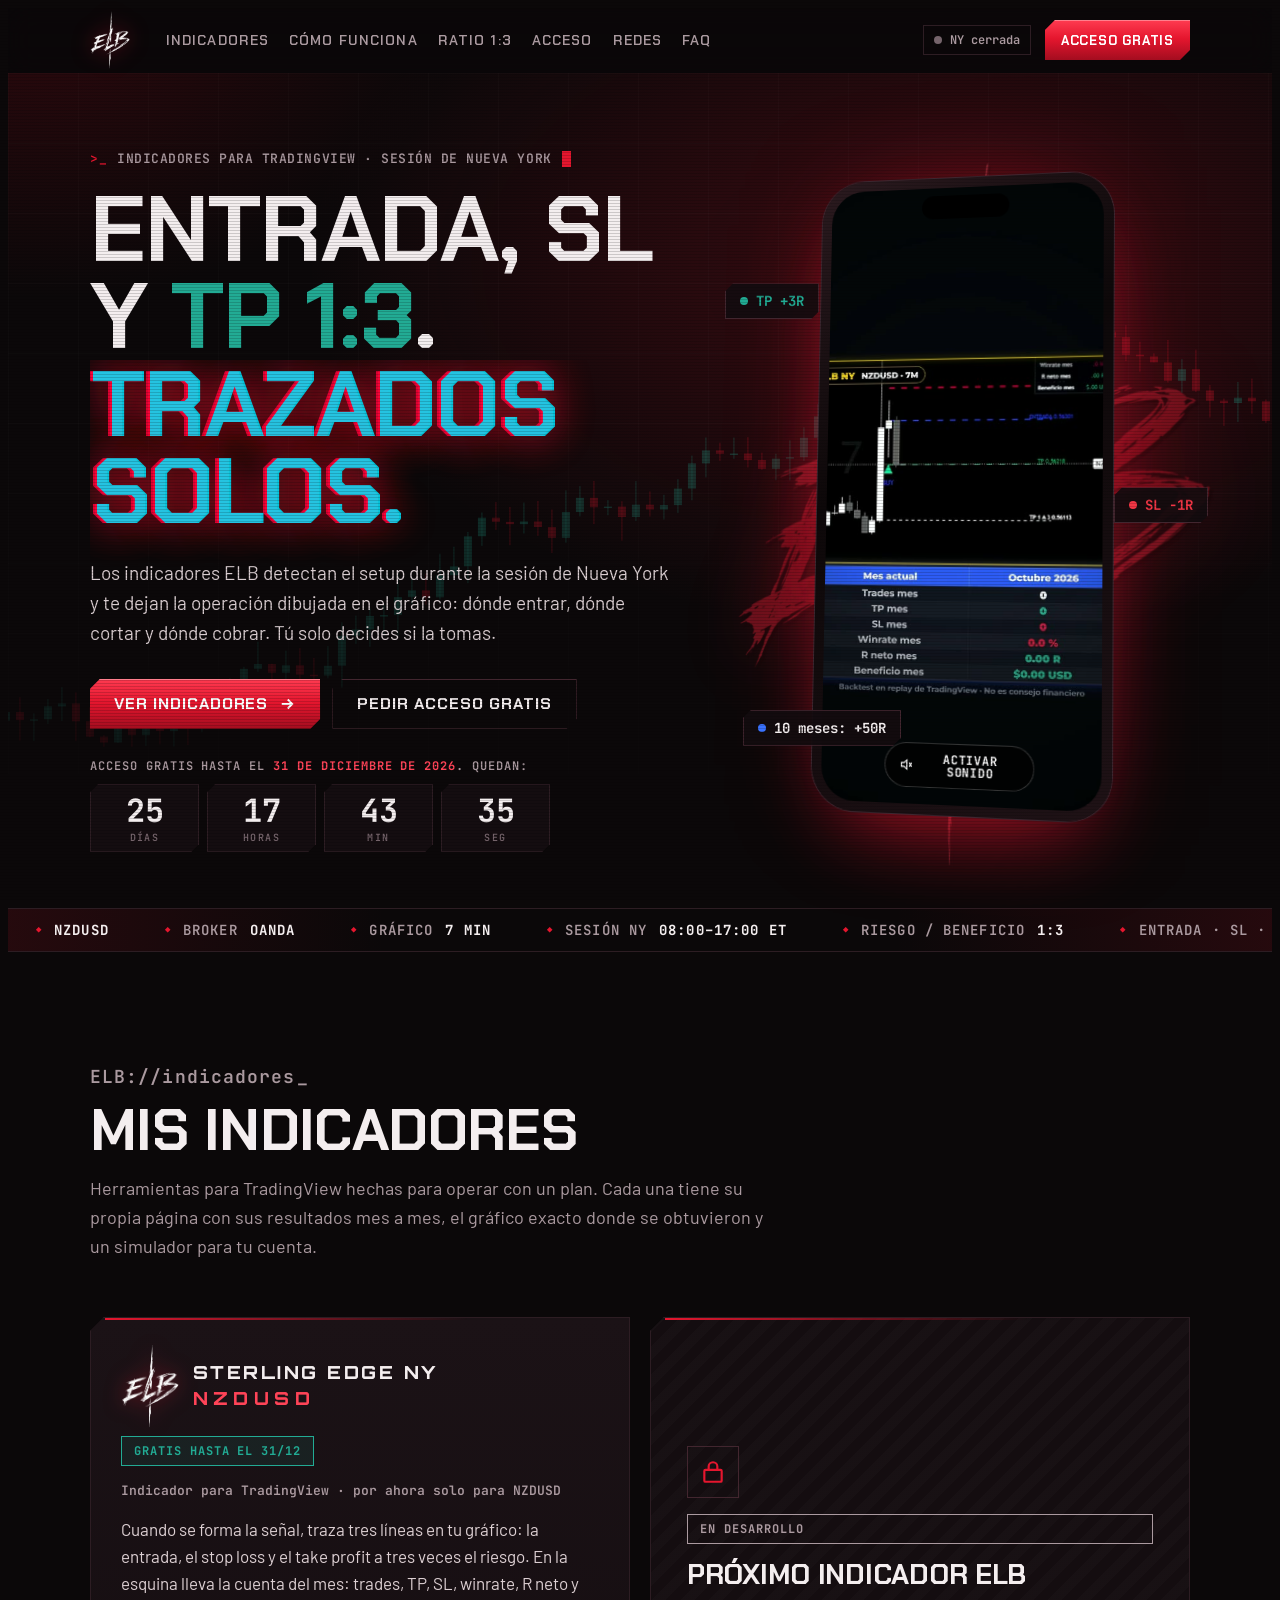
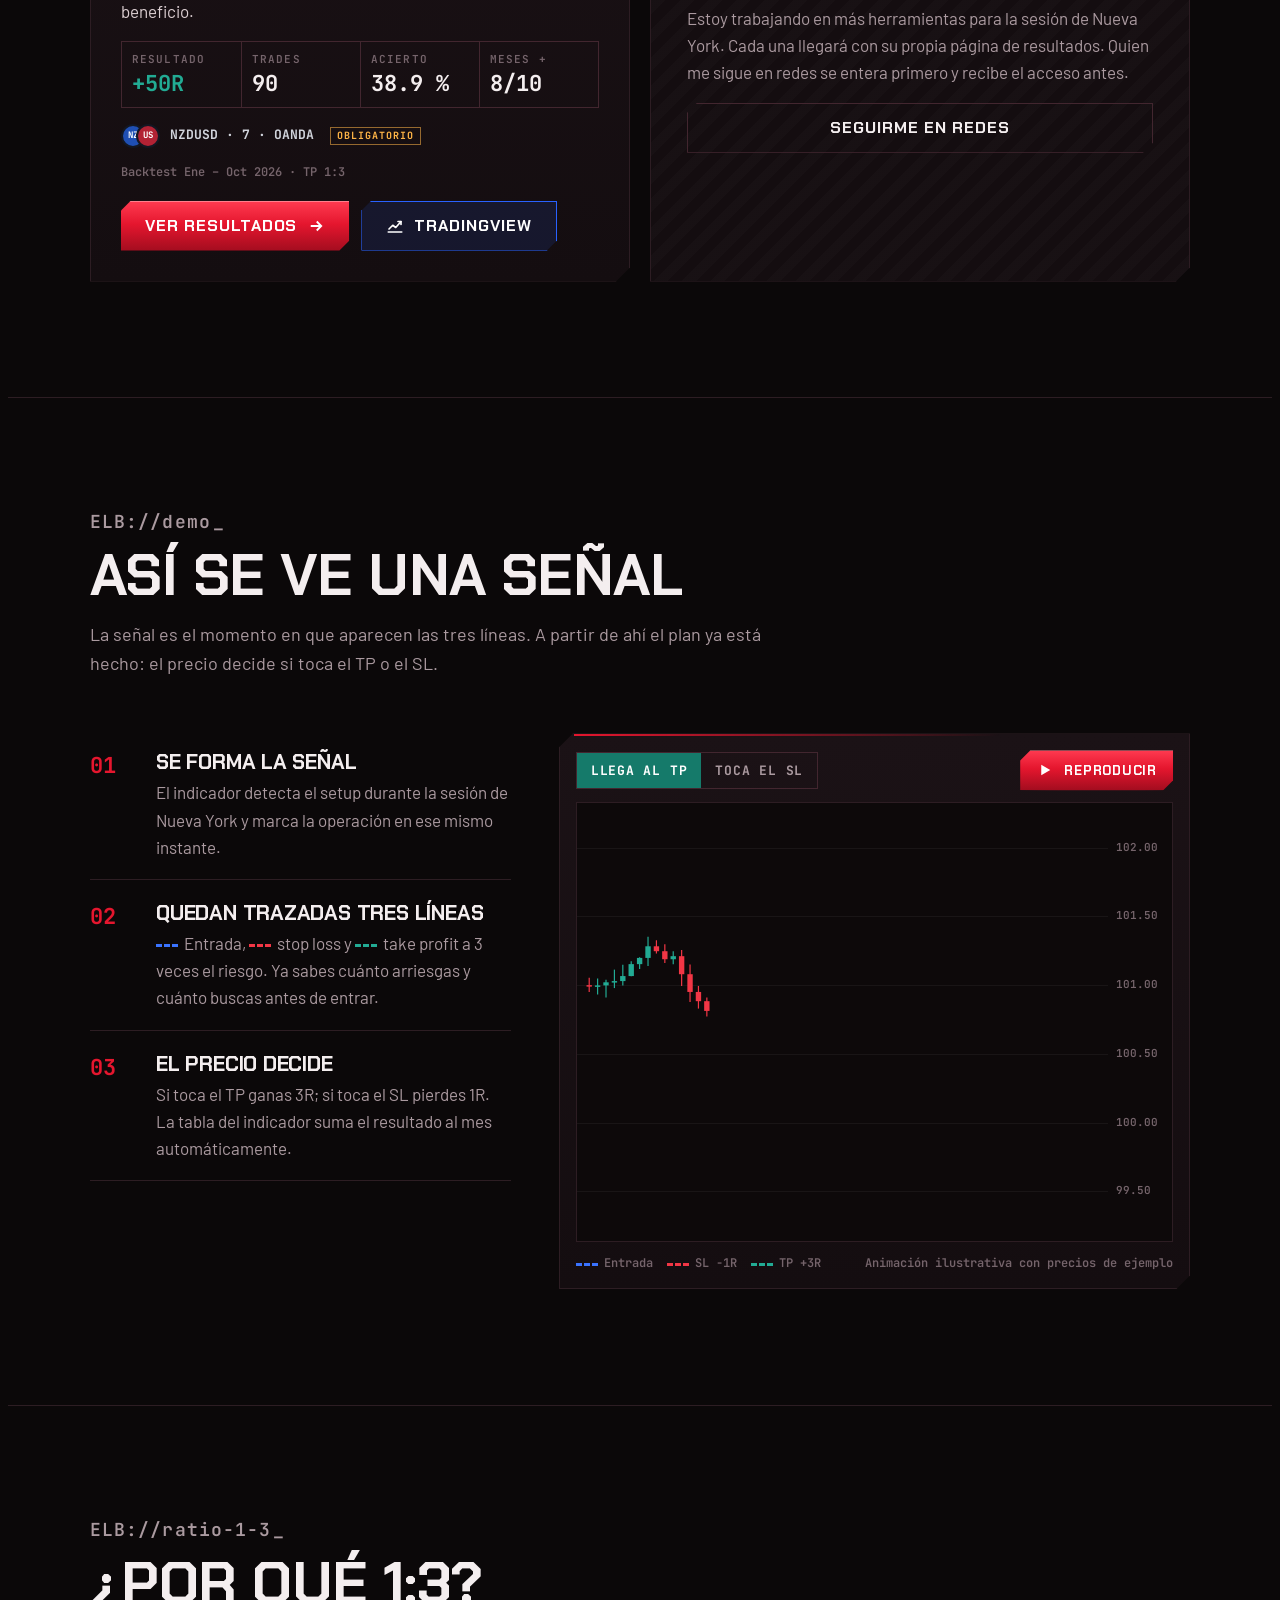
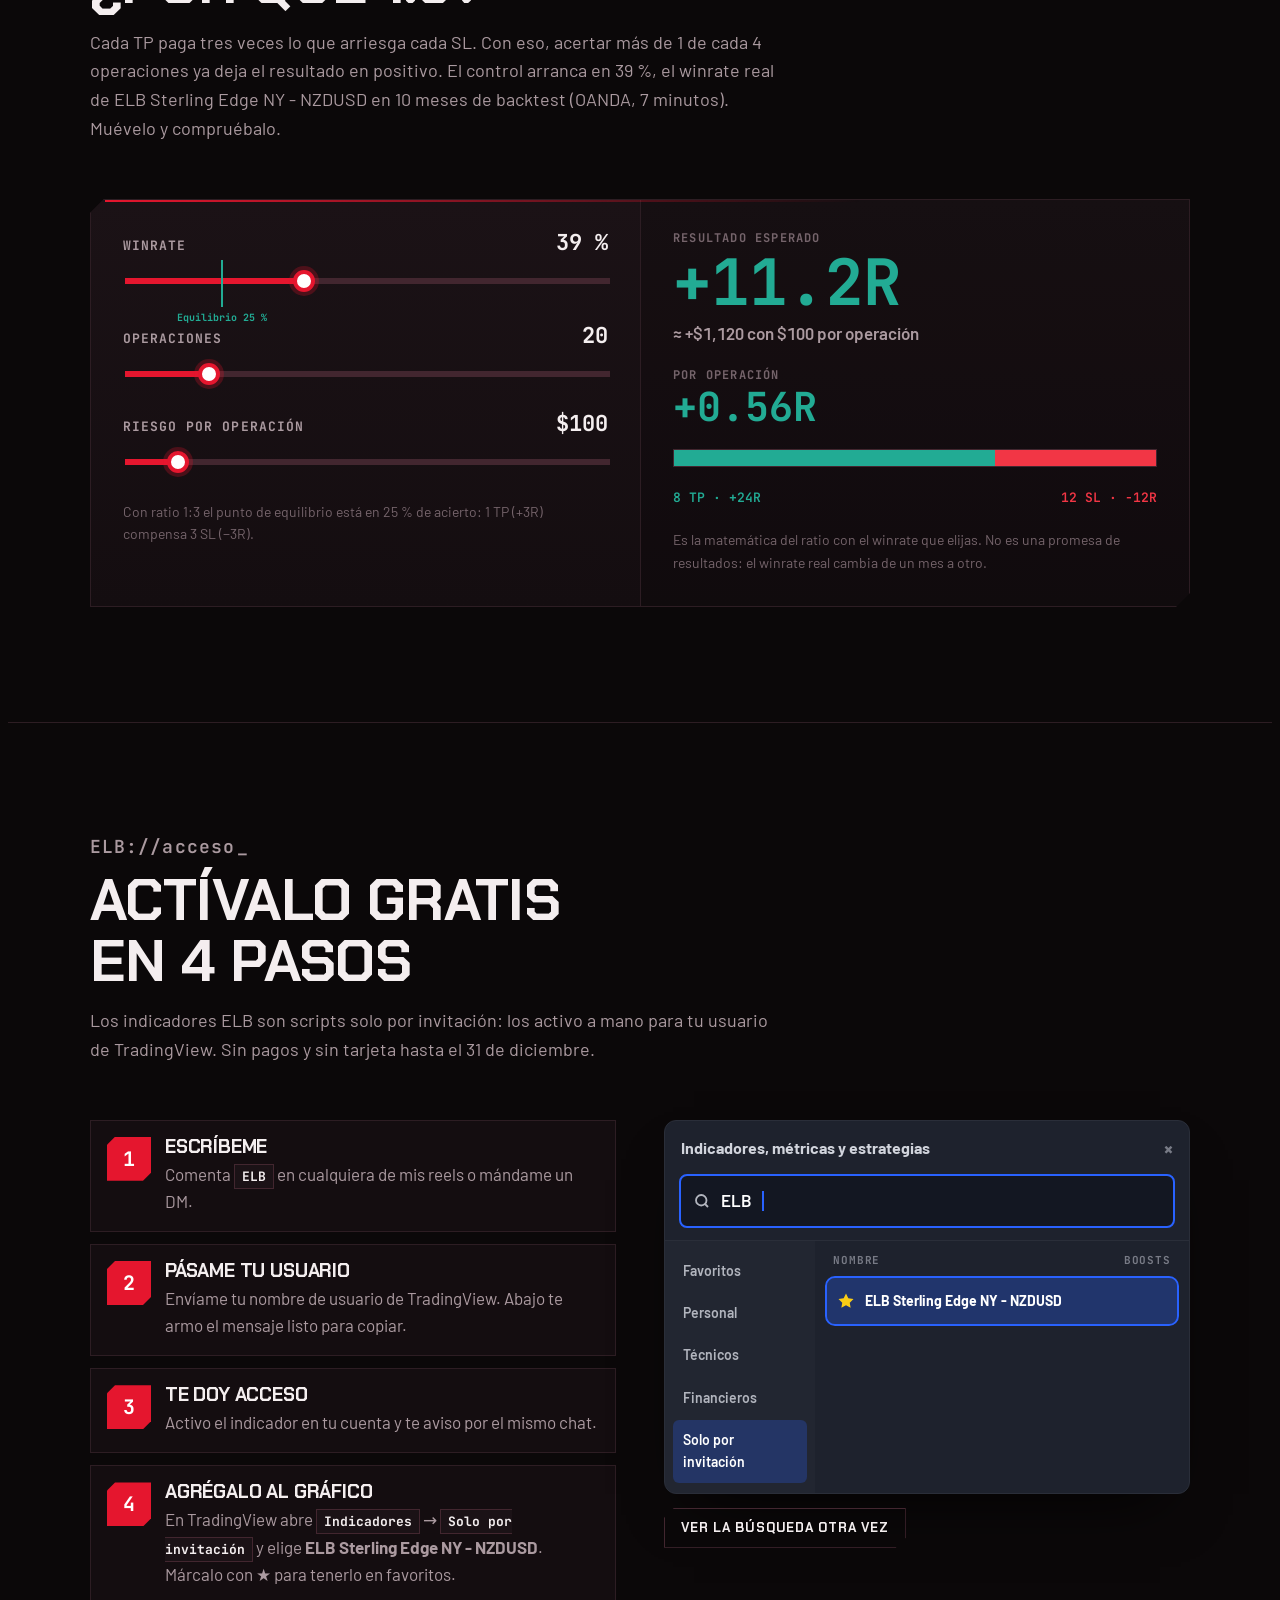
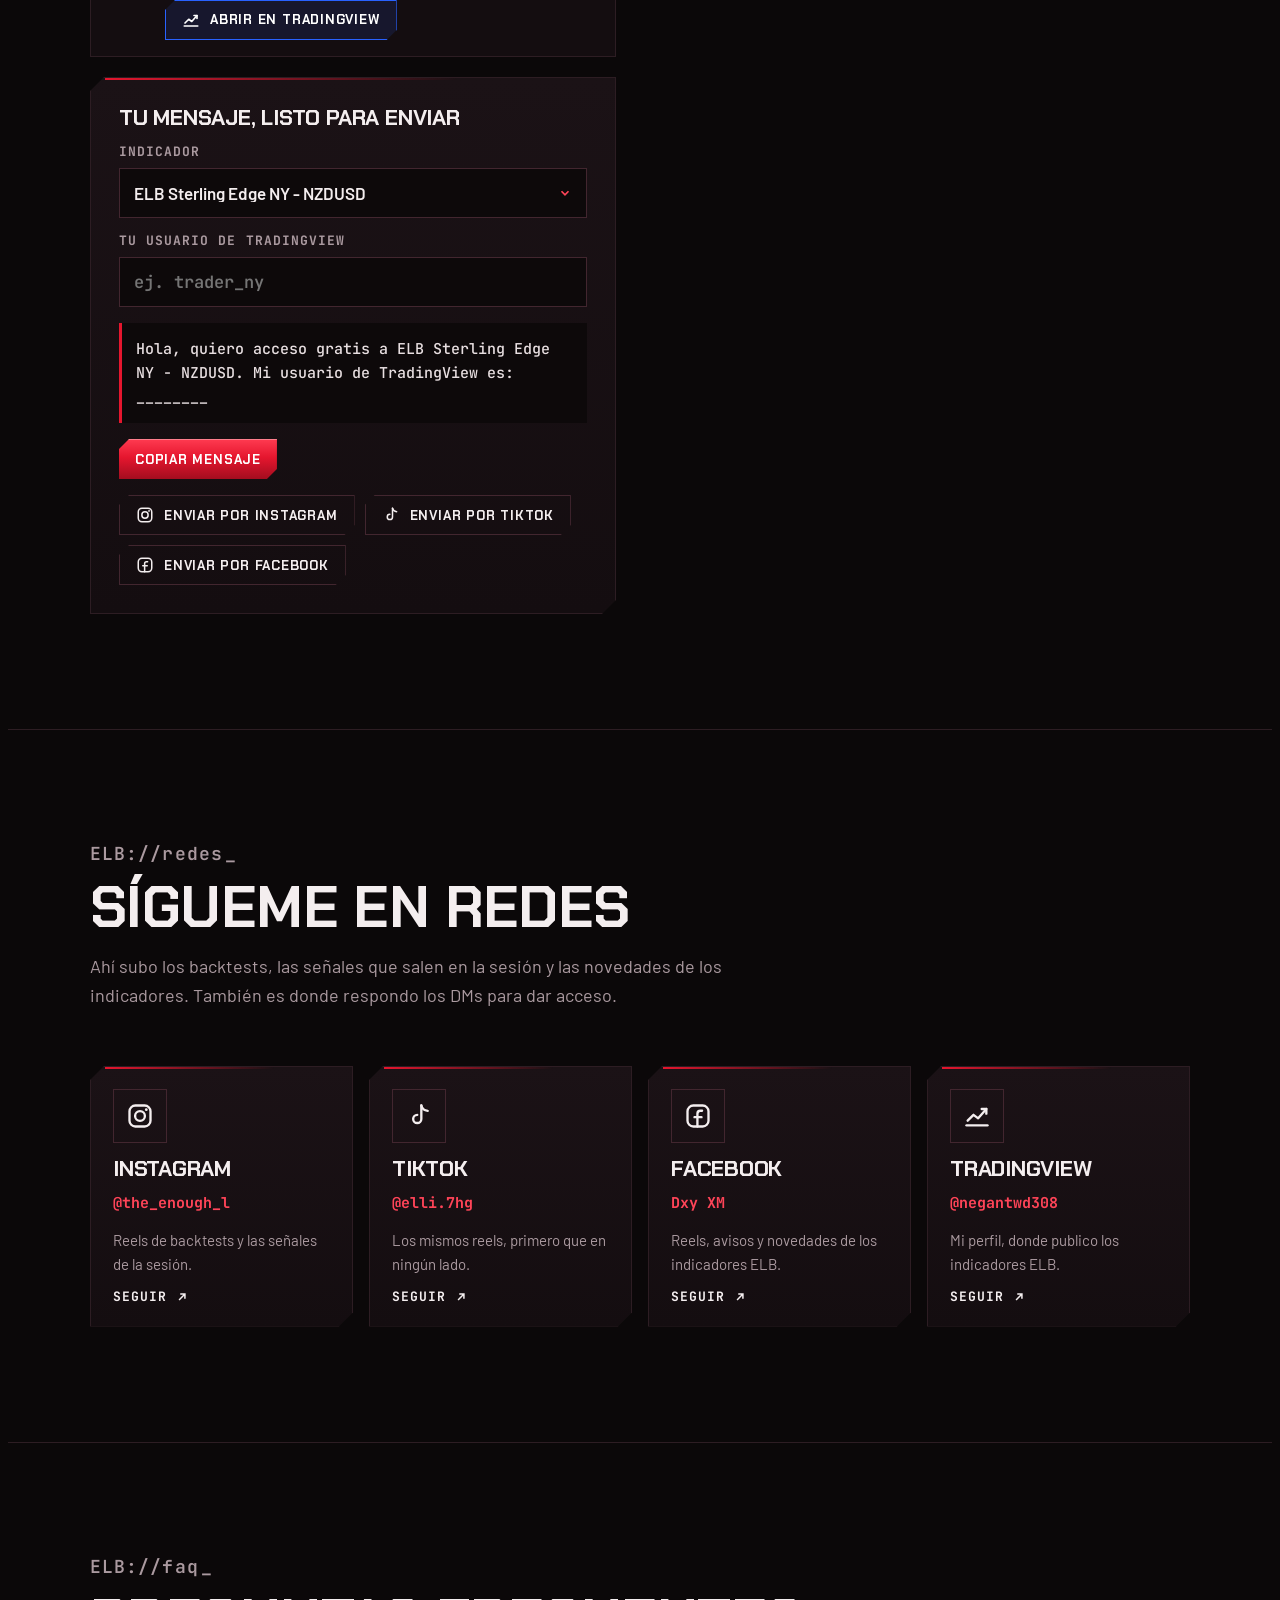
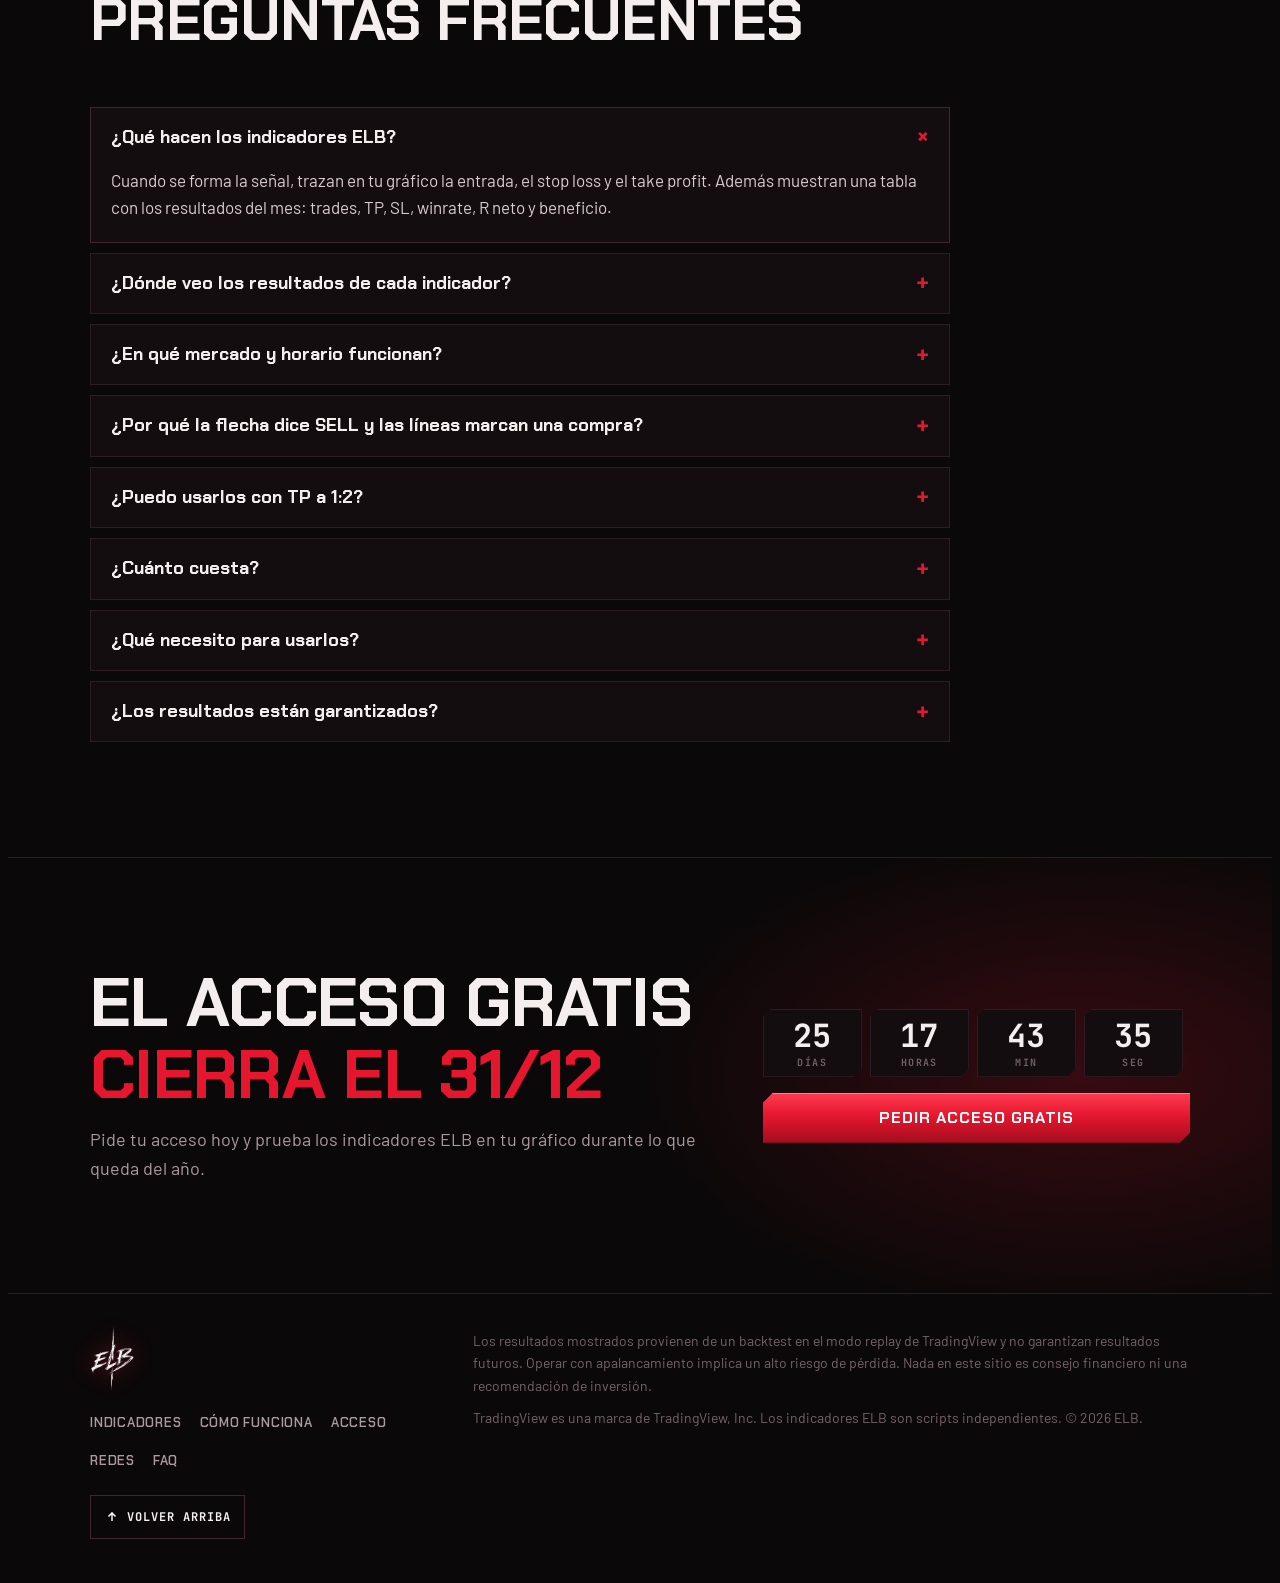
==== commit e011a35c: "Versiones en los enlaces de assets/ para evitar copias viejas en cache Co-Authored-By: Claude Opus 5" ====
--- a/index.html
+++ b/index.html
@@ -22,7 +22,7 @@
 <link rel="preconnect" href="https://fonts.googleapis.com">
 <link rel="preconnect" href="https://fonts.gstatic.com" crossorigin>
 <link href="https://fonts.googleapis.com/css2?family=Barlow:wght@400;500;600;700&family=Chakra+Petch:wght@500;600;700&family=JetBrains+Mono:wght@400;600;700&family=Orbitron:wght@800;900&display=swap" rel="stylesheet">
-<link rel="stylesheet" href="assets/elb.css">
+<link rel="stylesheet" href="assets/elb.css?v=5eab5085">
 </head>
 <body>
 
@@ -419,9 +419,9 @@
   </div>
 </footer>
 
-<script src="assets/datos.js"></script>
-<script src="assets/comun.js"></script>
-<script src="assets/inicio.js"></script>
-<script src="assets/movimiento.js"></script>
+<script src="assets/datos.js?v=36fcd735"></script>
+<script src="assets/comun.js?v=a9e4903b"></script>
+<script src="assets/inicio.js?v=226e75af"></script>
+<script src="assets/movimiento.js?v=faffb5d0"></script>
 </body>
 </html>
--- a/assets/elb.css
+++ b/assets/elb.css
@@ -98,7 +98,7 @@
 /* the ELB brush logo: white strokes with a red glow; the RGB-split glitch reuses the logo as a mask */
 .logo { position: relative; display: inline-block; flex: none; line-height: 0; }
 .logo img { display: block; height: 58px; width: auto; margin-block: -4px; filter: drop-shadow(0 0 10px rgba(229, 22, 46, 0.6)); }
-.logo::before, .logo::after { content: ""; position: absolute; inset: 0; opacity: 0; pointer-events: none; -webkit-mask: url(media/elb-logo.png) center / contain no-repeat; mask: url(media/elb-logo.png) center / contain no-repeat; }
+.logo::before, .logo::after { content: ""; position: absolute; inset: 0; opacity: 0; pointer-events: none; -webkit-mask: url(../media/elb-logo.png) center / contain no-repeat; mask: url(../media/elb-logo.png) center / contain no-repeat; }
 .logo::before { background: #ff003c; transform: translate(-2px, 0); }
 .logo::after { background: #00e5ff; transform: translate(2px, 0); }
 .brand:hover .logo::before, .brand:hover .logo::after { opacity: .8; animation: glitch-a .9s steps(2) infinite; }
@@ -150,7 +150,7 @@
   transform: translate(-50%, -50%) perspective(900px) rotateY(var(--ry, -14deg)) rotateX(var(--rx, 6deg));
   transition: transform .6s cubic-bezier(.2, .7, .2, 1);
 }
-.giant-logo { position: absolute; inset: 0; background: linear-gradient(165deg, rgba(255, 110, 128, 0.5), rgba(229, 22, 46, 0.38) 50%, rgba(255, 80, 100, 0.48)); -webkit-mask: url(media/elb-logo.png) center / contain no-repeat; mask: url(media/elb-logo.png) center / contain no-repeat; }
+.giant-logo { position: absolute; inset: 0; background: linear-gradient(165deg, rgba(255, 110, 128, 0.5), rgba(229, 22, 46, 0.38) 50%, rgba(255, 80, 100, 0.48)); -webkit-mask: url(../media/elb-logo.png) center / contain no-repeat; mask: url(../media/elb-logo.png) center / contain no-repeat; }
 .hero-grid { display: grid; grid-template-columns: minmax(0, 1.12fr) minmax(0, 0.88fr); gap: clamp(28px, 5vw, 64px); align-items: center; }
 .eyebrow { font: 600 13px/1.4 var(--f-mono); color: var(--muted); letter-spacing: 0.04em; text-transform: uppercase; display: flex; gap: 10px; align-items: center; }
 .prompt { color: var(--red); }
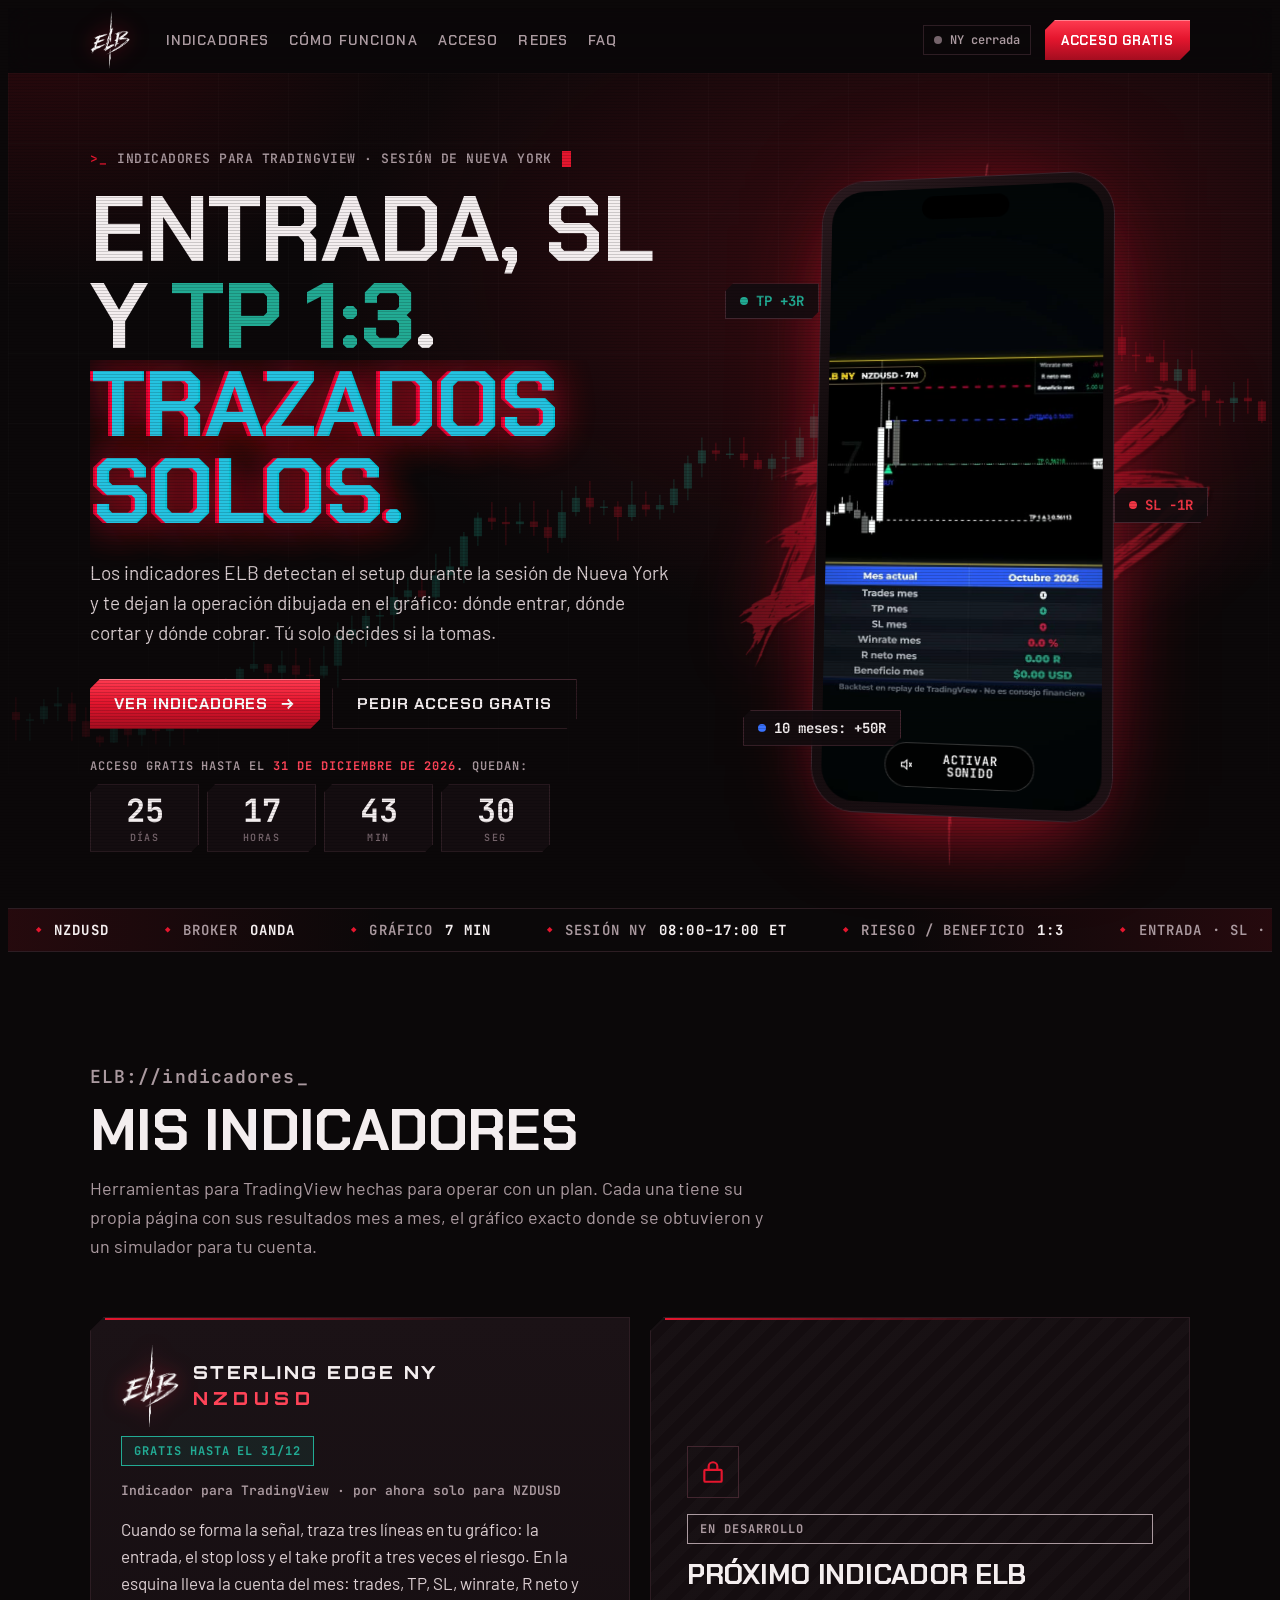
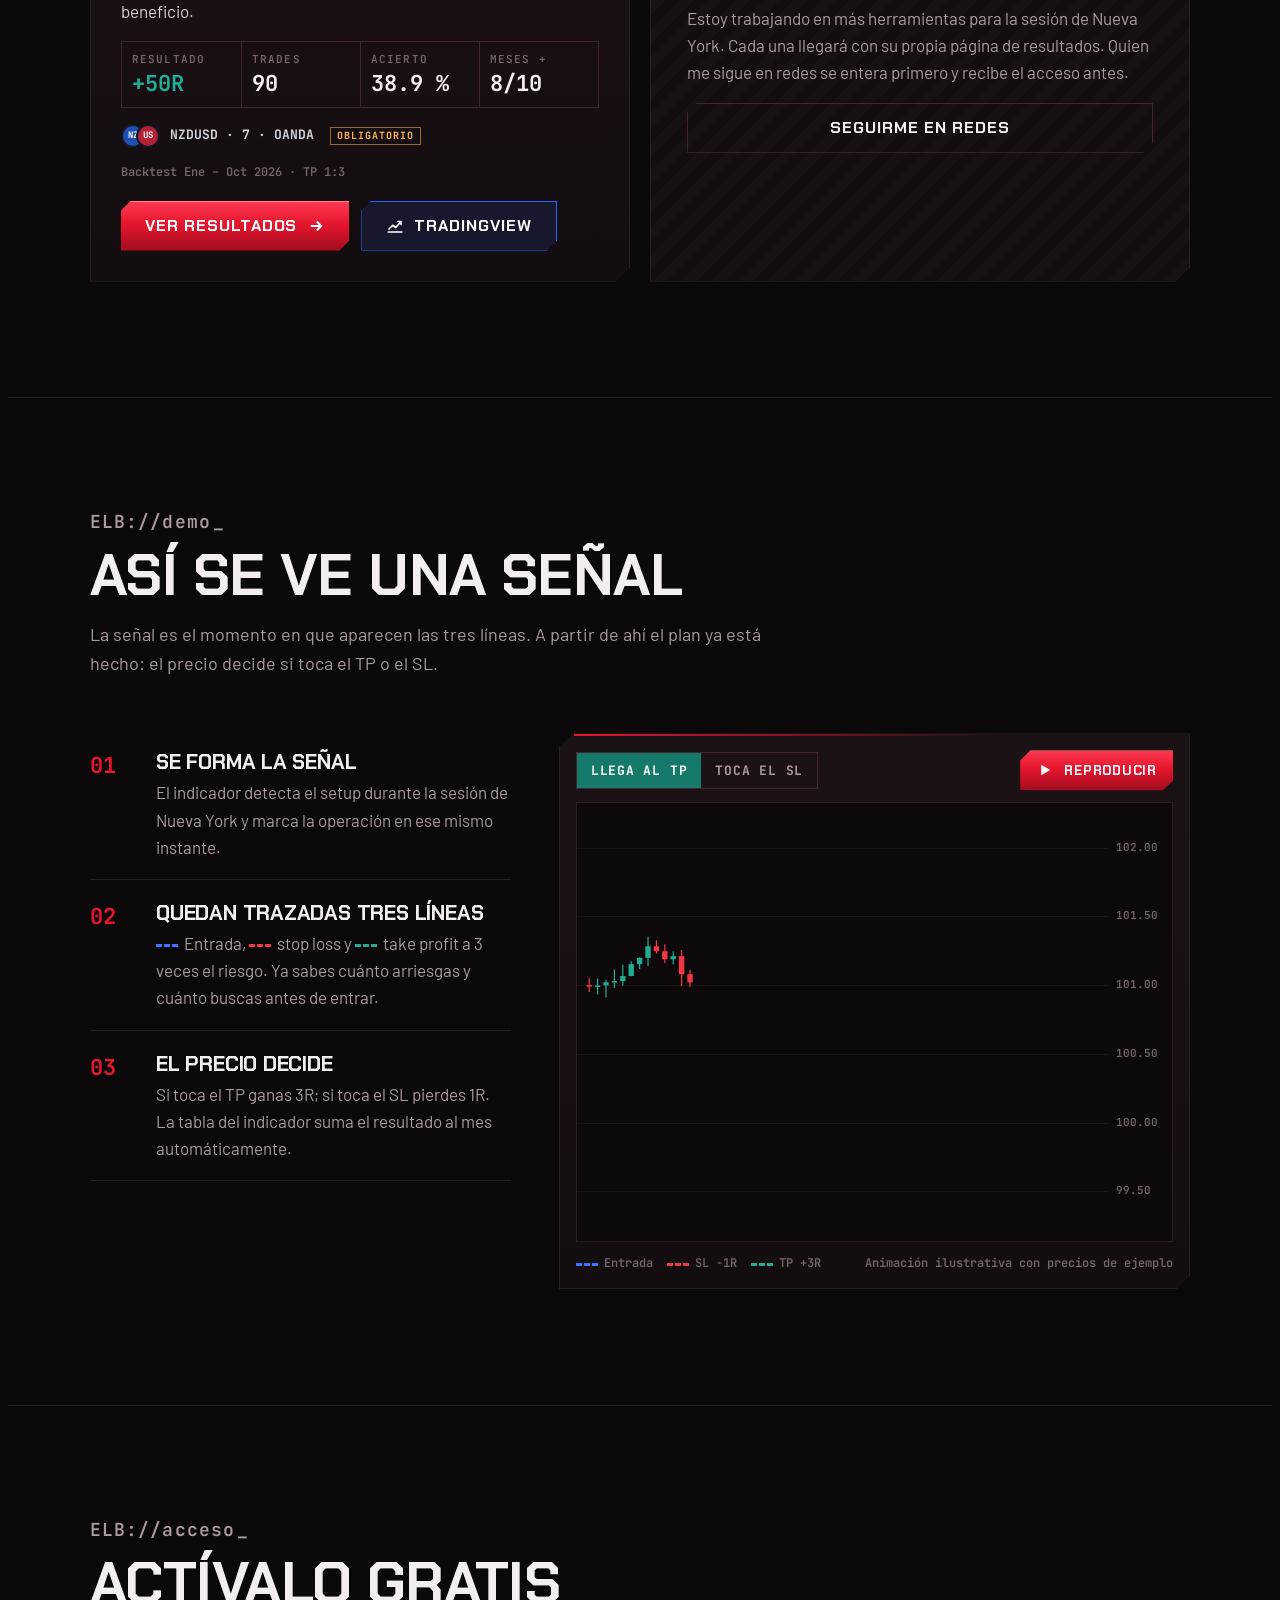
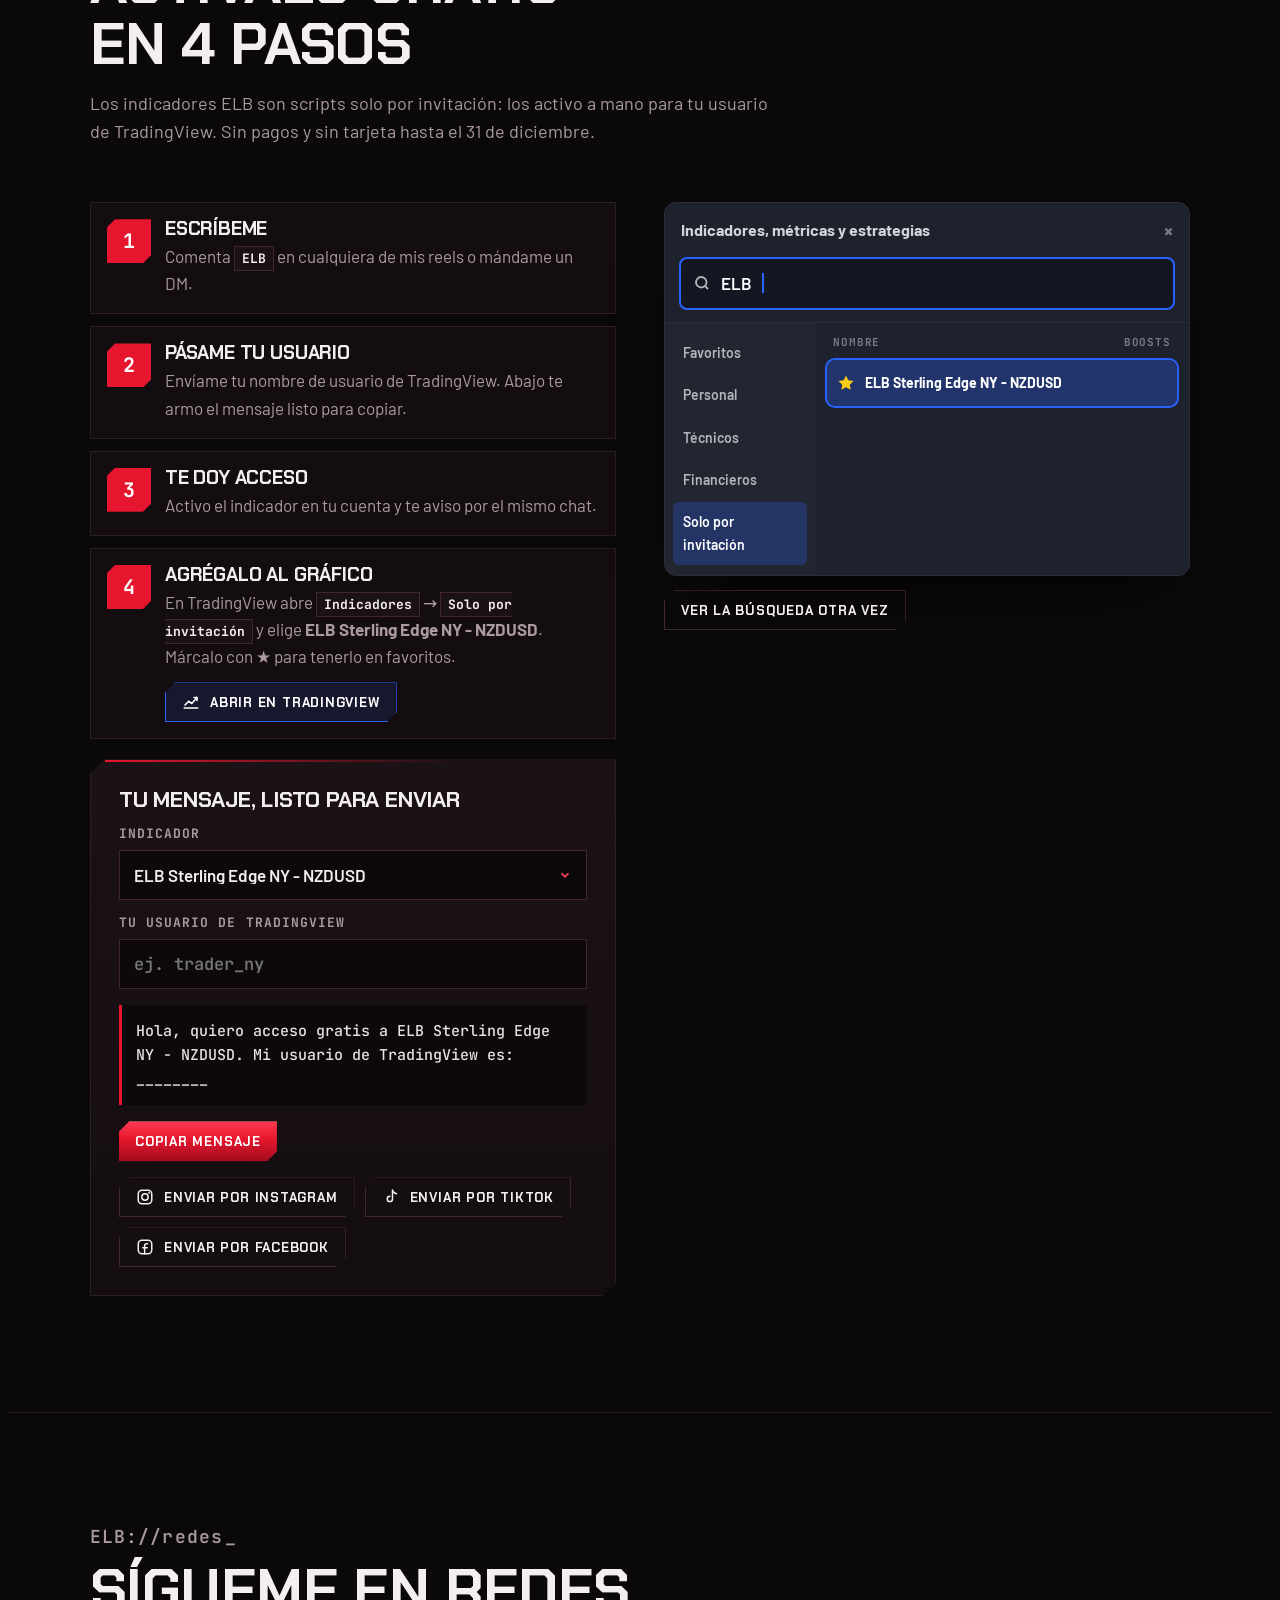
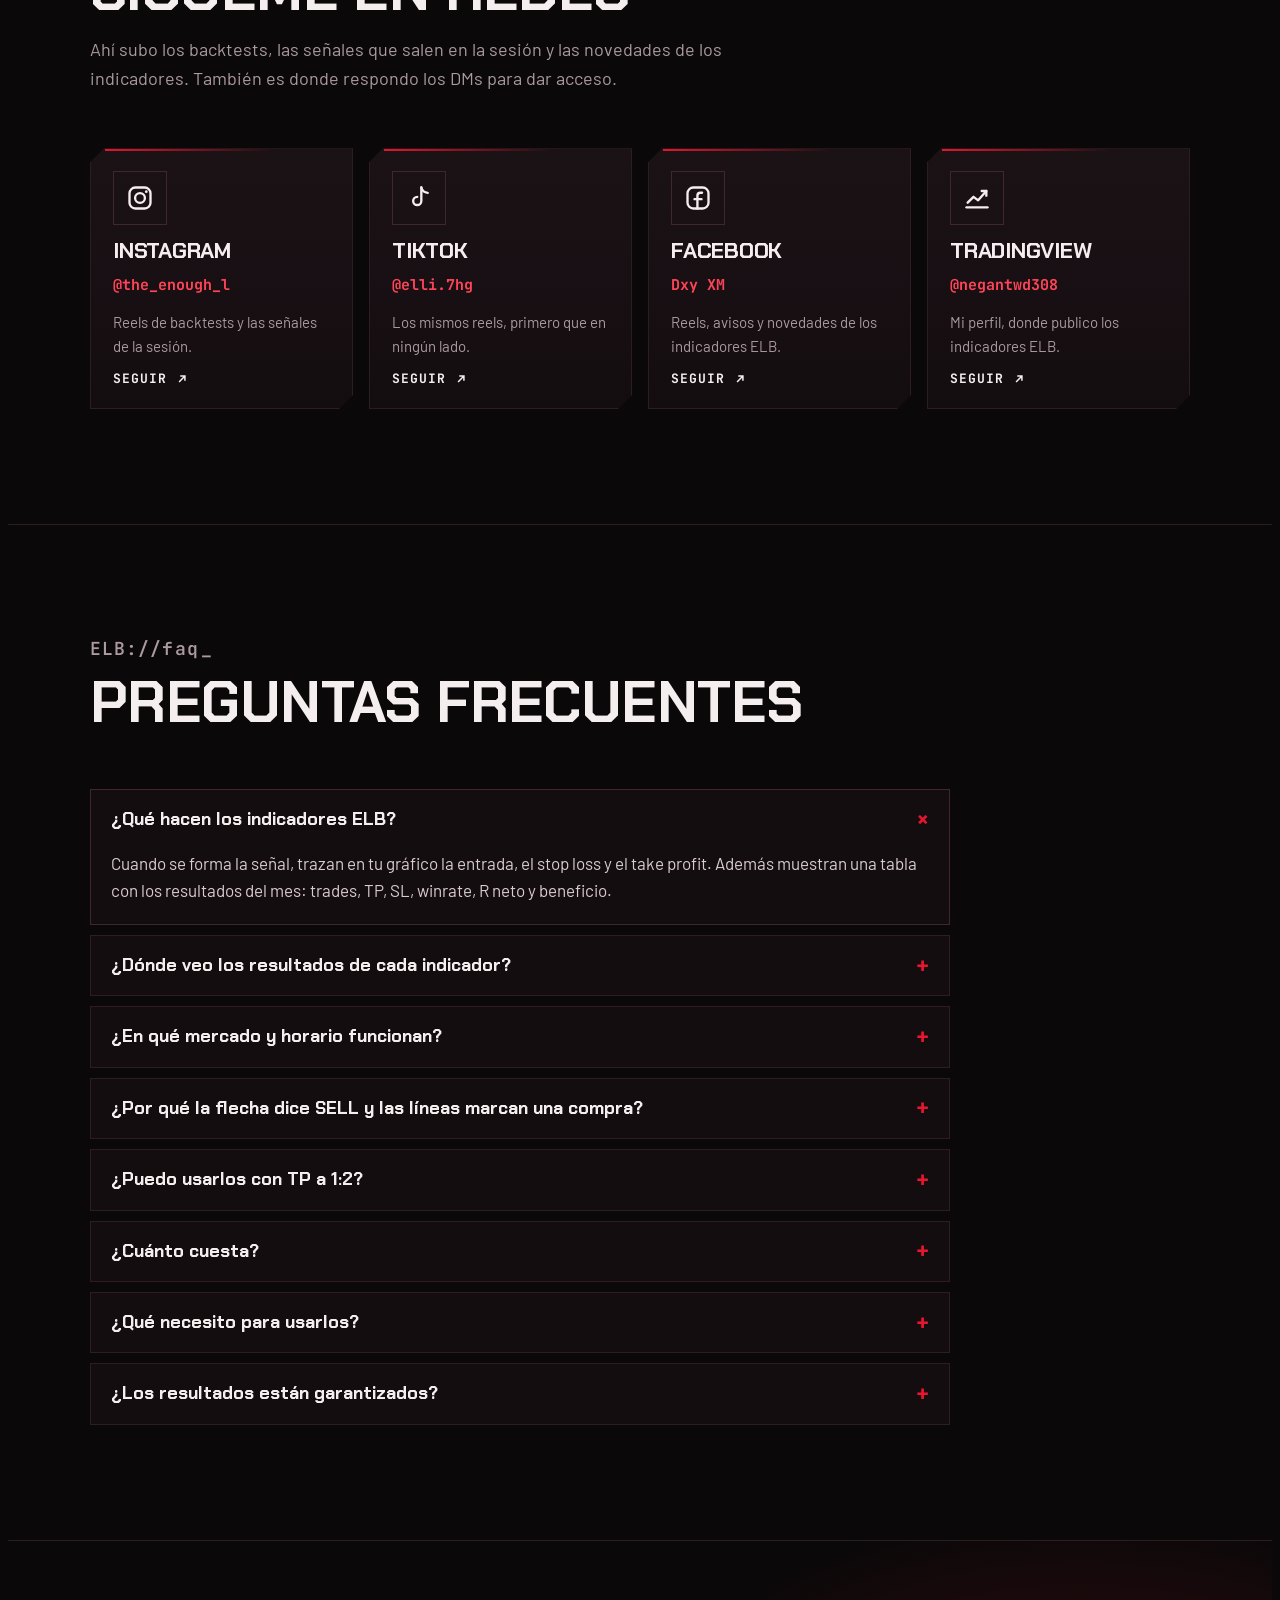
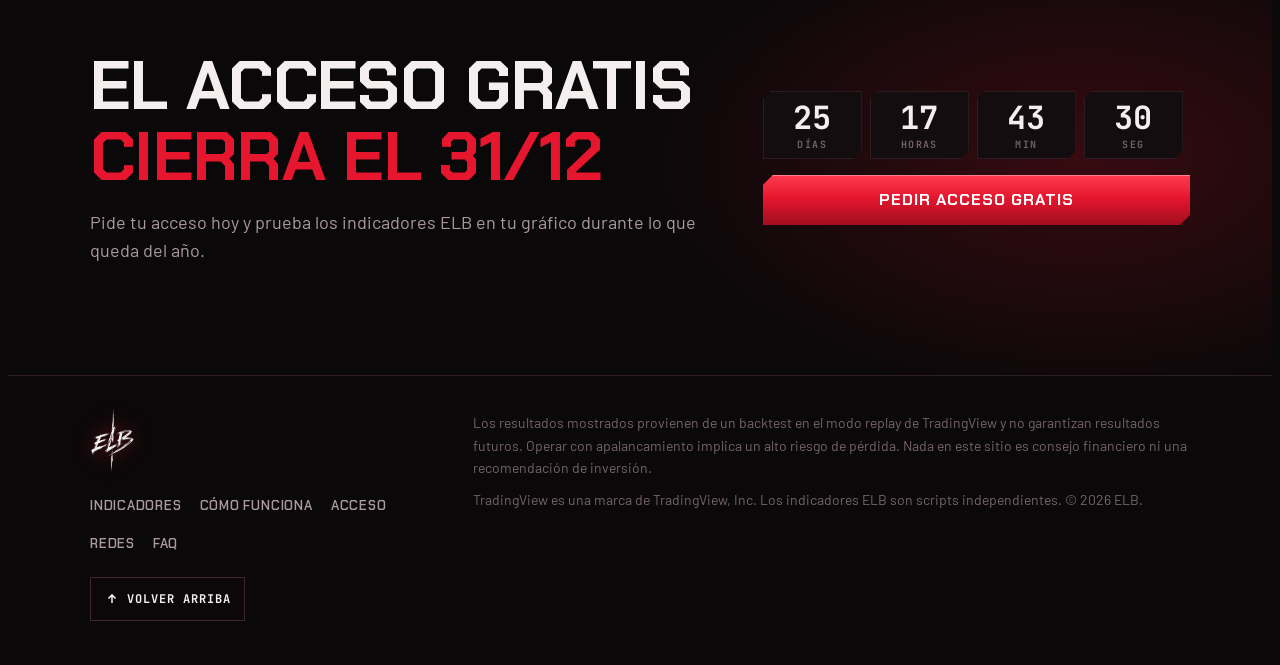
==== commit 35ae3dee: ""¿Por qué 1:3?" pasa a la pagina de cada indicador - Se quita del inicio y del menu: usaba el winrat" ====
--- a/index.html
+++ b/index.html
@@ -22,7 +22,7 @@
 <link rel="preconnect" href="https://fonts.googleapis.com">
 <link rel="preconnect" href="https://fonts.gstatic.com" crossorigin>
 <link href="https://fonts.googleapis.com/css2?family=Barlow:wght@400;500;600;700&family=Chakra+Petch:wght@500;600;700&family=JetBrains+Mono:wght@400;600;700&family=Orbitron:wght@800;900&display=swap" rel="stylesheet">
-<link rel="stylesheet" href="assets/elb.css?v=5eab5085">
+<link rel="stylesheet" href="assets/elb.css?v=b26f43b4">
 </head>
 <body>
 
@@ -37,7 +37,6 @@
     <nav class="nav-links" aria-label="Secciones">
       <a href="#indicadores">Indicadores</a>
       <a href="#como-funciona">Cómo funciona</a>
-      <a href="#calculadora">Ratio 1:3</a>
       <a href="#acceso">Acceso</a>
       <a href="#redes">Redes</a>
       <a href="#faq">FAQ</a>
@@ -57,10 +56,9 @@
     <nav class="wrap" aria-label="Secciones (móvil)">
       <a href="#indicadores">Indicadores <span>01</span></a>
       <a href="#como-funciona">Cómo funciona <span>02</span></a>
-      <a href="#calculadora">Ratio 1:3 <span>03</span></a>
-      <a href="#acceso">Acceso gratis <span>04</span></a>
-      <a href="#redes">Redes <span>05</span></a>
-      <a href="#faq">FAQ <span>06</span></a>
+      <a href="#acceso">Acceso gratis <span>03</span></a>
+      <a href="#redes">Redes <span>04</span></a>
+      <a href="#faq">FAQ <span>05</span></a>
     </nav>
   </div>
 </header>
@@ -213,52 +211,6 @@
     </div>
   </section>
 
-  <!-- ================= CALCULADORA ================= -->
-  <section class="sec" id="calculadora">
-    <div class="wrap">
-      <header class="sec-head">
-        <p class="kicker">ELB://ratio-1-3</p>
-        <h2>¿Por qué 1:3?</h2>
-        <p>Cada TP paga tres veces lo que arriesga cada SL. Con eso, acertar más de 1 de cada 4 operaciones ya deja el resultado en positivo. El control arranca en 39 %, el winrate real de ELB Sterling Edge NY - NZDUSD en 10 meses de backtest (OANDA, 7 minutos). Muévelo y compruébalo.</p>
-      </header>
-
-      <div class="ticket calc">
-        <div class="calc-in">
-          <div class="field">
-            <div class="field-top"><label for="wr">Winrate</label><output id="wrOut" for="wr" class="num">60 %</output></div>
-            <div class="range-wrap">
-              <input id="wr" type="range" min="10" max="90" step="1" value="39" aria-describedby="beNote">
-              <span class="be-mark" id="beMark" aria-hidden="true"><span>Equilibrio 25 %</span></span>
-            </div>
-          </div>
-          <div class="field">
-            <div class="field-top"><label for="ntr">Operaciones</label><output id="ntrOut" for="ntr" class="num">20</output></div>
-            <input id="ntr" type="range" min="5" max="100" step="1" value="20">
-          </div>
-          <div class="field">
-            <div class="field-top"><label for="risk">Riesgo por operación</label><output id="riskOut" for="risk" class="num">$100</output></div>
-            <input id="risk" type="range" min="10" max="1000" step="10" value="100">
-          </div>
-          <p class="calc-note" id="beNote">Con ratio 1:3 el punto de equilibrio está en 25 % de acierto: 1 TP (+3R) compensa 3 SL (−3R).</p>
-        </div>
-        <div class="calc-out" aria-live="polite">
-          <div class="big-out">
-            <span class="lbl">Resultado esperado</span>
-            <span class="val num pos" id="totR">+28.0R</span>
-            <span class="sub num" id="totUsd">≈ +$2,800 con $100 por operación</span>
-          </div>
-          <div class="big-out">
-            <span class="lbl">Por operación</span>
-            <span class="val num pos" id="perR" style="font-size: clamp(28px, 4vw, 40px)">+1.40R</span>
-          </div>
-          <div class="wl-bar" aria-hidden="true"><span class="w" id="wlW" style="width: 80%"></span><span class="l" id="wlL" style="width: 20%"></span></div>
-          <div class="wl-legend num"><span id="wlWin" class="pos">12 TP · +36R</span><span id="wlLoss" class="neg">8 SL · −8R</span></div>
-          <p class="calc-note">Es la matemática del ratio con el winrate que elijas. No es una promesa de resultados: el winrate real cambia de un mes a otro.</p>
-        </div>
-      </div>
-    </div>
-  </section>
-
   <!-- ================= ACCESO ================= -->
   <section class="sec" id="acceso">
     <div class="wrap">
@@ -421,7 +373,7 @@
 
 <script src="assets/datos.js?v=36fcd735"></script>
 <script src="assets/comun.js?v=a9e4903b"></script>
-<script src="assets/inicio.js?v=226e75af"></script>
+<script src="assets/inicio.js?v=0136fd3e"></script>
 <script src="assets/movimiento.js?v=faffb5d0"></script>
 </body>
 </html>
--- a/assets/elb.css
+++ b/assets/elb.css
@@ -202,7 +202,7 @@
 .sec { padding-block: clamp(64px, 9vw, 120px); position: relative; }
 .sec + .sec { border-top: 1px solid var(--line); }
 .sec-head { display: grid; gap: 14px; max-width: 760px; margin-bottom: clamp(32px, 5vw, 56px); }
-.kicker { font: 600 13px/1 var(--f-mono); color: var(--red); letter-spacing: 0.06em; }
+.kicker { font: 600 13px/1 var(--f-mono); color: var(--red); letter-spacing: 0.06em; overflow-wrap: anywhere; } /* the decoding effect scrambles it into one long word */
 .sec-head :is(h2, .h2) { font-size: clamp(34px, 5vw, 58px); font-weight: 700; text-transform: uppercase; }
 .sec-head p { color: var(--muted); font-size: 18px; max-width: 38em; }
 
@@ -637,7 +637,8 @@
   .hero-cta .btn, .ind-actions .btn, .msg-actions .btn, .zone-links .btn, .step-link .btn { width: 100%; }
   .quick { display: grid; grid-template-columns: repeat(2, minmax(0, 1fr)); }
   .zone-nav .zn-name, .zn-sym { display: none; }
-  .zone-nav-in { justify-content: space-between; gap: 4px 12px; }
+  .zone-nav-in { justify-content: space-between; gap: 4px 10px; }
+  .zone-nav a { font-size: 12px; letter-spacing: 0.05em; }
   .acc-table { font-size: 13px; }
   .acc-table th, .acc-table td { padding: 7px 5px; }
   .mfull { display: none; } .mshort { display: inline; }
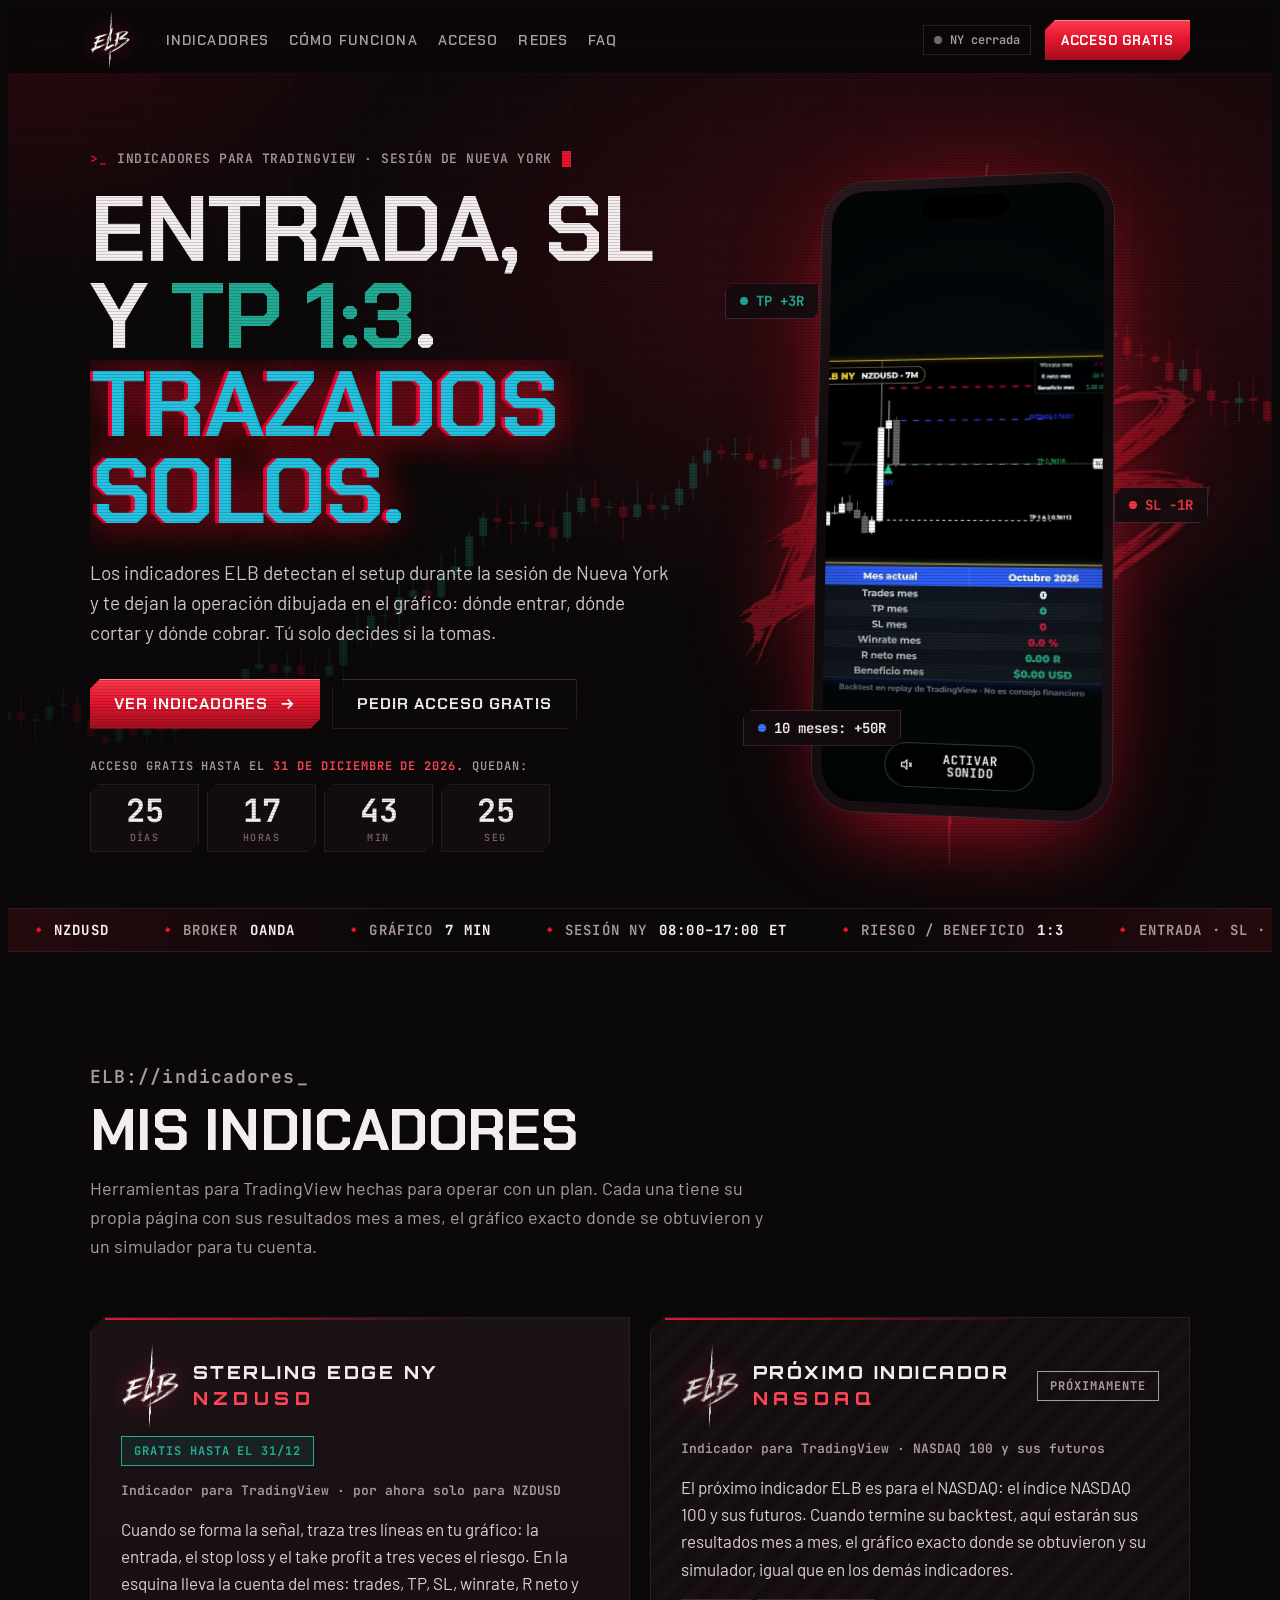
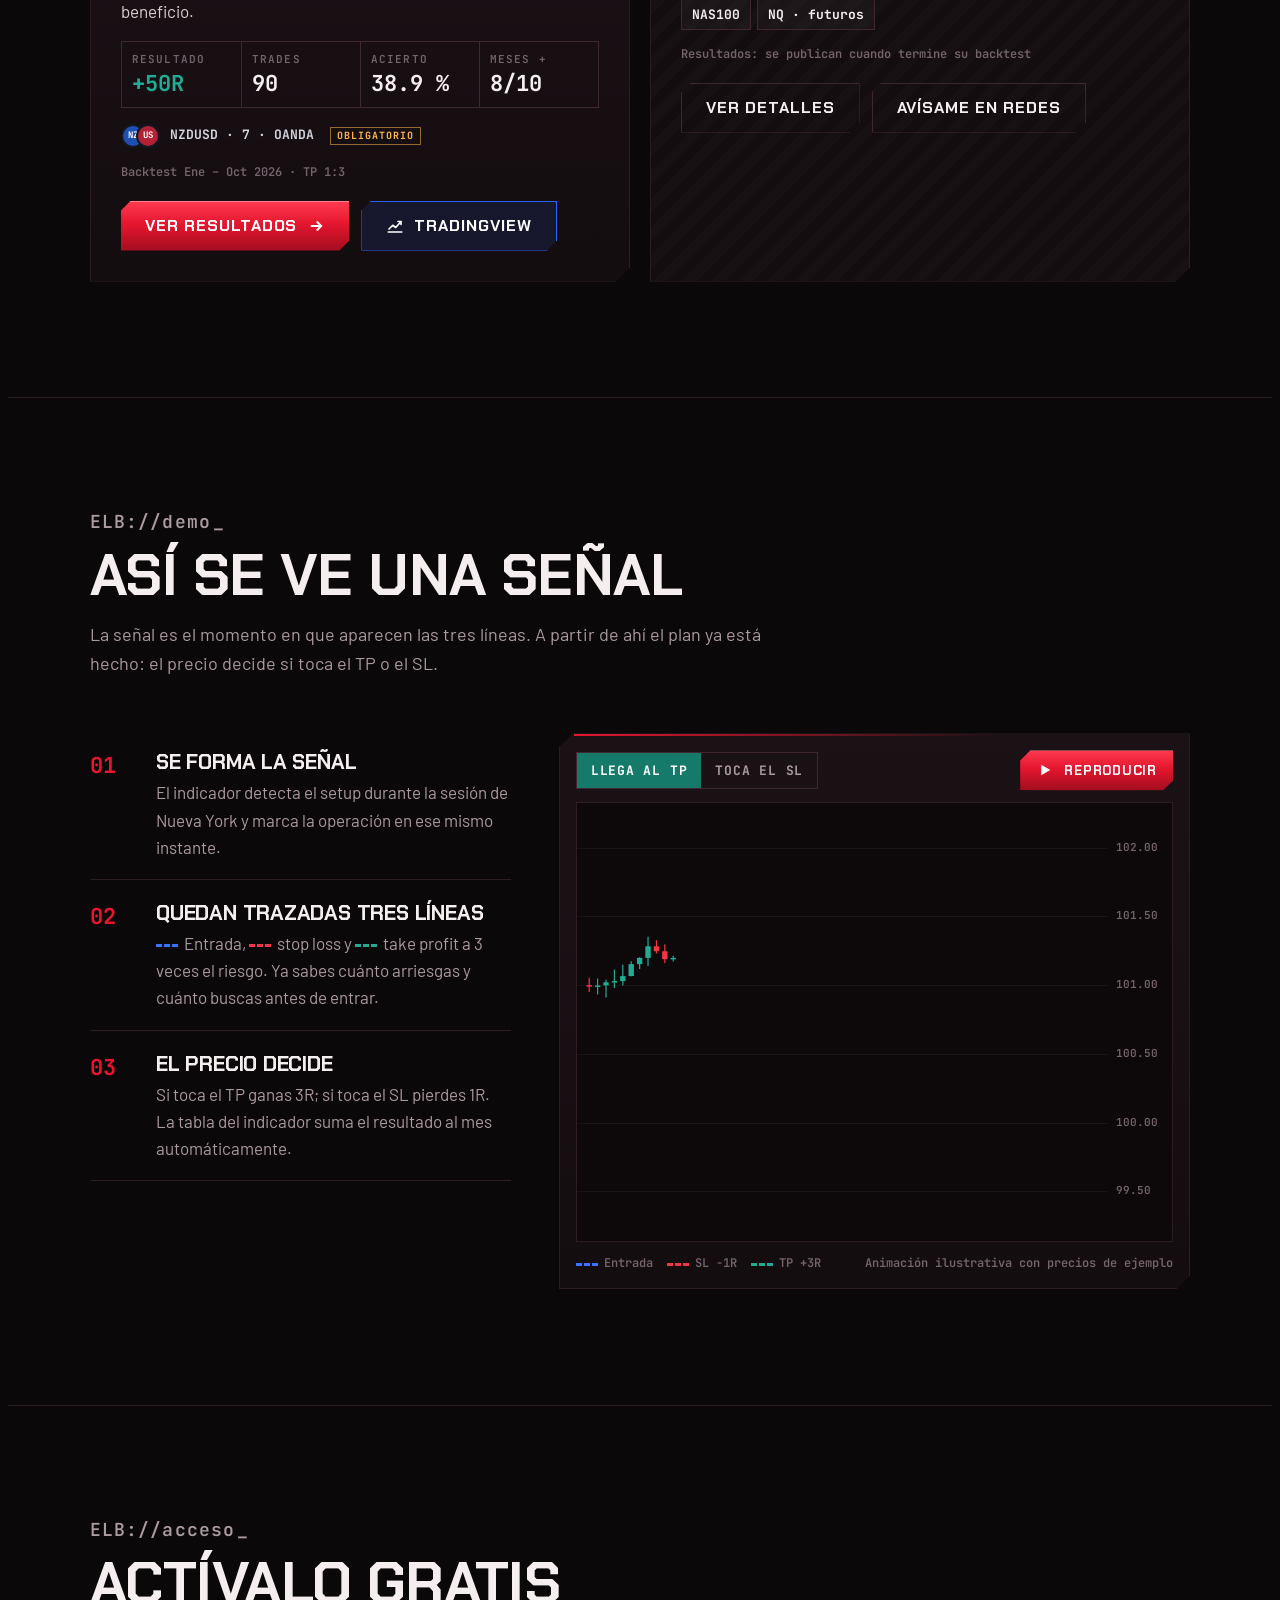
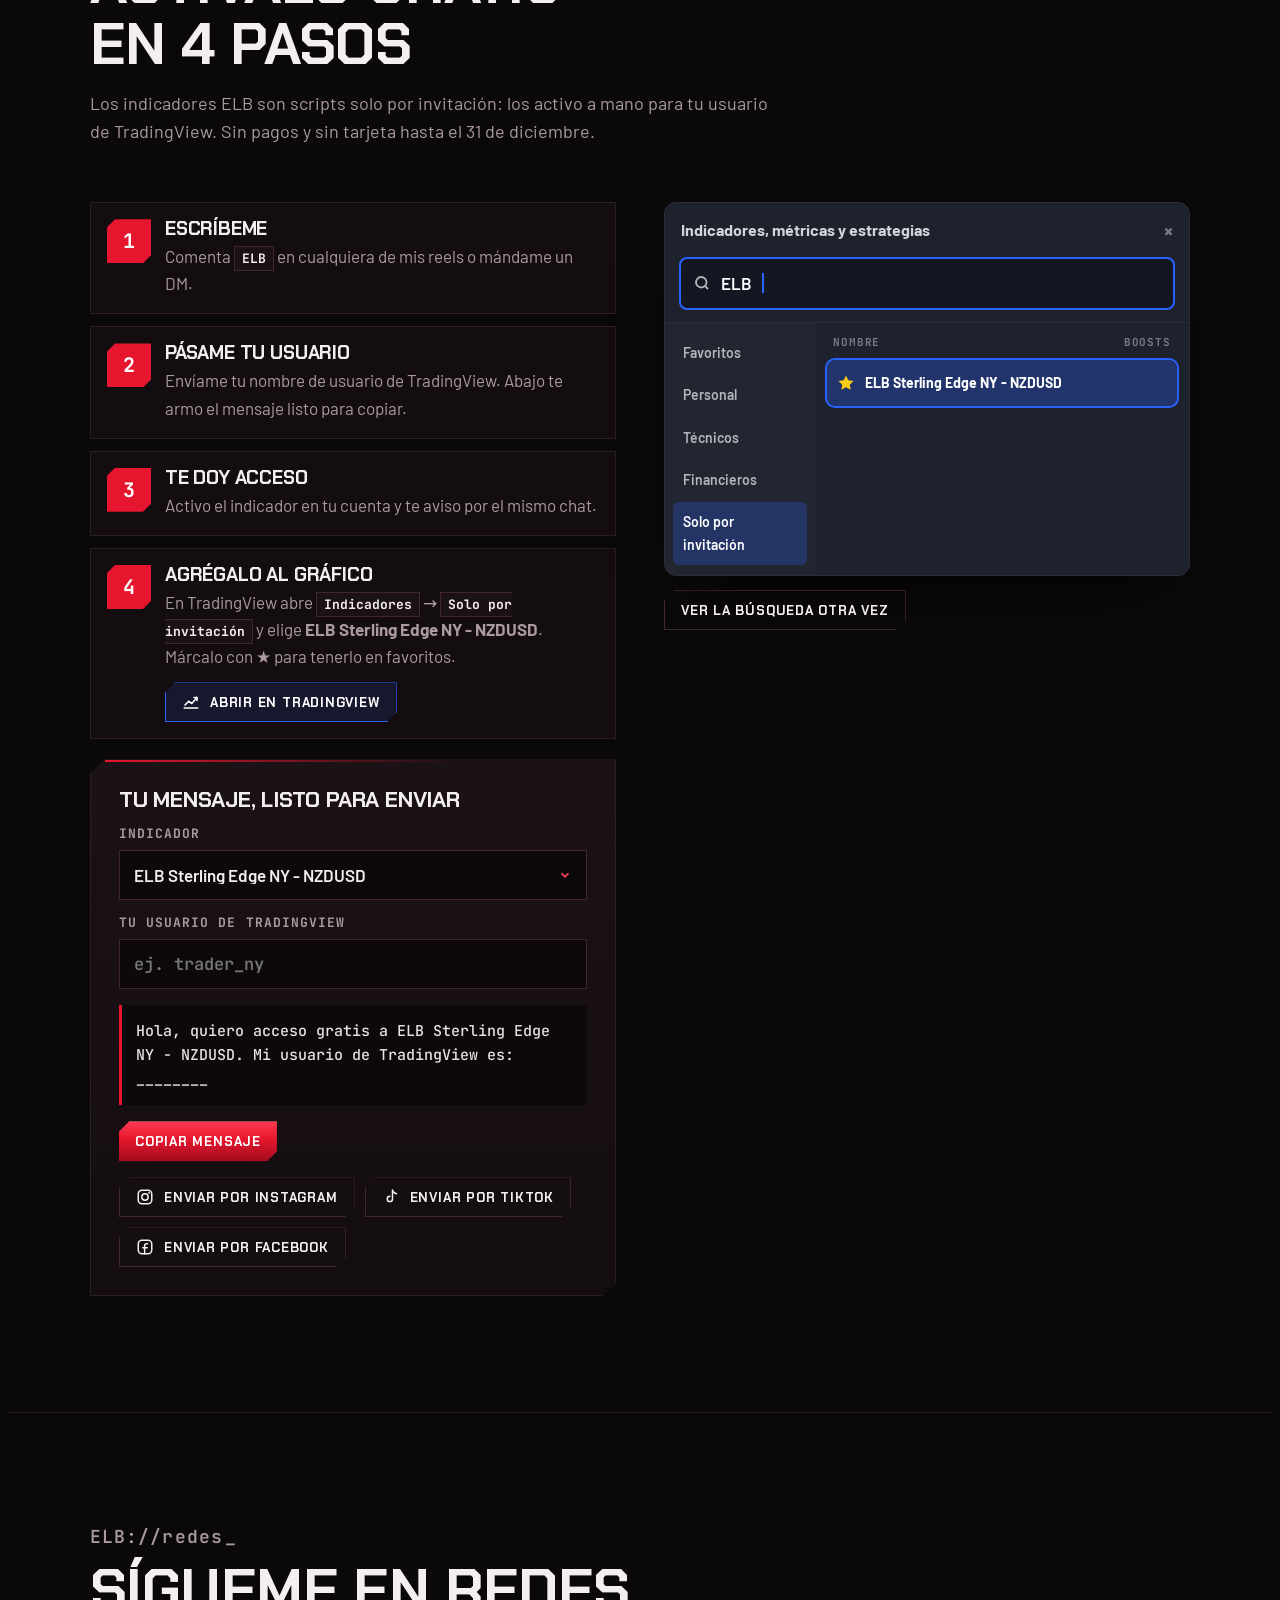
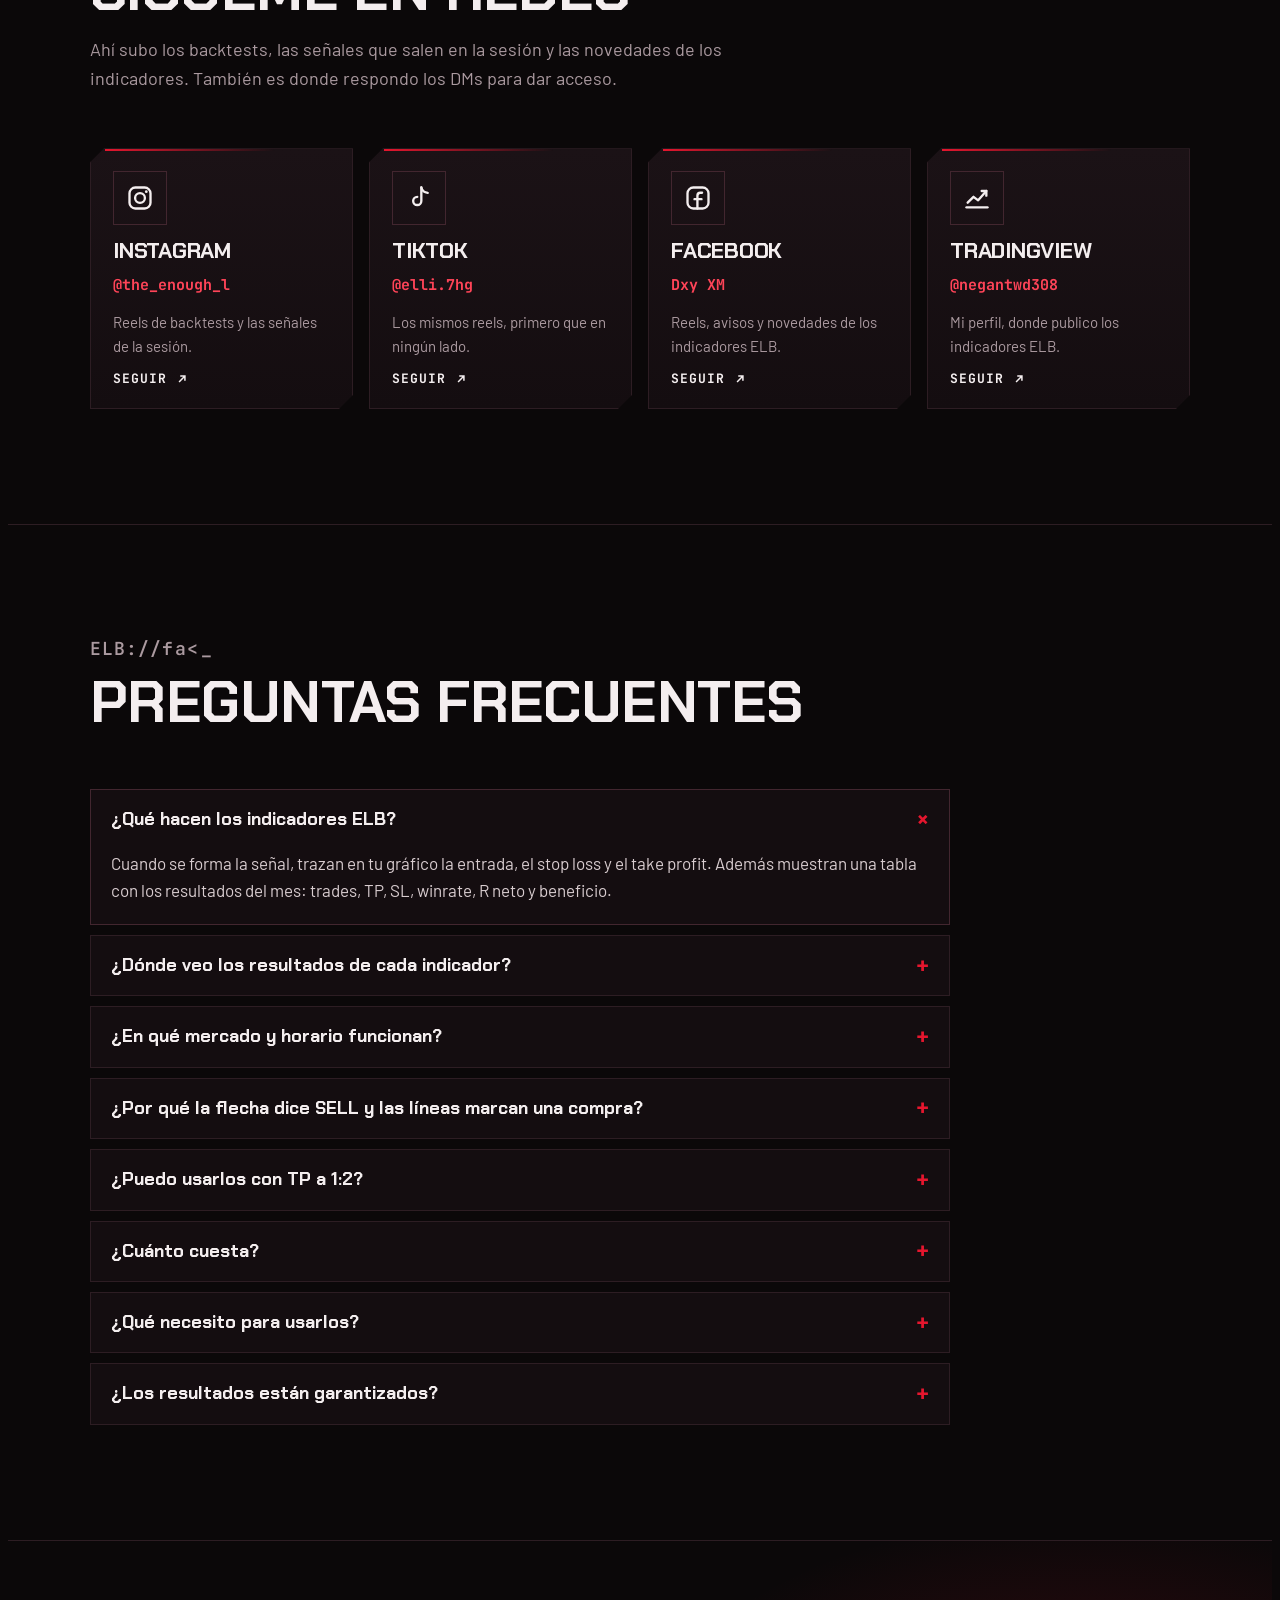
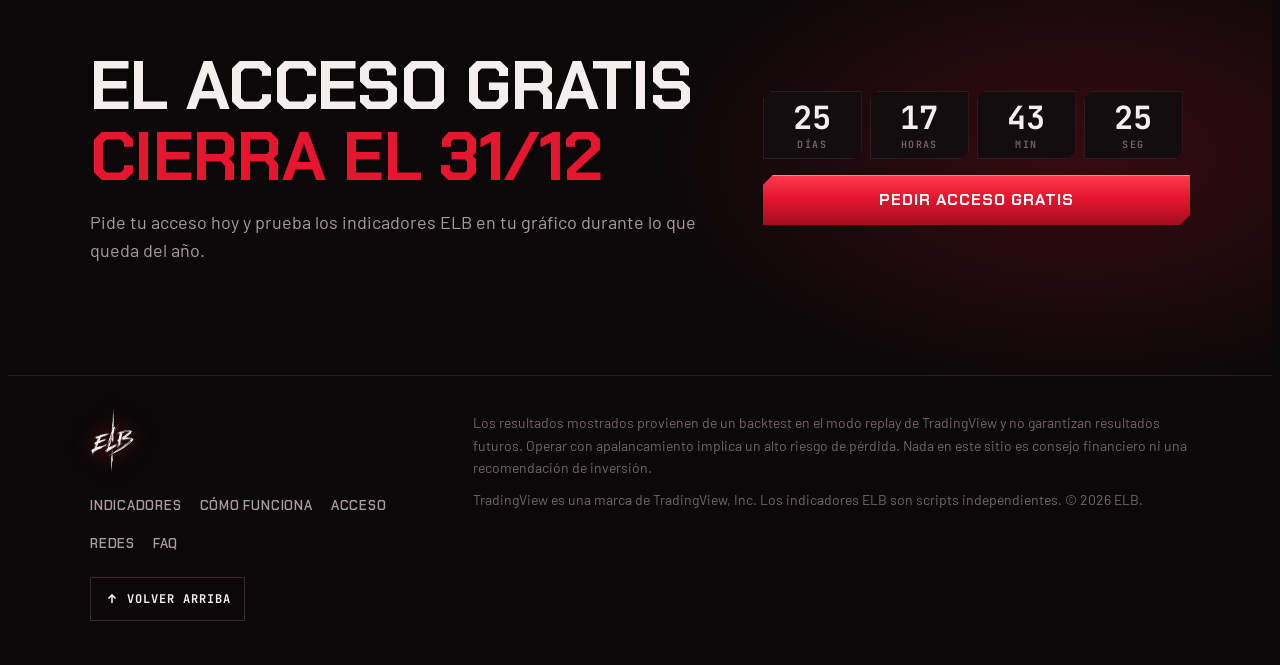
==== commit 402eceff: "Proximo indicador: NASDAQ 100 y futuros del NASDAQ - Nuevo indicador en datos.js marcado como "proxi" ====
--- a/index.html
+++ b/index.html
@@ -22,7 +22,7 @@
 <link rel="preconnect" href="https://fonts.googleapis.com">
 <link rel="preconnect" href="https://fonts.gstatic.com" crossorigin>
 <link href="https://fonts.googleapis.com/css2?family=Barlow:wght@400;500;600;700&family=Chakra+Petch:wght@500;600;700&family=JetBrains+Mono:wght@400;600;700&family=Orbitron:wght@800;900&display=swap" rel="stylesheet">
-<link rel="stylesheet" href="assets/elb.css?v=b26f43b4">
+<link rel="stylesheet" href="assets/elb.css?v=1a735eb7">
 </head>
 <body>
 
@@ -147,15 +147,6 @@
         <p>Herramientas para TradingView hechas para operar con un plan. Cada una tiene su propia página con sus resultados mes a mes, el gráfico exacto donde se obtuvieron y un simulador para tu cuenta.</p>
       </header>
       <div class="cat-grid" id="catGrid">
-        <article class="ticket soon-card">
-          <div class="lock" aria-hidden="true">
-            <svg viewBox="0 0 24 24" fill="none" stroke="currentColor" stroke-width="2"><rect x="4" y="10" width="16" height="11" rx="1"/><path d="M8 10V7a4 4 0 0 1 8 0v3"/></svg>
-          </div>
-          <span class="badge badge-soon">En desarrollo</span>
-          <h3>Próximo indicador ELB</h3>
-          <p>Estoy trabajando en más herramientas para la sesión de Nueva York. Cada una llegará con su propia página de resultados. Quien me sigue en redes se entera primero y recibe el acceso antes.</p>
-          <a class="btn btn-ghost" href="#redes">Seguirme en redes</a>
-        </article>
       </div>
     </div>
   </section>
@@ -371,9 +362,9 @@
   </div>
 </footer>
 
-<script src="assets/datos.js?v=36fcd735"></script>
-<script src="assets/comun.js?v=a9e4903b"></script>
-<script src="assets/inicio.js?v=0136fd3e"></script>
+<script src="assets/datos.js?v=f2bc746d"></script>
+<script src="assets/comun.js?v=9aaaad9c"></script>
+<script src="assets/inicio.js?v=74710445"></script>
 <script src="assets/movimiento.js?v=faffb5d0"></script>
 </body>
 </html>
--- a/assets/elb.css
+++ b/assets/elb.css
@@ -723,6 +723,12 @@
 .ficha dt { font: 600 11px/1 var(--f-mono); color: var(--dim); letter-spacing: 0.1em; text-transform: uppercase; }
 .ficha dd { margin: 0; font-weight: 600; }
 .ind-404 .sec-head { margin-bottom: 0; }
+/* indicators still in development */
+.cat-card.is-soon { background: repeating-linear-gradient(135deg, rgba(255, 255, 255, 0.015) 0 10px, transparent 10px 20px), var(--panel); }
+.cat-card.is-soon .logo img { opacity: .85; }
+.zone-must.zone-soon { background: rgba(255, 255, 255, 0.03); border-color: var(--line-2); color: var(--muted); }
+.zone-must.zone-soon svg, .zone-must.zone-soon b { color: var(--fg); }
+.zone-chart .chips .chip, .cat-card .chips .chip { font-size: 13px; padding: 8px 10px; }
 @media (max-width: 640px) {
   .cat-kpis { grid-template-columns: repeat(2, minmax(0, 1fr)); }
   .cat-kpis div:nth-child(3) { border-left: 0; }
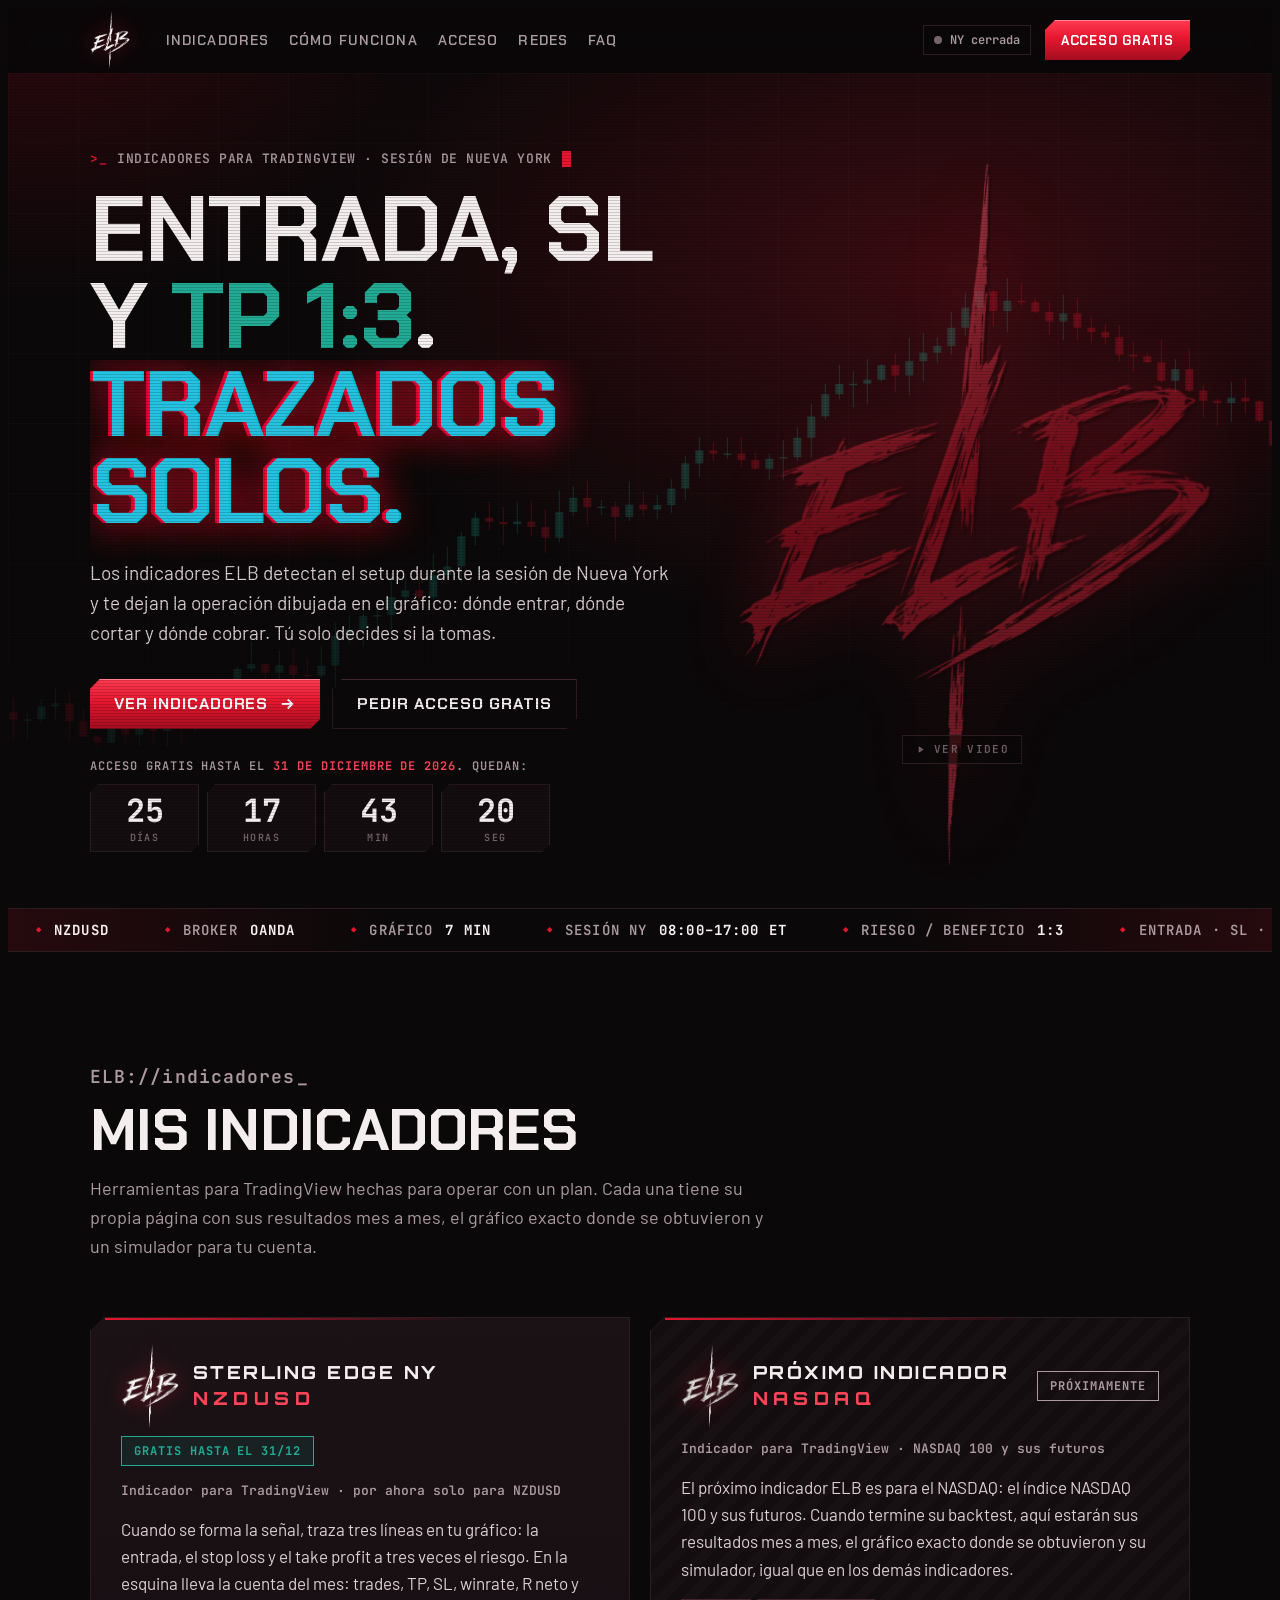
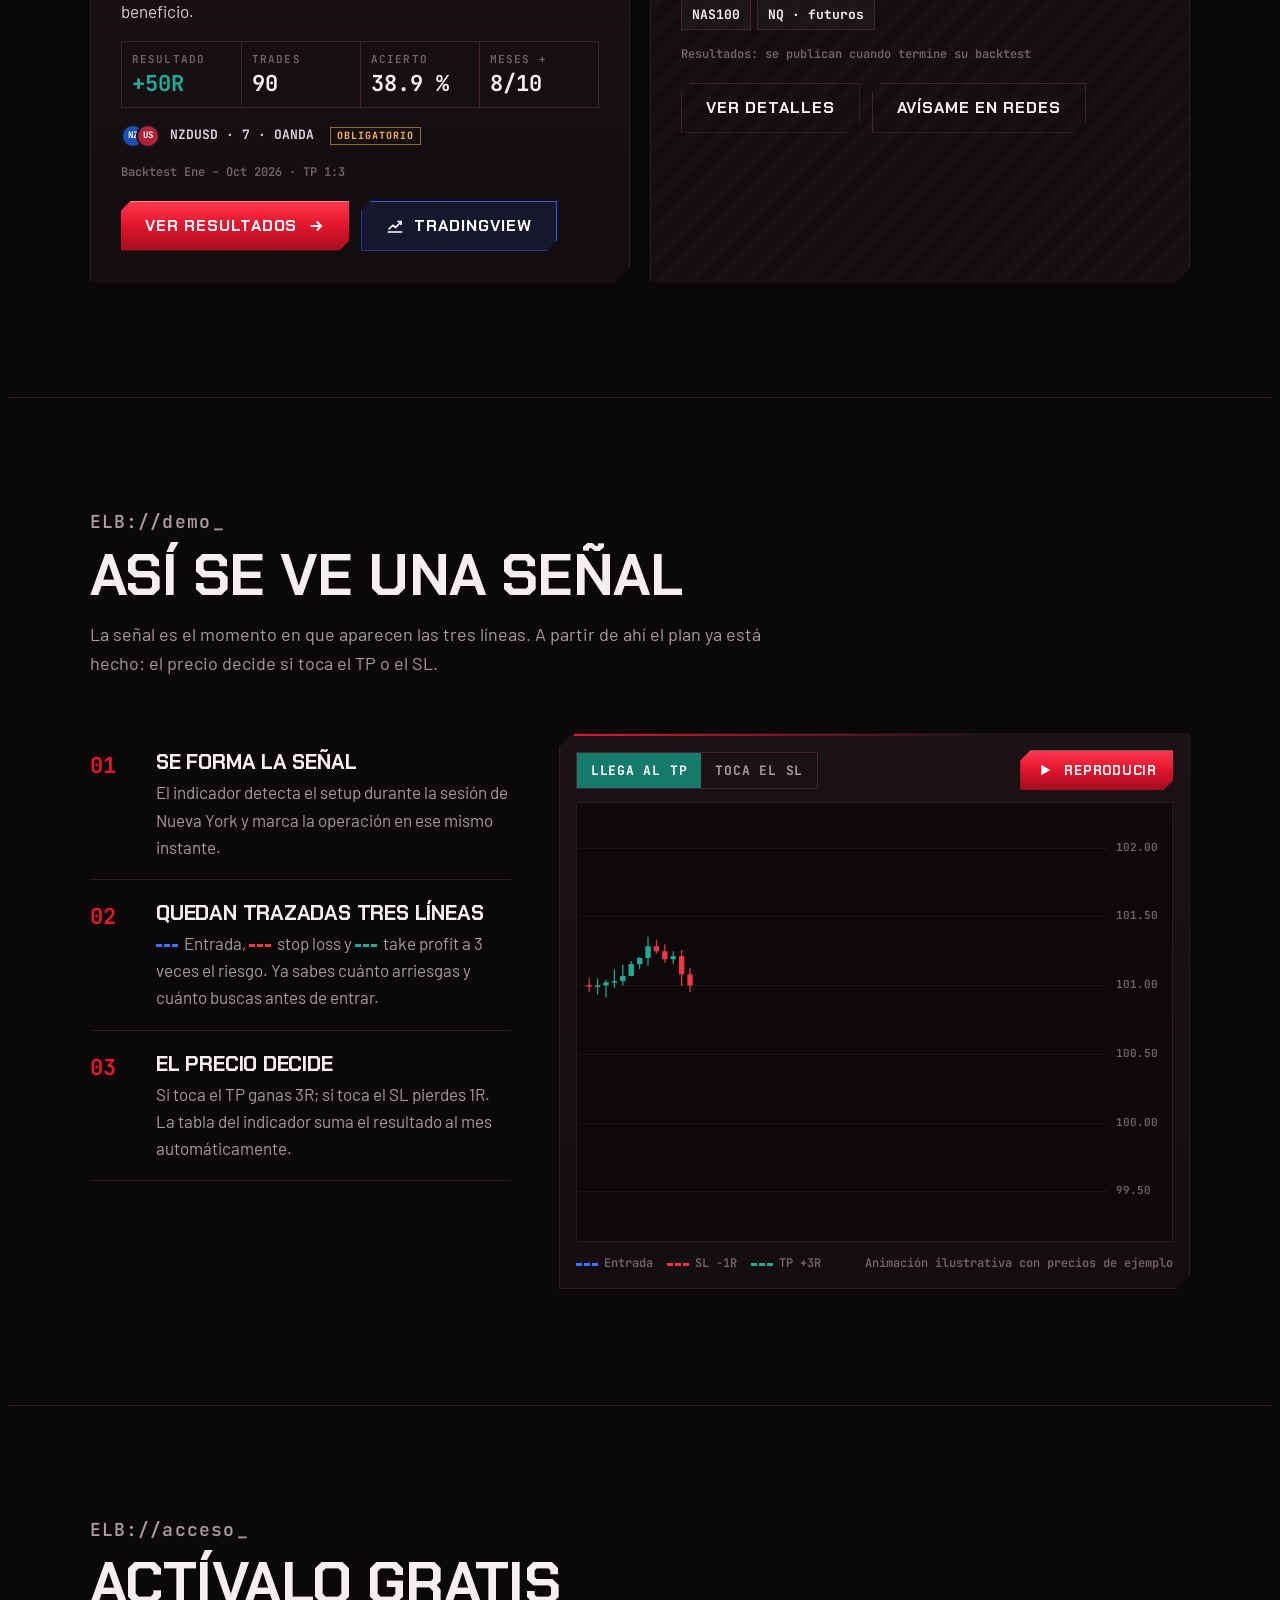
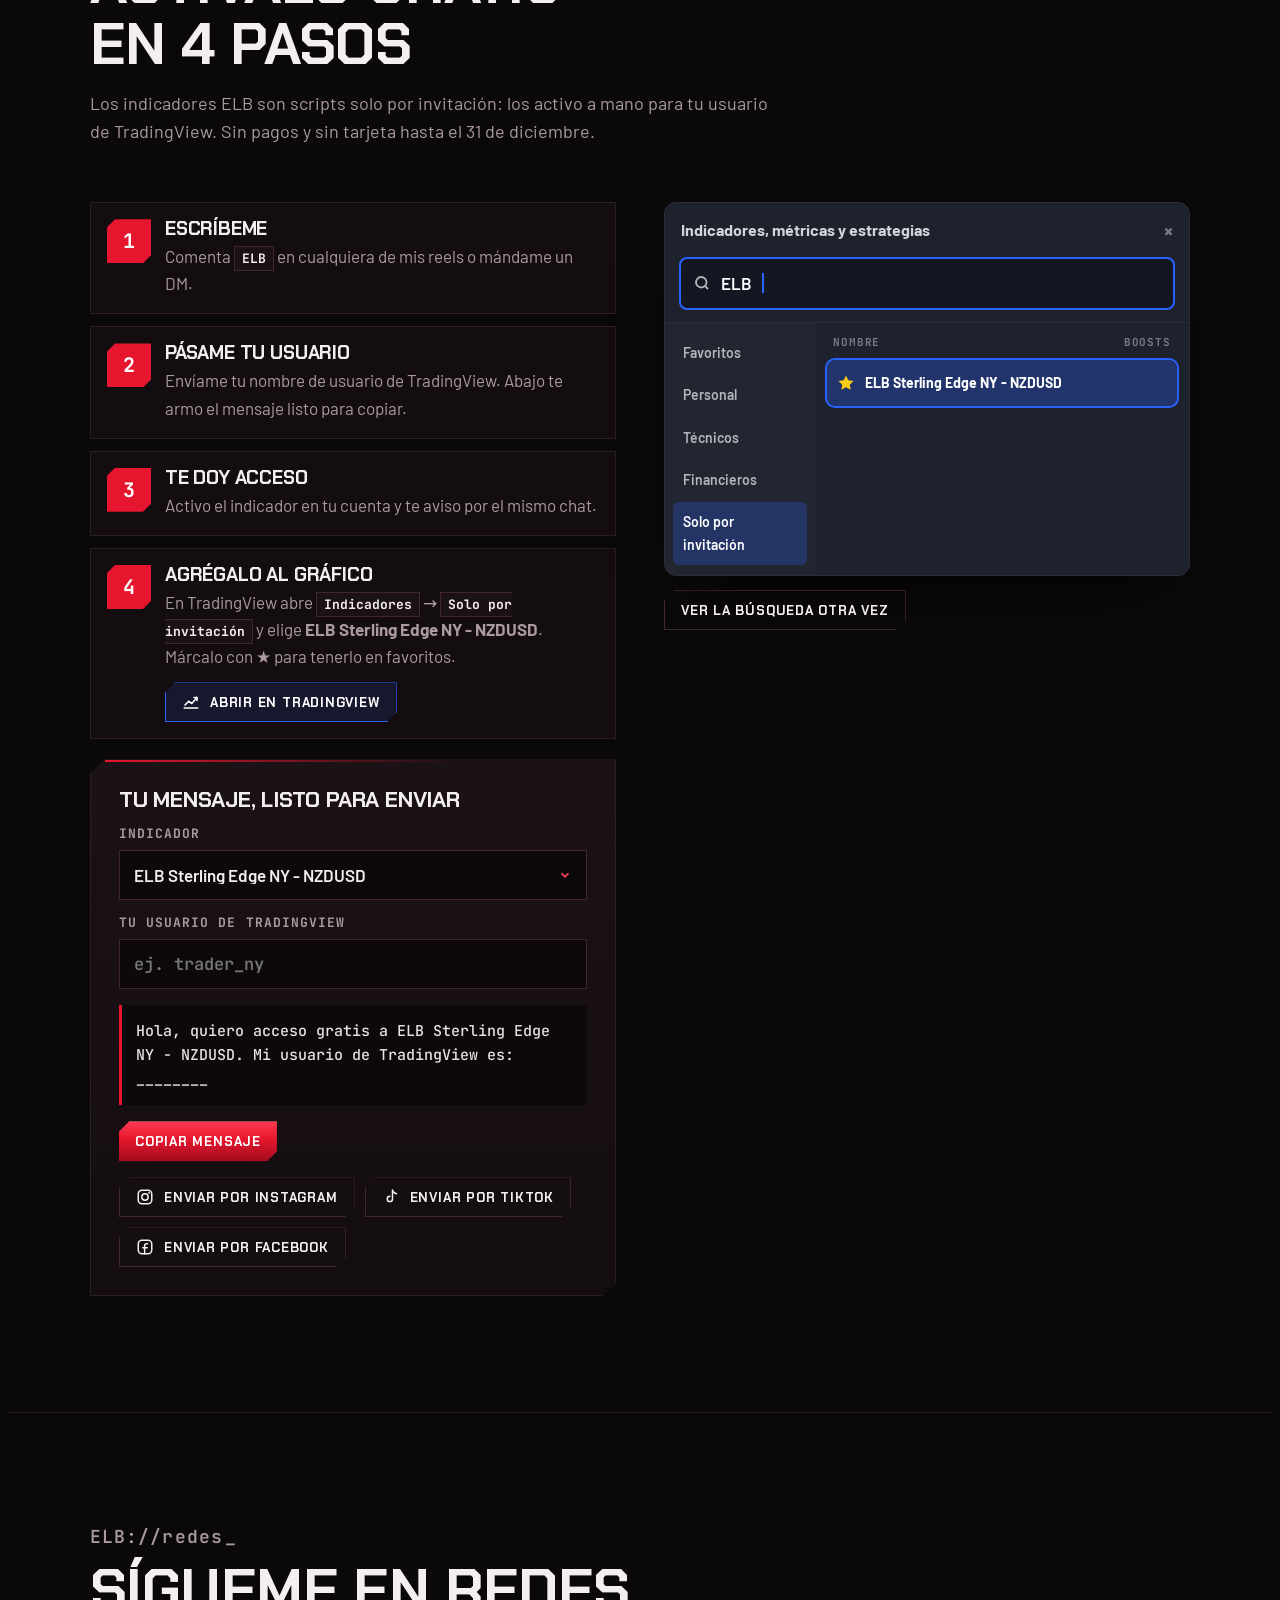
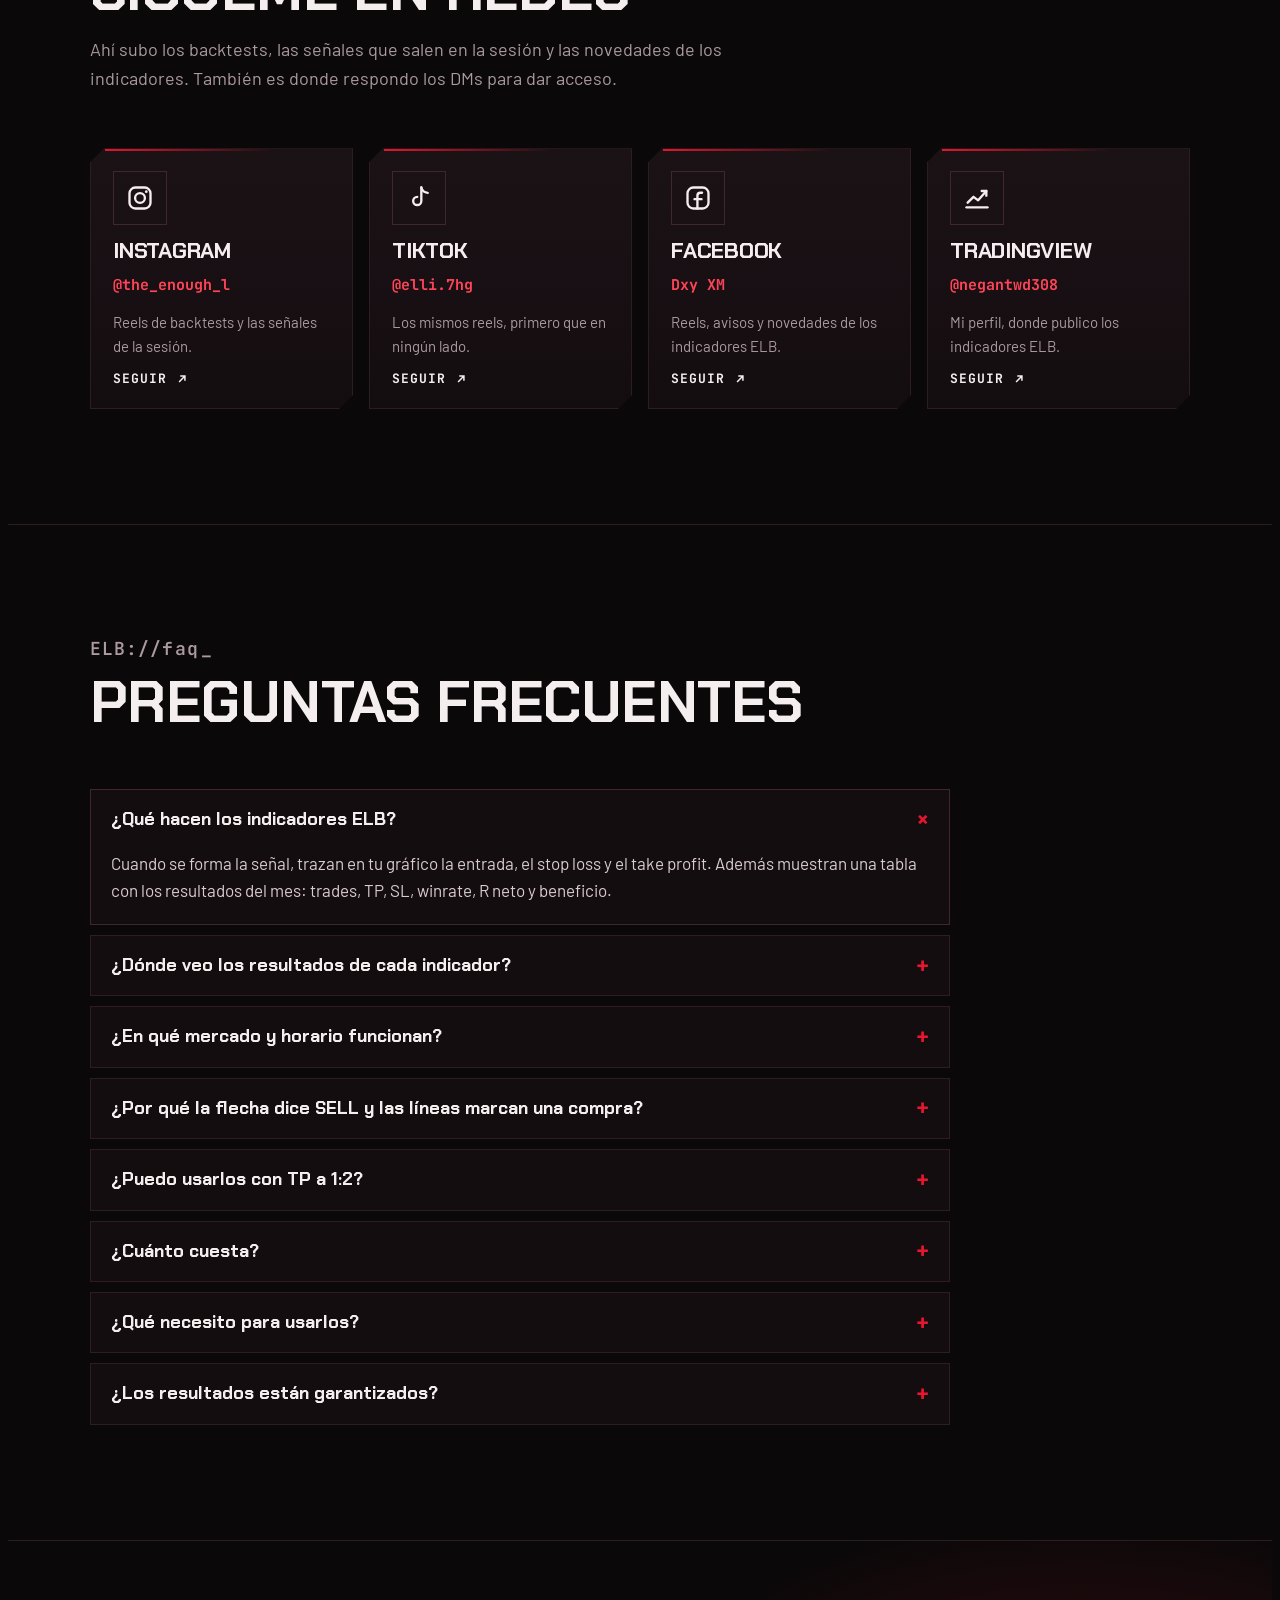
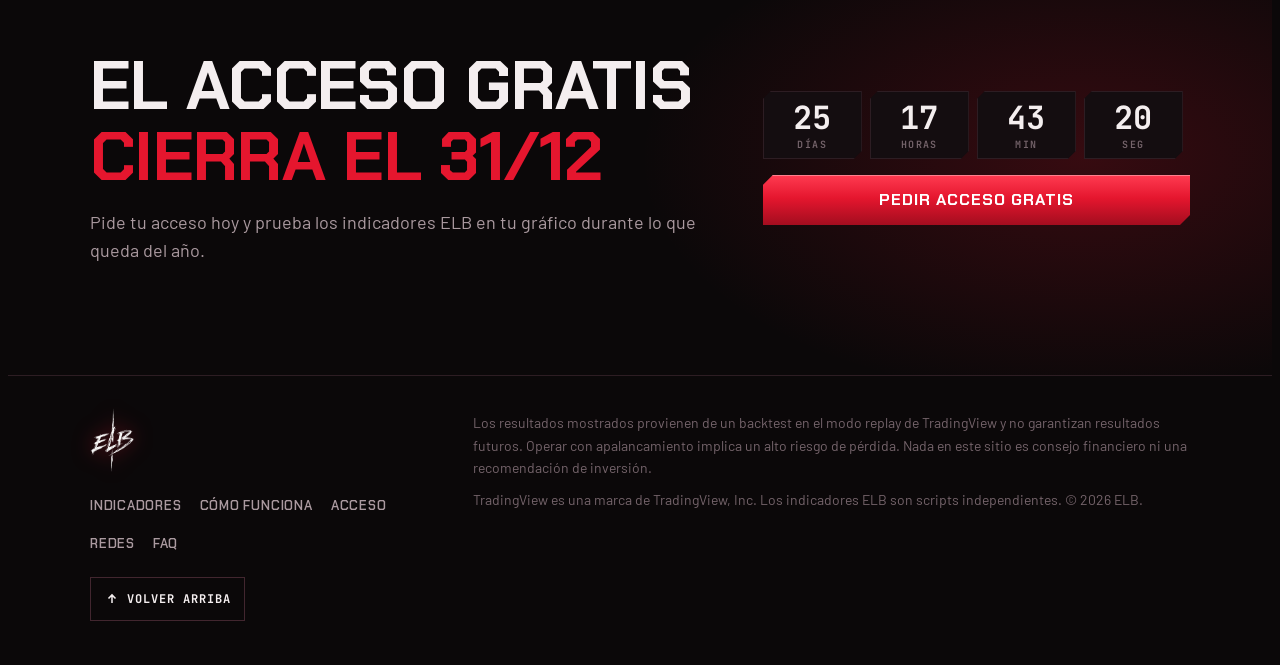
==== commit c0ae7656: "Portada: el video queda oculto y se abre con un boton discreto - En lugar del celular se ve el logo " ====
--- a/index.html
+++ b/index.html
@@ -22,7 +22,7 @@
 <link rel="preconnect" href="https://fonts.googleapis.com">
 <link rel="preconnect" href="https://fonts.gstatic.com" crossorigin>
 <link href="https://fonts.googleapis.com/css2?family=Barlow:wght@400;500;600;700&family=Chakra+Petch:wght@500;600;700&family=JetBrains+Mono:wght@400;600;700&family=Orbitron:wght@800;900&display=swap" rel="stylesheet">
-<link rel="stylesheet" href="assets/elb.css?v=1a735eb7">
+<link rel="stylesheet" href="assets/elb.css?v=5e8d3426">
 </head>
 <body>
 
@@ -95,10 +95,10 @@
         </div>
       </div>
 
-      <div class="hero-media">
+      <div class="hero-media video-off" id="heroMedia">
         <div class="giant" id="giant" aria-hidden="true"><span class="giant-logo"></span></div>
         <div class="phone" id="phone">
-          <video id="heroVideo" src="media/reel-historia.mp4" poster="media/reel-historia.jpg" autoplay muted loop playsinline preload="metadata" aria-label="Reel de ELB: los 5 trades de octubre, +$700"></video>
+          <video id="heroVideo" src="media/reel-historia.mp4" poster="media/reel-historia.jpg" muted loop playsinline preload="none" aria-label="Reel de ELB: los 5 trades de octubre, +$700"></video>
           <button class="sound-btn" id="soundBtn" type="button" aria-pressed="false">
             <svg viewBox="0 0 24 24" fill="none" stroke="currentColor" stroke-width="2" aria-hidden="true"><path d="M4 9v6h4l5 4V5L8 9H4z"/><path id="soundWave" d="M17 9l4 6M21 9l-4 6"/></svg>
             <span id="soundLabel">Activar sonido</span>
@@ -107,6 +107,9 @@
         <span class="float-chip chip-tp num"><i></i>TP +3R</span>
         <span class="float-chip chip-sl num"><i></i>SL −1R</span>
         <span class="float-chip chip-wr num" id="heroChip"><i></i>10 meses: +50R</span>
+        <button class="video-toggle" id="videoToggle" type="button" aria-expanded="false" aria-controls="phone">
+          <svg viewBox="0 0 24 24" aria-hidden="true"><path d="M8 5v14l11-7z" fill="currentColor"/></svg><span>Ver video</span>
+        </button>
       </div>
     </div>
 
@@ -364,7 +367,7 @@
 
 <script src="assets/datos.js?v=f2bc746d"></script>
 <script src="assets/comun.js?v=9aaaad9c"></script>
-<script src="assets/inicio.js?v=74710445"></script>
+<script src="assets/inicio.js?v=ad6dd9c7"></script>
 <script src="assets/movimiento.js?v=faffb5d0"></script>
 </body>
 </html>
--- a/assets/elb.css
+++ b/assets/elb.css
@@ -650,6 +650,21 @@
   .soc h3 { font-size: 19px; }
 }
 
+/* ---------- hero video: hidden until asked for; a quiet button shows and hides it ---------- */
+.hero-media.video-off { min-height: clamp(420px, 44vw, 600px); }
+.hero-media.video-off .phone, .hero-media.video-off .float-chip { display: none; }
+.video-toggle { position: relative; z-index: 4; margin-top: 18px; display: inline-flex; align-items: center; gap: 8px; padding: 8px 12px; font: 600 11px/1 var(--f-mono); letter-spacing: 0.12em; text-transform: uppercase; color: var(--dim); background: rgba(11, 8, 9, 0.55); border: 1px solid var(--line); cursor: pointer; transition: color .2s ease, border-color .2s ease; }
+.video-toggle:hover, .video-toggle:focus-visible { color: var(--fg); border-color: var(--line-2); }
+.video-toggle svg { width: 11px; height: 11px; flex: none; }
+.hero-media.video-off .video-toggle { position: absolute; bottom: 18px; left: 50%; transform: translateX(-50%); margin: 0; white-space: nowrap; }
+.phone.entering { animation: phoneIn .7s var(--ease-out) both; }
+@media (max-width: 900px) {
+  .hero-media.video-off { min-height: 300px; }
+  .hero-media.video-off .giant { height: 330px; }
+}
+@media (pointer: coarse) { .video-toggle { min-height: 36px; } }
+@media (prefers-reduced-motion: reduce) { .phone.entering { animation: none; } .video-toggle { transition: none; } }
+
 /* ---------- responsive ---------- */
 @media (max-width: 1180px) {
   .nav-links { display: none; }
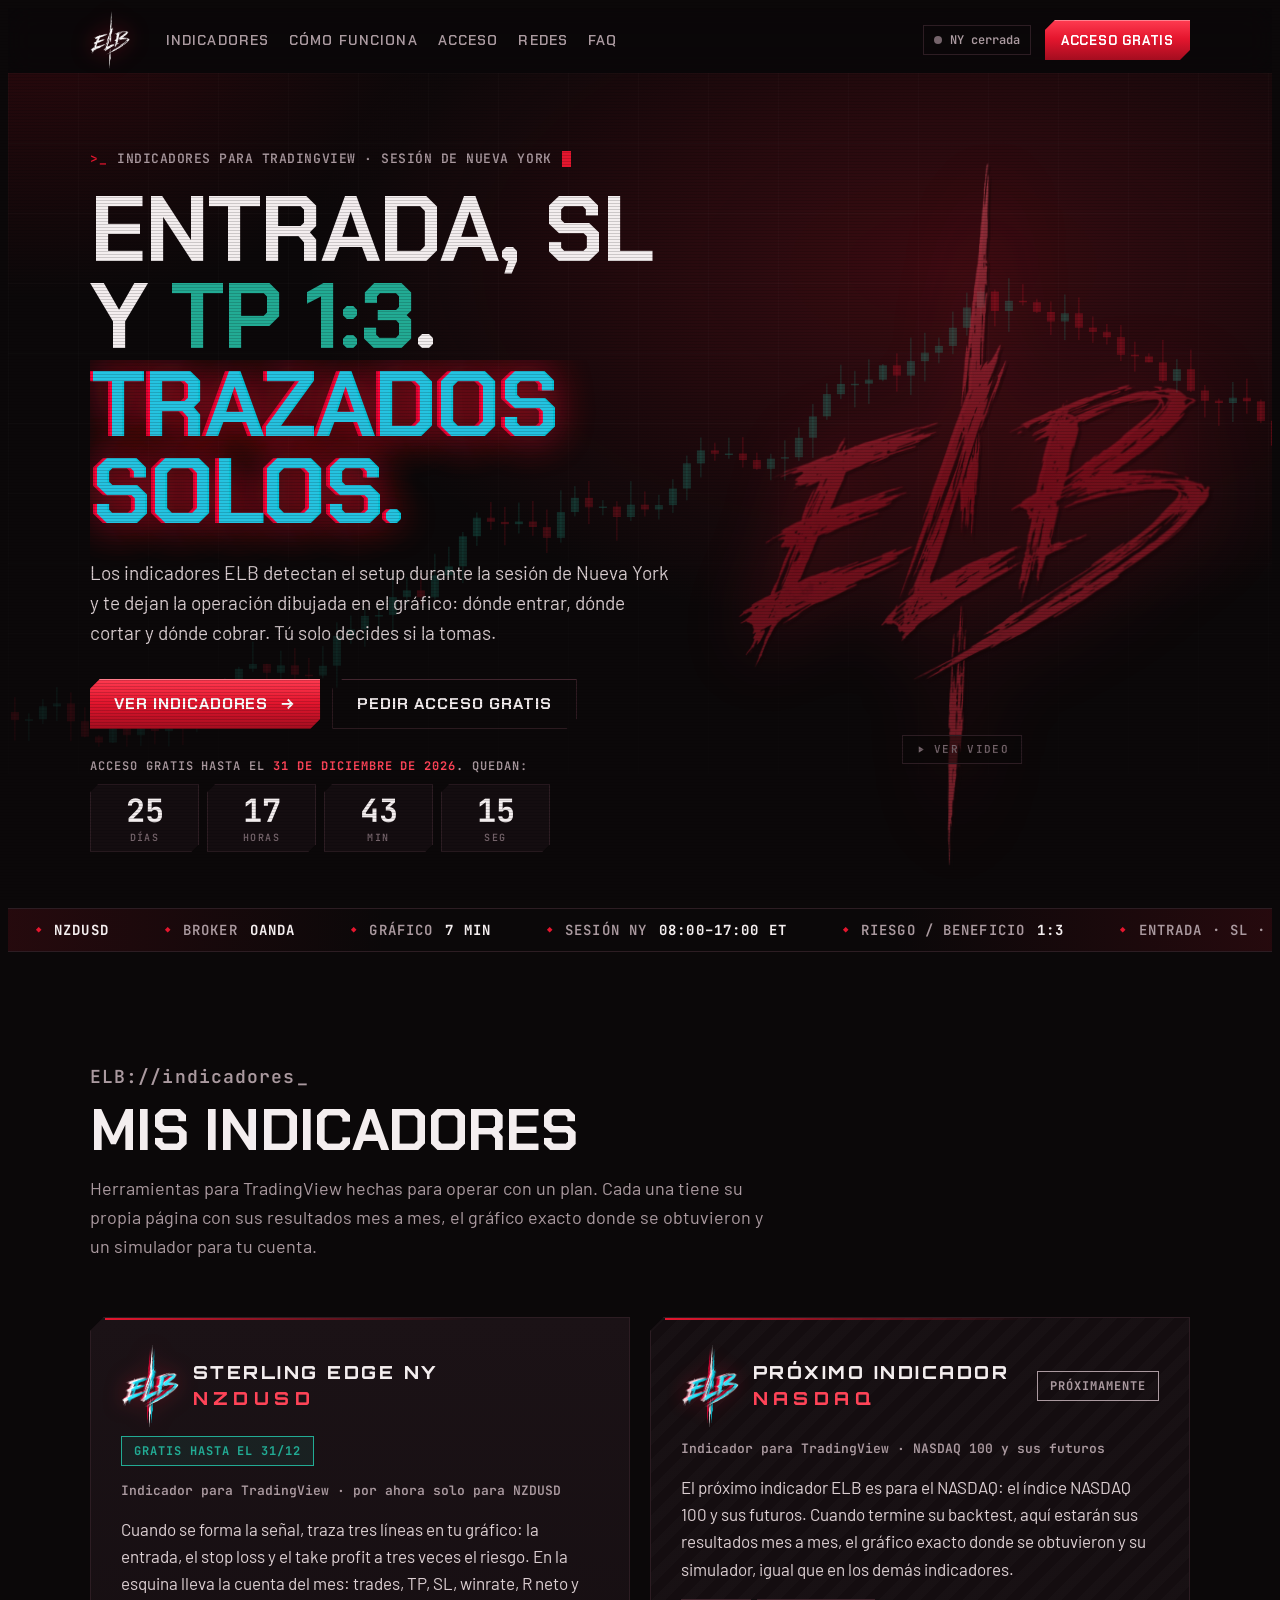
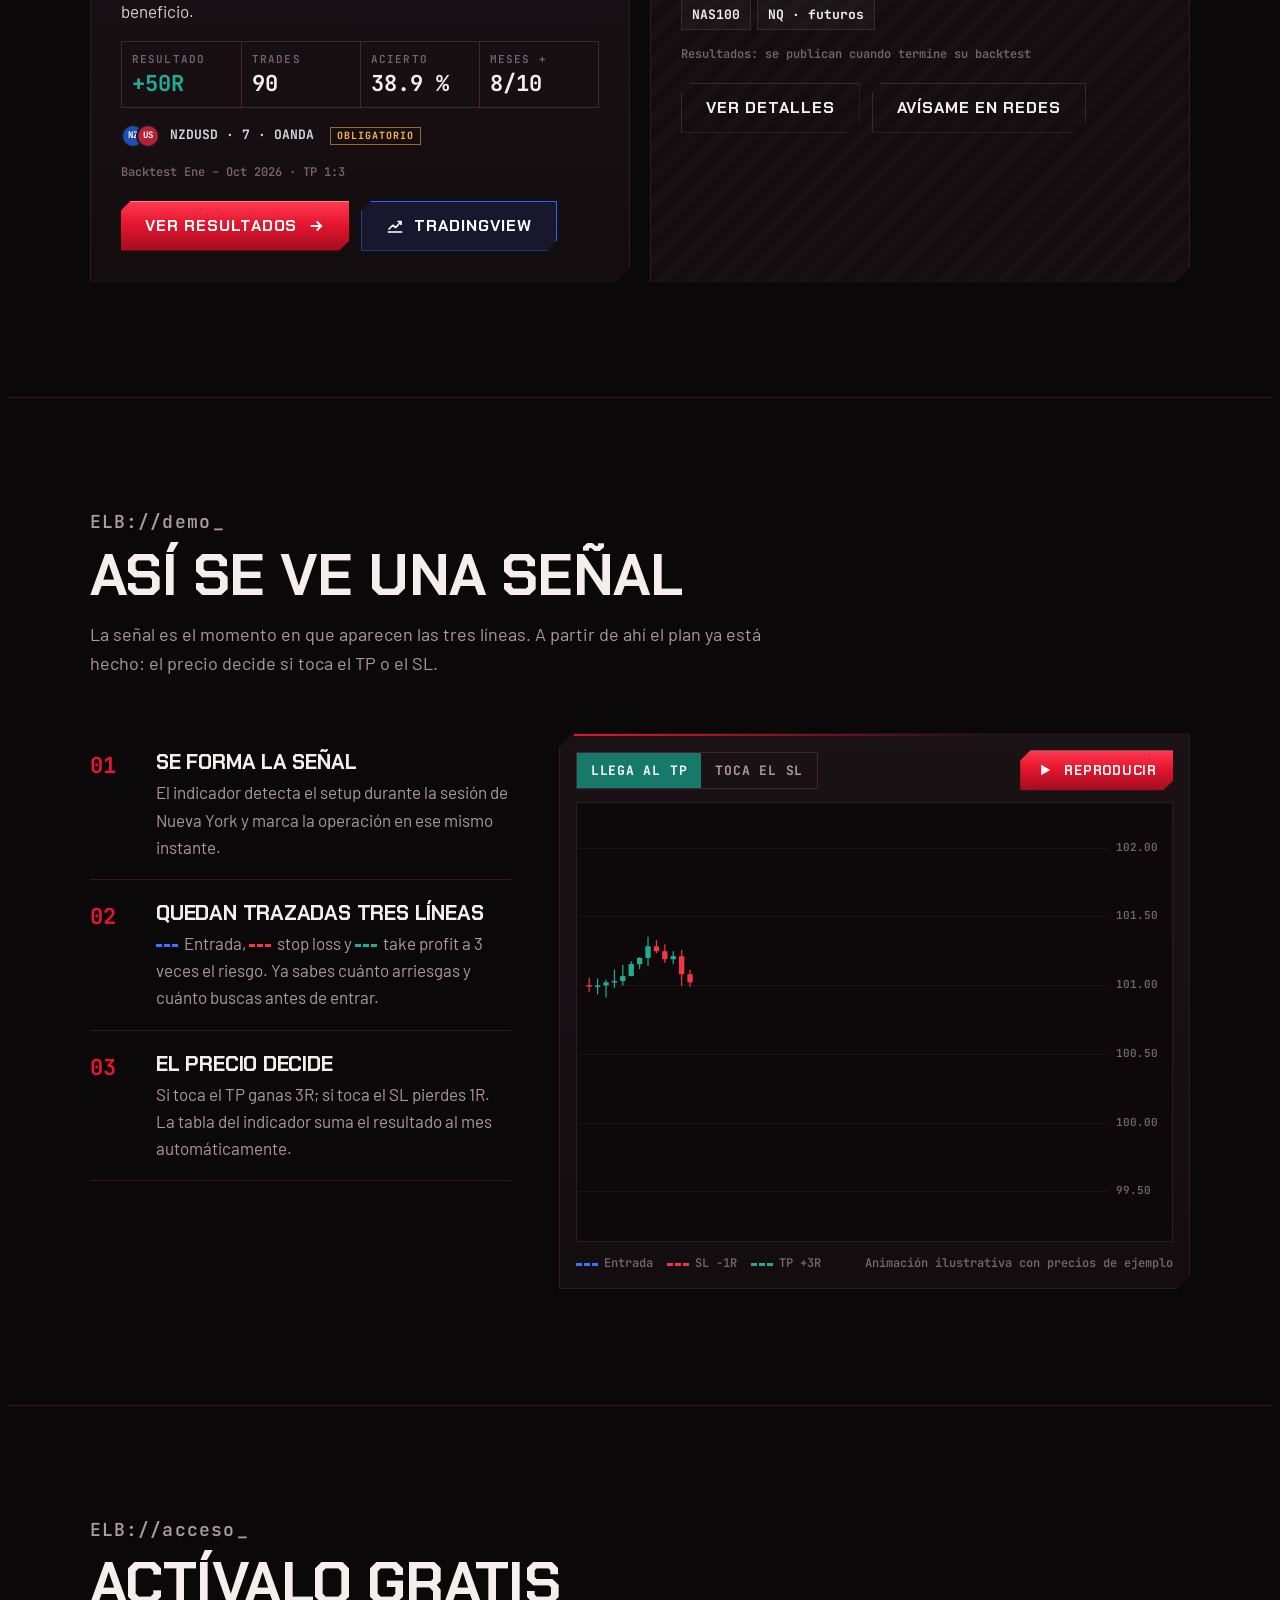
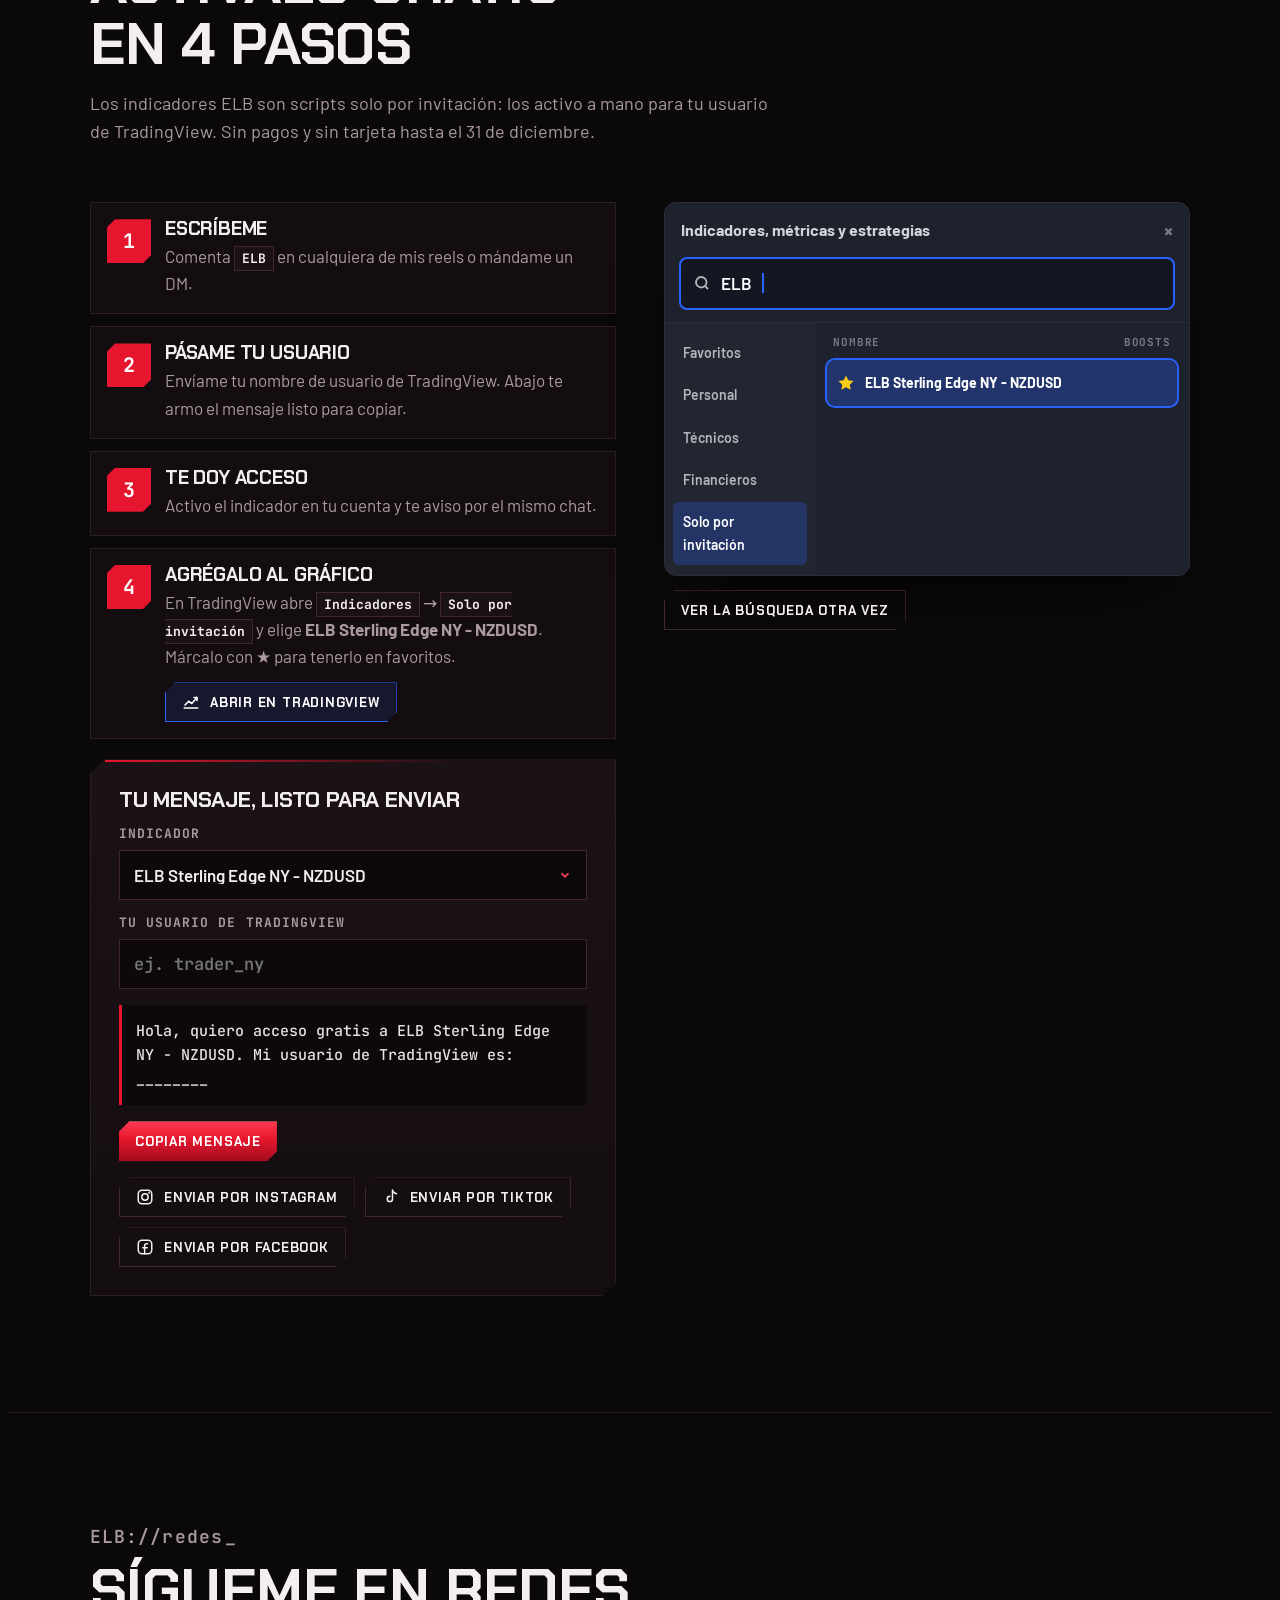
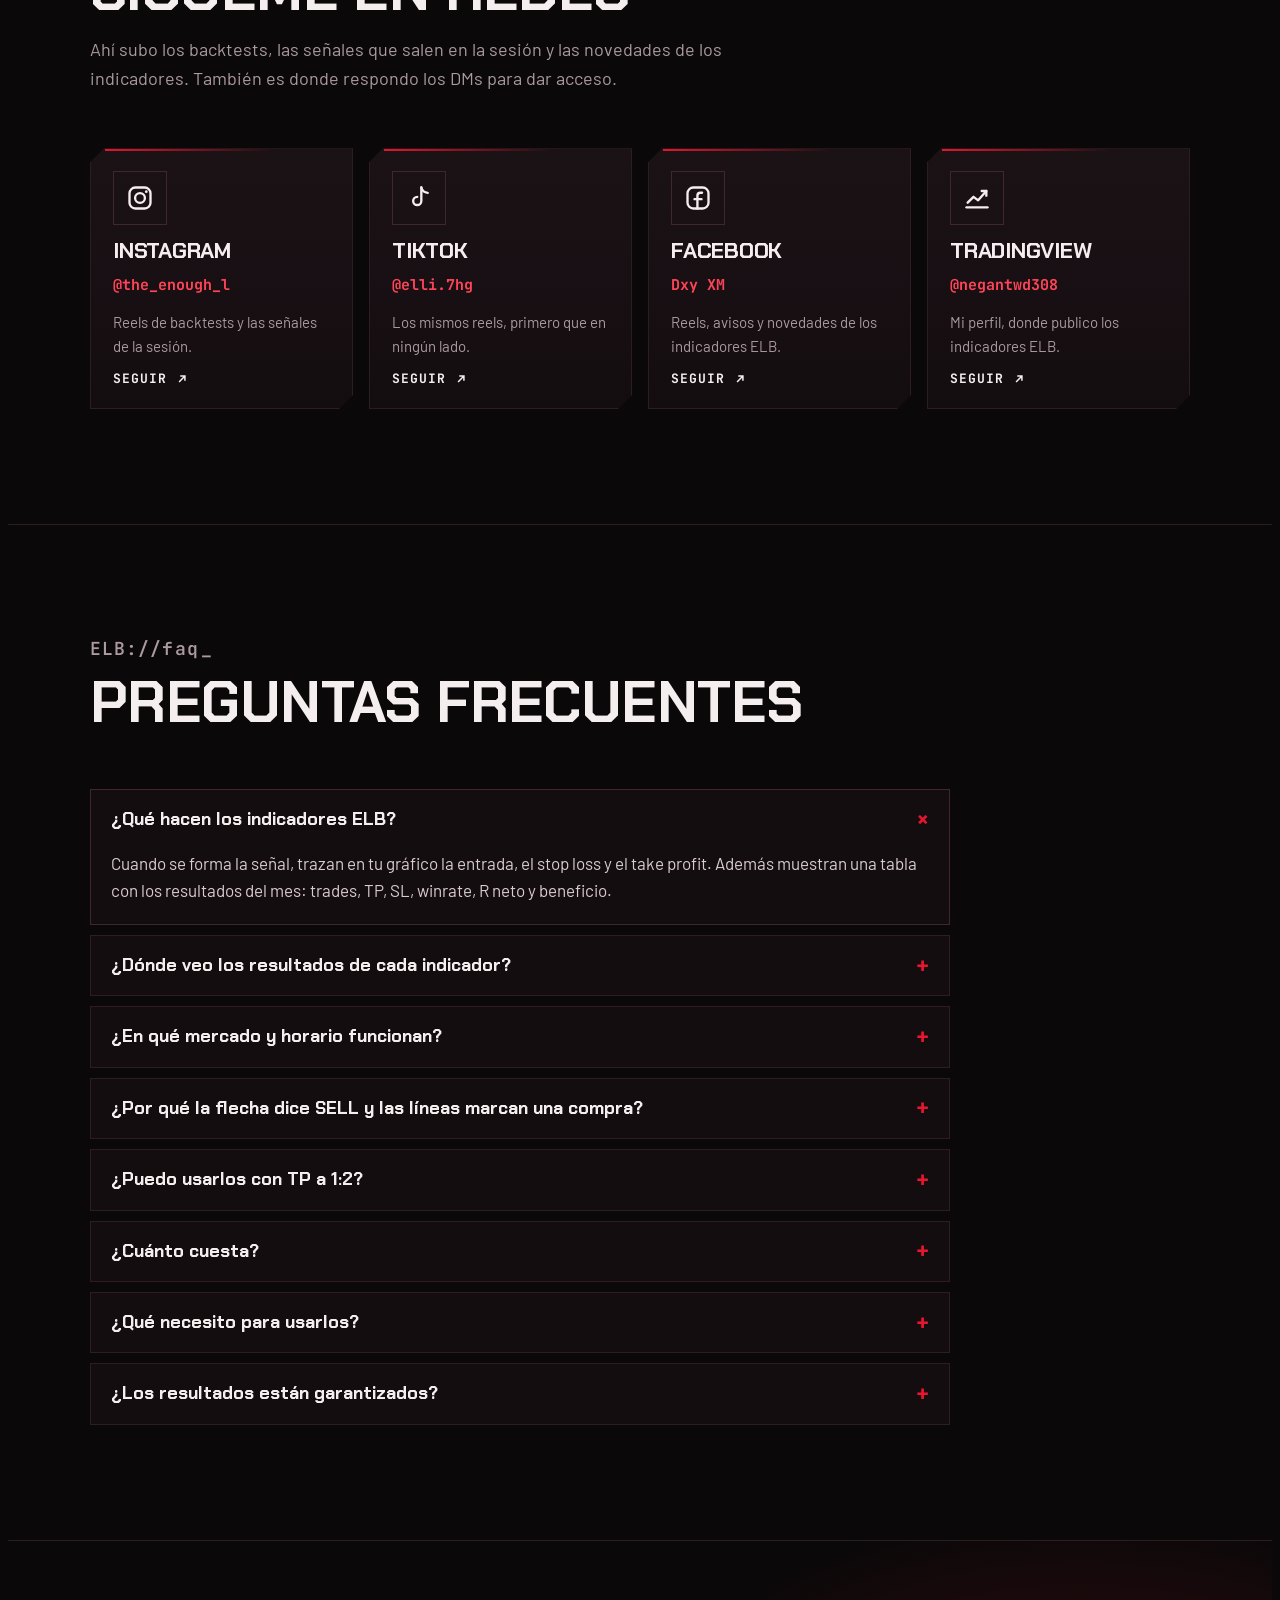
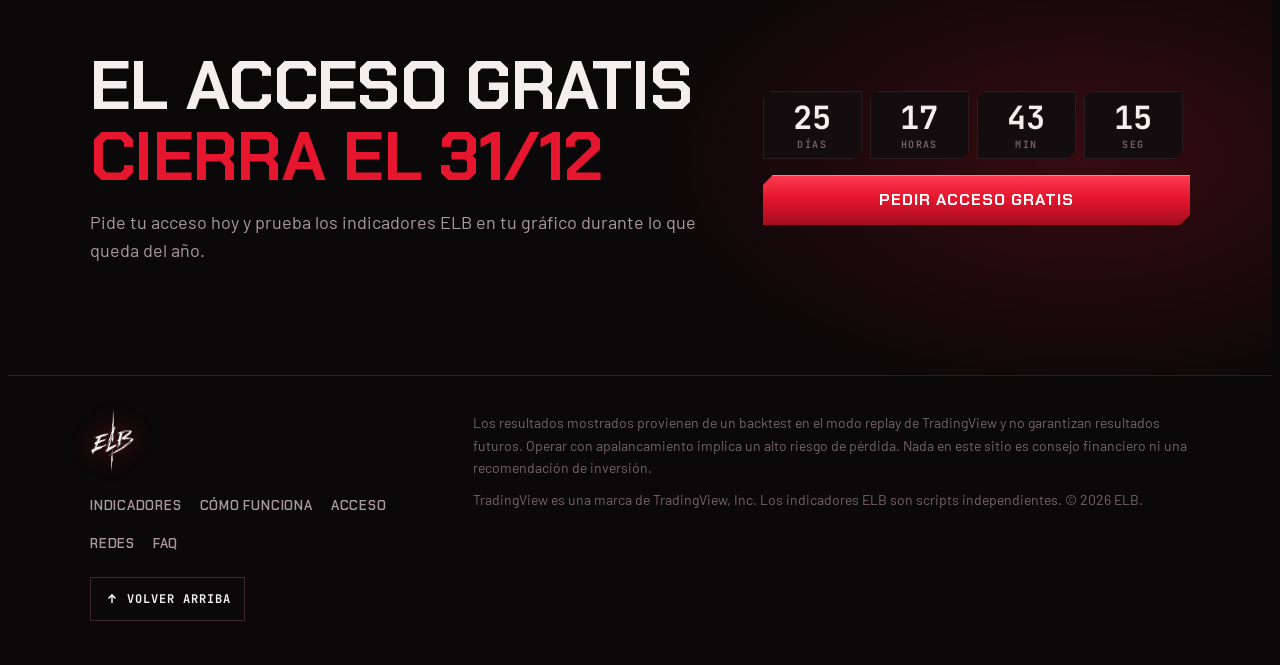
==== commit 462aec17: "Catalogo: vuelve el destello automatico del logo cada 4.2 s - Al pasar a cat-card el efecto quedo am" ====
--- a/index.html
+++ b/index.html
@@ -22,7 +22,7 @@
 <link rel="preconnect" href="https://fonts.googleapis.com">
 <link rel="preconnect" href="https://fonts.gstatic.com" crossorigin>
 <link href="https://fonts.googleapis.com/css2?family=Barlow:wght@400;500;600;700&family=Chakra+Petch:wght@500;600;700&family=JetBrains+Mono:wght@400;600;700&family=Orbitron:wght@800;900&display=swap" rel="stylesheet">
-<link rel="stylesheet" href="assets/elb.css?v=5e8d3426">
+<link rel="stylesheet" href="assets/elb.css?v=bff645df">
 </head>
 <body>
 
--- a/assets/elb.css
+++ b/assets/elb.css
@@ -715,6 +715,10 @@
 .cat-name { display: flex; align-items: center; gap: 14px; color: var(--fg); text-decoration: none; }
 .cat-name .logo img { height: clamp(64px, 7vw, 84px); }
 .cat-name .brand-ny { font-size: clamp(15px, 1.6vw, 18px); letter-spacing: 0.14em; line-height: 1.15; text-transform: uppercase; }
+/* the RGB-split burst every 4.2s, as the catalog logo always had; neighbouring cards are offset so they don't fire together */
+.cat-name .logo::before { opacity: .85; animation: glitch-burst-a 4.2s steps(1) infinite; }
+.cat-name .logo::after { opacity: .85; animation: glitch-burst-b 4.2s steps(1) infinite; }
+.cat-card:nth-child(2n) .cat-name .logo::before, .cat-card:nth-child(2n) .cat-name .logo::after { animation-delay: -2.1s; }
 .cat-name:hover .logo::before, .cat-name:hover .logo::after { opacity: .8; animation: glitch-a .9s steps(2) infinite; }
 .cat-name:hover .logo::after { animation-name: glitch-b; }
 .cat-sub { font: 600 13px/1.4 var(--f-mono); color: var(--muted); }
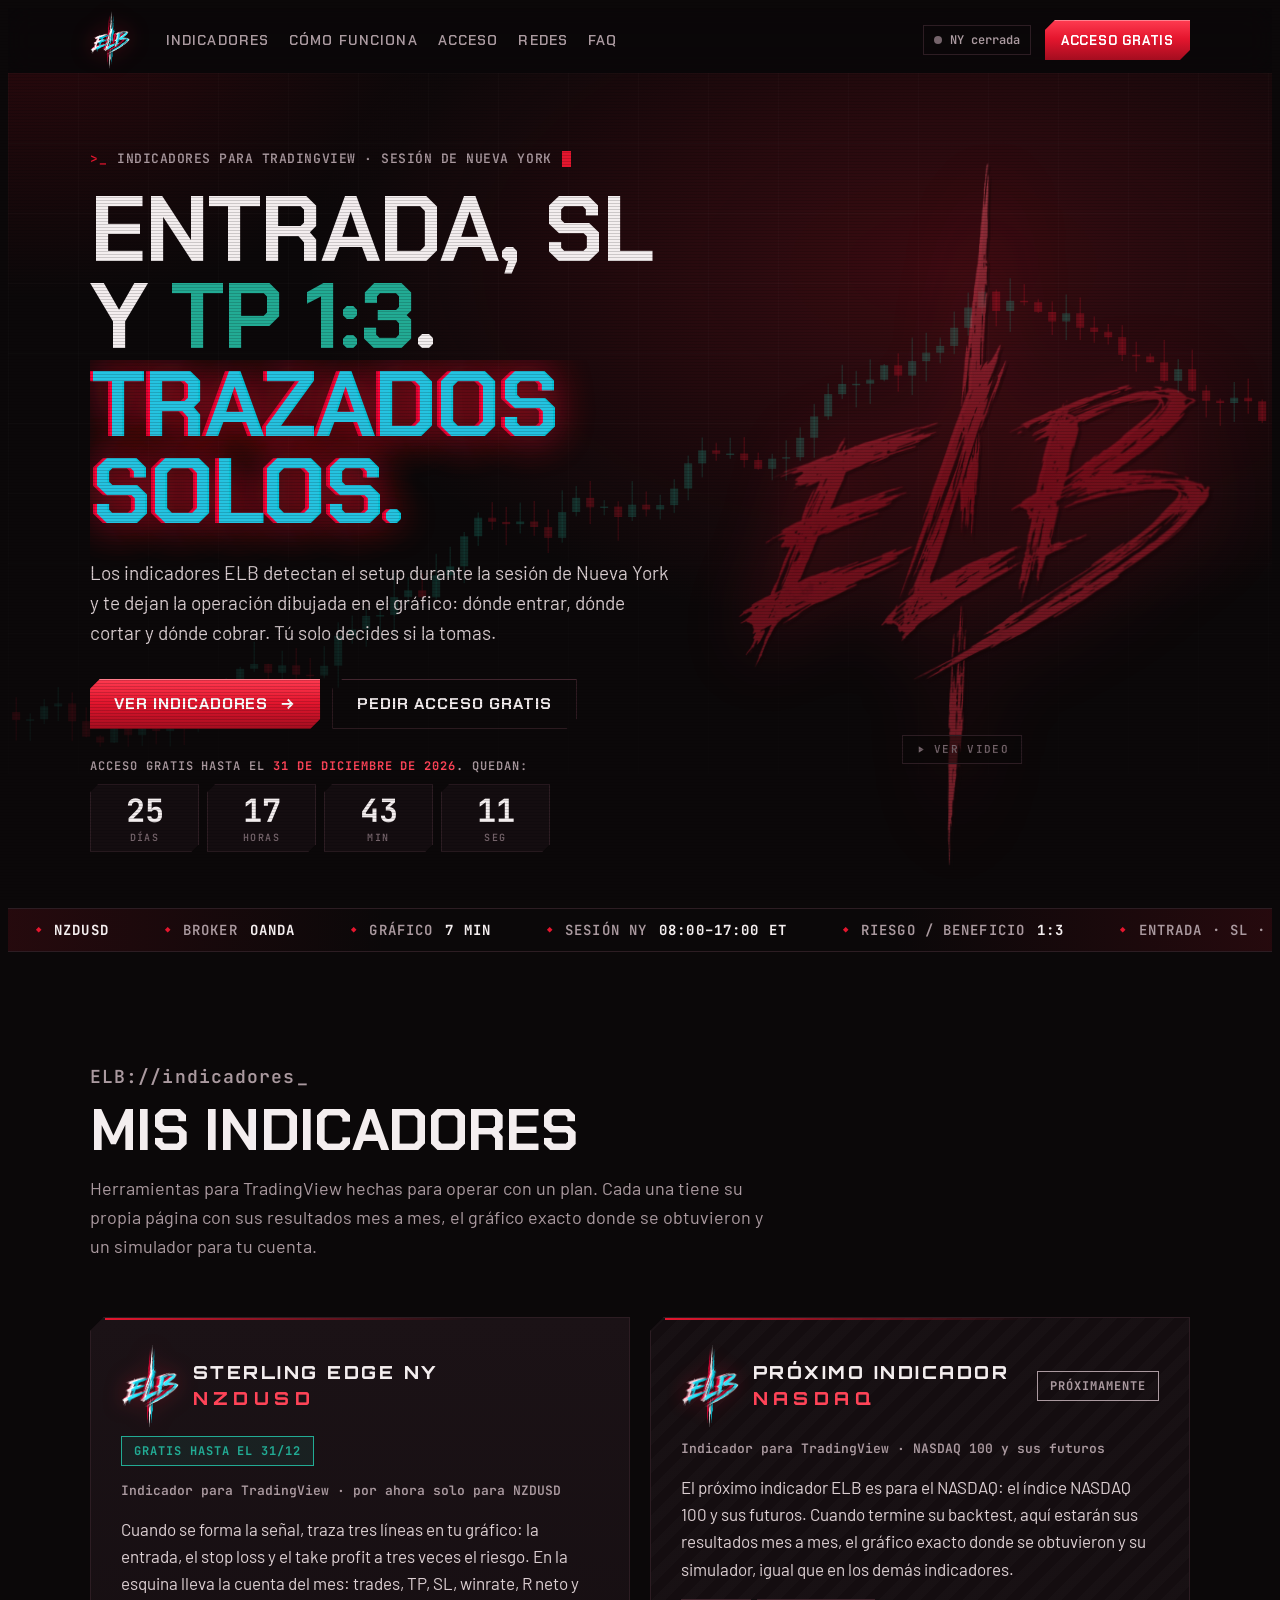
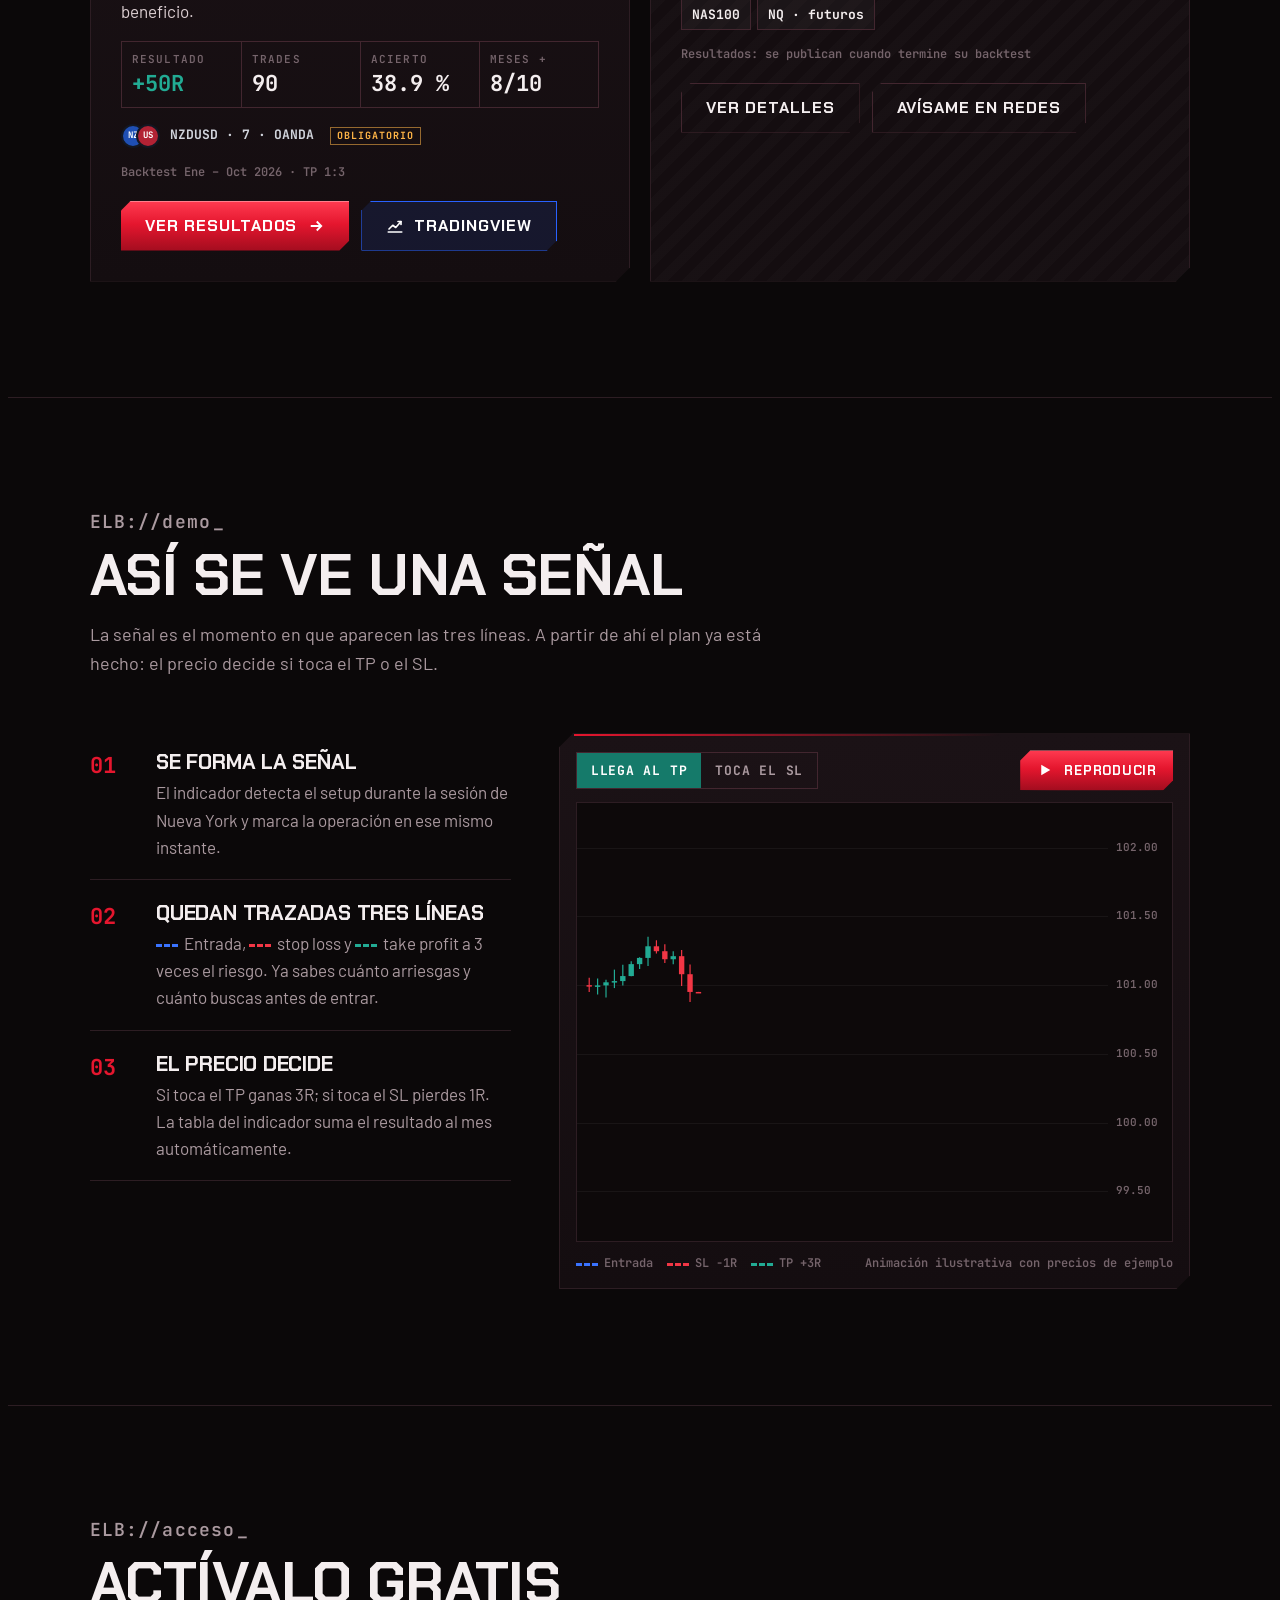
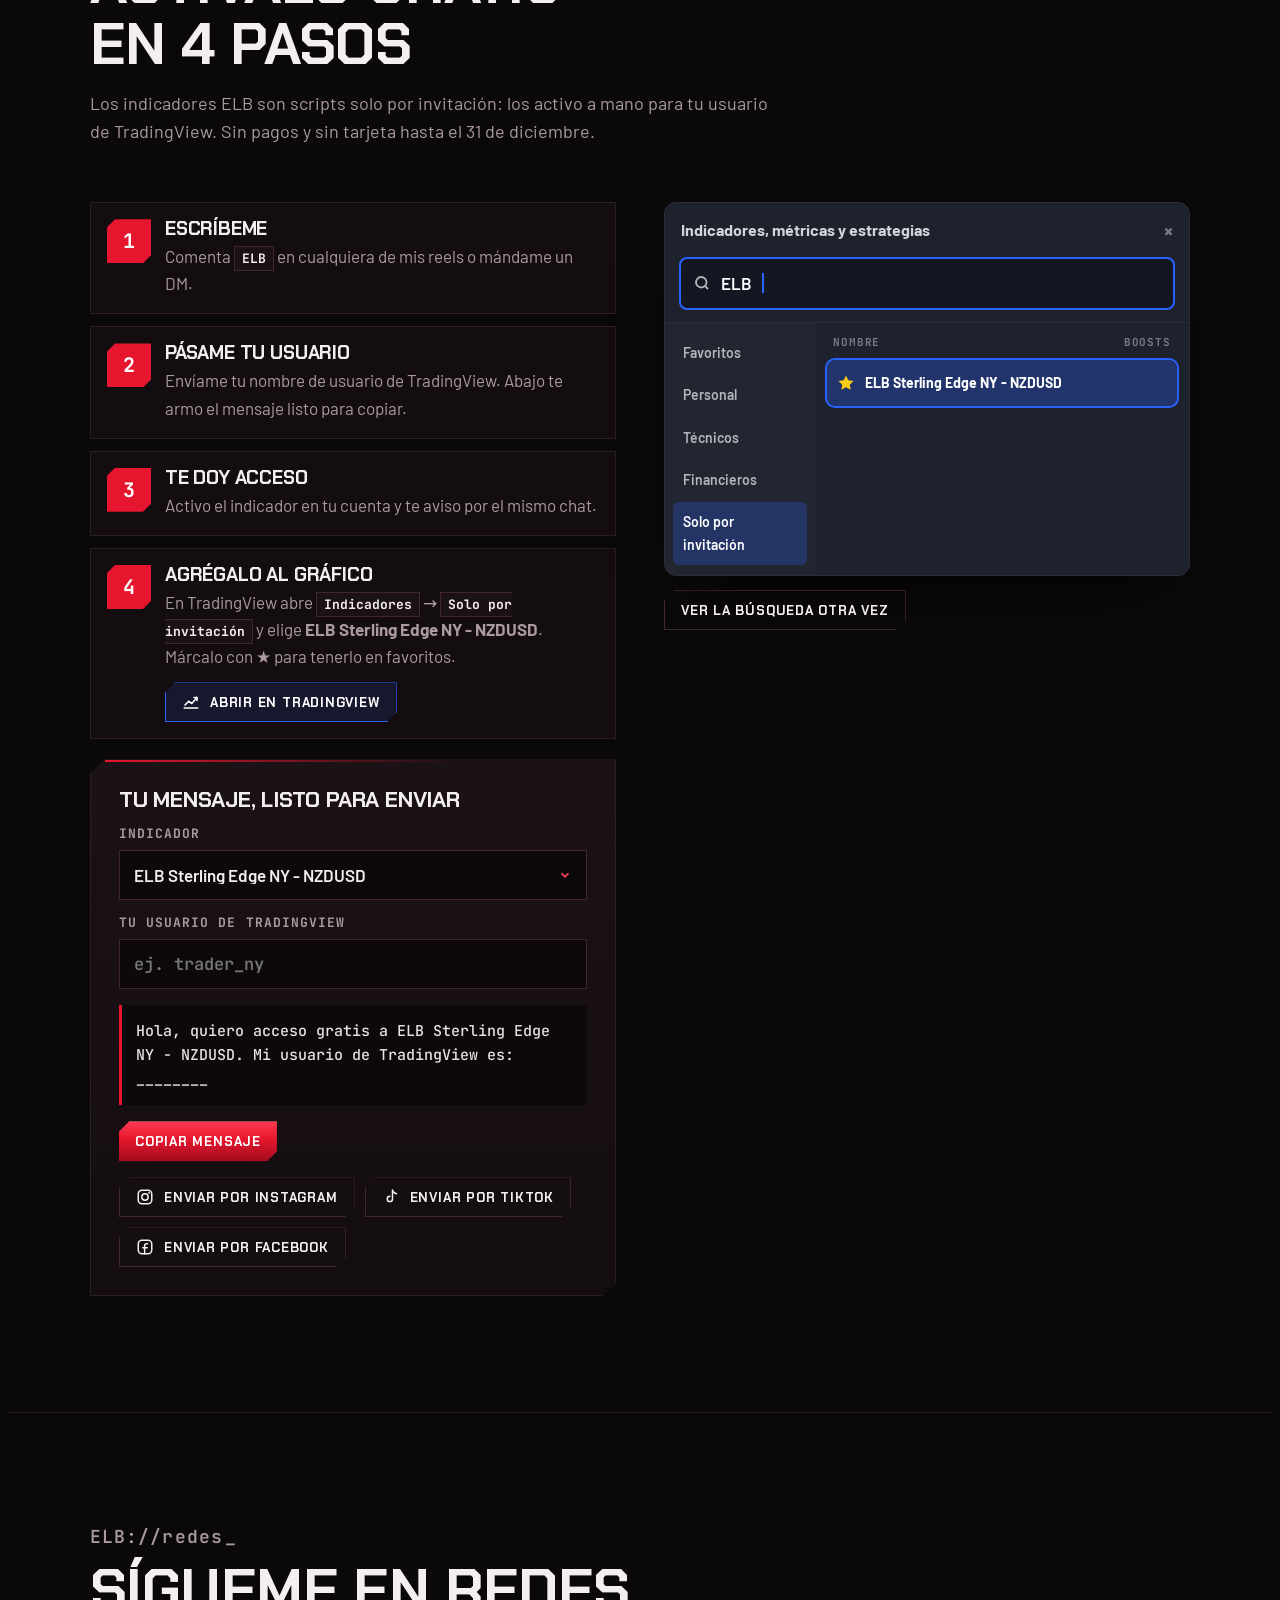
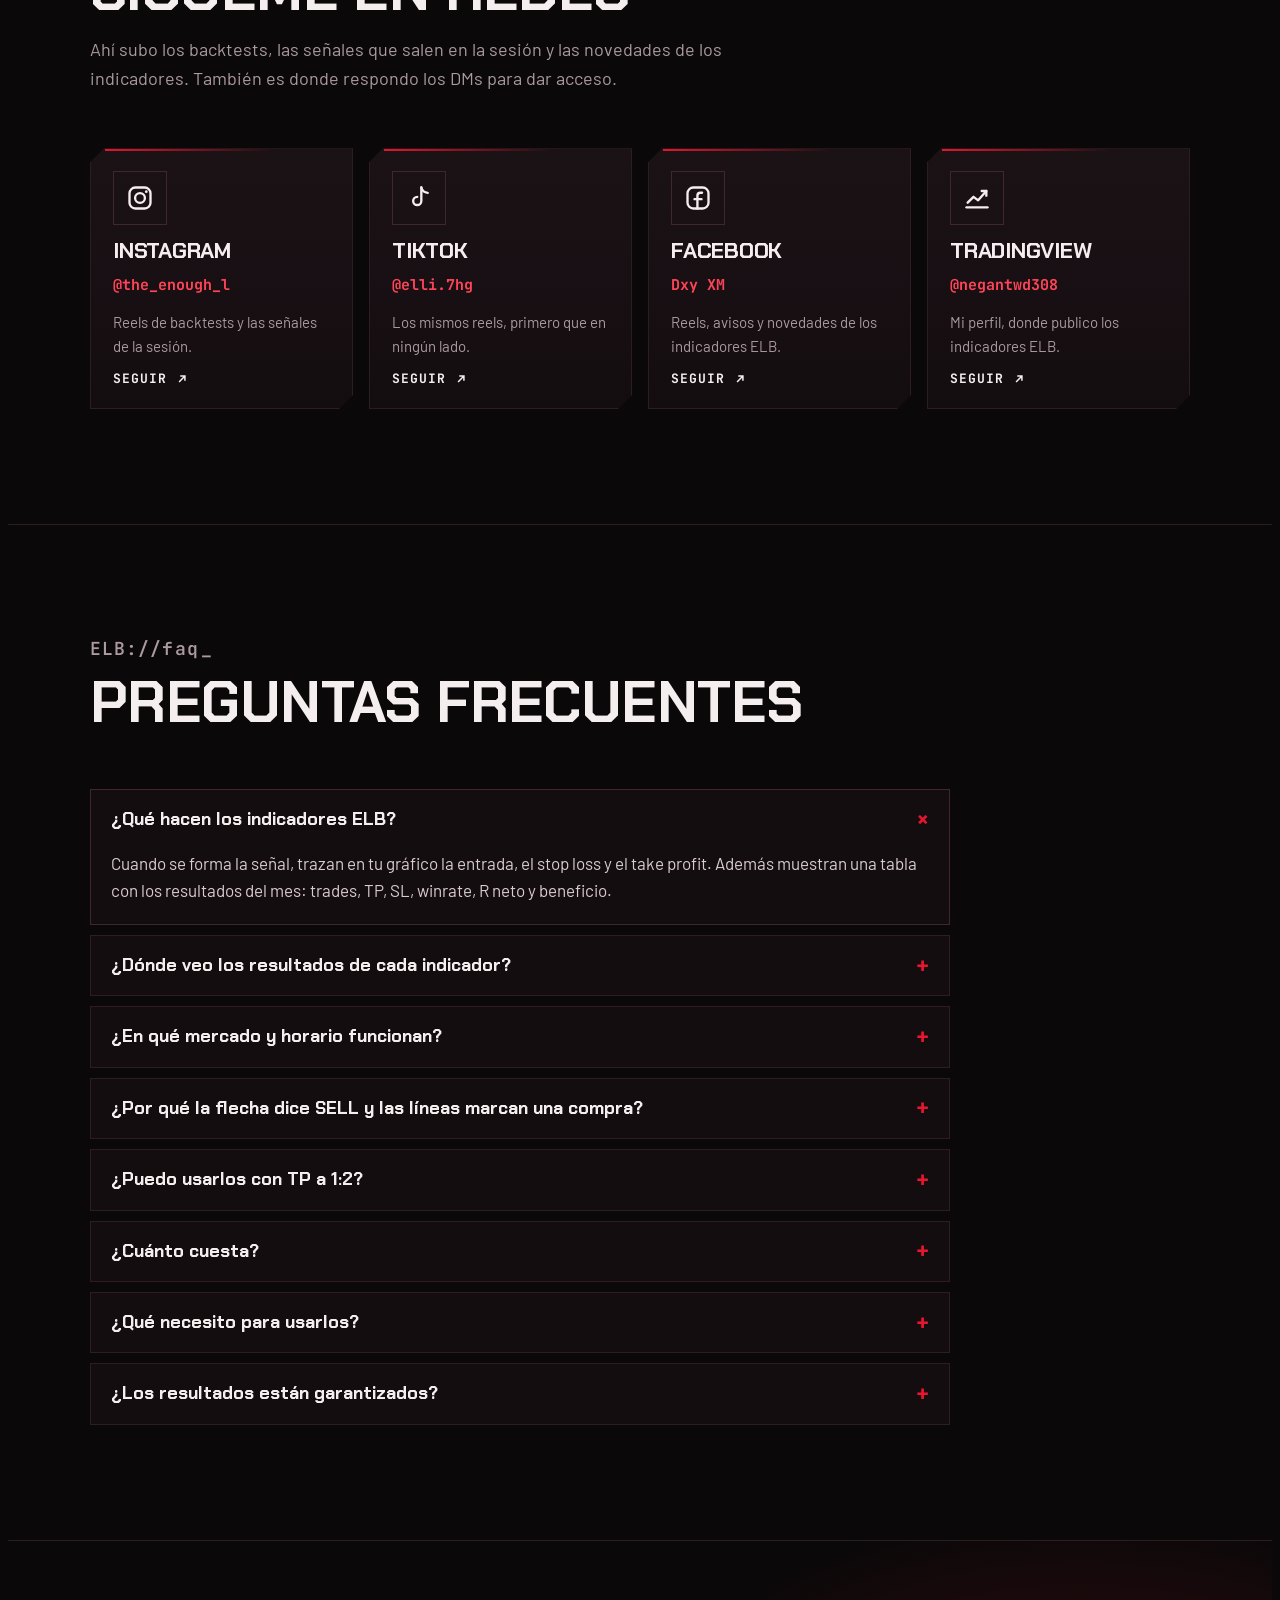
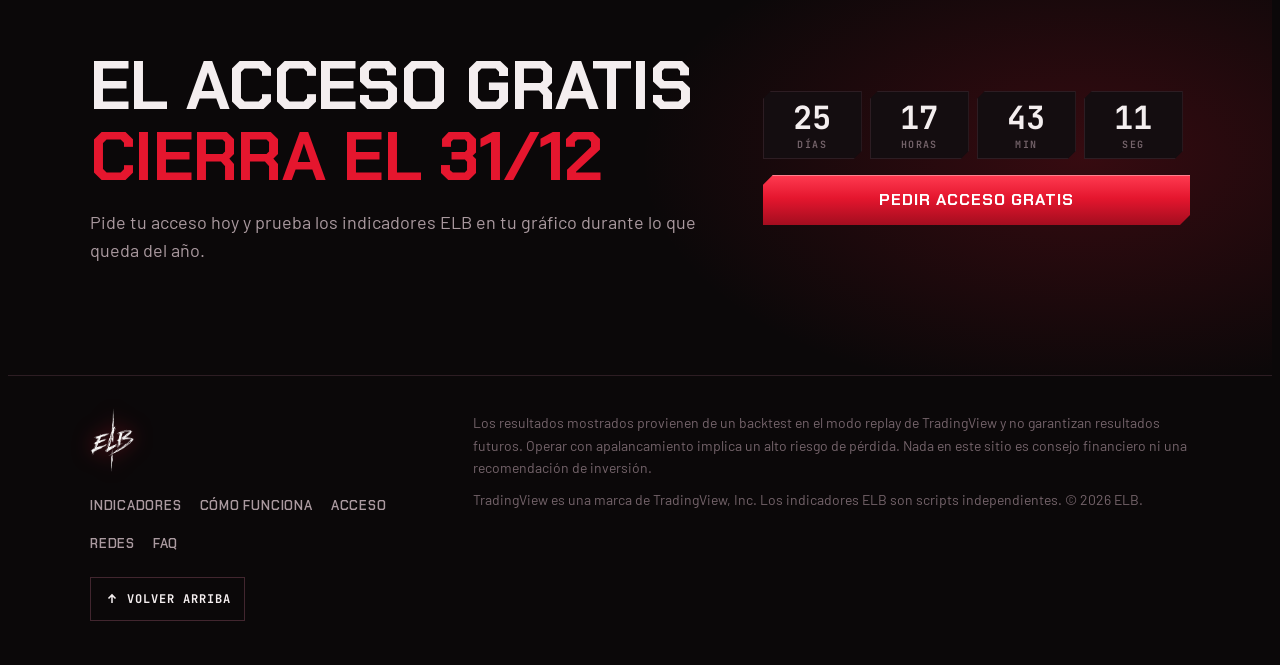
==== commit 73d3cd5a: "Barra: el logo ELB destella solo cada 5 s Co-Authored-By: Claude Opus 5.5 <noreply@anthropic.com>" ====
--- a/index.html
+++ b/index.html
@@ -22,7 +22,7 @@
 <link rel="preconnect" href="https://fonts.googleapis.com">
 <link rel="preconnect" href="https://fonts.gstatic.com" crossorigin>
 <link href="https://fonts.googleapis.com/css2?family=Barlow:wght@400;500;600;700&family=Chakra+Petch:wght@500;600;700&family=JetBrains+Mono:wght@400;600;700&family=Orbitron:wght@800;900&display=swap" rel="stylesheet">
-<link rel="stylesheet" href="assets/elb.css?v=bff645df">
+<link rel="stylesheet" href="assets/elb.css?v=8aa13711">
 </head>
 <body>
 
--- a/assets/elb.css
+++ b/assets/elb.css
@@ -103,6 +103,11 @@
 .logo::after { background: #00e5ff; transform: translate(2px, 0); }
 .brand:hover .logo::before, .brand:hover .logo::after { opacity: .8; animation: glitch-a .9s steps(2) infinite; }
 .brand:hover .logo::after { animation-name: glitch-b; }
+/* the nav logo also bursts on its own, every 5s; hovering still gives the continuous glitch */
+.nav .brand .logo::before { opacity: .85; animation: glitch-burst-a 5s steps(1) infinite; }
+.nav .brand .logo::after { opacity: .85; animation: glitch-burst-b 5s steps(1) infinite; }
+.nav .brand:hover .logo::before, .nav .brand:hover .logo::after { opacity: .8; animation: glitch-a .9s steps(2) infinite; }
+.nav .brand:hover .logo::after { animation-name: glitch-b; }
 footer .logo img { height: 64px; }
 .nav-links { display: flex; gap: 20px; margin-left: 12px; }
 .nav-links a { white-space: nowrap; font: 600 14px/1 var(--f-display); letter-spacing: 0.08em; text-transform: uppercase; color: var(--muted); text-decoration: none; padding: 8px 0; position: relative; }
